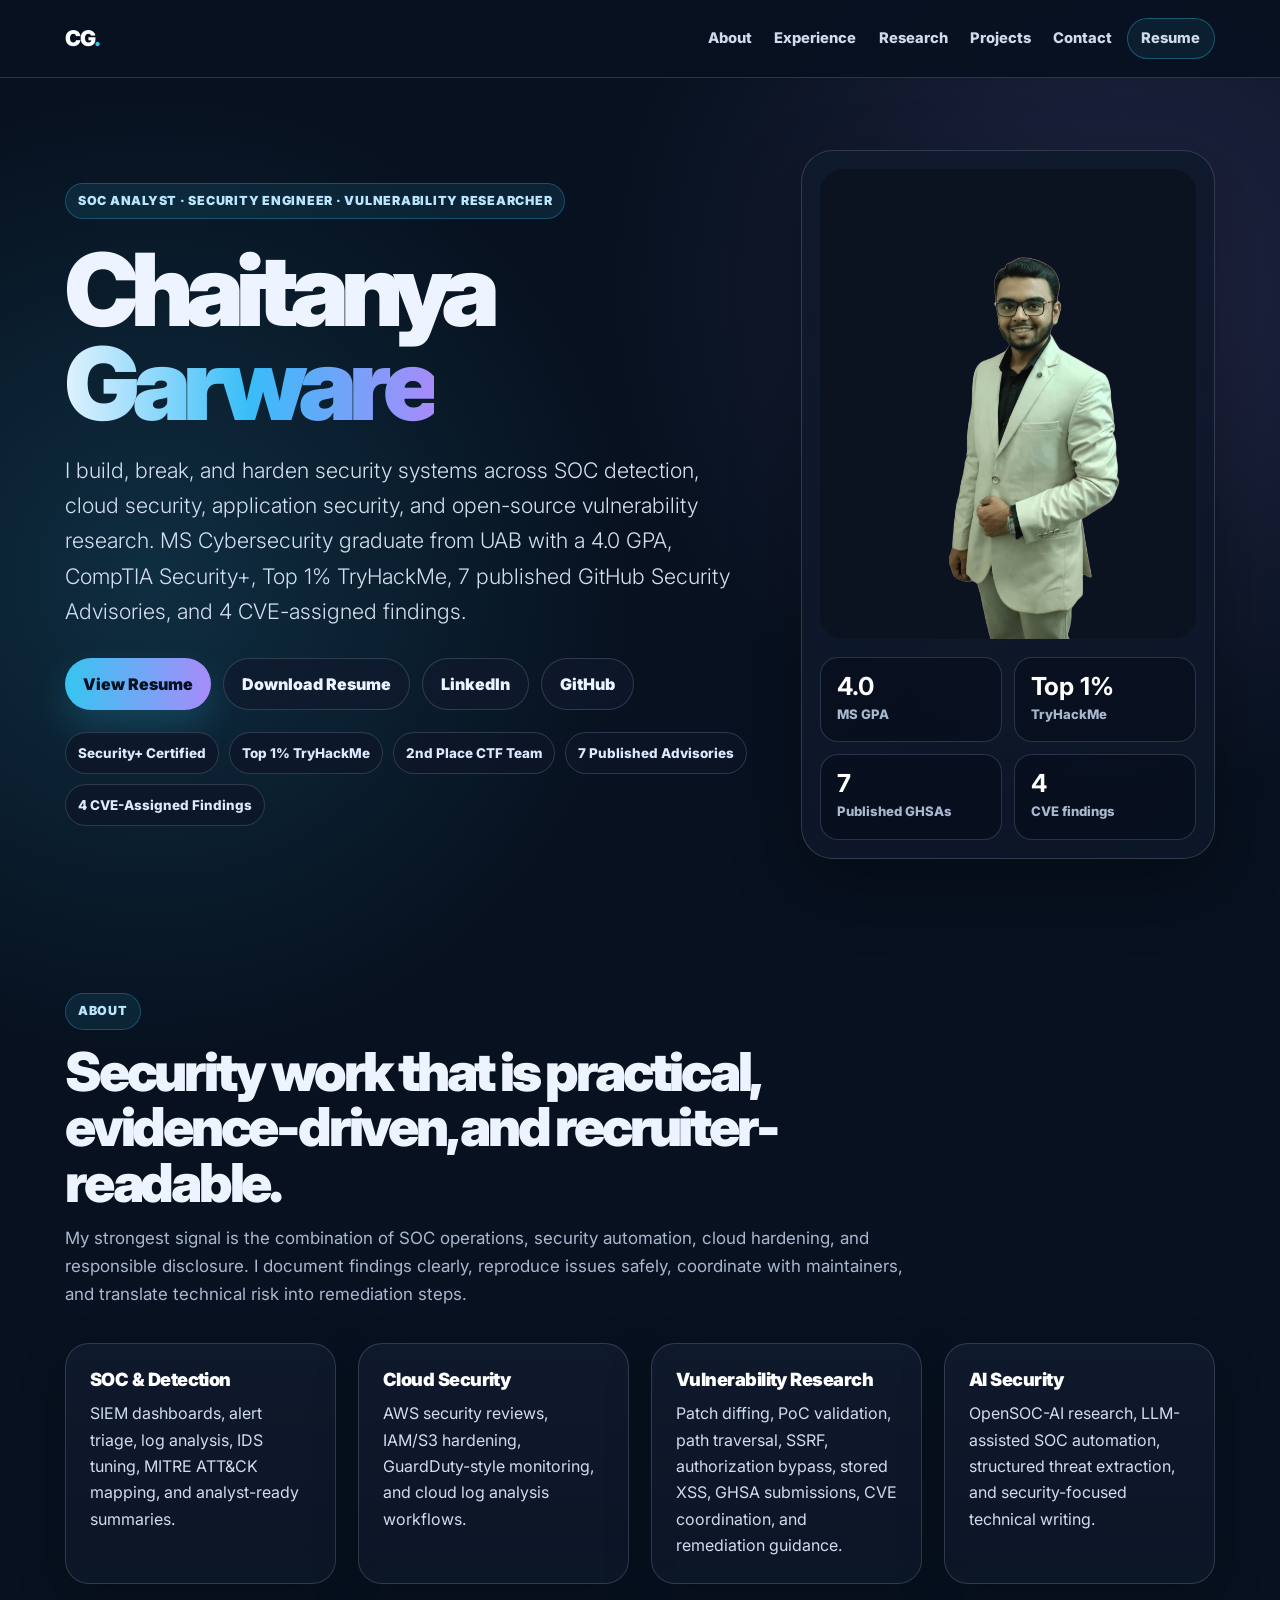
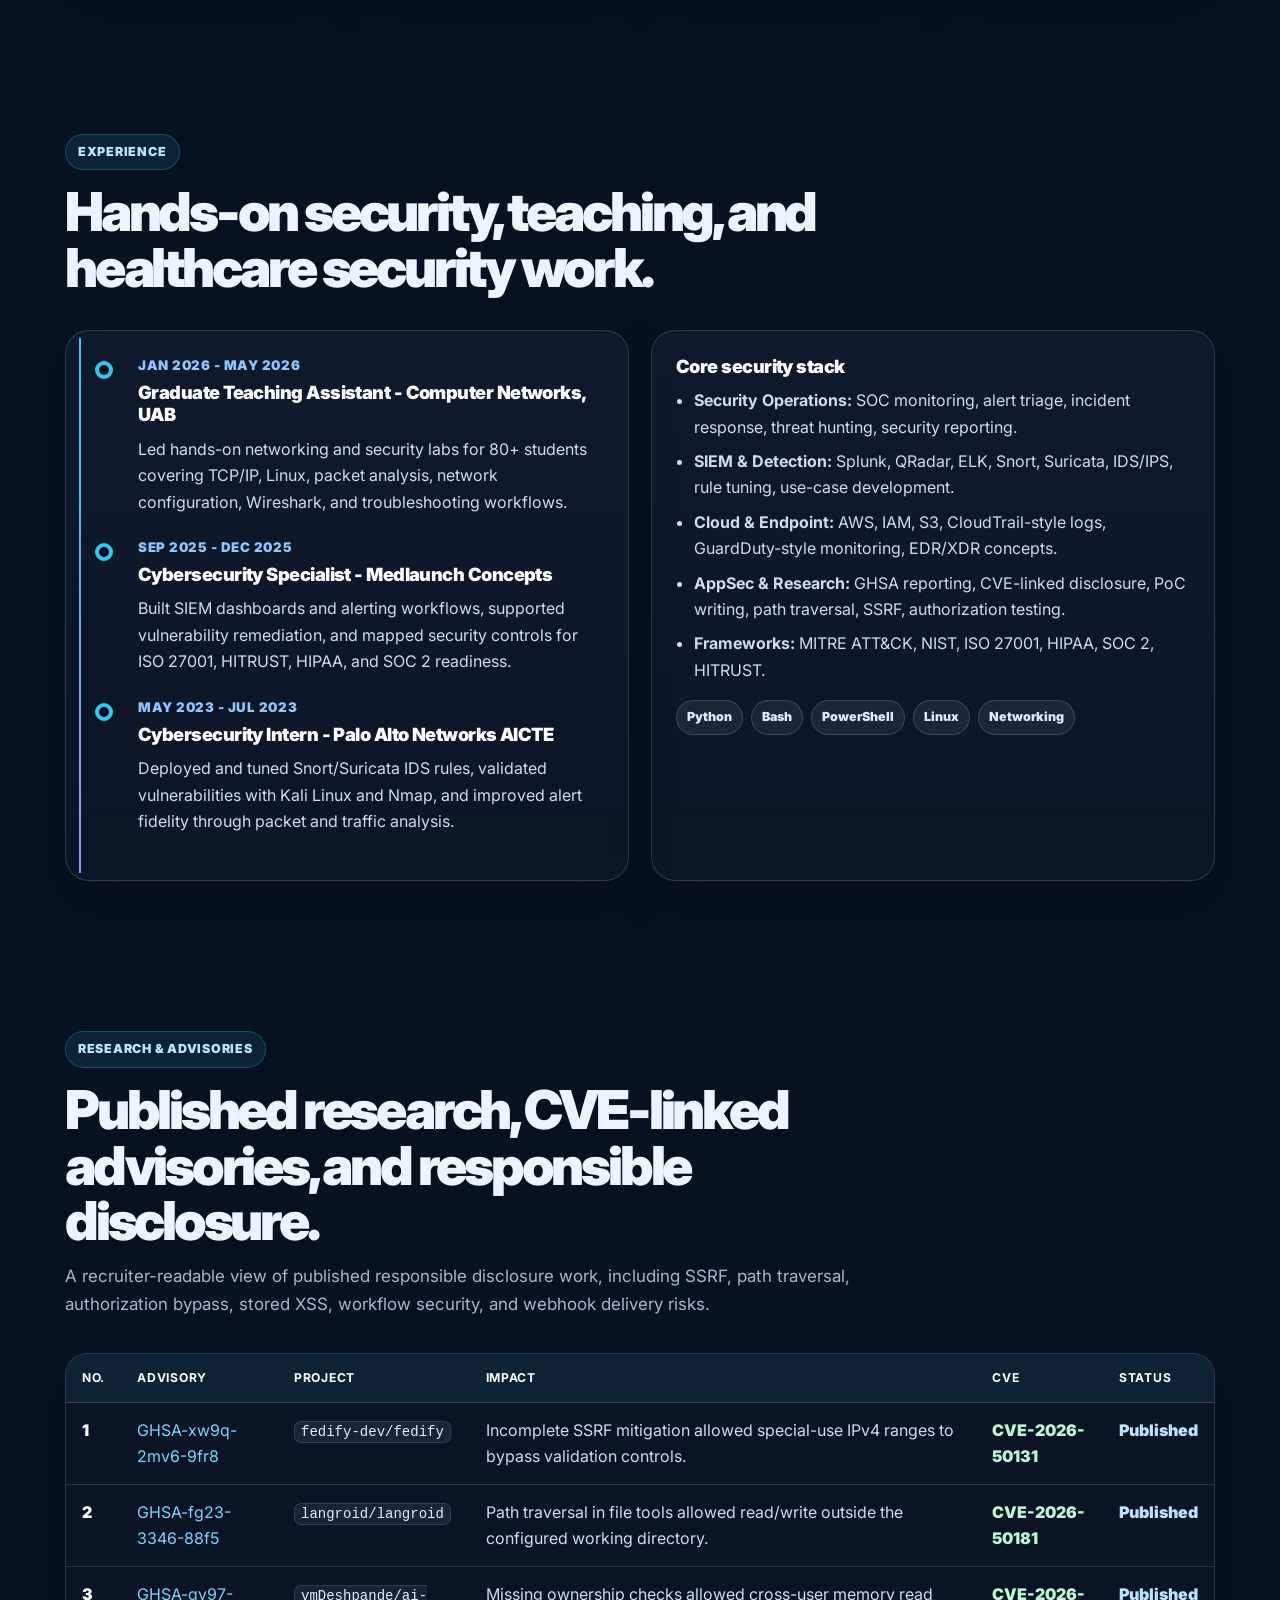
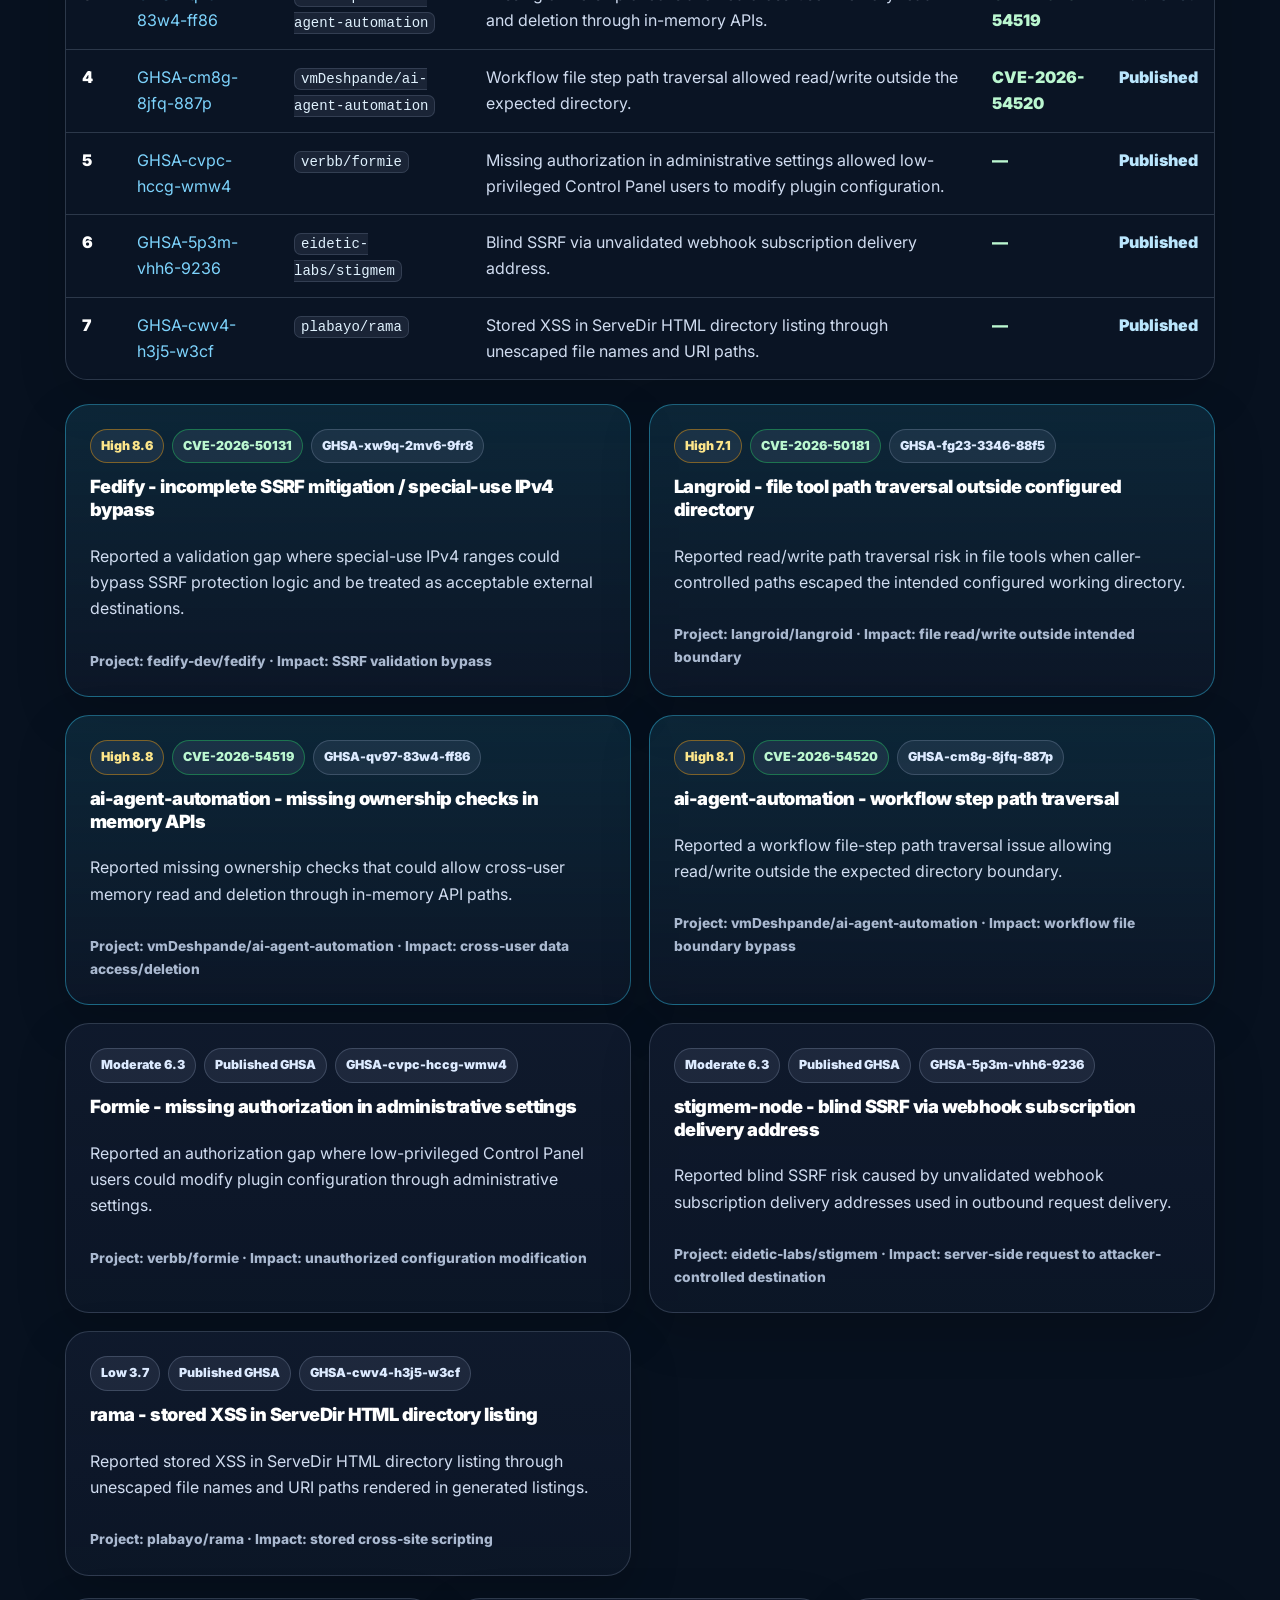
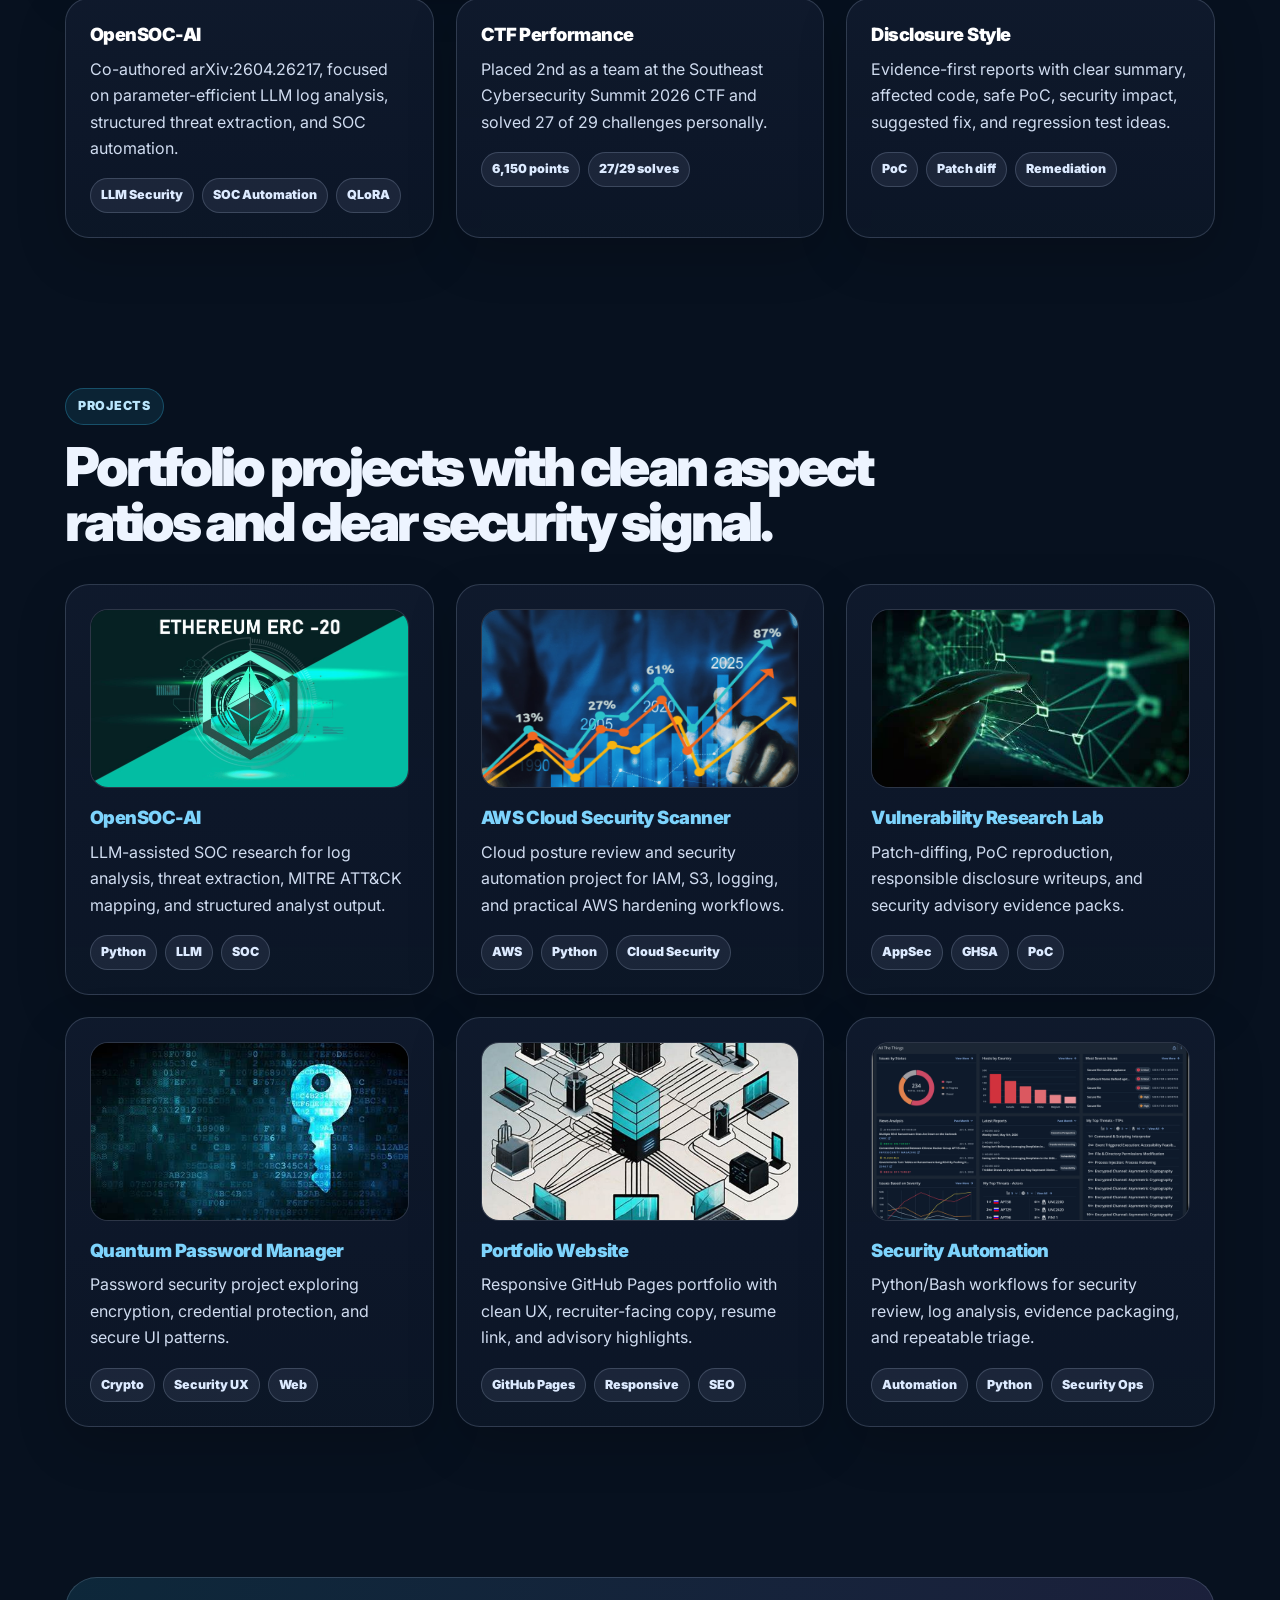
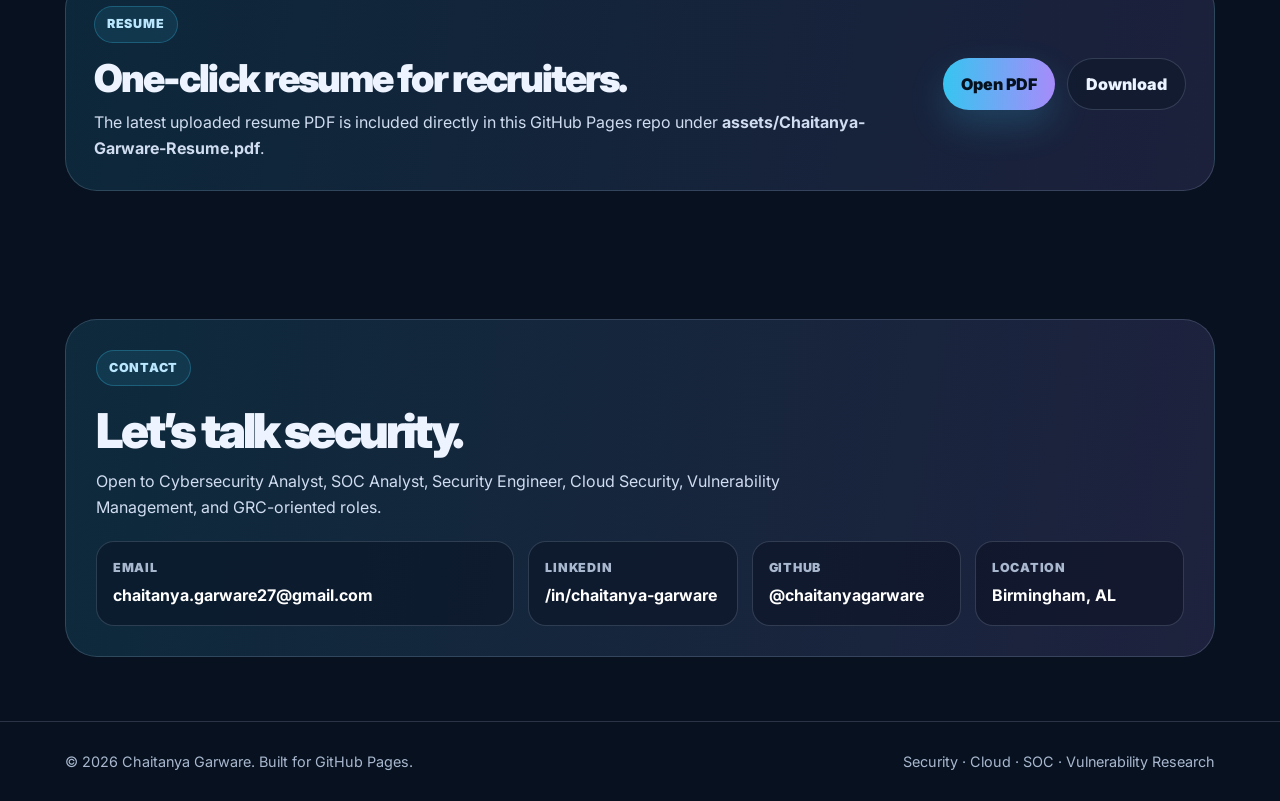
==== index.html @ 8d7aefc0 "Revise meta tags for improved SEO and clarity Updated the title and description meta tags for better" ====
<!doctype html>
<html lang="en">
<head>
  <meta charset="utf-8">
  <meta name="viewport" content="width=device-width, initial-scale=1">
  <title>Chaitanya Garware | SOC Analyst, Security Engineer & Vulnerability Researcher</title>
  <meta name="description" content="Portfolio of Chaitanya Garware, a cybersecurity analyst, security engineer, and vulnerability researcher focused on SOC detection, cloud security, AI security, responsible disclosure, 7 published GitHub Security Advisories, and 4 CVE-assigned findings.">
  <meta name="keywords" content="Chaitanya Garware, Cybersecurity Analyst, SOC Analyst, Vulnerability Researcher, Security Engineer, CVE, GHSA, UAB, TryHackMe, Security+">
  <meta name="author" content="Chaitanya Garware">
  <meta name="theme-color" content="#07111f">
  <meta property="og:title" content="Chaitanya Garware | SOC Analyst, Security Engineer & Vulnerability Researcher">
  <meta property="og:description" content="SOC, cloud security, AI security, responsible disclosure, 7 published GitHub Security Advisories, and 4 CVE-assigned findings.">
  <meta property="og:type" content="website">
  <meta property="og:url" content="https://chaitanyagarware.github.io/">
  <meta property="og:image" content="https://chaitanyagarware.github.io/images/bg_1.png">
  <meta name="twitter:card" content="summary_large_image">
  <link rel="canonical" href="https://chaitanyagarware.github.io/">
  <link rel="preconnect" href="https://fonts.googleapis.com">
  <link rel="preconnect" href="https://fonts.gstatic.com" crossorigin>
  <link href="https://fonts.googleapis.com/css2?family=Inter:wght@400;500;600;700;800;900&display=swap" rel="stylesheet">
  <link rel="stylesheet" href="css/bootstrap.min.css">
  <style>
    :root{
      --bg:#07111f;--bg-soft:#0b1424;--panel:#101a2d;--panel-2:#0d1728;--text:#edf4ff;--muted:#a9b8cf;
      --line:rgba(165,180,210,.22);--brand:#36c5f0;--brand-2:#a78bfa;--ok:#22c55e;--warn:#f59e0b;
      --shadow:0 24px 70px rgba(0,0,0,.32);--radius:24px;--nav-h:78px;
    }
    *{box-sizing:border-box}
    html{scroll-behavior:smooth;scroll-padding-top:calc(var(--nav-h) + 24px)}
    body{margin:0;font-family:Inter,system-ui,-apple-system,BlinkMacSystemFont,"Segoe UI",sans-serif;background:radial-gradient(circle at 12% 8%,rgba(54,197,240,.16),transparent 30rem),radial-gradient(circle at 88% 4%,rgba(167,139,250,.17),transparent 32rem),var(--bg);color:var(--text);line-height:1.65;overflow-x:hidden}
    a{color:#7dd3fc;text-decoration:none;transition:color .2s ease,opacity .2s ease}a:hover{color:#e0f2fe;text-decoration:none}.skip-link{position:absolute;left:-999px;top:12px;background:#fff;color:#000;padding:10px 14px;border-radius:10px;z-index:9999}.skip-link:focus{left:12px}.container{max-width:1180px}.site-nav{min-height:var(--nav-h);background:rgba(7,17,31,.88);backdrop-filter:blur(18px);border-bottom:1px solid var(--line)}.navbar-brand{font-size:1.35rem;font-weight:900;letter-spacing:-.06em;color:#fff!important}.dot{color:var(--brand)}.navbar-toggler{border:1px solid var(--line);padding:.45rem .65rem}.navbar-toggler-icon{width:1.2rem;height:1.2rem}.nav-link{color:#cfdbed!important;font-weight:800;font-size:.92rem;margin-left:.4rem}.nav-link:hover,.nav-link:focus{color:#fff!important}.nav-cta{border:1px solid rgba(54,197,240,.35);border-radius:999px;padding:.45rem .85rem!important;background:rgba(54,197,240,.08)}
    main{padding-top:var(--nav-h)}section{scroll-margin-top:calc(var(--nav-h) + 26px)}.section{padding:86px 0}.section.compact{padding:64px 0}.eyebrow{display:inline-flex;align-items:center;width:max-content;max-width:100%;gap:.45rem;color:#bae6fd;background:rgba(54,197,240,.10);border:1px solid rgba(54,197,240,.28);padding:7px 12px;border-radius:999px;font-size:.78rem;letter-spacing:.06em;text-transform:uppercase;font-weight:900}.hero{min-height:calc(100vh - var(--nav-h));display:flex;align-items:center;padding:72px 0 70px}.hero-grid{display:grid;grid-template-columns:minmax(0,1.25fr) minmax(330px,.75fr);gap:46px;align-items:center}.hero h1{font-size:clamp(3.1rem,8vw,6.3rem);font-weight:900;line-height:.93;letter-spacing:-.08em;margin:24px 0 22px}.gradient{background:linear-gradient(90deg,#e0f2fe,#38bdf8,#a78bfa);-webkit-background-clip:text;background-clip:text;color:transparent}.lead{font-size:clamp(1.05rem,2.1vw,1.34rem);color:#d3deef;max-width:760px}.btn-row{display:flex;flex-wrap:wrap;gap:12px;margin-top:28px}.btn-main,.btn-ghost{display:inline-flex;align-items:center;justify-content:center;gap:.55rem;border-radius:999px;padding:12px 18px;font-weight:900;white-space:nowrap}.btn-main{color:#06111f!important;background:linear-gradient(90deg,var(--brand),var(--brand-2));box-shadow:0 16px 36px rgba(54,197,240,.20)}.btn-ghost{color:#eaf3ff!important;background:rgba(16,26,45,.72);border:1px solid var(--line)}.trust-bar{display:flex;flex-wrap:wrap;gap:10px;margin-top:22px}.trust-pill{border:1px solid var(--line);background:rgba(13,23,40,.78);border-radius:999px;padding:9px 12px;color:#dceaff;font-weight:800;font-size:.84rem}.hero-card{position:relative;overflow:hidden;border:1px solid var(--line);border-radius:32px;background:linear-gradient(145deg,rgba(16,26,45,.95),rgba(13,23,40,.88));padding:18px;box-shadow:var(--shadow)}.portrait{aspect-ratio:4/5;border-radius:24px;background:#0b1220;overflow:hidden;display:flex;align-items:flex-end;justify-content:center}.portrait img{width:100%;height:100%;display:block;object-fit:contain;object-position:center bottom}.stat-grid{display:grid;grid-template-columns:repeat(2,minmax(0,1fr));gap:12px;margin-top:18px}.stat{background:rgba(3,8,20,.42);border:1px solid var(--line);border-radius:18px;padding:16px}.stat strong{display:block;font-size:1.55rem;line-height:1;color:#fff}.stat span{display:block;color:var(--muted);font-weight:800;font-size:.82rem;margin-top:5px}.section-title{max-width:860px;margin-bottom:34px}.section-title h2{font-size:clamp(2.05rem,4.2vw,3.35rem);font-weight:900;letter-spacing:-.06em;line-height:1.04;margin:14px 0}.section-title p{color:var(--muted);font-size:1.06rem;margin:0}.grid{display:grid;gap:22px}.grid-2{grid-template-columns:repeat(2,minmax(0,1fr))}.grid-3{grid-template-columns:repeat(3,minmax(0,1fr))}.grid-4{grid-template-columns:repeat(4,minmax(0,1fr))}.cardx{min-width:0;height:100%;background:linear-gradient(180deg,rgba(16,26,45,.93),rgba(13,23,40,.88));border:1px solid var(--line);border-radius:var(--radius);padding:24px;box-shadow:0 18px 50px rgba(0,0,0,.18)}.cardx.highlight{border-color:rgba(54,197,240,.42);background:linear-gradient(180deg,rgba(54,197,240,.12),rgba(13,23,40,.88))}.cardx h3{font-size:1.14rem;font-weight:900;letter-spacing:-.03em;line-height:1.24;margin:0 0 10px;color:#fff}.cardx p,.cardx li{color:#d0dcf0}.cardx p:last-child{margin-bottom:0}.tag-list{display:flex;flex-wrap:wrap;gap:8px;margin-top:17px}.tag{display:inline-flex;align-items:center;max-width:100%;font-size:.78rem;font-weight:900;color:#dceaff;background:rgba(165,180,210,.10);border:1px solid rgba(165,180,210,.24);padding:6px 10px;border-radius:999px}.tag.high{border-color:rgba(245,158,11,.45);color:#fde68a}.tag.ok{border-color:rgba(34,197,94,.45);color:#bbf7d0}.timeline{position:relative}.timeline:before{content:"";position:absolute;left:13px;top:7px;bottom:7px;width:2px;background:linear-gradient(var(--brand),var(--brand-2))}.timeline-item{position:relative;padding-left:48px;margin-bottom:22px}.timeline-item:before{content:"";position:absolute;left:5px;top:6px;width:18px;height:18px;border-radius:50%;border:4px solid var(--brand);background:var(--bg)}.date{display:block;color:#93c5fd;font-weight:900;font-size:.83rem;text-transform:uppercase;letter-spacing:.04em;margin-bottom:4px}.list-clean{padding-left:1.1rem;margin:0}.list-clean li+li{margin-top:8px}.table-wrap{overflow-x:auto;border:1px solid var(--line);border-radius:22px;background:rgba(13,23,40,.72);box-shadow:0 18px 50px rgba(0,0,0,.14);margin-bottom:24px}.advisory-table{width:100%;min-width:980px;border-collapse:collapse;color:#d0dcf0}.advisory-table th,.advisory-table td{padding:14px 16px;border-bottom:1px solid var(--line);vertical-align:top}.advisory-table th{color:#fff;text-transform:uppercase;letter-spacing:.06em;font-size:.76rem;background:rgba(54,197,240,.08)}.advisory-table tr:last-child td{border-bottom:0}.advisory-table td:first-child{font-weight:900;color:#fff}.advisory-table code{color:#e0f2fe;background:rgba(165,180,210,.10);border:1px solid rgba(165,180,210,.18);border-radius:7px;padding:2px 6px}.cve-cell{font-weight:900;color:#bbf7d0}.status-cell{font-weight:900;color:#bae6fd}.advisory-grid{display:grid;grid-template-columns:repeat(2,minmax(0,1fr));gap:18px}.advisory-card{display:flex;flex-direction:column;gap:12px}.advisory-top{display:flex;flex-wrap:wrap;align-items:center;gap:8px}.advisory-card .meta{color:var(--muted);font-weight:800;font-size:.86rem}.project-img{display:block;aspect-ratio:16/9;border-radius:18px;overflow:hidden;border:1px solid var(--line);background:#0b1220;margin-bottom:18px}.project-img img{width:100%;height:100%;display:block;object-fit:cover;object-position:center;transition:transform .35s ease}.cardx:hover .project-img img{transform:scale(1.045)}.resume-panel{display:grid;grid-template-columns:minmax(0,1fr) auto;align-items:center;gap:20px;background:linear-gradient(100deg,rgba(54,197,240,.13),rgba(167,139,250,.13));border:1px solid var(--line);border-radius:32px;padding:28px}.contact-panel{background:linear-gradient(100deg,rgba(54,197,240,.14),rgba(167,139,250,.14));border:1px solid var(--line);border-radius:32px;padding:30px}.contact-grid{display:grid;grid-template-columns:2fr repeat(3,minmax(150px,1fr));gap:14px;margin-top:20px}.contact-item{min-width:0;border:1px solid var(--line);border-radius:18px;padding:16px;background:rgba(3,8,20,.35)}.contact-item span{display:block;color:var(--muted);font-size:.78rem;font-weight:900;text-transform:uppercase;letter-spacing:.06em}.contact-item strong{display:block;margin-top:4px;color:#fff;font-size:1rem;overflow-wrap:anywhere}.footer{border-top:1px solid var(--line);padding:28px 0;color:var(--muted);font-size:.9rem}.footer-flex{display:flex;justify-content:space-between;gap:14px;flex-wrap:wrap}.small-note{font-size:.86rem;color:var(--muted);margin-top:10px}.mobile-only{display:none}
    @media (max-width:991.98px){:root{--nav-h:74px}.hero-grid{grid-template-columns:1fr;gap:32px}.hero{padding-top:54px}.hero-card{max-width:520px}.grid-3,.grid-4{grid-template-columns:repeat(2,minmax(0,1fr))}.advisory-grid{grid-template-columns:1fr}.contact-grid{grid-template-columns:repeat(2,minmax(0,1fr))}.resume-panel{grid-template-columns:1fr}.stat-grid{grid-template-columns:repeat(4,minmax(0,1fr))}}
    @media (max-width:767.98px){.section{padding:66px 0}.section.compact{padding:54px 0}.hero h1{font-size:clamp(2.85rem,16vw,4.2rem)}.hero{padding-top:42px}.grid-2,.grid-3,.grid-4,.contact-grid,.stat-grid{grid-template-columns:1fr}.btn-row a{width:100%}.nav-link{margin-left:0;padding:.65rem 0!important}.nav-cta{padding:.65rem 0!important;border:0;background:transparent}.cardx,.contact-panel,.resume-panel{padding:22px}.portrait{aspect-ratio:1/1}.mobile-only{display:block}.trust-pill{font-size:.8rem}}
    @media (prefers-reduced-motion:reduce){html{scroll-behavior:auto}*,*:before,*:after{animation-duration:.01ms!important;animation-iteration-count:1!important;transition-duration:.01ms!important}}
  </style>
</head>
<body>
  <a class="skip-link" href="#main-content">Skip to main content</a>
  <nav class="navbar navbar-expand-lg navbar-dark fixed-top site-nav" aria-label="Main navigation">
    <div class="container">
      <a class="navbar-brand" href="#home" aria-label="Chaitanya Garware home">CG<span class="dot">.</span></a>
      <button class="navbar-toggler" type="button" data-toggle="collapse" data-target="#navContent" aria-controls="navContent" aria-expanded="false" aria-label="Toggle navigation">
        <span class="navbar-toggler-icon"></span>
      </button>
      <div class="collapse navbar-collapse" id="navContent">
        <ul class="navbar-nav ml-auto align-items-lg-center">
          <li class="nav-item"><a class="nav-link" href="#about">About</a></li>
          <li class="nav-item"><a class="nav-link" href="#experience">Experience</a></li>
          <li class="nav-item"><a class="nav-link" href="#research">Research</a></li>
          <li class="nav-item"><a class="nav-link" href="#projects">Projects</a></li>
          <li class="nav-item"><a class="nav-link" href="#contact">Contact</a></li>
          <li class="nav-item"><a class="nav-link nav-cta" href="assets/Chaitanya-Garware-Resume.pdf" target="_blank" rel="noopener noreferrer">Resume</a></li>
        </ul>
      </div>
    </div>
  </nav>

  <main id="main-content">
    <section class="hero" id="home">
      <div class="container hero-grid">
        <div>
          <span class="eyebrow">SOC Analyst · Security Engineer · Vulnerability Researcher</span>
          <h1>Chaitanya<br><span class="gradient">Garware</span></h1>
          <p class="lead">I build, break, and harden security systems across SOC detection, cloud security, application security, and open-source vulnerability research. MS Cybersecurity graduate from UAB with a 4.0 GPA, CompTIA Security+, Top 1% TryHackMe, 7 published GitHub Security Advisories, and 4 CVE-assigned findings.</p>
          <div class="btn-row" aria-label="Primary links">
            <a class="btn-main" href="assets/Chaitanya-Garware-Resume.pdf" target="_blank" rel="noopener noreferrer">View Resume</a>
            <a class="btn-ghost" href="assets/Chaitanya-Garware-Resume.pdf" download>Download Resume</a>
            <a class="btn-ghost" href="https://www.linkedin.com/in/chaitanya-garware/" target="_blank" rel="noopener noreferrer">LinkedIn</a>
            <a class="btn-ghost" href="https://github.com/chaitanyagarware" target="_blank" rel="noopener noreferrer">GitHub</a>
          </div>
          <div class="trust-bar" aria-label="Highlights">
            <span class="trust-pill">Security+ Certified</span>
            <span class="trust-pill">Top 1% TryHackMe</span>
            <span class="trust-pill">2nd Place CTF Team</span>
            <span class="trust-pill">7 Published Advisories</span>
            <span class="trust-pill">4 CVE-Assigned Findings</span>
          </div>
        </div>
        <aside class="hero-card" aria-label="Profile highlights">
          <div class="portrait"><img src="images/bg_1.png" alt="Portrait of Chaitanya Garware"></div>
          <div class="stat-grid">
            <div class="stat"><strong>4.0</strong><span>MS GPA</span></div>
            <div class="stat"><strong>Top 1%</strong><span>TryHackMe</span></div>
            <div class="stat"><strong>7</strong><span>Published GHSAs</span></div>
            <div class="stat"><strong>4</strong><span>CVE findings</span></div>
          </div>
        </aside>
      </div>
    </section>

    <section class="section compact" id="about">
      <div class="container">
        <div class="section-title">
          <span class="eyebrow">About</span>
          <h2>Security work that is practical, evidence-driven, and recruiter-readable.</h2>
          <p>My strongest signal is the combination of SOC operations, security automation, cloud hardening, and responsible disclosure. I document findings clearly, reproduce issues safely, coordinate with maintainers, and translate technical risk into remediation steps.</p>
        </div>
        <div class="grid grid-4">
          <div class="cardx"><h3>SOC & Detection</h3><p>SIEM dashboards, alert triage, log analysis, IDS tuning, MITRE ATT&CK mapping, and analyst-ready summaries.</p></div>
          <div class="cardx"><h3>Cloud Security</h3><p>AWS security reviews, IAM/S3 hardening, GuardDuty-style monitoring, and cloud log analysis workflows.</p></div>
          <div class="cardx"><h3>Vulnerability Research</h3><p>Patch diffing, PoC validation, path traversal, SSRF, authorization bypass, stored XSS, GHSA submissions, CVE coordination, and remediation guidance.</p></div>
          <div class="cardx"><h3>AI Security</h3><p>OpenSOC-AI research, LLM-assisted SOC automation, structured threat extraction, and security-focused technical writing.</p></div>
        </div>
      </div>
    </section>

    <section class="section" id="experience">
      <div class="container">
        <div class="section-title">
          <span class="eyebrow">Experience</span>
          <h2>Hands-on security, teaching, and healthcare security work.</h2>
        </div>
        <div class="grid grid-2">
          <div class="cardx timeline">
            <div class="timeline-item">
              <span class="date">Jan 2026 - May 2026</span>
              <h3>Graduate Teaching Assistant - Computer Networks, UAB</h3>
              <p>Led hands-on networking and security labs for 80+ students covering TCP/IP, Linux, packet analysis, network configuration, Wireshark, and troubleshooting workflows.</p>
            </div>
            <div class="timeline-item">
              <span class="date">Sep 2025 - Dec 2025</span>
              <h3>Cybersecurity Specialist - Medlaunch Concepts</h3>
              <p>Built SIEM dashboards and alerting workflows, supported vulnerability remediation, and mapped security controls for ISO 27001, HITRUST, HIPAA, and SOC 2 readiness.</p>
            </div>
            <div class="timeline-item">
              <span class="date">May 2023 - Jul 2023</span>
              <h3>Cybersecurity Intern - Palo Alto Networks AICTE</h3>
              <p>Deployed and tuned Snort/Suricata IDS rules, validated vulnerabilities with Kali Linux and Nmap, and improved alert fidelity through packet and traffic analysis.</p>
            </div>
          </div>
          <div class="cardx">
            <h3>Core security stack</h3>
            <ul class="list-clean">
              <li><strong>Security Operations:</strong> SOC monitoring, alert triage, incident response, threat hunting, security reporting.</li>
              <li><strong>SIEM & Detection:</strong> Splunk, QRadar, ELK, Snort, Suricata, IDS/IPS, rule tuning, use-case development.</li>
              <li><strong>Cloud & Endpoint:</strong> AWS, IAM, S3, CloudTrail-style logs, GuardDuty-style monitoring, EDR/XDR concepts.</li>
              <li><strong>AppSec & Research:</strong> GHSA reporting, CVE-linked disclosure, PoC writing, path traversal, SSRF, authorization testing.</li>
              <li><strong>Frameworks:</strong> MITRE ATT&CK, NIST, ISO 27001, HIPAA, SOC 2, HITRUST.</li>
            </ul>
            <div class="tag-list"><span class="tag">Python</span><span class="tag">Bash</span><span class="tag">PowerShell</span><span class="tag">Linux</span><span class="tag">Networking</span></div>
          </div>
        </div>
      </div>
    </section>

    <section class="section compact" id="research">
      <div class="container">
        <div class="section-title">
          <span class="eyebrow">Research & Advisories</span>
          <h2>Published research, CVE-linked advisories, and responsible disclosure.</h2>
          <p>A recruiter-readable view of published responsible disclosure work, including SSRF, path traversal, authorization bypass, stored XSS, workflow security, and webhook delivery risks.</p>
        </div>
        <div class="table-wrap" aria-label="Published security advisories table">
          <table class="advisory-table">
            <thead>
              <tr>
                <th>No.</th>
                <th>Advisory</th>
                <th>Project</th>
                <th>Impact</th>
                <th>CVE</th>
                <th>Status</th>
              </tr>
            </thead>
            <tbody>
              <tr>
                <td>1</td>
                <td><a href="https://github.com/fedify-dev/fedify/security/advisories/GHSA-xw9q-2mv6-9fr8" target="_blank" rel="noopener noreferrer">GHSA-xw9q-2mv6-9fr8</a></td>
                <td><code>fedify-dev/fedify</code></td>
                <td>Incomplete SSRF mitigation allowed special-use IPv4 ranges to bypass validation controls.</td>
                <td class="cve-cell">CVE-2026-50131</td>
                <td class="status-cell">Published</td>
              </tr>
              <tr>
                <td>2</td>
                <td><a href="https://github.com/langroid/langroid/security/advisories/GHSA-fg23-3346-88f5" target="_blank" rel="noopener noreferrer">GHSA-fg23-3346-88f5</a></td>
                <td><code>langroid/langroid</code></td>
                <td>Path traversal in file tools allowed read/write outside the configured working directory.</td>
                <td class="cve-cell">CVE-2026-50181</td>
                <td class="status-cell">Published</td>
              </tr>
              <tr>
                <td>3</td>
                <td><a href="https://github.com/vmDeshpande/ai-agent-automation/security/advisories/GHSA-qv97-83w4-ff86" target="_blank" rel="noopener noreferrer">GHSA-qv97-83w4-ff86</a></td>
                <td><code>vmDeshpande/ai-agent-automation</code></td>
                <td>Missing ownership checks allowed cross-user memory read and deletion through in-memory APIs.</td>
                <td class="cve-cell">CVE-2026-54519</td>
                <td class="status-cell">Published</td>
              </tr>
              <tr>
                <td>4</td>
                <td><a href="https://github.com/vmDeshpande/ai-agent-automation/security/advisories/GHSA-cm8g-8jfq-887p" target="_blank" rel="noopener noreferrer">GHSA-cm8g-8jfq-887p</a></td>
                <td><code>vmDeshpande/ai-agent-automation</code></td>
                <td>Workflow file step path traversal allowed read/write outside the expected directory.</td>
                <td class="cve-cell">CVE-2026-54520</td>
                <td class="status-cell">Published</td>
              </tr>
              <tr>
                <td>5</td>
                <td><a href="https://github.com/verbb/formie/security/advisories/GHSA-cvpc-hccg-wmw4" target="_blank" rel="noopener noreferrer">GHSA-cvpc-hccg-wmw4</a></td>
                <td><code>verbb/formie</code></td>
                <td>Missing authorization in administrative settings allowed low-privileged Control Panel users to modify plugin configuration.</td>
                <td class="cve-cell">—</td>
                <td class="status-cell">Published</td>
              </tr>
              <tr>
                <td>6</td>
                <td><a href="https://github.com/eidetic-labs/stigmem/security/advisories/GHSA-5p3m-vhh6-9236" target="_blank" rel="noopener noreferrer">GHSA-5p3m-vhh6-9236</a></td>
                <td><code>eidetic-labs/stigmem</code></td>
                <td>Blind SSRF via unvalidated webhook subscription delivery address.</td>
                <td class="cve-cell">—</td>
                <td class="status-cell">Published</td>
              </tr>
              <tr>
                <td>7</td>
                <td><a href="https://github.com/plabayo/rama/security/advisories/GHSA-cwv4-h3j5-w3cf" target="_blank" rel="noopener noreferrer">GHSA-cwv4-h3j5-w3cf</a></td>
                <td><code>plabayo/rama</code></td>
                <td>Stored XSS in ServeDir HTML directory listing through unescaped file names and URI paths.</td>
                <td class="cve-cell">—</td>
                <td class="status-cell">Published</td>
              </tr>
            </tbody>
          </table>
        </div>
        <div class="advisory-grid">
          <a class="cardx advisory-card highlight" href="https://github.com/fedify-dev/fedify/security/advisories/GHSA-xw9q-2mv6-9fr8" target="_blank" rel="noopener noreferrer">
            <div class="advisory-top"><span class="tag high">High 8.6</span><span class="tag ok">CVE-2026-50131</span><span class="tag">GHSA-xw9q-2mv6-9fr8</span></div>
            <h3>Fedify - incomplete SSRF mitigation / special-use IPv4 bypass</h3>
            <p>Reported a validation gap where special-use IPv4 ranges could bypass SSRF protection logic and be treated as acceptable external destinations.</p>
            <span class="meta">Project: fedify-dev/fedify · Impact: SSRF validation bypass</span>
          </a>
          <a class="cardx advisory-card highlight" href="https://github.com/langroid/langroid/security/advisories/GHSA-fg23-3346-88f5" target="_blank" rel="noopener noreferrer">
            <div class="advisory-top"><span class="tag high">High 7.1</span><span class="tag ok">CVE-2026-50181</span><span class="tag">GHSA-fg23-3346-88f5</span></div>
            <h3>Langroid - file tool path traversal outside configured directory</h3>
            <p>Reported read/write path traversal risk in file tools when caller-controlled paths escaped the intended configured working directory.</p>
            <span class="meta">Project: langroid/langroid · Impact: file read/write outside intended boundary</span>
          </a>
          <a class="cardx advisory-card highlight" href="https://github.com/vmDeshpande/ai-agent-automation/security/advisories/GHSA-qv97-83w4-ff86" target="_blank" rel="noopener noreferrer">
            <div class="advisory-top"><span class="tag high">High 8.8</span><span class="tag ok">CVE-2026-54519</span><span class="tag">GHSA-qv97-83w4-ff86</span></div>
            <h3>ai-agent-automation - missing ownership checks in memory APIs</h3>
            <p>Reported missing ownership checks that could allow cross-user memory read and deletion through in-memory API paths.</p>
            <span class="meta">Project: vmDeshpande/ai-agent-automation · Impact: cross-user data access/deletion</span>
          </a>
          <a class="cardx advisory-card highlight" href="https://github.com/vmDeshpande/ai-agent-automation/security/advisories/GHSA-cm8g-8jfq-887p" target="_blank" rel="noopener noreferrer">
            <div class="advisory-top"><span class="tag high">High 8.1</span><span class="tag ok">CVE-2026-54520</span><span class="tag">GHSA-cm8g-8jfq-887p</span></div>
            <h3>ai-agent-automation - workflow step path traversal</h3>
            <p>Reported a workflow file-step path traversal issue allowing read/write outside the expected directory boundary.</p>
            <span class="meta">Project: vmDeshpande/ai-agent-automation · Impact: workflow file boundary bypass</span>
          </a>
          <a class="cardx advisory-card" href="https://github.com/verbb/formie/security/advisories/GHSA-cvpc-hccg-wmw4" target="_blank" rel="noopener noreferrer">
            <div class="advisory-top"><span class="tag">Moderate 6.3</span><span class="tag">Published GHSA</span><span class="tag">GHSA-cvpc-hccg-wmw4</span></div>
            <h3>Formie - missing authorization in administrative settings</h3>
            <p>Reported an authorization gap where low-privileged Control Panel users could modify plugin configuration through administrative settings.</p>
            <span class="meta">Project: verbb/formie · Impact: unauthorized configuration modification</span>
          </a>
          <a class="cardx advisory-card" href="https://github.com/eidetic-labs/stigmem/security/advisories/GHSA-5p3m-vhh6-9236" target="_blank" rel="noopener noreferrer">
            <div class="advisory-top"><span class="tag">Moderate 6.3</span><span class="tag">Published GHSA</span><span class="tag">GHSA-5p3m-vhh6-9236</span></div>
            <h3>stigmem-node - blind SSRF via webhook subscription delivery address</h3>
            <p>Reported blind SSRF risk caused by unvalidated webhook subscription delivery addresses used in outbound request delivery.</p>
            <span class="meta">Project: eidetic-labs/stigmem · Impact: server-side request to attacker-controlled destination</span>
          </a>
          <a class="cardx advisory-card" href="https://github.com/plabayo/rama/security/advisories/GHSA-cwv4-h3j5-w3cf" target="_blank" rel="noopener noreferrer">
            <div class="advisory-top"><span class="tag">Low 3.7</span><span class="tag">Published GHSA</span><span class="tag">GHSA-cwv4-h3j5-w3cf</span></div>
            <h3>rama - stored XSS in ServeDir HTML directory listing</h3>
            <p>Reported stored XSS in ServeDir HTML directory listing through unescaped file names and URI paths rendered in generated listings.</p>
            <span class="meta">Project: plabayo/rama · Impact: stored cross-site scripting</span>
          </a>
        </div>
        <div class="grid grid-3" style="margin-top:22px">
          <div class="cardx"><h3>OpenSOC-AI</h3><p>Co-authored arXiv:2604.26217, focused on parameter-efficient LLM log analysis, structured threat extraction, and SOC automation.</p><div class="tag-list"><span class="tag">LLM Security</span><span class="tag">SOC Automation</span><span class="tag">QLoRA</span></div></div>
          <div class="cardx"><h3>CTF Performance</h3><p>Placed 2nd as a team at the Southeast Cybersecurity Summit 2026 CTF and solved 27 of 29 challenges personally.</p><div class="tag-list"><span class="tag">6,150 points</span><span class="tag">27/29 solves</span></div></div>
          <div class="cardx"><h3>Disclosure Style</h3><p>Evidence-first reports with clear summary, affected code, safe PoC, security impact, suggested fix, and regression test ideas.</p><div class="tag-list"><span class="tag">PoC</span><span class="tag">Patch diff</span><span class="tag">Remediation</span></div></div>
        </div>
      </div>
    </section>

    <section class="section" id="projects">
      <div class="container">
        <div class="section-title">
          <span class="eyebrow">Projects</span>
          <h2>Portfolio projects with clean aspect ratios and clear security signal.</h2>
        </div>
        <div class="grid grid-3">
          <article class="cardx">
            <a class="project-img" href="https://github.com/chaitanyagarware/opensoc-ai" target="_blank" rel="noopener noreferrer"><img src="images/proj_1.jpg" alt="OpenSOC-AI project preview"></a>
            <h3><a href="https://github.com/chaitanyagarware/opensoc-ai" target="_blank" rel="noopener noreferrer">OpenSOC-AI</a></h3>
            <p>LLM-assisted SOC research for log analysis, threat extraction, MITRE ATT&CK mapping, and structured analyst output.</p>
            <div class="tag-list"><span class="tag">Python</span><span class="tag">LLM</span><span class="tag">SOC</span></div>
          </article>
          <article class="cardx">
            <a class="project-img" href="https://github.com/chaitanyagarware/aws-cloud-security-scanner" target="_blank" rel="noopener noreferrer"><img src="images/proj_4.jpg" alt="AWS cloud security scanner preview"></a>
            <h3><a href="https://github.com/chaitanyagarware/aws-cloud-security-scanner" target="_blank" rel="noopener noreferrer">AWS Cloud Security Scanner</a></h3>
            <p>Cloud posture review and security automation project for IAM, S3, logging, and practical AWS hardening workflows.</p>
            <div class="tag-list"><span class="tag">AWS</span><span class="tag">Python</span><span class="tag">Cloud Security</span></div>
          </article>
          <article class="cardx">
            <a class="project-img" href="https://github.com/chaitanyagarware" target="_blank" rel="noopener noreferrer"><img src="images/proj_2.jpg" alt="Vulnerability research project preview"></a>
            <h3><a href="https://github.com/chaitanyagarware" target="_blank" rel="noopener noreferrer">Vulnerability Research Lab</a></h3>
            <p>Patch-diffing, PoC reproduction, responsible disclosure writeups, and security advisory evidence packs.</p>
            <div class="tag-list"><span class="tag">AppSec</span><span class="tag">GHSA</span><span class="tag">PoC</span></div>
          </article>
          <article class="cardx">
            <a class="project-img" href="https://github.com/chaitanyagarware/quantum-password-manager" target="_blank" rel="noopener noreferrer"><img src="images/proj_3.jpg" alt="Quantum password manager project preview"></a>
            <h3><a href="https://github.com/chaitanyagarware/quantum-password-manager" target="_blank" rel="noopener noreferrer">Quantum Password Manager</a></h3>
            <p>Password security project exploring encryption, credential protection, and secure UI patterns.</p>
            <div class="tag-list"><span class="tag">Crypto</span><span class="tag">Security UX</span><span class="tag">Web</span></div>
          </article>
          <article class="cardx">
            <a class="project-img" href="https://chaitanyagarware.github.io/" target="_blank" rel="noopener noreferrer"><img src="images/proj_5.jpg" alt="Portfolio website preview"></a>
            <h3><a href="https://chaitanyagarware.github.io/" target="_blank" rel="noopener noreferrer">Portfolio Website</a></h3>
            <p>Responsive GitHub Pages portfolio with clean UX, recruiter-facing copy, resume link, and advisory highlights.</p>
            <div class="tag-list"><span class="tag">GitHub Pages</span><span class="tag">Responsive</span><span class="tag">SEO</span></div>
          </article>
          <article class="cardx">
            <a class="project-img" href="https://github.com/chaitanyagarware" target="_blank" rel="noopener noreferrer"><img src="images/proj_4.png" alt="Security automation preview"></a>
            <h3><a href="https://github.com/chaitanyagarware" target="_blank" rel="noopener noreferrer">Security Automation</a></h3>
            <p>Python/Bash workflows for security review, log analysis, evidence packaging, and repeatable triage.</p>
            <div class="tag-list"><span class="tag">Automation</span><span class="tag">Python</span><span class="tag">Security Ops</span></div>
          </article>
        </div>
      </div>
    </section>

    <section class="section compact" id="resume">
      <div class="container">
        <div class="resume-panel">
          <div>
            <span class="eyebrow">Resume</span>
            <h2 style="font-size:clamp(1.8rem,3vw,2.6rem);font-weight:900;letter-spacing:-.05em;margin:12px 0 8px">One-click resume for recruiters.</h2>
            <p style="margin:0;color:#d0dcf0">The latest uploaded resume PDF is included directly in this GitHub Pages repo under <strong>assets/Chaitanya-Garware-Resume.pdf</strong>.</p>
          </div>
          <div class="btn-row" style="margin-top:0">
            <a class="btn-main" href="assets/Chaitanya-Garware-Resume.pdf" target="_blank" rel="noopener noreferrer">Open PDF</a>
            <a class="btn-ghost" href="assets/Chaitanya-Garware-Resume.pdf" download>Download</a>
          </div>
        </div>
      </div>
    </section>

    <section class="section compact" id="contact">
      <div class="container">
        <div class="contact-panel">
          <span class="eyebrow">Contact</span>
          <h2 style="font-size:clamp(2rem,4vw,3rem);font-weight:900;letter-spacing:-.06em;margin:16px 0 8px">Let’s talk security.</h2>
          <p style="max-width:760px;color:#d0dcf0;margin:0">Open to Cybersecurity Analyst, SOC Analyst, Security Engineer, Cloud Security, Vulnerability Management, and GRC-oriented roles.</p>
          <div class="contact-grid">
            <a class="contact-item" href="mailto:chaitanya.garware27@gmail.com"><span>Email</span><strong>chaitanya.garware27@gmail.com</strong></a>
            <a class="contact-item" href="https://www.linkedin.com/in/chaitanya-garware/" target="_blank" rel="noopener noreferrer"><span>LinkedIn</span><strong>/in/chaitanya-garware</strong></a>
            <a class="contact-item" href="https://github.com/chaitanyagarware" target="_blank" rel="noopener noreferrer"><span>GitHub</span><strong>@chaitanyagarware</strong></a>
            <div class="contact-item"><span>Location</span><strong>Birmingham, AL</strong></div>
          </div>
        </div>
      </div>
    </section>
  </main>

  <footer class="footer">
    <div class="container footer-flex">
      <div>© 2026 Chaitanya Garware. Built for GitHub Pages.</div>
      <div>Security · Cloud · SOC · Vulnerability Research</div>
    </div>
  </footer>

  <script src="js/jquery.min.js"></script>
  <script src="js/popper.min.js"></script>
  <script src="js/bootstrap.min.js"></script>
  <script>
    document.querySelectorAll('.navbar-collapse a').forEach(function(link){
      link.addEventListener('click',function(){
        var nav=document.querySelector('.navbar-collapse');
        if(nav && nav.classList.contains('show')){ $('.navbar-collapse').collapse('hide'); }
      });
    });
  </script>
</body>
</html>
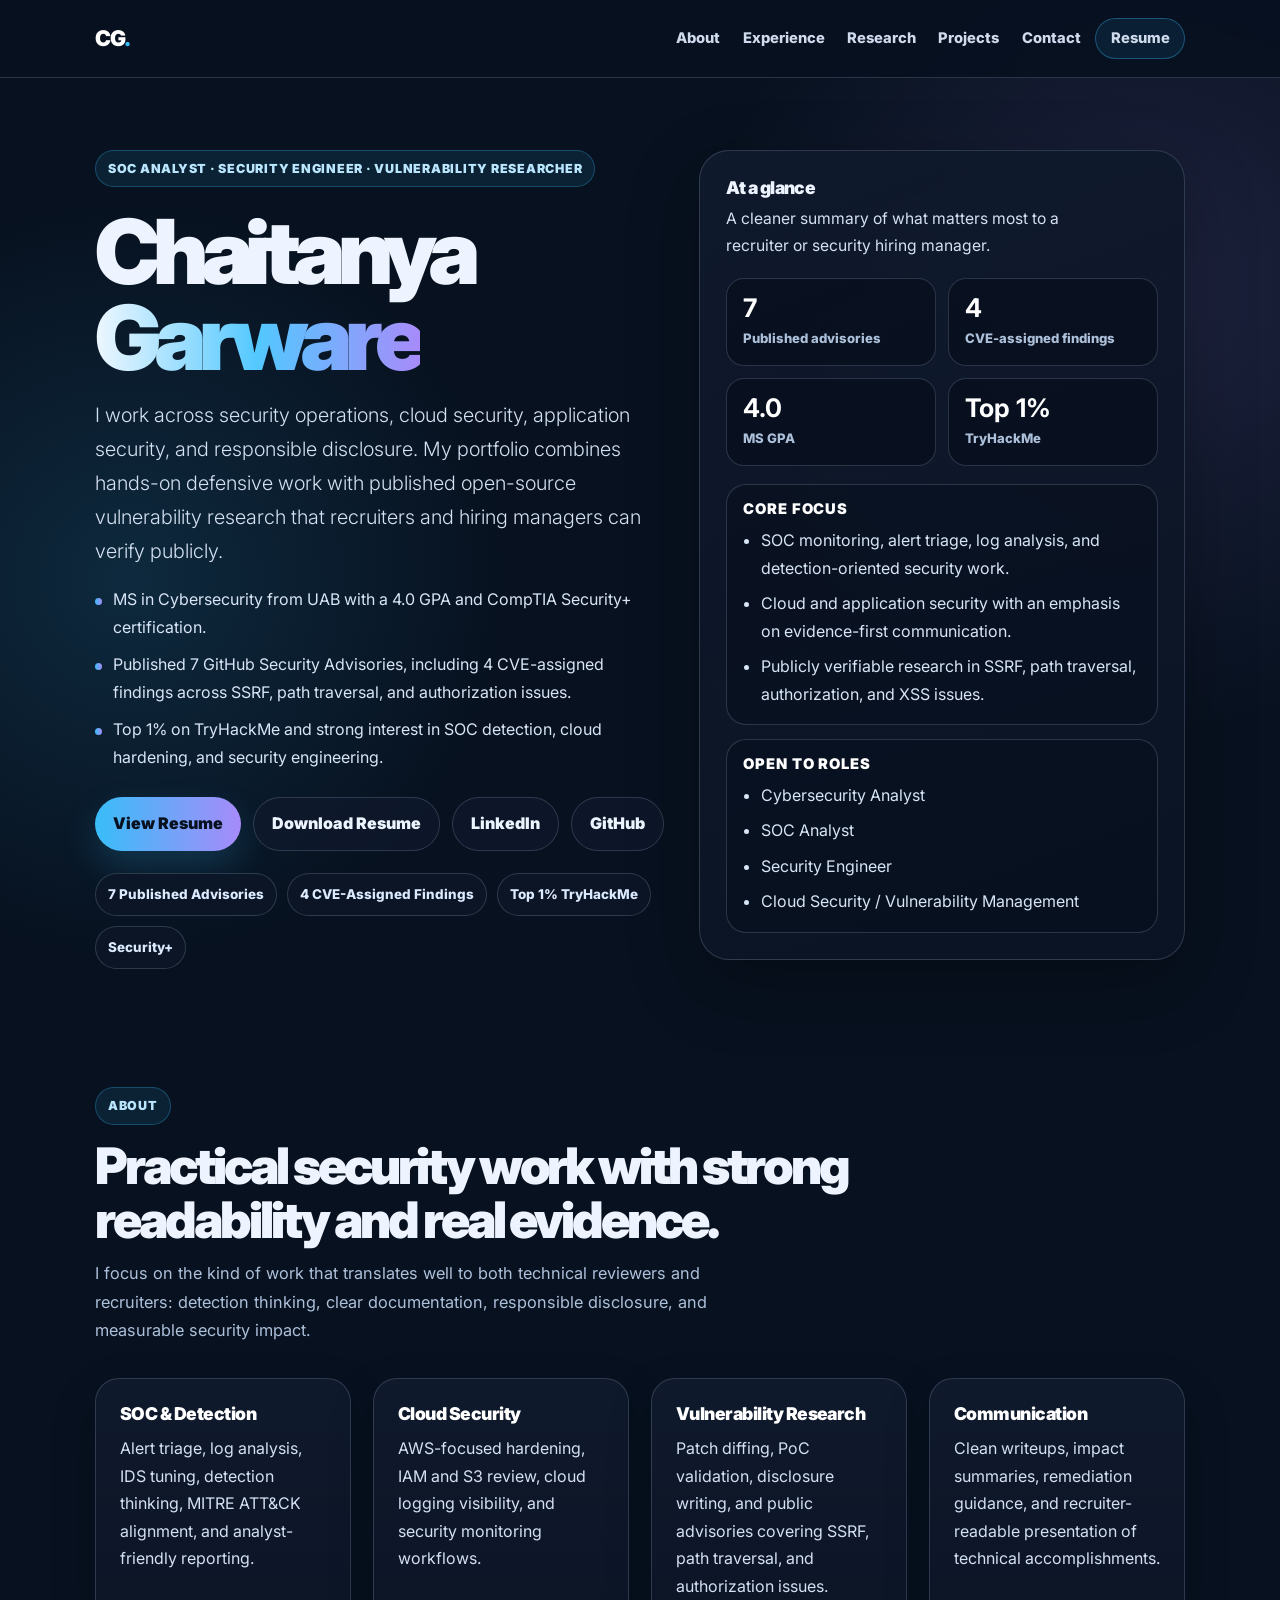
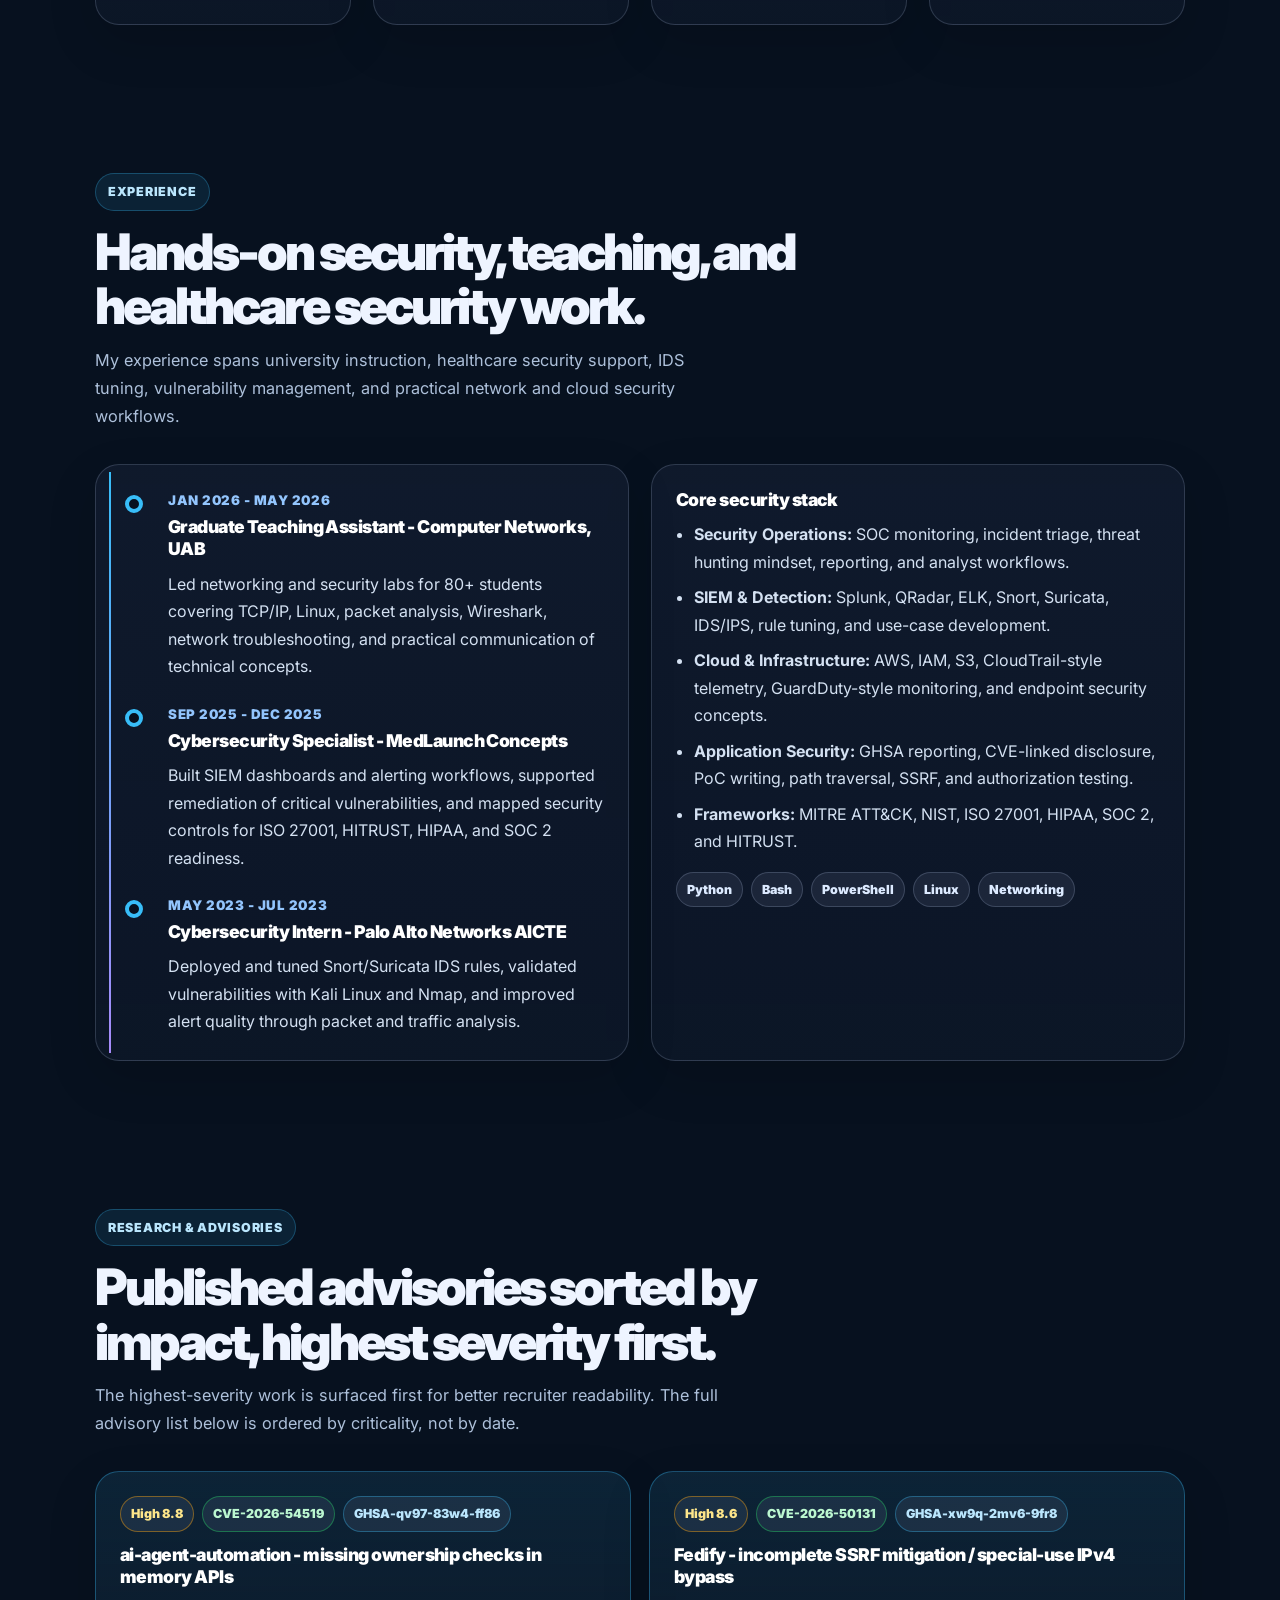
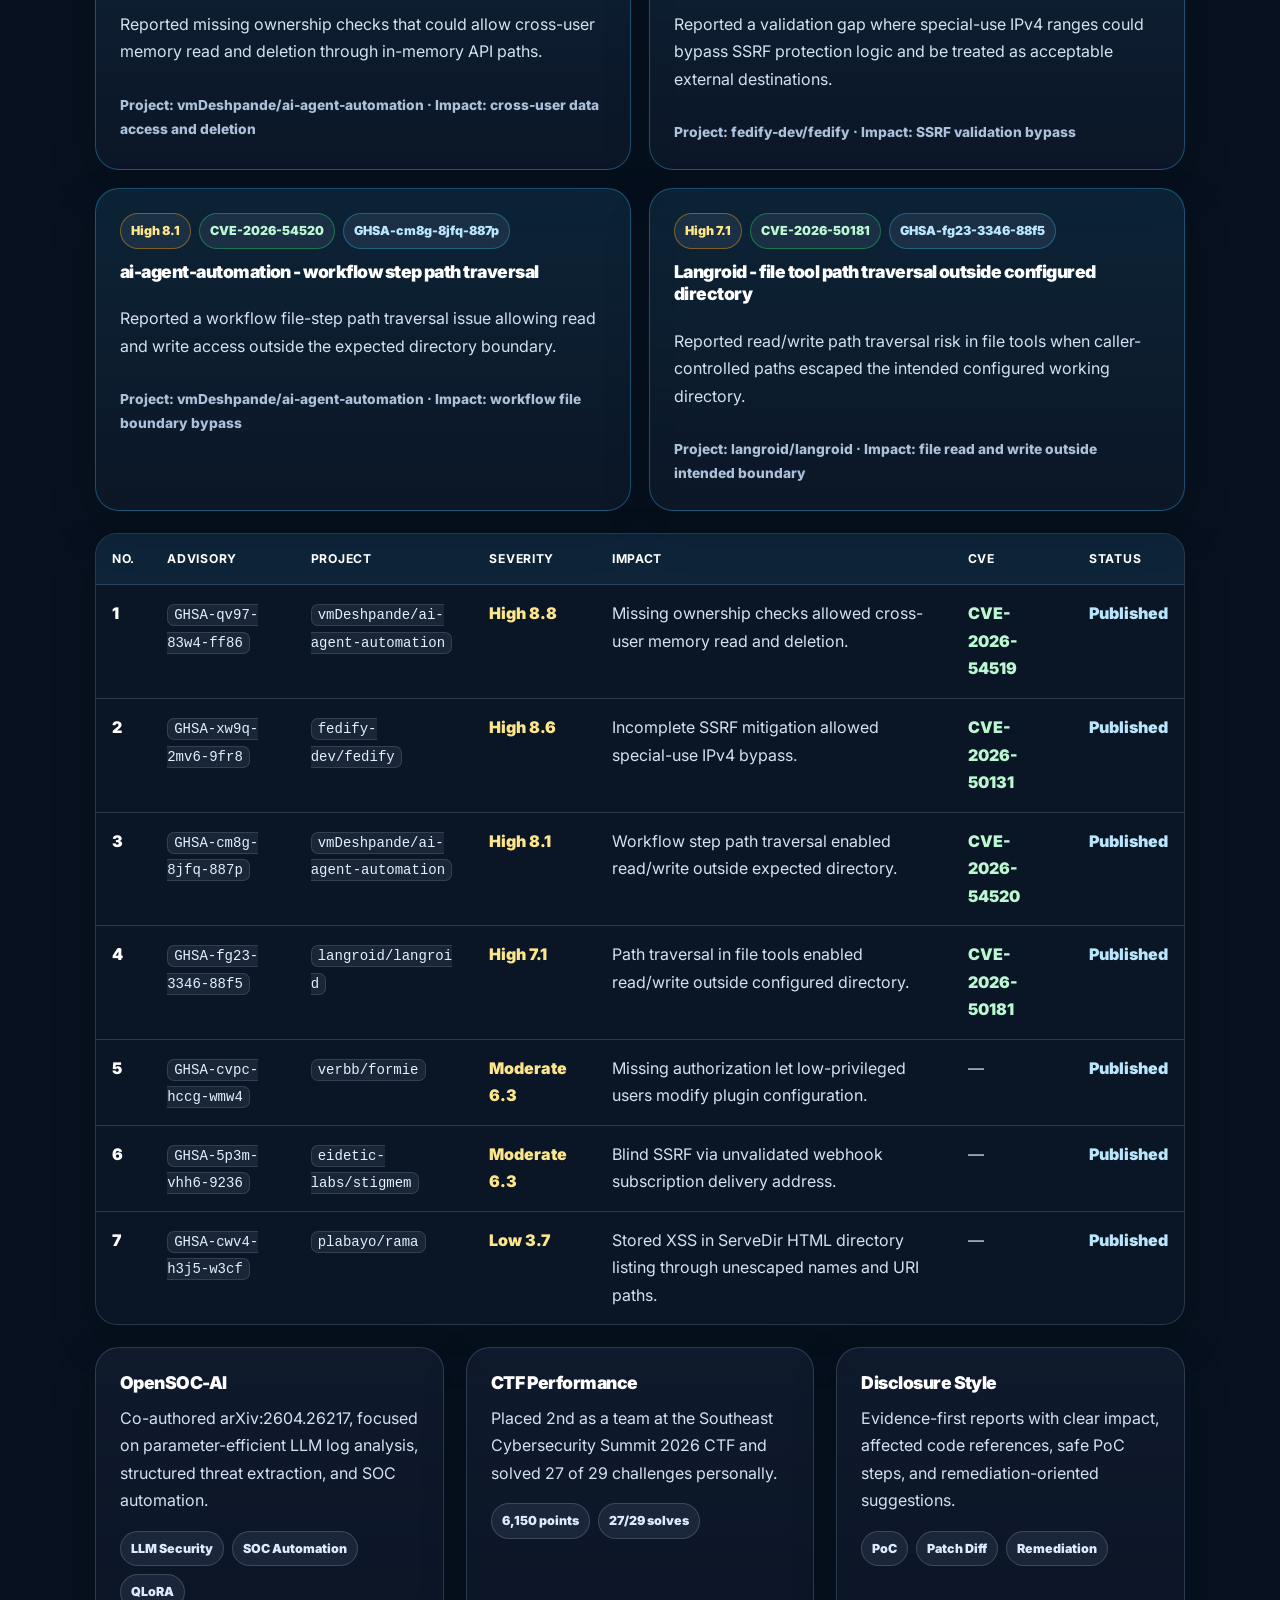
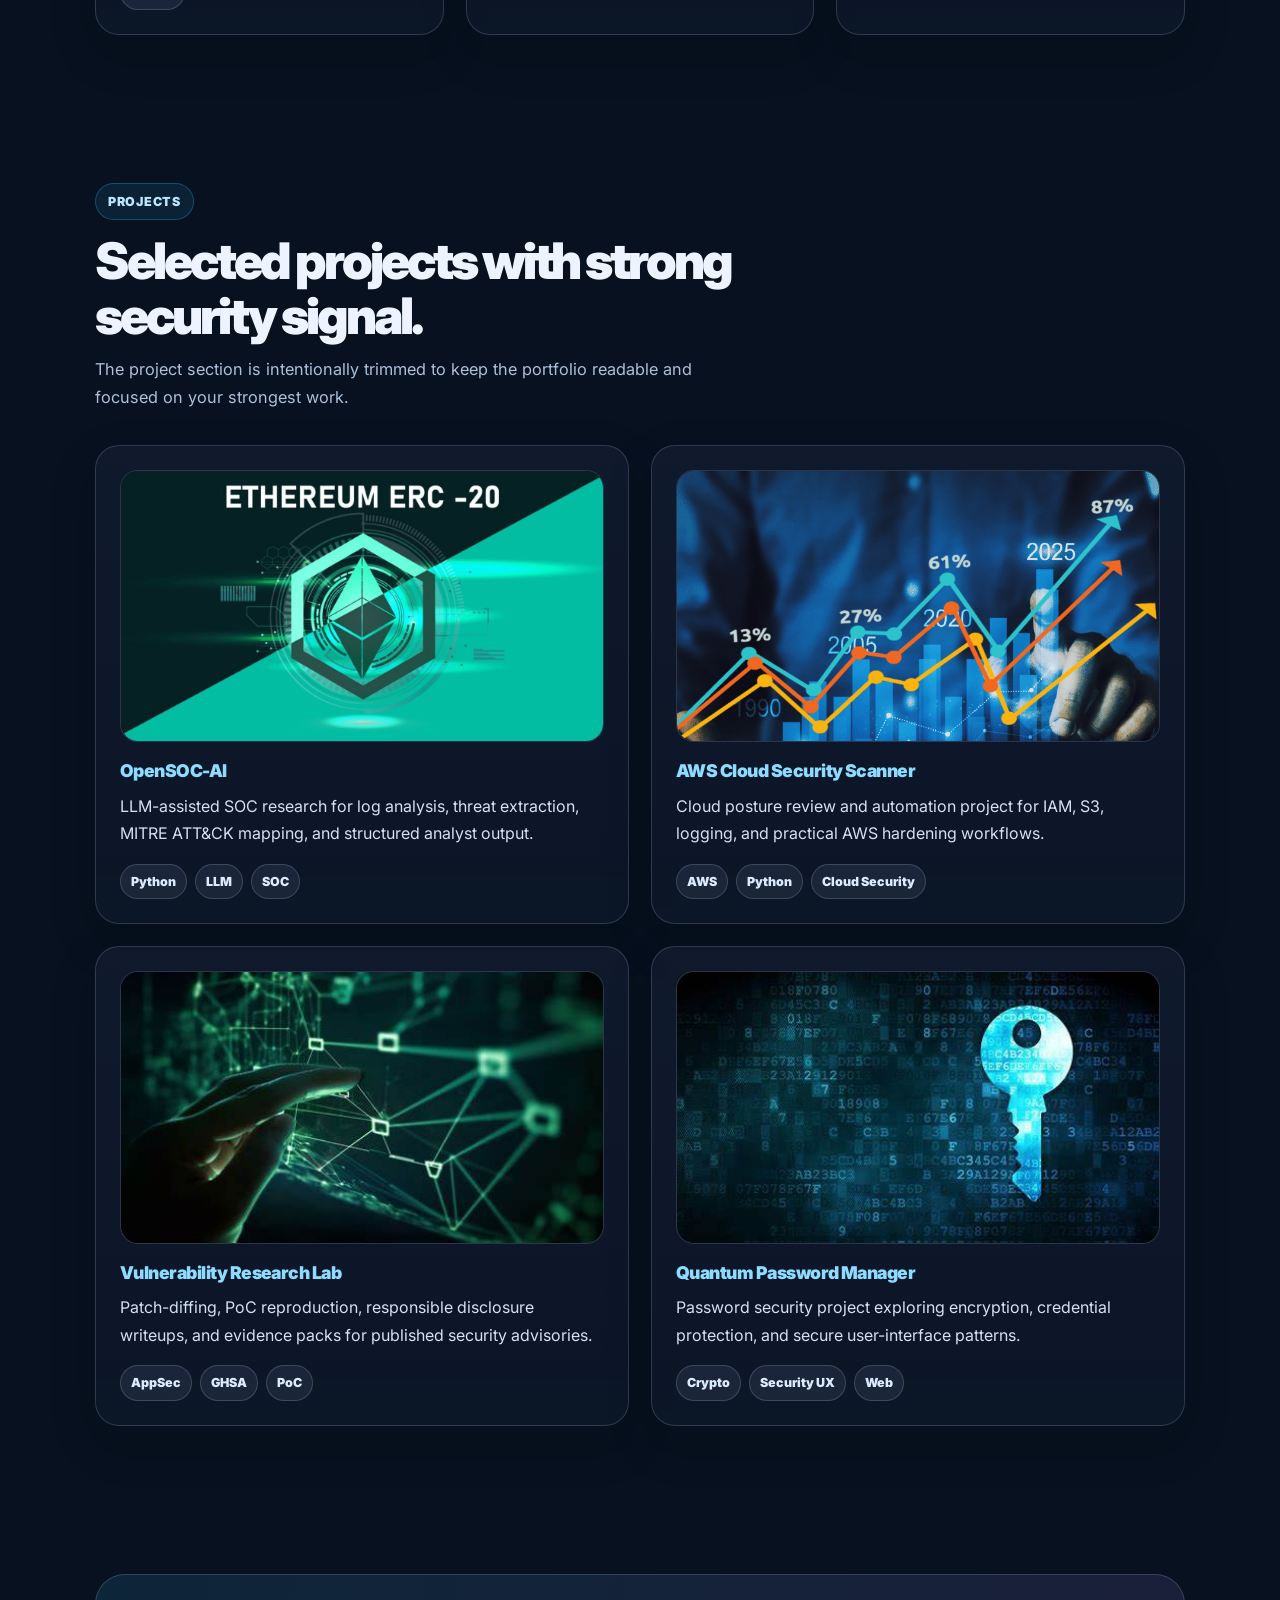
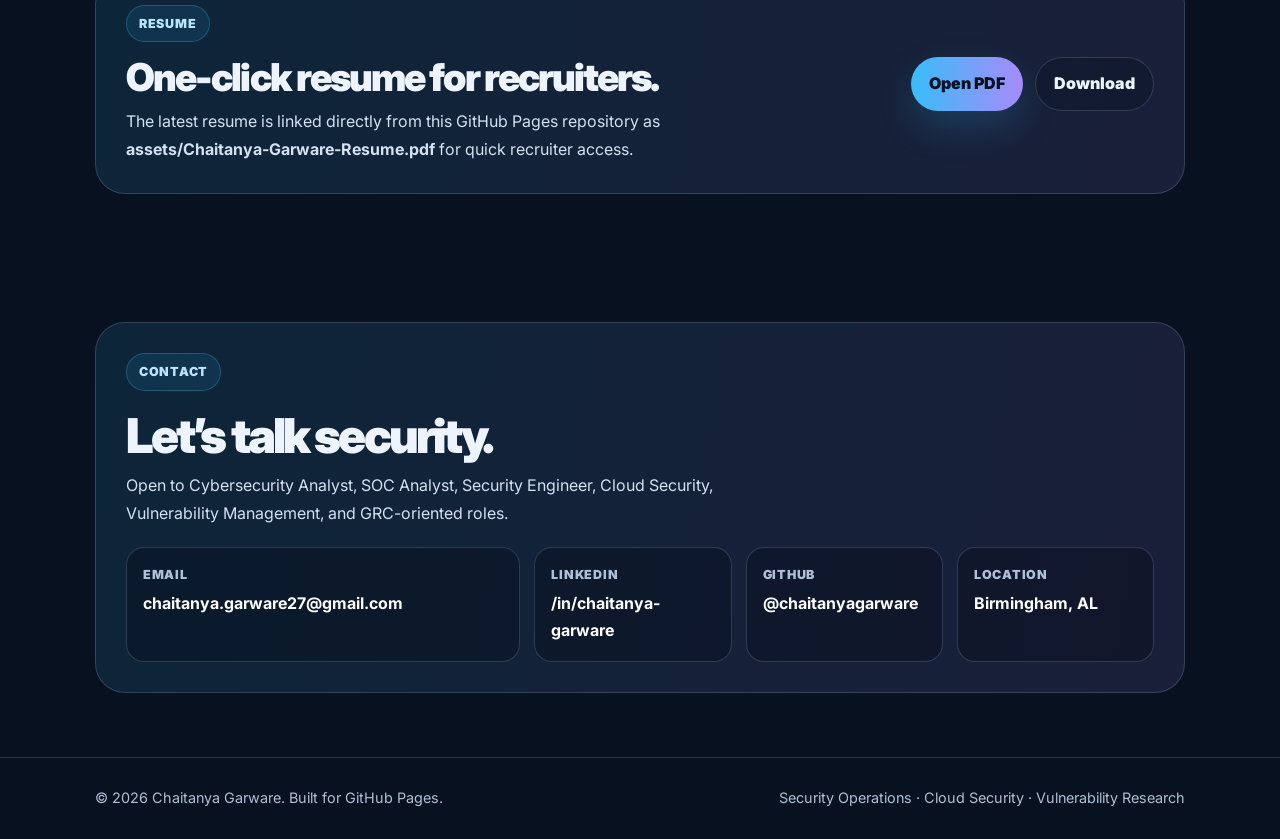
==== commit 279c05f0: "Update fmt.Println message from 'Hello' to 'Goodbye'" ====
--- a/index.html
+++ b/index.html
@@ -4,15 +4,15 @@
   <meta charset="utf-8">
   <meta name="viewport" content="width=device-width, initial-scale=1">
   <title>Chaitanya Garware | SOC Analyst, Security Engineer & Vulnerability Researcher</title>
-  <meta name="description" content="Portfolio of Chaitanya Garware, a cybersecurity analyst, security engineer, and vulnerability researcher focused on SOC detection, cloud security, AI security, responsible disclosure, 7 published GitHub Security Advisories, and 4 CVE-assigned findings.">
-  <meta name="keywords" content="Chaitanya Garware, Cybersecurity Analyst, SOC Analyst, Vulnerability Researcher, Security Engineer, CVE, GHSA, UAB, TryHackMe, Security+">
+  <meta name="description" content="Portfolio of Chaitanya Garware, a SOC analyst, security engineer, and vulnerability researcher focused on security operations, cloud security, application security, and published vulnerability research with 7 GitHub Security Advisories and 4 CVE-assigned findings.">
+  <meta name="keywords" content="Chaitanya Garware, SOC Analyst, Security Engineer, Vulnerability Researcher, CVE, GHSA, UAB, Security+, TryHackMe, Cloud Security">
   <meta name="author" content="Chaitanya Garware">
   <meta name="theme-color" content="#07111f">
   <meta property="og:title" content="Chaitanya Garware | SOC Analyst, Security Engineer & Vulnerability Researcher">
-  <meta property="og:description" content="SOC, cloud security, AI security, responsible disclosure, 7 published GitHub Security Advisories, and 4 CVE-assigned findings.">
+  <meta property="og:description" content="Security operations, cloud security, and published vulnerability research with 7 advisories and 4 CVE-assigned findings.">
   <meta property="og:type" content="website">
   <meta property="og:url" content="https://chaitanyagarware.github.io/">
-  <meta property="og:image" content="https://chaitanyagarware.github.io/images/bg_1.png">
+  <meta property="og:image" content="https://chaitanyagarware.github.io/images/proj_5.jpg">
   <meta name="twitter:card" content="summary_large_image">
   <link rel="canonical" href="https://chaitanyagarware.github.io/">
   <link rel="preconnect" href="https://fonts.googleapis.com">
@@ -21,18 +21,144 @@
   <link rel="stylesheet" href="css/bootstrap.min.css">
   <style>
     :root{
-      --bg:#07111f;--bg-soft:#0b1424;--panel:#101a2d;--panel-2:#0d1728;--text:#edf4ff;--muted:#a9b8cf;
-      --line:rgba(165,180,210,.22);--brand:#36c5f0;--brand-2:#a78bfa;--ok:#22c55e;--warn:#f59e0b;
-      --shadow:0 24px 70px rgba(0,0,0,.32);--radius:24px;--nav-h:78px;
+      --bg:#07111f;--bg-soft:#0b1424;--panel:#0f1b2f;--panel-2:#101a2d;--text:#eef4ff;--muted:#adc0da;
+      --line:rgba(165,180,210,.22);--brand:#38bdf8;--brand-2:#a78bfa;--ok:#22c55e;--warn:#f59e0b;
+      --shadow:0 24px 70px rgba(0,0,0,.28);--radius:24px;--nav-h:78px;
     }
     *{box-sizing:border-box}
     html{scroll-behavior:smooth;scroll-padding-top:calc(var(--nav-h) + 24px)}
-    body{margin:0;font-family:Inter,system-ui,-apple-system,BlinkMacSystemFont,"Segoe UI",sans-serif;background:radial-gradient(circle at 12% 8%,rgba(54,197,240,.16),transparent 30rem),radial-gradient(circle at 88% 4%,rgba(167,139,250,.17),transparent 32rem),var(--bg);color:var(--text);line-height:1.65;overflow-x:hidden}
-    a{color:#7dd3fc;text-decoration:none;transition:color .2s ease,opacity .2s ease}a:hover{color:#e0f2fe;text-decoration:none}.skip-link{position:absolute;left:-999px;top:12px;background:#fff;color:#000;padding:10px 14px;border-radius:10px;z-index:9999}.skip-link:focus{left:12px}.container{max-width:1180px}.site-nav{min-height:var(--nav-h);background:rgba(7,17,31,.88);backdrop-filter:blur(18px);border-bottom:1px solid var(--line)}.navbar-brand{font-size:1.35rem;font-weight:900;letter-spacing:-.06em;color:#fff!important}.dot{color:var(--brand)}.navbar-toggler{border:1px solid var(--line);padding:.45rem .65rem}.navbar-toggler-icon{width:1.2rem;height:1.2rem}.nav-link{color:#cfdbed!important;font-weight:800;font-size:.92rem;margin-left:.4rem}.nav-link:hover,.nav-link:focus{color:#fff!important}.nav-cta{border:1px solid rgba(54,197,240,.35);border-radius:999px;padding:.45rem .85rem!important;background:rgba(54,197,240,.08)}
-    main{padding-top:var(--nav-h)}section{scroll-margin-top:calc(var(--nav-h) + 26px)}.section{padding:86px 0}.section.compact{padding:64px 0}.eyebrow{display:inline-flex;align-items:center;width:max-content;max-width:100%;gap:.45rem;color:#bae6fd;background:rgba(54,197,240,.10);border:1px solid rgba(54,197,240,.28);padding:7px 12px;border-radius:999px;font-size:.78rem;letter-spacing:.06em;text-transform:uppercase;font-weight:900}.hero{min-height:calc(100vh - var(--nav-h));display:flex;align-items:center;padding:72px 0 70px}.hero-grid{display:grid;grid-template-columns:minmax(0,1.25fr) minmax(330px,.75fr);gap:46px;align-items:center}.hero h1{font-size:clamp(3.1rem,8vw,6.3rem);font-weight:900;line-height:.93;letter-spacing:-.08em;margin:24px 0 22px}.gradient{background:linear-gradient(90deg,#e0f2fe,#38bdf8,#a78bfa);-webkit-background-clip:text;background-clip:text;color:transparent}.lead{font-size:clamp(1.05rem,2.1vw,1.34rem);color:#d3deef;max-width:760px}.btn-row{display:flex;flex-wrap:wrap;gap:12px;margin-top:28px}.btn-main,.btn-ghost{display:inline-flex;align-items:center;justify-content:center;gap:.55rem;border-radius:999px;padding:12px 18px;font-weight:900;white-space:nowrap}.btn-main{color:#06111f!important;background:linear-gradient(90deg,var(--brand),var(--brand-2));box-shadow:0 16px 36px rgba(54,197,240,.20)}.btn-ghost{color:#eaf3ff!important;background:rgba(16,26,45,.72);border:1px solid var(--line)}.trust-bar{display:flex;flex-wrap:wrap;gap:10px;margin-top:22px}.trust-pill{border:1px solid var(--line);background:rgba(13,23,40,.78);border-radius:999px;padding:9px 12px;color:#dceaff;font-weight:800;font-size:.84rem}.hero-card{position:relative;overflow:hidden;border:1px solid var(--line);border-radius:32px;background:linear-gradient(145deg,rgba(16,26,45,.95),rgba(13,23,40,.88));padding:18px;box-shadow:var(--shadow)}.portrait{aspect-ratio:4/5;border-radius:24px;background:#0b1220;overflow:hidden;display:flex;align-items:flex-end;justify-content:center}.portrait img{width:100%;height:100%;display:block;object-fit:contain;object-position:center bottom}.stat-grid{display:grid;grid-template-columns:repeat(2,minmax(0,1fr));gap:12px;margin-top:18px}.stat{background:rgba(3,8,20,.42);border:1px solid var(--line);border-radius:18px;padding:16px}.stat strong{display:block;font-size:1.55rem;line-height:1;color:#fff}.stat span{display:block;color:var(--muted);font-weight:800;font-size:.82rem;margin-top:5px}.section-title{max-width:860px;margin-bottom:34px}.section-title h2{font-size:clamp(2.05rem,4.2vw,3.35rem);font-weight:900;letter-spacing:-.06em;line-height:1.04;margin:14px 0}.section-title p{color:var(--muted);font-size:1.06rem;margin:0}.grid{display:grid;gap:22px}.grid-2{grid-template-columns:repeat(2,minmax(0,1fr))}.grid-3{grid-template-columns:repeat(3,minmax(0,1fr))}.grid-4{grid-template-columns:repeat(4,minmax(0,1fr))}.cardx{min-width:0;height:100%;background:linear-gradient(180deg,rgba(16,26,45,.93),rgba(13,23,40,.88));border:1px solid var(--line);border-radius:var(--radius);padding:24px;box-shadow:0 18px 50px rgba(0,0,0,.18)}.cardx.highlight{border-color:rgba(54,197,240,.42);background:linear-gradient(180deg,rgba(54,197,240,.12),rgba(13,23,40,.88))}.cardx h3{font-size:1.14rem;font-weight:900;letter-spacing:-.03em;line-height:1.24;margin:0 0 10px;color:#fff}.cardx p,.cardx li{color:#d0dcf0}.cardx p:last-child{margin-bottom:0}.tag-list{display:flex;flex-wrap:wrap;gap:8px;margin-top:17px}.tag{display:inline-flex;align-items:center;max-width:100%;font-size:.78rem;font-weight:900;color:#dceaff;background:rgba(165,180,210,.10);border:1px solid rgba(165,180,210,.24);padding:6px 10px;border-radius:999px}.tag.high{border-color:rgba(245,158,11,.45);color:#fde68a}.tag.ok{border-color:rgba(34,197,94,.45);color:#bbf7d0}.timeline{position:relative}.timeline:before{content:"";position:absolute;left:13px;top:7px;bottom:7px;width:2px;background:linear-gradient(var(--brand),var(--brand-2))}.timeline-item{position:relative;padding-left:48px;margin-bottom:22px}.timeline-item:before{content:"";position:absolute;left:5px;top:6px;width:18px;height:18px;border-radius:50%;border:4px solid var(--brand);background:var(--bg)}.date{display:block;color:#93c5fd;font-weight:900;font-size:.83rem;text-transform:uppercase;letter-spacing:.04em;margin-bottom:4px}.list-clean{padding-left:1.1rem;margin:0}.list-clean li+li{margin-top:8px}.table-wrap{overflow-x:auto;border:1px solid var(--line);border-radius:22px;background:rgba(13,23,40,.72);box-shadow:0 18px 50px rgba(0,0,0,.14);margin-bottom:24px}.advisory-table{width:100%;min-width:980px;border-collapse:collapse;color:#d0dcf0}.advisory-table th,.advisory-table td{padding:14px 16px;border-bottom:1px solid var(--line);vertical-align:top}.advisory-table th{color:#fff;text-transform:uppercase;letter-spacing:.06em;font-size:.76rem;background:rgba(54,197,240,.08)}.advisory-table tr:last-child td{border-bottom:0}.advisory-table td:first-child{font-weight:900;color:#fff}.advisory-table code{color:#e0f2fe;background:rgba(165,180,210,.10);border:1px solid rgba(165,180,210,.18);border-radius:7px;padding:2px 6px}.cve-cell{font-weight:900;color:#bbf7d0}.status-cell{font-weight:900;color:#bae6fd}.advisory-grid{display:grid;grid-template-columns:repeat(2,minmax(0,1fr));gap:18px}.advisory-card{display:flex;flex-direction:column;gap:12px}.advisory-top{display:flex;flex-wrap:wrap;align-items:center;gap:8px}.advisory-card .meta{color:var(--muted);font-weight:800;font-size:.86rem}.project-img{display:block;aspect-ratio:16/9;border-radius:18px;overflow:hidden;border:1px solid var(--line);background:#0b1220;margin-bottom:18px}.project-img img{width:100%;height:100%;display:block;object-fit:cover;object-position:center;transition:transform .35s ease}.cardx:hover .project-img img{transform:scale(1.045)}.resume-panel{display:grid;grid-template-columns:minmax(0,1fr) auto;align-items:center;gap:20px;background:linear-gradient(100deg,rgba(54,197,240,.13),rgba(167,139,250,.13));border:1px solid var(--line);border-radius:32px;padding:28px}.contact-panel{background:linear-gradient(100deg,rgba(54,197,240,.14),rgba(167,139,250,.14));border:1px solid var(--line);border-radius:32px;padding:30px}.contact-grid{display:grid;grid-template-columns:2fr repeat(3,minmax(150px,1fr));gap:14px;margin-top:20px}.contact-item{min-width:0;border:1px solid var(--line);border-radius:18px;padding:16px;background:rgba(3,8,20,.35)}.contact-item span{display:block;color:var(--muted);font-size:.78rem;font-weight:900;text-transform:uppercase;letter-spacing:.06em}.contact-item strong{display:block;margin-top:4px;color:#fff;font-size:1rem;overflow-wrap:anywhere}.footer{border-top:1px solid var(--line);padding:28px 0;color:var(--muted);font-size:.9rem}.footer-flex{display:flex;justify-content:space-between;gap:14px;flex-wrap:wrap}.small-note{font-size:.86rem;color:var(--muted);margin-top:10px}.mobile-only{display:none}
-    @media (max-width:991.98px){:root{--nav-h:74px}.hero-grid{grid-template-columns:1fr;gap:32px}.hero{padding-top:54px}.hero-card{max-width:520px}.grid-3,.grid-4{grid-template-columns:repeat(2,minmax(0,1fr))}.advisory-grid{grid-template-columns:1fr}.contact-grid{grid-template-columns:repeat(2,minmax(0,1fr))}.resume-panel{grid-template-columns:1fr}.stat-grid{grid-template-columns:repeat(4,minmax(0,1fr))}}
-    @media (max-width:767.98px){.section{padding:66px 0}.section.compact{padding:54px 0}.hero h1{font-size:clamp(2.85rem,16vw,4.2rem)}.hero{padding-top:42px}.grid-2,.grid-3,.grid-4,.contact-grid,.stat-grid{grid-template-columns:1fr}.btn-row a{width:100%}.nav-link{margin-left:0;padding:.65rem 0!important}.nav-cta{padding:.65rem 0!important;border:0;background:transparent}.cardx,.contact-panel,.resume-panel{padding:22px}.portrait{aspect-ratio:1/1}.mobile-only{display:block}.trust-pill{font-size:.8rem}}
-    @media (prefers-reduced-motion:reduce){html{scroll-behavior:auto}*,*:before,*:after{animation-duration:.01ms!important;animation-iteration-count:1!important;transition-duration:.01ms!important}}
+    body{
+      margin:0;font-family:Inter,system-ui,-apple-system,BlinkMacSystemFont,"Segoe UI",sans-serif;
+      background:
+        radial-gradient(circle at 10% 8%, rgba(56,189,248,.14), transparent 24rem),
+        radial-gradient(circle at 90% 4%, rgba(167,139,250,.14), transparent 28rem),
+        var(--bg);
+      color:var(--text);line-height:1.72;overflow-x:hidden;
+    }
+    a{color:#8ddcff;text-decoration:none;transition:color .2s ease,opacity .2s ease,transform .2s ease}
+    a:hover{color:#e0f2fe;text-decoration:none}
+    .skip-link{position:absolute;left:-999px;top:12px;background:#fff;color:#000;padding:10px 14px;border-radius:10px;z-index:9999}
+    .skip-link:focus{left:12px}
+    .container{max-width:1120px}
+    .site-nav{min-height:var(--nav-h);background:rgba(7,17,31,.88);backdrop-filter:blur(18px);border-bottom:1px solid var(--line)}
+    .navbar-brand{font-size:1.35rem;font-weight:900;letter-spacing:-.06em;color:#fff!important}
+    .dot{color:var(--brand)}
+    .navbar-toggler{border:1px solid var(--line);padding:.45rem .65rem}
+    .navbar-toggler-icon{width:1.2rem;height:1.2rem}
+    .nav-link{color:#cfdbed!important;font-weight:800;font-size:.92rem;margin-left:.4rem}
+    .nav-link:hover,.nav-link:focus{color:#fff!important}
+    .nav-cta{border:1px solid rgba(56,189,248,.35);border-radius:999px;padding:.45rem .9rem!important;background:rgba(56,189,248,.09)}
+
+    main{padding-top:var(--nav-h)}
+    section{scroll-margin-top:calc(var(--nav-h) + 24px)}
+    .section{padding:84px 0}
+    .section.compact{padding:64px 0}
+    .eyebrow{display:inline-flex;align-items:center;gap:.45rem;color:#bae6fd;background:rgba(56,189,248,.10);border:1px solid rgba(56,189,248,.28);padding:7px 12px;border-radius:999px;font-size:.78rem;letter-spacing:.06em;text-transform:uppercase;font-weight:900}
+    .section-title{max-width:760px;margin-bottom:34px}
+    .section-title h2{font-size:clamp(2rem,4vw,3.15rem);font-weight:900;letter-spacing:-.06em;line-height:1.08;margin:14px 0 12px}
+    .section-title p{color:var(--muted);font-size:1.02rem;margin:0;max-width:64ch}
+
+    .hero{padding:72px 0 54px;min-height:calc(100vh - var(--nav-h));display:flex;align-items:center}
+    .hero-grid{display:grid;grid-template-columns:minmax(0,1.08fr) minmax(320px,.92fr);gap:34px;align-items:start}
+    .hero h1{font-size:clamp(3.2rem,7vw,5.7rem);font-weight:900;line-height:.95;letter-spacing:-.08em;margin:22px 0 18px}
+    .gradient{background:linear-gradient(90deg,#eef7ff,#53c8ff,#a78bfa);-webkit-background-clip:text;background-clip:text;color:transparent}
+    .lead{font-size:clamp(1.03rem,1.95vw,1.24rem);color:#d4e1f2;max-width:60ch;margin:0}
+    .hero-copy{max-width:66ch}
+    .hero-list{list-style:none;padding:0;margin:18px 0 0;display:grid;gap:10px;max-width:62ch}
+    .hero-list li{color:#d8e5f6;position:relative;padding-left:18px}
+    .hero-list li:before{content:"";position:absolute;left:0;top:.72em;width:7px;height:7px;border-radius:50%;background:linear-gradient(90deg,var(--brand),var(--brand-2))}
+    .btn-row{display:flex;flex-wrap:wrap;gap:12px;margin-top:26px}
+    .btn-main,.btn-ghost{display:inline-flex;align-items:center;justify-content:center;gap:.55rem;border-radius:999px;padding:12px 18px;font-weight:900;white-space:nowrap}
+    .btn-main{color:#07111f!important;background:linear-gradient(90deg,var(--brand),var(--brand-2));box-shadow:0 16px 36px rgba(56,189,248,.18)}
+    .btn-ghost{color:#ecf5ff!important;background:rgba(16,26,45,.72);border:1px solid var(--line)}
+    .trust-bar{display:flex;flex-wrap:wrap;gap:10px;margin-top:22px}
+    .trust-pill{border:1px solid var(--line);background:rgba(13,23,40,.82);border-radius:999px;padding:9px 12px;color:#dceaff;font-weight:800;font-size:.84rem}
+
+    .hero-summary{border:1px solid var(--line);border-radius:30px;background:linear-gradient(160deg,rgba(16,26,45,.97),rgba(11,20,36,.92));padding:26px;box-shadow:var(--shadow)}
+    .hero-summary h3{font-size:1.1rem;font-weight:900;letter-spacing:-.03em;margin:0 0 8px}
+    .summary-copy{color:#d4e1f2;font-size:.98rem;margin:0 0 18px;max-width:34ch}
+    .kpi-grid{display:grid;grid-template-columns:repeat(2,minmax(0,1fr));gap:12px;margin-bottom:18px}
+    .stat{background:rgba(3,8,20,.44);border:1px solid var(--line);border-radius:18px;padding:16px}
+    .stat strong{display:block;font-size:1.6rem;line-height:1;color:#fff}
+    .stat span{display:block;color:var(--muted);font-weight:800;font-size:.82rem;margin-top:6px}
+    .summary-panel{border:1px solid var(--line);background:rgba(3,8,20,.28);border-radius:20px;padding:16px}
+    .summary-panel h4{margin:0 0 8px;font-size:.92rem;font-weight:900;color:#fff;text-transform:uppercase;letter-spacing:.06em}
+    .summary-panel ul{margin:0;padding-left:1.1rem;color:#d7e5f6}
+    .summary-panel li+li{margin-top:8px}
+
+    .grid{display:grid;gap:22px}
+    .grid-2{grid-template-columns:repeat(2,minmax(0,1fr))}
+    .grid-3{grid-template-columns:repeat(3,minmax(0,1fr))}
+    .grid-4{grid-template-columns:repeat(4,minmax(0,1fr))}
+    .cardx{min-width:0;height:100%;background:linear-gradient(180deg,rgba(16,26,45,.94),rgba(13,23,40,.88));border:1px solid var(--line);border-radius:24px;padding:24px;box-shadow:0 18px 50px rgba(0,0,0,.14)}
+    .cardx.highlight{border-color:rgba(56,189,248,.34);background:linear-gradient(180deg,rgba(56,189,248,.11),rgba(13,23,40,.90))}
+    .cardx h3{font-size:1.1rem;font-weight:900;letter-spacing:-.03em;line-height:1.28;margin:0 0 10px;color:#fff}
+    .cardx p,.cardx li{color:#d4e1f2}
+    .cardx p:last-child{margin-bottom:0}
+    .list-clean{padding-left:1.1rem;margin:0}
+    .list-clean li+li{margin-top:8px}
+    .tag-list{display:flex;flex-wrap:wrap;gap:8px;margin-top:16px}
+    .tag{display:inline-flex;align-items:center;max-width:100%;font-size:.78rem;font-weight:900;color:#dceaff;background:rgba(165,180,210,.10);border:1px solid rgba(165,180,210,.24);padding:6px 10px;border-radius:999px}
+    .tag.high{border-color:rgba(245,158,11,.45);color:#fde68a}
+    .tag.ok{border-color:rgba(34,197,94,.45);color:#bbf7d0}
+    .tag.mid{border-color:rgba(56,189,248,.35);color:#bae6fd}
+
+    .timeline{position:relative}
+    .timeline:before{content:"";position:absolute;left:13px;top:7px;bottom:7px;width:2px;background:linear-gradient(var(--brand),var(--brand-2))}
+    .timeline-item{position:relative;padding-left:48px;margin-bottom:22px}
+    .timeline-item:last-child{margin-bottom:0}
+    .timeline-item:before{content:"";position:absolute;left:5px;top:6px;width:18px;height:18px;border-radius:50%;border:4px solid var(--brand);background:var(--bg)}
+    .date{display:block;color:#93c5fd;font-weight:900;font-size:.83rem;text-transform:uppercase;letter-spacing:.04em;margin-bottom:4px}
+
+    .impact-grid{display:grid;grid-template-columns:repeat(2,minmax(0,1fr));gap:18px;margin-bottom:22px}
+    .impact-card{display:flex;flex-direction:column;gap:12px}
+    .impact-top{display:flex;flex-wrap:wrap;align-items:center;gap:8px}
+    .meta{color:var(--muted);font-weight:800;font-size:.86rem}
+    .table-wrap{overflow-x:auto;border:1px solid var(--line);border-radius:22px;background:rgba(13,23,40,.76);box-shadow:0 18px 50px rgba(0,0,0,.12)}
+    .advisory-table{width:100%;min-width:960px;border-collapse:collapse;color:#d4e1f2}
+    .advisory-table th,.advisory-table td{padding:15px 16px;border-bottom:1px solid var(--line);vertical-align:top}
+    .advisory-table th{color:#fff;text-transform:uppercase;letter-spacing:.06em;font-size:.76rem;background:rgba(56,189,248,.09)}
+    .advisory-table tr:last-child td{border-bottom:0}
+    .advisory-table td:first-child{font-weight:900;color:#fff}
+    .advisory-table code{color:#e0f2fe;background:rgba(165,180,210,.10);border:1px solid rgba(165,180,210,.18);border-radius:7px;padding:2px 6px}
+    .severity{font-weight:900;color:#fde68a}
+    .cve-cell{font-weight:900;color:#bbf7d0}
+    .status-cell{font-weight:900;color:#bae6fd}
+
+    .project-img{display:block;aspect-ratio:16/9;border-radius:18px;overflow:hidden;border:1px solid var(--line);background:#0b1220;margin-bottom:18px}
+    .project-img img{width:100%;height:100%;display:block;object-fit:cover;object-position:center;transition:transform .35s ease}
+    .cardx:hover .project-img img{transform:scale(1.035)}
+
+    .resume-panel,.contact-panel{background:linear-gradient(100deg,rgba(56,189,248,.12),rgba(167,139,250,.12));border:1px solid var(--line);border-radius:30px;padding:30px}
+    .resume-panel{display:grid;grid-template-columns:minmax(0,1fr) auto;align-items:center;gap:22px}
+    .contact-grid{display:grid;grid-template-columns:2fr repeat(3,minmax(150px,1fr));gap:14px;margin-top:20px}
+    .contact-item{min-width:0;border:1px solid var(--line);border-radius:18px;padding:16px;background:rgba(3,8,20,.34)}
+    .contact-item span{display:block;color:var(--muted);font-size:.78rem;font-weight:900;text-transform:uppercase;letter-spacing:.06em}
+    .contact-item strong{display:block;margin-top:4px;color:#fff;font-size:1rem;overflow-wrap:anywhere}
+
+    .footer{border-top:1px solid var(--line);padding:28px 0;color:var(--muted);font-size:.9rem}
+    .footer-flex{display:flex;justify-content:space-between;gap:14px;flex-wrap:wrap}
+    .small-note{font-size:.86rem;color:var(--muted);margin-top:10px}
+
+    @media (max-width:991.98px){
+      :root{--nav-h:74px}
+      .hero-grid,.grid-4,.grid-3,.grid-2,.impact-grid,.contact-grid,.resume-panel{grid-template-columns:1fr}
+      .hero{padding-top:56px}
+    }
+    @media (max-width:767.98px){
+      .section{padding:66px 0}
+      .section.compact{padding:54px 0}
+      .hero h1{font-size:clamp(2.85rem,16vw,4.3rem)}
+      .btn-row a{width:100%}
+      .nav-link{margin-left:0;padding:.65rem 0!important}
+      .nav-cta{padding:.65rem 0!important;border:0;background:transparent}
+      .hero-summary,.cardx,.resume-panel,.contact-panel{padding:22px}
+      .kpi-grid{grid-template-columns:1fr 1fr}
+    }
+    @media (prefers-reduced-motion:reduce){
+      html{scroll-behavior:auto}
+      *,*:before,*:after{animation-duration:.01ms!important;animation-iteration-count:1!important;transition-duration:.01ms!important}
+    }
   </style>
 </head>
 <body>
@@ -59,10 +185,15 @@
   <main id="main-content">
     <section class="hero" id="home">
       <div class="container hero-grid">
-        <div>
+        <div class="hero-copy">
           <span class="eyebrow">SOC Analyst · Security Engineer · Vulnerability Researcher</span>
           <h1>Chaitanya<br><span class="gradient">Garware</span></h1>
-          <p class="lead">I build, break, and harden security systems across SOC detection, cloud security, application security, and open-source vulnerability research. MS Cybersecurity graduate from UAB with a 4.0 GPA, CompTIA Security+, Top 1% TryHackMe, 7 published GitHub Security Advisories, and 4 CVE-assigned findings.</p>
+          <p class="lead">I work across security operations, cloud security, application security, and responsible disclosure. My portfolio combines hands-on defensive work with published open-source vulnerability research that recruiters and hiring managers can verify publicly.</p>
+          <ul class="hero-list" aria-label="Key highlights">
+            <li>MS in Cybersecurity from UAB with a 4.0 GPA and CompTIA Security+ certification.</li>
+            <li>Published 7 GitHub Security Advisories, including 4 CVE-assigned findings across SSRF, path traversal, and authorization issues.</li>
+            <li>Top 1% on TryHackMe and strong interest in SOC detection, cloud hardening, and security engineering.</li>
+          </ul>
           <div class="btn-row" aria-label="Primary links">
             <a class="btn-main" href="assets/Chaitanya-Garware-Resume.pdf" target="_blank" rel="noopener noreferrer">View Resume</a>
             <a class="btn-ghost" href="assets/Chaitanya-Garware-Resume.pdf" download>Download Resume</a>
@@ -70,20 +201,38 @@
             <a class="btn-ghost" href="https://github.com/chaitanyagarware" target="_blank" rel="noopener noreferrer">GitHub</a>
           </div>
           <div class="trust-bar" aria-label="Highlights">
-            <span class="trust-pill">Security+ Certified</span>
-            <span class="trust-pill">Top 1% TryHackMe</span>
-            <span class="trust-pill">2nd Place CTF Team</span>
             <span class="trust-pill">7 Published Advisories</span>
             <span class="trust-pill">4 CVE-Assigned Findings</span>
-          </div>
-        </div>
-        <aside class="hero-card" aria-label="Profile highlights">
-          <div class="portrait"><img src="images/bg_1.png" alt="Portrait of Chaitanya Garware"></div>
-          <div class="stat-grid">
+            <span class="trust-pill">Top 1% TryHackMe</span>
+            <span class="trust-pill">Security+</span>
+          </div>
+        </div>
+
+        <aside class="hero-summary" aria-label="Profile summary">
+          <h3>At a glance</h3>
+          <p class="summary-copy">A cleaner summary of what matters most to a recruiter or security hiring manager.</p>
+          <div class="kpi-grid">
+            <div class="stat"><strong>7</strong><span>Published advisories</span></div>
+            <div class="stat"><strong>4</strong><span>CVE-assigned findings</span></div>
             <div class="stat"><strong>4.0</strong><span>MS GPA</span></div>
             <div class="stat"><strong>Top 1%</strong><span>TryHackMe</span></div>
-            <div class="stat"><strong>7</strong><span>Published GHSAs</span></div>
-            <div class="stat"><strong>4</strong><span>CVE findings</span></div>
+          </div>
+          <div class="summary-panel" style="margin-bottom:14px">
+            <h4>Core focus</h4>
+            <ul>
+              <li>SOC monitoring, alert triage, log analysis, and detection-oriented security work.</li>
+              <li>Cloud and application security with an emphasis on evidence-first communication.</li>
+              <li>Publicly verifiable research in SSRF, path traversal, authorization, and XSS issues.</li>
+            </ul>
+          </div>
+          <div class="summary-panel">
+            <h4>Open to roles</h4>
+            <ul>
+              <li>Cybersecurity Analyst</li>
+              <li>SOC Analyst</li>
+              <li>Security Engineer</li>
+              <li>Cloud Security / Vulnerability Management</li>
+            </ul>
           </div>
         </aside>
       </div>
@@ -93,14 +242,26 @@
       <div class="container">
         <div class="section-title">
           <span class="eyebrow">About</span>
-          <h2>Security work that is practical, evidence-driven, and recruiter-readable.</h2>
-          <p>My strongest signal is the combination of SOC operations, security automation, cloud hardening, and responsible disclosure. I document findings clearly, reproduce issues safely, coordinate with maintainers, and translate technical risk into remediation steps.</p>
+          <h2>Practical security work with strong readability and real evidence.</h2>
+          <p>I focus on the kind of work that translates well to both technical reviewers and recruiters: detection thinking, clear documentation, responsible disclosure, and measurable security impact.</p>
         </div>
         <div class="grid grid-4">
-          <div class="cardx"><h3>SOC & Detection</h3><p>SIEM dashboards, alert triage, log analysis, IDS tuning, MITRE ATT&CK mapping, and analyst-ready summaries.</p></div>
-          <div class="cardx"><h3>Cloud Security</h3><p>AWS security reviews, IAM/S3 hardening, GuardDuty-style monitoring, and cloud log analysis workflows.</p></div>
-          <div class="cardx"><h3>Vulnerability Research</h3><p>Patch diffing, PoC validation, path traversal, SSRF, authorization bypass, stored XSS, GHSA submissions, CVE coordination, and remediation guidance.</p></div>
-          <div class="cardx"><h3>AI Security</h3><p>OpenSOC-AI research, LLM-assisted SOC automation, structured threat extraction, and security-focused technical writing.</p></div>
+          <div class="cardx">
+            <h3>SOC & Detection</h3>
+            <p>Alert triage, log analysis, IDS tuning, detection thinking, MITRE ATT&amp;CK alignment, and analyst-friendly reporting.</p>
+          </div>
+          <div class="cardx">
+            <h3>Cloud Security</h3>
+            <p>AWS-focused hardening, IAM and S3 review, cloud logging visibility, and security monitoring workflows.</p>
+          </div>
+          <div class="cardx">
+            <h3>Vulnerability Research</h3>
+            <p>Patch diffing, PoC validation, disclosure writing, and public advisories covering SSRF, path traversal, and authorization issues.</p>
+          </div>
+          <div class="cardx">
+            <h3>Communication</h3>
+            <p>Clean writeups, impact summaries, remediation guidance, and recruiter-readable presentation of technical accomplishments.</p>
+          </div>
         </div>
       </div>
     </section>
@@ -110,35 +271,42 @@
         <div class="section-title">
           <span class="eyebrow">Experience</span>
           <h2>Hands-on security, teaching, and healthcare security work.</h2>
+          <p>My experience spans university instruction, healthcare security support, IDS tuning, vulnerability management, and practical network and cloud security workflows.</p>
         </div>
         <div class="grid grid-2">
           <div class="cardx timeline">
             <div class="timeline-item">
               <span class="date">Jan 2026 - May 2026</span>
               <h3>Graduate Teaching Assistant - Computer Networks, UAB</h3>
-              <p>Led hands-on networking and security labs for 80+ students covering TCP/IP, Linux, packet analysis, network configuration, Wireshark, and troubleshooting workflows.</p>
+              <p>Led networking and security labs for 80+ students covering TCP/IP, Linux, packet analysis, Wireshark, network troubleshooting, and practical communication of technical concepts.</p>
             </div>
             <div class="timeline-item">
               <span class="date">Sep 2025 - Dec 2025</span>
-              <h3>Cybersecurity Specialist - Medlaunch Concepts</h3>
-              <p>Built SIEM dashboards and alerting workflows, supported vulnerability remediation, and mapped security controls for ISO 27001, HITRUST, HIPAA, and SOC 2 readiness.</p>
+              <h3>Cybersecurity Specialist - MedLaunch Concepts</h3>
+              <p>Built SIEM dashboards and alerting workflows, supported remediation of critical vulnerabilities, and mapped security controls for ISO 27001, HITRUST, HIPAA, and SOC 2 readiness.</p>
             </div>
             <div class="timeline-item">
               <span class="date">May 2023 - Jul 2023</span>
               <h3>Cybersecurity Intern - Palo Alto Networks AICTE</h3>
-              <p>Deployed and tuned Snort/Suricata IDS rules, validated vulnerabilities with Kali Linux and Nmap, and improved alert fidelity through packet and traffic analysis.</p>
+              <p>Deployed and tuned Snort/Suricata IDS rules, validated vulnerabilities with Kali Linux and Nmap, and improved alert quality through packet and traffic analysis.</p>
             </div>
           </div>
           <div class="cardx">
             <h3>Core security stack</h3>
             <ul class="list-clean">
-              <li><strong>Security Operations:</strong> SOC monitoring, alert triage, incident response, threat hunting, security reporting.</li>
-              <li><strong>SIEM & Detection:</strong> Splunk, QRadar, ELK, Snort, Suricata, IDS/IPS, rule tuning, use-case development.</li>
-              <li><strong>Cloud & Endpoint:</strong> AWS, IAM, S3, CloudTrail-style logs, GuardDuty-style monitoring, EDR/XDR concepts.</li>
-              <li><strong>AppSec & Research:</strong> GHSA reporting, CVE-linked disclosure, PoC writing, path traversal, SSRF, authorization testing.</li>
-              <li><strong>Frameworks:</strong> MITRE ATT&CK, NIST, ISO 27001, HIPAA, SOC 2, HITRUST.</li>
+              <li><strong>Security Operations:</strong> SOC monitoring, incident triage, threat hunting mindset, reporting, and analyst workflows.</li>
+              <li><strong>SIEM &amp; Detection:</strong> Splunk, QRadar, ELK, Snort, Suricata, IDS/IPS, rule tuning, and use-case development.</li>
+              <li><strong>Cloud &amp; Infrastructure:</strong> AWS, IAM, S3, CloudTrail-style telemetry, GuardDuty-style monitoring, and endpoint security concepts.</li>
+              <li><strong>Application Security:</strong> GHSA reporting, CVE-linked disclosure, PoC writing, path traversal, SSRF, and authorization testing.</li>
+              <li><strong>Frameworks:</strong> MITRE ATT&amp;CK, NIST, ISO 27001, HIPAA, SOC 2, and HITRUST.</li>
             </ul>
-            <div class="tag-list"><span class="tag">Python</span><span class="tag">Bash</span><span class="tag">PowerShell</span><span class="tag">Linux</span><span class="tag">Networking</span></div>
+            <div class="tag-list">
+              <span class="tag">Python</span>
+              <span class="tag">Bash</span>
+              <span class="tag">PowerShell</span>
+              <span class="tag">Linux</span>
+              <span class="tag">Networking</span>
+            </div>
           </div>
         </div>
       </div>
@@ -147,130 +315,135 @@
     <section class="section compact" id="research">
       <div class="container">
         <div class="section-title">
-          <span class="eyebrow">Research & Advisories</span>
-          <h2>Published research, CVE-linked advisories, and responsible disclosure.</h2>
-          <p>A recruiter-readable view of published responsible disclosure work, including SSRF, path traversal, authorization bypass, stored XSS, workflow security, and webhook delivery risks.</p>
-        </div>
-        <div class="table-wrap" aria-label="Published security advisories table">
-          <table class="advisory-table">
-            <thead>
-              <tr>
-                <th>No.</th>
-                <th>Advisory</th>
-                <th>Project</th>
-                <th>Impact</th>
-                <th>CVE</th>
-                <th>Status</th>
-              </tr>
-            </thead>
-            <tbody>
-              <tr>
-                <td>1</td>
-                <td><a href="https://github.com/fedify-dev/fedify/security/advisories/GHSA-xw9q-2mv6-9fr8" target="_blank" rel="noopener noreferrer">GHSA-xw9q-2mv6-9fr8</a></td>
-                <td><code>fedify-dev/fedify</code></td>
-                <td>Incomplete SSRF mitigation allowed special-use IPv4 ranges to bypass validation controls.</td>
-                <td class="cve-cell">CVE-2026-50131</td>
-                <td class="status-cell">Published</td>
-              </tr>
-              <tr>
-                <td>2</td>
-                <td><a href="https://github.com/langroid/langroid/security/advisories/GHSA-fg23-3346-88f5" target="_blank" rel="noopener noreferrer">GHSA-fg23-3346-88f5</a></td>
-                <td><code>langroid/langroid</code></td>
-                <td>Path traversal in file tools allowed read/write outside the configured working directory.</td>
-                <td class="cve-cell">CVE-2026-50181</td>
-                <td class="status-cell">Published</td>
-              </tr>
-              <tr>
-                <td>3</td>
-                <td><a href="https://github.com/vmDeshpande/ai-agent-automation/security/advisories/GHSA-qv97-83w4-ff86" target="_blank" rel="noopener noreferrer">GHSA-qv97-83w4-ff86</a></td>
-                <td><code>vmDeshpande/ai-agent-automation</code></td>
-                <td>Missing ownership checks allowed cross-user memory read and deletion through in-memory APIs.</td>
-                <td class="cve-cell">CVE-2026-54519</td>
-                <td class="status-cell">Published</td>
-              </tr>
-              <tr>
-                <td>4</td>
-                <td><a href="https://github.com/vmDeshpande/ai-agent-automation/security/advisories/GHSA-cm8g-8jfq-887p" target="_blank" rel="noopener noreferrer">GHSA-cm8g-8jfq-887p</a></td>
-                <td><code>vmDeshpande/ai-agent-automation</code></td>
-                <td>Workflow file step path traversal allowed read/write outside the expected directory.</td>
-                <td class="cve-cell">CVE-2026-54520</td>
-                <td class="status-cell">Published</td>
-              </tr>
-              <tr>
-                <td>5</td>
-                <td><a href="https://github.com/verbb/formie/security/advisories/GHSA-cvpc-hccg-wmw4" target="_blank" rel="noopener noreferrer">GHSA-cvpc-hccg-wmw4</a></td>
-                <td><code>verbb/formie</code></td>
-                <td>Missing authorization in administrative settings allowed low-privileged Control Panel users to modify plugin configuration.</td>
-                <td class="cve-cell">—</td>
-                <td class="status-cell">Published</td>
-              </tr>
-              <tr>
-                <td>6</td>
-                <td><a href="https://github.com/eidetic-labs/stigmem/security/advisories/GHSA-5p3m-vhh6-9236" target="_blank" rel="noopener noreferrer">GHSA-5p3m-vhh6-9236</a></td>
-                <td><code>eidetic-labs/stigmem</code></td>
-                <td>Blind SSRF via unvalidated webhook subscription delivery address.</td>
-                <td class="cve-cell">—</td>
-                <td class="status-cell">Published</td>
-              </tr>
-              <tr>
-                <td>7</td>
-                <td><a href="https://github.com/plabayo/rama/security/advisories/GHSA-cwv4-h3j5-w3cf" target="_blank" rel="noopener noreferrer">GHSA-cwv4-h3j5-w3cf</a></td>
-                <td><code>plabayo/rama</code></td>
-                <td>Stored XSS in ServeDir HTML directory listing through unescaped file names and URI paths.</td>
-                <td class="cve-cell">—</td>
-                <td class="status-cell">Published</td>
-              </tr>
-            </tbody>
-          </table>
-        </div>
-        <div class="advisory-grid">
-          <a class="cardx advisory-card highlight" href="https://github.com/fedify-dev/fedify/security/advisories/GHSA-xw9q-2mv6-9fr8" target="_blank" rel="noopener noreferrer">
-            <div class="advisory-top"><span class="tag high">High 8.6</span><span class="tag ok">CVE-2026-50131</span><span class="tag">GHSA-xw9q-2mv6-9fr8</span></div>
+          <span class="eyebrow">Research &amp; Advisories</span>
+          <h2>Published advisories sorted by impact, highest severity first.</h2>
+          <p>The highest-severity work is surfaced first for better recruiter readability. The full advisory list below is ordered by criticality, not by date.</p>
+        </div>
+
+        <div class="impact-grid">
+          <a class="cardx impact-card highlight" href="https://github.com/vmDeshpande/ai-agent-automation/security/advisories/GHSA-qv97-83w4-ff86" target="_blank" rel="noopener noreferrer">
+            <div class="impact-top"><span class="tag high">High 8.8</span><span class="tag ok">CVE-2026-54519</span><span class="tag mid">GHSA-qv97-83w4-ff86</span></div>
+            <h3>ai-agent-automation - missing ownership checks in memory APIs</h3>
+            <p>Reported missing ownership checks that could allow cross-user memory read and deletion through in-memory API paths.</p>
+            <span class="meta">Project: vmDeshpande/ai-agent-automation · Impact: cross-user data access and deletion</span>
+          </a>
+          <a class="cardx impact-card highlight" href="https://github.com/fedify-dev/fedify/security/advisories/GHSA-xw9q-2mv6-9fr8" target="_blank" rel="noopener noreferrer">
+            <div class="impact-top"><span class="tag high">High 8.6</span><span class="tag ok">CVE-2026-50131</span><span class="tag mid">GHSA-xw9q-2mv6-9fr8</span></div>
             <h3>Fedify - incomplete SSRF mitigation / special-use IPv4 bypass</h3>
             <p>Reported a validation gap where special-use IPv4 ranges could bypass SSRF protection logic and be treated as acceptable external destinations.</p>
             <span class="meta">Project: fedify-dev/fedify · Impact: SSRF validation bypass</span>
           </a>
-          <a class="cardx advisory-card highlight" href="https://github.com/langroid/langroid/security/advisories/GHSA-fg23-3346-88f5" target="_blank" rel="noopener noreferrer">
-            <div class="advisory-top"><span class="tag high">High 7.1</span><span class="tag ok">CVE-2026-50181</span><span class="tag">GHSA-fg23-3346-88f5</span></div>
+          <a class="cardx impact-card highlight" href="https://github.com/vmDeshpande/ai-agent-automation/security/advisories/GHSA-cm8g-8jfq-887p" target="_blank" rel="noopener noreferrer">
+            <div class="impact-top"><span class="tag high">High 8.1</span><span class="tag ok">CVE-2026-54520</span><span class="tag mid">GHSA-cm8g-8jfq-887p</span></div>
+            <h3>ai-agent-automation - workflow step path traversal</h3>
+            <p>Reported a workflow file-step path traversal issue allowing read and write access outside the expected directory boundary.</p>
+            <span class="meta">Project: vmDeshpande/ai-agent-automation · Impact: workflow file boundary bypass</span>
+          </a>
+          <a class="cardx impact-card highlight" href="https://github.com/langroid/langroid/security/advisories/GHSA-fg23-3346-88f5" target="_blank" rel="noopener noreferrer">
+            <div class="impact-top"><span class="tag high">High 7.1</span><span class="tag ok">CVE-2026-50181</span><span class="tag mid">GHSA-fg23-3346-88f5</span></div>
             <h3>Langroid - file tool path traversal outside configured directory</h3>
             <p>Reported read/write path traversal risk in file tools when caller-controlled paths escaped the intended configured working directory.</p>
-            <span class="meta">Project: langroid/langroid · Impact: file read/write outside intended boundary</span>
+            <span class="meta">Project: langroid/langroid · Impact: file read and write outside intended boundary</span>
           </a>
-          <a class="cardx advisory-card highlight" href="https://github.com/vmDeshpande/ai-agent-automation/security/advisories/GHSA-qv97-83w4-ff86" target="_blank" rel="noopener noreferrer">
-            <div class="advisory-top"><span class="tag high">High 8.8</span><span class="tag ok">CVE-2026-54519</span><span class="tag">GHSA-qv97-83w4-ff86</span></div>
-            <h3>ai-agent-automation - missing ownership checks in memory APIs</h3>
-            <p>Reported missing ownership checks that could allow cross-user memory read and deletion through in-memory API paths.</p>
-            <span class="meta">Project: vmDeshpande/ai-agent-automation · Impact: cross-user data access/deletion</span>
-          </a>
-          <a class="cardx advisory-card highlight" href="https://github.com/vmDeshpande/ai-agent-automation/security/advisories/GHSA-cm8g-8jfq-887p" target="_blank" rel="noopener noreferrer">
-            <div class="advisory-top"><span class="tag high">High 8.1</span><span class="tag ok">CVE-2026-54520</span><span class="tag">GHSA-cm8g-8jfq-887p</span></div>
-            <h3>ai-agent-automation - workflow step path traversal</h3>
-            <p>Reported a workflow file-step path traversal issue allowing read/write outside the expected directory boundary.</p>
-            <span class="meta">Project: vmDeshpande/ai-agent-automation · Impact: workflow file boundary bypass</span>
-          </a>
-          <a class="cardx advisory-card" href="https://github.com/verbb/formie/security/advisories/GHSA-cvpc-hccg-wmw4" target="_blank" rel="noopener noreferrer">
-            <div class="advisory-top"><span class="tag">Moderate 6.3</span><span class="tag">Published GHSA</span><span class="tag">GHSA-cvpc-hccg-wmw4</span></div>
-            <h3>Formie - missing authorization in administrative settings</h3>
-            <p>Reported an authorization gap where low-privileged Control Panel users could modify plugin configuration through administrative settings.</p>
-            <span class="meta">Project: verbb/formie · Impact: unauthorized configuration modification</span>
-          </a>
-          <a class="cardx advisory-card" href="https://github.com/eidetic-labs/stigmem/security/advisories/GHSA-5p3m-vhh6-9236" target="_blank" rel="noopener noreferrer">
-            <div class="advisory-top"><span class="tag">Moderate 6.3</span><span class="tag">Published GHSA</span><span class="tag">GHSA-5p3m-vhh6-9236</span></div>
-            <h3>stigmem-node - blind SSRF via webhook subscription delivery address</h3>
-            <p>Reported blind SSRF risk caused by unvalidated webhook subscription delivery addresses used in outbound request delivery.</p>
-            <span class="meta">Project: eidetic-labs/stigmem · Impact: server-side request to attacker-controlled destination</span>
-          </a>
-          <a class="cardx advisory-card" href="https://github.com/plabayo/rama/security/advisories/GHSA-cwv4-h3j5-w3cf" target="_blank" rel="noopener noreferrer">
-            <div class="advisory-top"><span class="tag">Low 3.7</span><span class="tag">Published GHSA</span><span class="tag">GHSA-cwv4-h3j5-w3cf</span></div>
-            <h3>rama - stored XSS in ServeDir HTML directory listing</h3>
-            <p>Reported stored XSS in ServeDir HTML directory listing through unescaped file names and URI paths rendered in generated listings.</p>
-            <span class="meta">Project: plabayo/rama · Impact: stored cross-site scripting</span>
-          </a>
-        </div>
+        </div>
+
+        <div class="table-wrap" role="region" aria-label="Published advisory table">
+          <table class="advisory-table">
+            <thead>
+              <tr>
+                <th>No.</th>
+                <th>Advisory</th>
+                <th>Project</th>
+                <th>Severity</th>
+                <th>Impact</th>
+                <th>CVE</th>
+                <th>Status</th>
+              </tr>
+            </thead>
+            <tbody>
+              <tr>
+                <td>1</td>
+                <td><a href="https://github.com/vmDeshpande/ai-agent-automation/security/advisories/GHSA-qv97-83w4-ff86" target="_blank" rel="noopener noreferrer"><code>GHSA-qv97-83w4-ff86</code></a></td>
+                <td><code>vmDeshpande/ai-agent-automation</code></td>
+                <td class="severity">High 8.8</td>
+                <td>Missing ownership checks allowed cross-user memory read and deletion.</td>
+                <td class="cve-cell">CVE-2026-54519</td>
+                <td class="status-cell">Published</td>
+              </tr>
+              <tr>
+                <td>2</td>
+                <td><a href="https://github.com/fedify-dev/fedify/security/advisories/GHSA-xw9q-2mv6-9fr8" target="_blank" rel="noopener noreferrer"><code>GHSA-xw9q-2mv6-9fr8</code></a></td>
+                <td><code>fedify-dev/fedify</code></td>
+                <td class="severity">High 8.6</td>
+                <td>Incomplete SSRF mitigation allowed special-use IPv4 bypass.</td>
+                <td class="cve-cell">CVE-2026-50131</td>
+                <td class="status-cell">Published</td>
+              </tr>
+              <tr>
+                <td>3</td>
+                <td><a href="https://github.com/vmDeshpande/ai-agent-automation/security/advisories/GHSA-cm8g-8jfq-887p" target="_blank" rel="noopener noreferrer"><code>GHSA-cm8g-8jfq-887p</code></a></td>
+                <td><code>vmDeshpande/ai-agent-automation</code></td>
+                <td class="severity">High 8.1</td>
+                <td>Workflow step path traversal enabled read/write outside expected directory.</td>
+                <td class="cve-cell">CVE-2026-54520</td>
+                <td class="status-cell">Published</td>
+              </tr>
+              <tr>
+                <td>4</td>
+                <td><a href="https://github.com/langroid/langroid/security/advisories/GHSA-fg23-3346-88f5" target="_blank" rel="noopener noreferrer"><code>GHSA-fg23-3346-88f5</code></a></td>
+                <td><code>langroid/langroid</code></td>
+                <td class="severity">High 7.1</td>
+                <td>Path traversal in file tools enabled read/write outside configured directory.</td>
+                <td class="cve-cell">CVE-2026-50181</td>
+                <td class="status-cell">Published</td>
+              </tr>
+              <tr>
+                <td>5</td>
+                <td><a href="https://github.com/verbb/formie/security/advisories/GHSA-cvpc-hccg-wmw4" target="_blank" rel="noopener noreferrer"><code>GHSA-cvpc-hccg-wmw4</code></a></td>
+                <td><code>verbb/formie</code></td>
+                <td class="severity">Moderate 6.3</td>
+                <td>Missing authorization let low-privileged users modify plugin configuration.</td>
+                <td>—</td>
+                <td class="status-cell">Published</td>
+              </tr>
+              <tr>
+                <td>6</td>
+                <td><a href="https://github.com/eidetic-labs/stigmem/security/advisories/GHSA-5p3m-vhh6-9236" target="_blank" rel="noopener noreferrer"><code>GHSA-5p3m-vhh6-9236</code></a></td>
+                <td><code>eidetic-labs/stigmem</code></td>
+                <td class="severity">Moderate 6.3</td>
+                <td>Blind SSRF via unvalidated webhook subscription delivery address.</td>
+                <td>—</td>
+                <td class="status-cell">Published</td>
+              </tr>
+              <tr>
+                <td>7</td>
+                <td><a href="https://github.com/plabayo/rama/security/advisories/GHSA-cwv4-h3j5-w3cf" target="_blank" rel="noopener noreferrer"><code>GHSA-cwv4-h3j5-w3cf</code></a></td>
+                <td><code>plabayo/rama</code></td>
+                <td class="severity">Low 3.7</td>
+                <td>Stored XSS in ServeDir HTML directory listing through unescaped names and URI paths.</td>
+                <td>—</td>
+                <td class="status-cell">Published</td>
+              </tr>
+            </tbody>
+          </table>
+        </div>
+
         <div class="grid grid-3" style="margin-top:22px">
-          <div class="cardx"><h3>OpenSOC-AI</h3><p>Co-authored arXiv:2604.26217, focused on parameter-efficient LLM log analysis, structured threat extraction, and SOC automation.</p><div class="tag-list"><span class="tag">LLM Security</span><span class="tag">SOC Automation</span><span class="tag">QLoRA</span></div></div>
-          <div class="cardx"><h3>CTF Performance</h3><p>Placed 2nd as a team at the Southeast Cybersecurity Summit 2026 CTF and solved 27 of 29 challenges personally.</p><div class="tag-list"><span class="tag">6,150 points</span><span class="tag">27/29 solves</span></div></div>
-          <div class="cardx"><h3>Disclosure Style</h3><p>Evidence-first reports with clear summary, affected code, safe PoC, security impact, suggested fix, and regression test ideas.</p><div class="tag-list"><span class="tag">PoC</span><span class="tag">Patch diff</span><span class="tag">Remediation</span></div></div>
+          <div class="cardx">
+            <h3>OpenSOC-AI</h3>
+            <p>Co-authored arXiv:2604.26217, focused on parameter-efficient LLM log analysis, structured threat extraction, and SOC automation.</p>
+            <div class="tag-list"><span class="tag">LLM Security</span><span class="tag">SOC Automation</span><span class="tag">QLoRA</span></div>
+          </div>
+          <div class="cardx">
+            <h3>CTF Performance</h3>
+            <p>Placed 2nd as a team at the Southeast Cybersecurity Summit 2026 CTF and solved 27 of 29 challenges personally.</p>
+            <div class="tag-list"><span class="tag">6,150 points</span><span class="tag">27/29 solves</span></div>
+          </div>
+          <div class="cardx">
+            <h3>Disclosure Style</h3>
+            <p>Evidence-first reports with clear impact, affected code references, safe PoC steps, and remediation-oriented suggestions.</p>
+            <div class="tag-list"><span class="tag">PoC</span><span class="tag">Patch Diff</span><span class="tag">Remediation</span></div>
+          </div>
         </div>
       </div>
     </section>
@@ -279,44 +452,33 @@
       <div class="container">
         <div class="section-title">
           <span class="eyebrow">Projects</span>
-          <h2>Portfolio projects with clean aspect ratios and clear security signal.</h2>
-        </div>
-        <div class="grid grid-3">
+          <h2>Selected projects with strong security signal.</h2>
+          <p>The project section is intentionally trimmed to keep the portfolio readable and focused on your strongest work.</p>
+        </div>
+        <div class="grid grid-2">
           <article class="cardx">
             <a class="project-img" href="https://github.com/chaitanyagarware/opensoc-ai" target="_blank" rel="noopener noreferrer"><img src="images/proj_1.jpg" alt="OpenSOC-AI project preview"></a>
             <h3><a href="https://github.com/chaitanyagarware/opensoc-ai" target="_blank" rel="noopener noreferrer">OpenSOC-AI</a></h3>
-            <p>LLM-assisted SOC research for log analysis, threat extraction, MITRE ATT&CK mapping, and structured analyst output.</p>
+            <p>LLM-assisted SOC research for log analysis, threat extraction, MITRE ATT&amp;CK mapping, and structured analyst output.</p>
             <div class="tag-list"><span class="tag">Python</span><span class="tag">LLM</span><span class="tag">SOC</span></div>
           </article>
           <article class="cardx">
             <a class="project-img" href="https://github.com/chaitanyagarware/aws-cloud-security-scanner" target="_blank" rel="noopener noreferrer"><img src="images/proj_4.jpg" alt="AWS cloud security scanner preview"></a>
             <h3><a href="https://github.com/chaitanyagarware/aws-cloud-security-scanner" target="_blank" rel="noopener noreferrer">AWS Cloud Security Scanner</a></h3>
-            <p>Cloud posture review and security automation project for IAM, S3, logging, and practical AWS hardening workflows.</p>
+            <p>Cloud posture review and automation project for IAM, S3, logging, and practical AWS hardening workflows.</p>
             <div class="tag-list"><span class="tag">AWS</span><span class="tag">Python</span><span class="tag">Cloud Security</span></div>
           </article>
           <article class="cardx">
-            <a class="project-img" href="https://github.com/chaitanyagarware" target="_blank" rel="noopener noreferrer"><img src="images/proj_2.jpg" alt="Vulnerability research project preview"></a>
+            <a class="project-img" href="https://github.com/chaitanyagarware" target="_blank" rel="noopener noreferrer"><img src="images/proj_2.jpg" alt="Vulnerability research lab preview"></a>
             <h3><a href="https://github.com/chaitanyagarware" target="_blank" rel="noopener noreferrer">Vulnerability Research Lab</a></h3>
-            <p>Patch-diffing, PoC reproduction, responsible disclosure writeups, and security advisory evidence packs.</p>
+            <p>Patch-diffing, PoC reproduction, responsible disclosure writeups, and evidence packs for published security advisories.</p>
             <div class="tag-list"><span class="tag">AppSec</span><span class="tag">GHSA</span><span class="tag">PoC</span></div>
           </article>
           <article class="cardx">
-            <a class="project-img" href="https://github.com/chaitanyagarware/quantum-password-manager" target="_blank" rel="noopener noreferrer"><img src="images/proj_3.jpg" alt="Quantum password manager project preview"></a>
+            <a class="project-img" href="https://github.com/chaitanyagarware/quantum-password-manager" target="_blank" rel="noopener noreferrer"><img src="images/proj_3.jpg" alt="Quantum password manager preview"></a>
             <h3><a href="https://github.com/chaitanyagarware/quantum-password-manager" target="_blank" rel="noopener noreferrer">Quantum Password Manager</a></h3>
-            <p>Password security project exploring encryption, credential protection, and secure UI patterns.</p>
+            <p>Password security project exploring encryption, credential protection, and secure user-interface patterns.</p>
             <div class="tag-list"><span class="tag">Crypto</span><span class="tag">Security UX</span><span class="tag">Web</span></div>
-          </article>
-          <article class="cardx">
-            <a class="project-img" href="https://chaitanyagarware.github.io/" target="_blank" rel="noopener noreferrer"><img src="images/proj_5.jpg" alt="Portfolio website preview"></a>
-            <h3><a href="https://chaitanyagarware.github.io/" target="_blank" rel="noopener noreferrer">Portfolio Website</a></h3>
-            <p>Responsive GitHub Pages portfolio with clean UX, recruiter-facing copy, resume link, and advisory highlights.</p>
-            <div class="tag-list"><span class="tag">GitHub Pages</span><span class="tag">Responsive</span><span class="tag">SEO</span></div>
-          </article>
-          <article class="cardx">
-            <a class="project-img" href="https://github.com/chaitanyagarware" target="_blank" rel="noopener noreferrer"><img src="images/proj_4.png" alt="Security automation preview"></a>
-            <h3><a href="https://github.com/chaitanyagarware" target="_blank" rel="noopener noreferrer">Security Automation</a></h3>
-            <p>Python/Bash workflows for security review, log analysis, evidence packaging, and repeatable triage.</p>
-            <div class="tag-list"><span class="tag">Automation</span><span class="tag">Python</span><span class="tag">Security Ops</span></div>
           </article>
         </div>
       </div>
@@ -327,8 +489,8 @@
         <div class="resume-panel">
           <div>
             <span class="eyebrow">Resume</span>
-            <h2 style="font-size:clamp(1.8rem,3vw,2.6rem);font-weight:900;letter-spacing:-.05em;margin:12px 0 8px">One-click resume for recruiters.</h2>
-            <p style="margin:0;color:#d0dcf0">The latest uploaded resume PDF is included directly in this GitHub Pages repo under <strong>assets/Chaitanya-Garware-Resume.pdf</strong>.</p>
+            <h2 style="font-size:clamp(1.85rem,3vw,2.55rem);font-weight:900;letter-spacing:-.05em;margin:12px 0 8px">One-click resume for recruiters.</h2>
+            <p style="margin:0;color:#d4e1f2;max-width:56ch">The latest resume is linked directly from this GitHub Pages repository as <strong>assets/Chaitanya-Garware-Resume.pdf</strong> for quick recruiter access.</p>
           </div>
           <div class="btn-row" style="margin-top:0">
             <a class="btn-main" href="assets/Chaitanya-Garware-Resume.pdf" target="_blank" rel="noopener noreferrer">Open PDF</a>
@@ -343,7 +505,7 @@
         <div class="contact-panel">
           <span class="eyebrow">Contact</span>
           <h2 style="font-size:clamp(2rem,4vw,3rem);font-weight:900;letter-spacing:-.06em;margin:16px 0 8px">Let’s talk security.</h2>
-          <p style="max-width:760px;color:#d0dcf0;margin:0">Open to Cybersecurity Analyst, SOC Analyst, Security Engineer, Cloud Security, Vulnerability Management, and GRC-oriented roles.</p>
+          <p style="max-width:62ch;color:#d4e1f2;margin:0">Open to Cybersecurity Analyst, SOC Analyst, Security Engineer, Cloud Security, Vulnerability Management, and GRC-oriented roles.</p>
           <div class="contact-grid">
             <a class="contact-item" href="mailto:chaitanya.garware27@gmail.com"><span>Email</span><strong>chaitanya.garware27@gmail.com</strong></a>
             <a class="contact-item" href="https://www.linkedin.com/in/chaitanya-garware/" target="_blank" rel="noopener noreferrer"><span>LinkedIn</span><strong>/in/chaitanya-garware</strong></a>
@@ -358,7 +520,7 @@
   <footer class="footer">
     <div class="container footer-flex">
       <div>© 2026 Chaitanya Garware. Built for GitHub Pages.</div>
-      <div>Security · Cloud · SOC · Vulnerability Research</div>
+      <div>Security Operations · Cloud Security · Vulnerability Research</div>
     </div>
   </footer>
 
@@ -367,9 +529,9 @@
   <script src="js/bootstrap.min.js"></script>
   <script>
     document.querySelectorAll('.navbar-collapse a').forEach(function(link){
-      link.addEventListener('click',function(){
-        var nav=document.querySelector('.navbar-collapse');
-        if(nav && nav.classList.contains('show')){ $('.navbar-collapse').collapse('hide'); }
+      link.addEventListener('click', function(){
+        var nav = document.querySelector('.navbar-collapse');
+        if(nav && nav.classList.contains('show')) { $('.navbar-collapse').collapse('hide'); }
       });
     });
   </script>
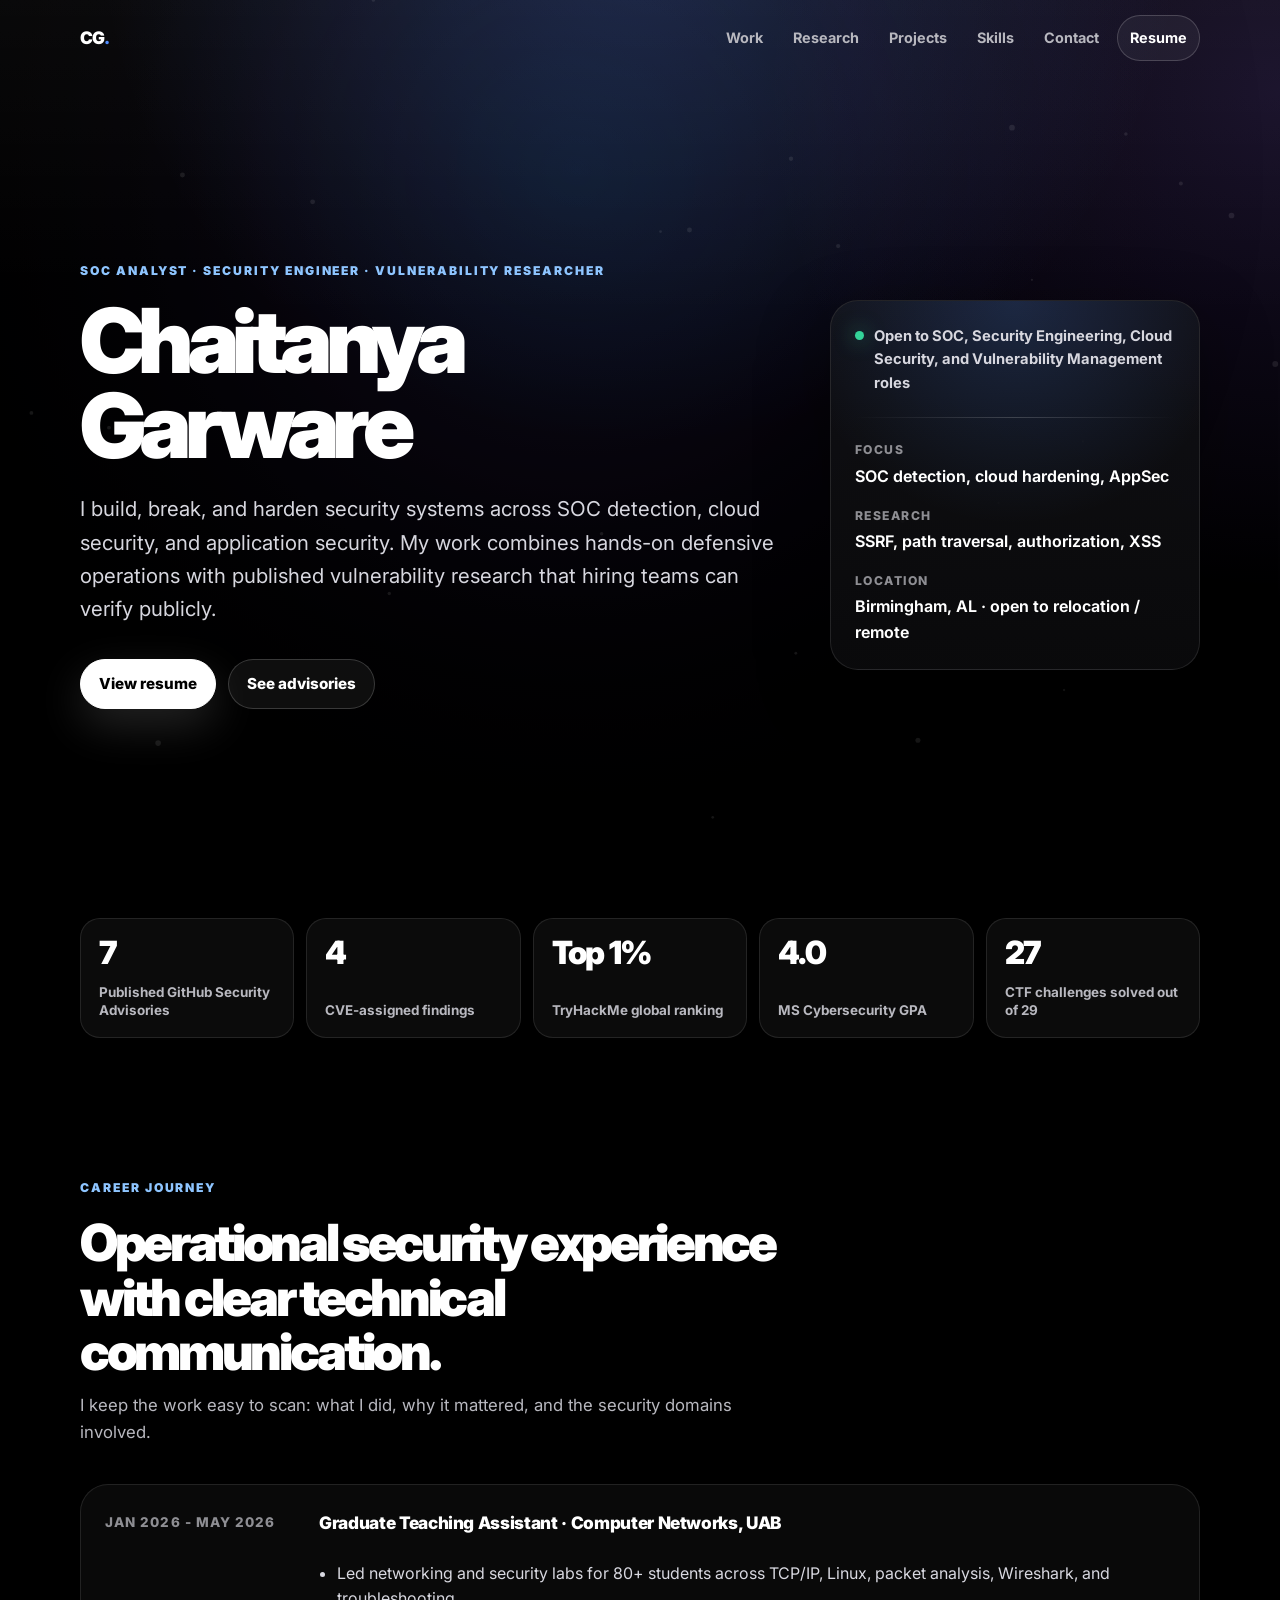
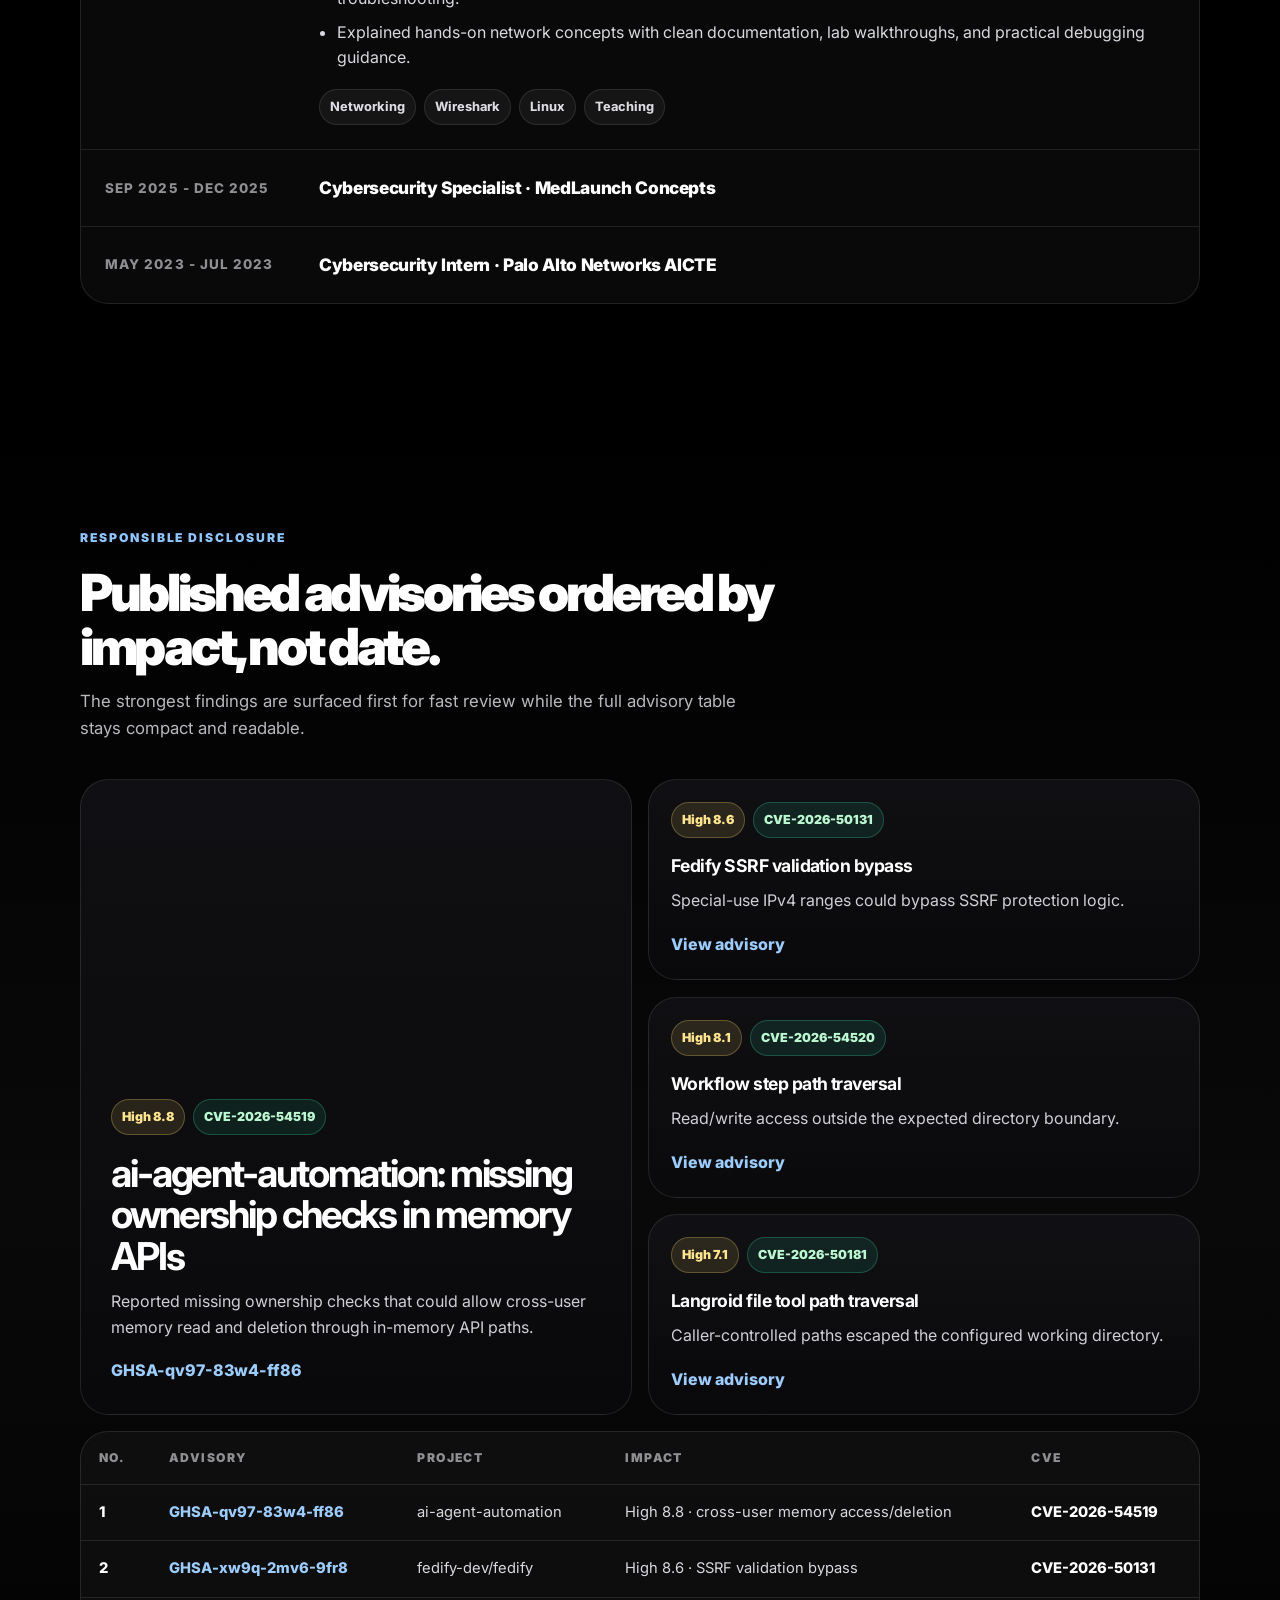
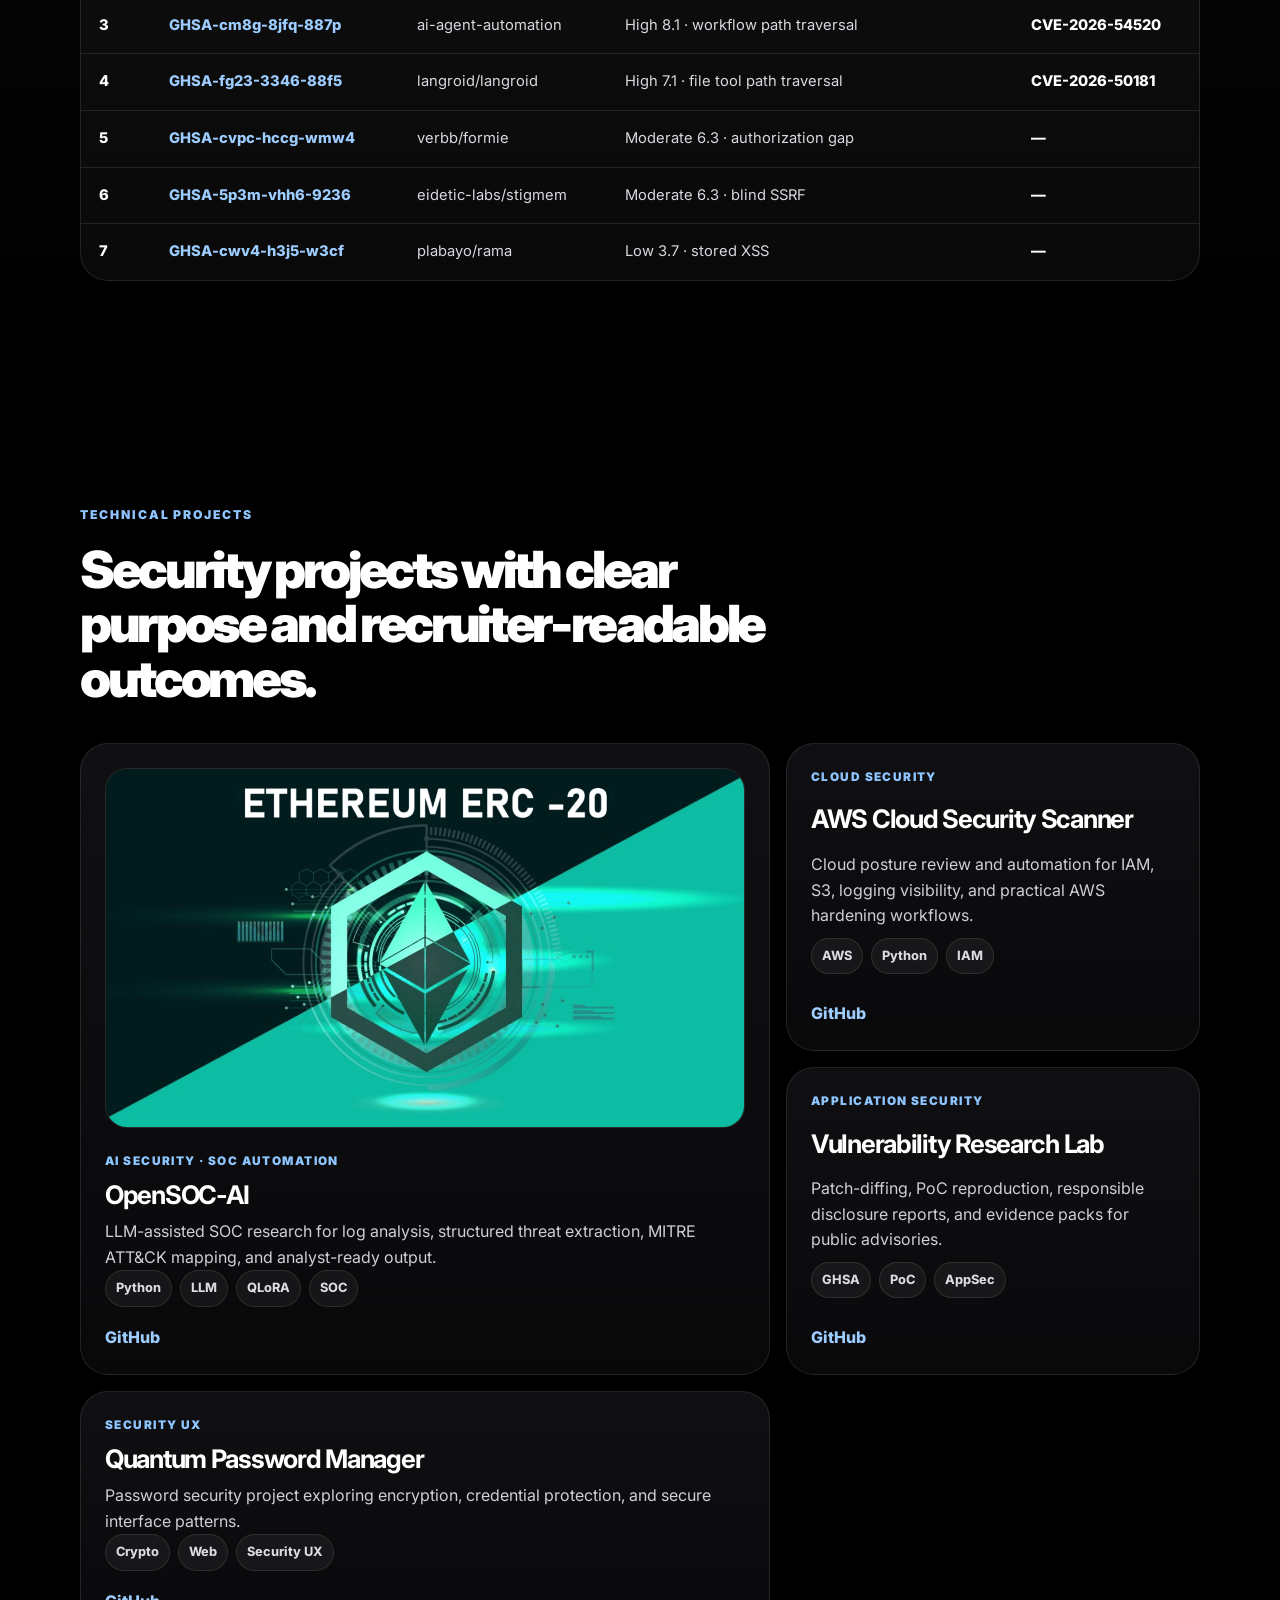
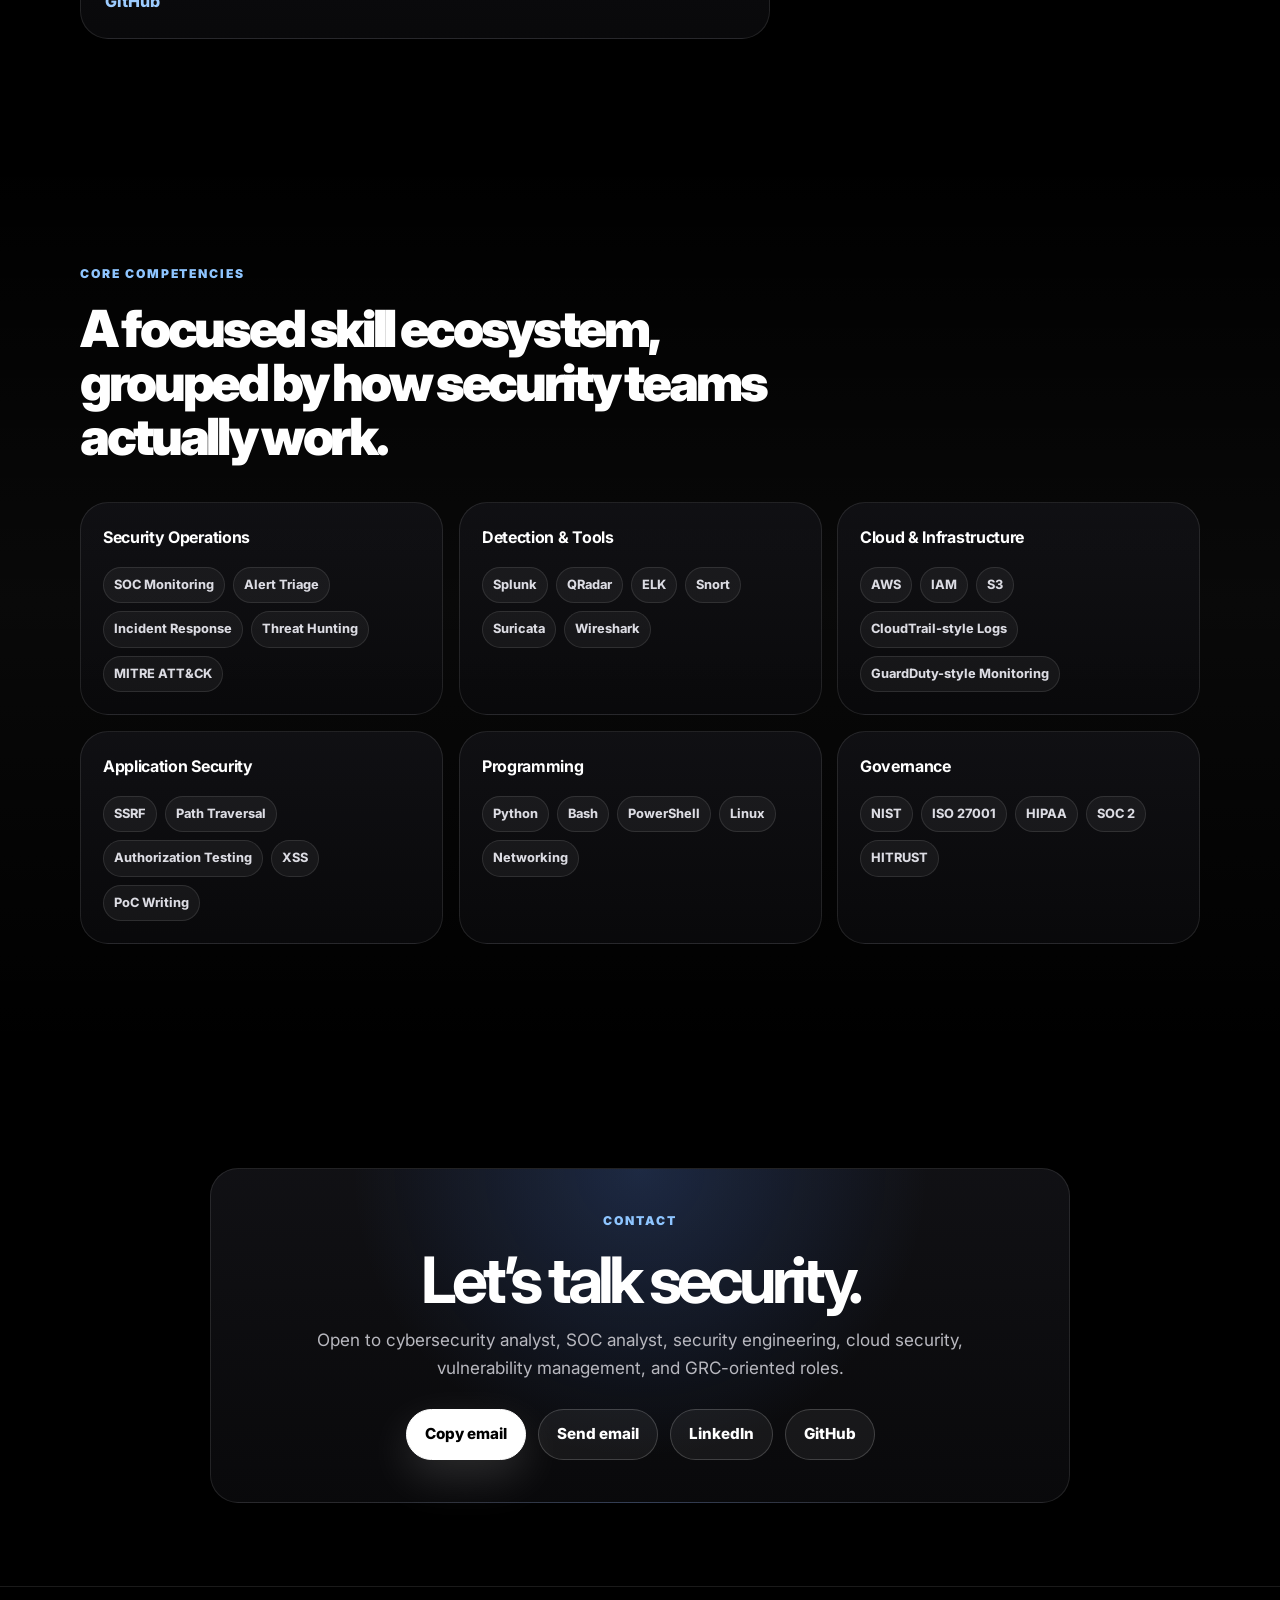
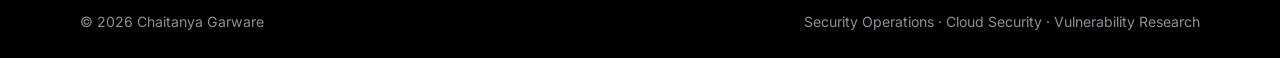
==== commit bf879846: "Upgrade All" ====
--- a/index.html
+++ b/index.html
@@ -3,13 +3,13 @@
 <head>
   <meta charset="utf-8">
   <meta name="viewport" content="width=device-width, initial-scale=1">
-  <title>Chaitanya Garware | SOC Analyst, Security Engineer & Vulnerability Researcher</title>
-  <meta name="description" content="Portfolio of Chaitanya Garware, a SOC analyst, security engineer, and vulnerability researcher focused on security operations, cloud security, application security, and published vulnerability research with 7 GitHub Security Advisories and 4 CVE-assigned findings.">
-  <meta name="keywords" content="Chaitanya Garware, SOC Analyst, Security Engineer, Vulnerability Researcher, CVE, GHSA, UAB, Security+, TryHackMe, Cloud Security">
+  <title>Chaitanya Garware | SOC Analyst & Vulnerability Researcher</title>
+  <meta name="description" content="Premium cybersecurity portfolio for Chaitanya Garware, focused on SOC analysis, cloud security, vulnerability research, published GitHub Security Advisories, and CVE-assigned findings.">
+  <meta name="keywords" content="Chaitanya Garware, SOC Analyst, Security Engineer, Vulnerability Researcher, CVE, GHSA, Cloud Security, UAB, Security+">
   <meta name="author" content="Chaitanya Garware">
-  <meta name="theme-color" content="#07111f">
-  <meta property="og:title" content="Chaitanya Garware | SOC Analyst, Security Engineer & Vulnerability Researcher">
-  <meta property="og:description" content="Security operations, cloud security, and published vulnerability research with 7 advisories and 4 CVE-assigned findings.">
+  <meta name="theme-color" content="#000000">
+  <meta property="og:title" content="Chaitanya Garware | SOC Analyst & Vulnerability Researcher">
+  <meta property="og:description" content="SOC, cloud security, vulnerability research, 7 published advisories, and 4 CVE-assigned findings.">
   <meta property="og:type" content="website">
   <meta property="og:url" content="https://chaitanyagarware.github.io/">
   <meta property="og:image" content="https://chaitanyagarware.github.io/images/proj_5.jpg">
@@ -18,522 +18,267 @@
   <link rel="preconnect" href="https://fonts.googleapis.com">
   <link rel="preconnect" href="https://fonts.gstatic.com" crossorigin>
   <link href="https://fonts.googleapis.com/css2?family=Inter:wght@400;500;600;700;800;900&display=swap" rel="stylesheet">
-  <link rel="stylesheet" href="css/bootstrap.min.css">
-  <style>
-    :root{
-      --bg:#07111f;--bg-soft:#0b1424;--panel:#0f1b2f;--panel-2:#101a2d;--text:#eef4ff;--muted:#adc0da;
-      --line:rgba(165,180,210,.22);--brand:#38bdf8;--brand-2:#a78bfa;--ok:#22c55e;--warn:#f59e0b;
-      --shadow:0 24px 70px rgba(0,0,0,.28);--radius:24px;--nav-h:78px;
-    }
-    *{box-sizing:border-box}
-    html{scroll-behavior:smooth;scroll-padding-top:calc(var(--nav-h) + 24px)}
-    body{
-      margin:0;font-family:Inter,system-ui,-apple-system,BlinkMacSystemFont,"Segoe UI",sans-serif;
-      background:
-        radial-gradient(circle at 10% 8%, rgba(56,189,248,.14), transparent 24rem),
-        radial-gradient(circle at 90% 4%, rgba(167,139,250,.14), transparent 28rem),
-        var(--bg);
-      color:var(--text);line-height:1.72;overflow-x:hidden;
-    }
-    a{color:#8ddcff;text-decoration:none;transition:color .2s ease,opacity .2s ease,transform .2s ease}
-    a:hover{color:#e0f2fe;text-decoration:none}
-    .skip-link{position:absolute;left:-999px;top:12px;background:#fff;color:#000;padding:10px 14px;border-radius:10px;z-index:9999}
-    .skip-link:focus{left:12px}
-    .container{max-width:1120px}
-    .site-nav{min-height:var(--nav-h);background:rgba(7,17,31,.88);backdrop-filter:blur(18px);border-bottom:1px solid var(--line)}
-    .navbar-brand{font-size:1.35rem;font-weight:900;letter-spacing:-.06em;color:#fff!important}
-    .dot{color:var(--brand)}
-    .navbar-toggler{border:1px solid var(--line);padding:.45rem .65rem}
-    .navbar-toggler-icon{width:1.2rem;height:1.2rem}
-    .nav-link{color:#cfdbed!important;font-weight:800;font-size:.92rem;margin-left:.4rem}
-    .nav-link:hover,.nav-link:focus{color:#fff!important}
-    .nav-cta{border:1px solid rgba(56,189,248,.35);border-radius:999px;padding:.45rem .9rem!important;background:rgba(56,189,248,.09)}
-
-    main{padding-top:var(--nav-h)}
-    section{scroll-margin-top:calc(var(--nav-h) + 24px)}
-    .section{padding:84px 0}
-    .section.compact{padding:64px 0}
-    .eyebrow{display:inline-flex;align-items:center;gap:.45rem;color:#bae6fd;background:rgba(56,189,248,.10);border:1px solid rgba(56,189,248,.28);padding:7px 12px;border-radius:999px;font-size:.78rem;letter-spacing:.06em;text-transform:uppercase;font-weight:900}
-    .section-title{max-width:760px;margin-bottom:34px}
-    .section-title h2{font-size:clamp(2rem,4vw,3.15rem);font-weight:900;letter-spacing:-.06em;line-height:1.08;margin:14px 0 12px}
-    .section-title p{color:var(--muted);font-size:1.02rem;margin:0;max-width:64ch}
-
-    .hero{padding:72px 0 54px;min-height:calc(100vh - var(--nav-h));display:flex;align-items:center}
-    .hero-grid{display:grid;grid-template-columns:minmax(0,1.08fr) minmax(320px,.92fr);gap:34px;align-items:start}
-    .hero h1{font-size:clamp(3.2rem,7vw,5.7rem);font-weight:900;line-height:.95;letter-spacing:-.08em;margin:22px 0 18px}
-    .gradient{background:linear-gradient(90deg,#eef7ff,#53c8ff,#a78bfa);-webkit-background-clip:text;background-clip:text;color:transparent}
-    .lead{font-size:clamp(1.03rem,1.95vw,1.24rem);color:#d4e1f2;max-width:60ch;margin:0}
-    .hero-copy{max-width:66ch}
-    .hero-list{list-style:none;padding:0;margin:18px 0 0;display:grid;gap:10px;max-width:62ch}
-    .hero-list li{color:#d8e5f6;position:relative;padding-left:18px}
-    .hero-list li:before{content:"";position:absolute;left:0;top:.72em;width:7px;height:7px;border-radius:50%;background:linear-gradient(90deg,var(--brand),var(--brand-2))}
-    .btn-row{display:flex;flex-wrap:wrap;gap:12px;margin-top:26px}
-    .btn-main,.btn-ghost{display:inline-flex;align-items:center;justify-content:center;gap:.55rem;border-radius:999px;padding:12px 18px;font-weight:900;white-space:nowrap}
-    .btn-main{color:#07111f!important;background:linear-gradient(90deg,var(--brand),var(--brand-2));box-shadow:0 16px 36px rgba(56,189,248,.18)}
-    .btn-ghost{color:#ecf5ff!important;background:rgba(16,26,45,.72);border:1px solid var(--line)}
-    .trust-bar{display:flex;flex-wrap:wrap;gap:10px;margin-top:22px}
-    .trust-pill{border:1px solid var(--line);background:rgba(13,23,40,.82);border-radius:999px;padding:9px 12px;color:#dceaff;font-weight:800;font-size:.84rem}
-
-    .hero-summary{border:1px solid var(--line);border-radius:30px;background:linear-gradient(160deg,rgba(16,26,45,.97),rgba(11,20,36,.92));padding:26px;box-shadow:var(--shadow)}
-    .hero-summary h3{font-size:1.1rem;font-weight:900;letter-spacing:-.03em;margin:0 0 8px}
-    .summary-copy{color:#d4e1f2;font-size:.98rem;margin:0 0 18px;max-width:34ch}
-    .kpi-grid{display:grid;grid-template-columns:repeat(2,minmax(0,1fr));gap:12px;margin-bottom:18px}
-    .stat{background:rgba(3,8,20,.44);border:1px solid var(--line);border-radius:18px;padding:16px}
-    .stat strong{display:block;font-size:1.6rem;line-height:1;color:#fff}
-    .stat span{display:block;color:var(--muted);font-weight:800;font-size:.82rem;margin-top:6px}
-    .summary-panel{border:1px solid var(--line);background:rgba(3,8,20,.28);border-radius:20px;padding:16px}
-    .summary-panel h4{margin:0 0 8px;font-size:.92rem;font-weight:900;color:#fff;text-transform:uppercase;letter-spacing:.06em}
-    .summary-panel ul{margin:0;padding-left:1.1rem;color:#d7e5f6}
-    .summary-panel li+li{margin-top:8px}
-
-    .grid{display:grid;gap:22px}
-    .grid-2{grid-template-columns:repeat(2,minmax(0,1fr))}
-    .grid-3{grid-template-columns:repeat(3,minmax(0,1fr))}
-    .grid-4{grid-template-columns:repeat(4,minmax(0,1fr))}
-    .cardx{min-width:0;height:100%;background:linear-gradient(180deg,rgba(16,26,45,.94),rgba(13,23,40,.88));border:1px solid var(--line);border-radius:24px;padding:24px;box-shadow:0 18px 50px rgba(0,0,0,.14)}
-    .cardx.highlight{border-color:rgba(56,189,248,.34);background:linear-gradient(180deg,rgba(56,189,248,.11),rgba(13,23,40,.90))}
-    .cardx h3{font-size:1.1rem;font-weight:900;letter-spacing:-.03em;line-height:1.28;margin:0 0 10px;color:#fff}
-    .cardx p,.cardx li{color:#d4e1f2}
-    .cardx p:last-child{margin-bottom:0}
-    .list-clean{padding-left:1.1rem;margin:0}
-    .list-clean li+li{margin-top:8px}
-    .tag-list{display:flex;flex-wrap:wrap;gap:8px;margin-top:16px}
-    .tag{display:inline-flex;align-items:center;max-width:100%;font-size:.78rem;font-weight:900;color:#dceaff;background:rgba(165,180,210,.10);border:1px solid rgba(165,180,210,.24);padding:6px 10px;border-radius:999px}
-    .tag.high{border-color:rgba(245,158,11,.45);color:#fde68a}
-    .tag.ok{border-color:rgba(34,197,94,.45);color:#bbf7d0}
-    .tag.mid{border-color:rgba(56,189,248,.35);color:#bae6fd}
-
-    .timeline{position:relative}
-    .timeline:before{content:"";position:absolute;left:13px;top:7px;bottom:7px;width:2px;background:linear-gradient(var(--brand),var(--brand-2))}
-    .timeline-item{position:relative;padding-left:48px;margin-bottom:22px}
-    .timeline-item:last-child{margin-bottom:0}
-    .timeline-item:before{content:"";position:absolute;left:5px;top:6px;width:18px;height:18px;border-radius:50%;border:4px solid var(--brand);background:var(--bg)}
-    .date{display:block;color:#93c5fd;font-weight:900;font-size:.83rem;text-transform:uppercase;letter-spacing:.04em;margin-bottom:4px}
-
-    .impact-grid{display:grid;grid-template-columns:repeat(2,minmax(0,1fr));gap:18px;margin-bottom:22px}
-    .impact-card{display:flex;flex-direction:column;gap:12px}
-    .impact-top{display:flex;flex-wrap:wrap;align-items:center;gap:8px}
-    .meta{color:var(--muted);font-weight:800;font-size:.86rem}
-    .table-wrap{overflow-x:auto;border:1px solid var(--line);border-radius:22px;background:rgba(13,23,40,.76);box-shadow:0 18px 50px rgba(0,0,0,.12)}
-    .advisory-table{width:100%;min-width:960px;border-collapse:collapse;color:#d4e1f2}
-    .advisory-table th,.advisory-table td{padding:15px 16px;border-bottom:1px solid var(--line);vertical-align:top}
-    .advisory-table th{color:#fff;text-transform:uppercase;letter-spacing:.06em;font-size:.76rem;background:rgba(56,189,248,.09)}
-    .advisory-table tr:last-child td{border-bottom:0}
-    .advisory-table td:first-child{font-weight:900;color:#fff}
-    .advisory-table code{color:#e0f2fe;background:rgba(165,180,210,.10);border:1px solid rgba(165,180,210,.18);border-radius:7px;padding:2px 6px}
-    .severity{font-weight:900;color:#fde68a}
-    .cve-cell{font-weight:900;color:#bbf7d0}
-    .status-cell{font-weight:900;color:#bae6fd}
-
-    .project-img{display:block;aspect-ratio:16/9;border-radius:18px;overflow:hidden;border:1px solid var(--line);background:#0b1220;margin-bottom:18px}
-    .project-img img{width:100%;height:100%;display:block;object-fit:cover;object-position:center;transition:transform .35s ease}
-    .cardx:hover .project-img img{transform:scale(1.035)}
-
-    .resume-panel,.contact-panel{background:linear-gradient(100deg,rgba(56,189,248,.12),rgba(167,139,250,.12));border:1px solid var(--line);border-radius:30px;padding:30px}
-    .resume-panel{display:grid;grid-template-columns:minmax(0,1fr) auto;align-items:center;gap:22px}
-    .contact-grid{display:grid;grid-template-columns:2fr repeat(3,minmax(150px,1fr));gap:14px;margin-top:20px}
-    .contact-item{min-width:0;border:1px solid var(--line);border-radius:18px;padding:16px;background:rgba(3,8,20,.34)}
-    .contact-item span{display:block;color:var(--muted);font-size:.78rem;font-weight:900;text-transform:uppercase;letter-spacing:.06em}
-    .contact-item strong{display:block;margin-top:4px;color:#fff;font-size:1rem;overflow-wrap:anywhere}
-
-    .footer{border-top:1px solid var(--line);padding:28px 0;color:var(--muted);font-size:.9rem}
-    .footer-flex{display:flex;justify-content:space-between;gap:14px;flex-wrap:wrap}
-    .small-note{font-size:.86rem;color:var(--muted);margin-top:10px}
-
-    @media (max-width:991.98px){
-      :root{--nav-h:74px}
-      .hero-grid,.grid-4,.grid-3,.grid-2,.impact-grid,.contact-grid,.resume-panel{grid-template-columns:1fr}
-      .hero{padding-top:56px}
-    }
-    @media (max-width:767.98px){
-      .section{padding:66px 0}
-      .section.compact{padding:54px 0}
-      .hero h1{font-size:clamp(2.85rem,16vw,4.3rem)}
-      .btn-row a{width:100%}
-      .nav-link{margin-left:0;padding:.65rem 0!important}
-      .nav-cta{padding:.65rem 0!important;border:0;background:transparent}
-      .hero-summary,.cardx,.resume-panel,.contact-panel{padding:22px}
-      .kpi-grid{grid-template-columns:1fr 1fr}
-    }
-    @media (prefers-reduced-motion:reduce){
-      html{scroll-behavior:auto}
-      *,*:before,*:after{animation-duration:.01ms!important;animation-iteration-count:1!important;transition-duration:.01ms!important}
-    }
-  </style>
+  <link rel="stylesheet" href="css/portfolio.css">
 </head>
 <body>
-  <a class="skip-link" href="#main-content">Skip to main content</a>
-  <nav class="navbar navbar-expand-lg navbar-dark fixed-top site-nav" aria-label="Main navigation">
-    <div class="container">
-      <a class="navbar-brand" href="#home" aria-label="Chaitanya Garware home">CG<span class="dot">.</span></a>
-      <button class="navbar-toggler" type="button" data-toggle="collapse" data-target="#navContent" aria-controls="navContent" aria-expanded="false" aria-label="Toggle navigation">
-        <span class="navbar-toggler-icon"></span>
+  <a class="skip-link" href="#main">Skip to main content</a>
+  <canvas id="ambient-canvas" aria-hidden="true"></canvas>
+
+  <header class="site-header" data-blur-header>
+    <div class="container nav-shell">
+      <a class="brand" href="#home" aria-label="Chaitanya Garware home">CG<span>.</span></a>
+      <button class="nav-toggle" type="button" aria-expanded="false" aria-controls="site-nav" data-nav-toggle>
+        <span></span><span></span>
+        <span class="sr-only">Toggle navigation</span>
       </button>
-      <div class="collapse navbar-collapse" id="navContent">
-        <ul class="navbar-nav ml-auto align-items-lg-center">
-          <li class="nav-item"><a class="nav-link" href="#about">About</a></li>
-          <li class="nav-item"><a class="nav-link" href="#experience">Experience</a></li>
-          <li class="nav-item"><a class="nav-link" href="#research">Research</a></li>
-          <li class="nav-item"><a class="nav-link" href="#projects">Projects</a></li>
-          <li class="nav-item"><a class="nav-link" href="#contact">Contact</a></li>
-          <li class="nav-item"><a class="nav-link nav-cta" href="assets/Chaitanya-Garware-Resume.pdf" target="_blank" rel="noopener noreferrer">Resume</a></li>
-        </ul>
-      </div>
+      <nav id="site-nav" class="site-nav" aria-label="Main navigation" data-nav>
+        <a href="#work">Work</a>
+        <a href="#research">Research</a>
+        <a href="#projects">Projects</a>
+        <a href="#skills">Skills</a>
+        <a href="#contact">Contact</a>
+        <a class="nav-pill" href="assets/Chaitanya-Garware-Resume.pdf" target="_blank" rel="noopener noreferrer">Resume</a>
+      </nav>
     </div>
-  </nav>
-
-  <main id="main-content">
-    <section class="hero" id="home">
+  </header>
+
+  <main id="main">
+    <section class="hero section" id="home" aria-label="Hero">
       <div class="container hero-grid">
         <div class="hero-copy">
-          <span class="eyebrow">SOC Analyst · Security Engineer · Vulnerability Researcher</span>
-          <h1>Chaitanya<br><span class="gradient">Garware</span></h1>
-          <p class="lead">I work across security operations, cloud security, application security, and responsible disclosure. My portfolio combines hands-on defensive work with published open-source vulnerability research that recruiters and hiring managers can verify publicly.</p>
-          <ul class="hero-list" aria-label="Key highlights">
-            <li>MS in Cybersecurity from UAB with a 4.0 GPA and CompTIA Security+ certification.</li>
-            <li>Published 7 GitHub Security Advisories, including 4 CVE-assigned findings across SSRF, path traversal, and authorization issues.</li>
-            <li>Top 1% on TryHackMe and strong interest in SOC detection, cloud hardening, and security engineering.</li>
-          </ul>
-          <div class="btn-row" aria-label="Primary links">
-            <a class="btn-main" href="assets/Chaitanya-Garware-Resume.pdf" target="_blank" rel="noopener noreferrer">View Resume</a>
-            <a class="btn-ghost" href="assets/Chaitanya-Garware-Resume.pdf" download>Download Resume</a>
-            <a class="btn-ghost" href="https://www.linkedin.com/in/chaitanya-garware/" target="_blank" rel="noopener noreferrer">LinkedIn</a>
-            <a class="btn-ghost" href="https://github.com/chaitanyagarware" target="_blank" rel="noopener noreferrer">GitHub</a>
-          </div>
-          <div class="trust-bar" aria-label="Highlights">
-            <span class="trust-pill">7 Published Advisories</span>
-            <span class="trust-pill">4 CVE-Assigned Findings</span>
-            <span class="trust-pill">Top 1% TryHackMe</span>
-            <span class="trust-pill">Security+</span>
-          </div>
-        </div>
-
-        <aside class="hero-summary" aria-label="Profile summary">
-          <h3>At a glance</h3>
-          <p class="summary-copy">A cleaner summary of what matters most to a recruiter or security hiring manager.</p>
-          <div class="kpi-grid">
-            <div class="stat"><strong>7</strong><span>Published advisories</span></div>
-            <div class="stat"><strong>4</strong><span>CVE-assigned findings</span></div>
-            <div class="stat"><strong>4.0</strong><span>MS GPA</span></div>
-            <div class="stat"><strong>Top 1%</strong><span>TryHackMe</span></div>
-          </div>
-          <div class="summary-panel" style="margin-bottom:14px">
-            <h4>Core focus</h4>
-            <ul>
-              <li>SOC monitoring, alert triage, log analysis, and detection-oriented security work.</li>
-              <li>Cloud and application security with an emphasis on evidence-first communication.</li>
-              <li>Publicly verifiable research in SSRF, path traversal, authorization, and XSS issues.</li>
-            </ul>
-          </div>
-          <div class="summary-panel">
-            <h4>Open to roles</h4>
-            <ul>
-              <li>Cybersecurity Analyst</li>
-              <li>SOC Analyst</li>
-              <li>Security Engineer</li>
-              <li>Cloud Security / Vulnerability Management</li>
-            </ul>
-          </div>
+          <p class="kicker reveal">SOC Analyst · Security Engineer · Vulnerability Researcher</p>
+          <div class="headline-mask">
+            <h1 class="hero-title reveal">Chaitanya Garware</h1>
+          </div>
+          <p class="hero-subtitle reveal delay-1">I build, break, and harden security systems across SOC detection, cloud security, and application security. My work combines hands-on defensive operations with published vulnerability research that hiring teams can verify publicly.</p>
+          <div class="hero-actions reveal delay-2">
+            <a class="button button-primary" href="assets/Chaitanya-Garware-Resume.pdf" target="_blank" rel="noopener noreferrer">View resume</a>
+            <a class="button button-secondary" href="#research">See advisories</a>
+          </div>
+        </div>
+
+        <aside class="signal-card reveal delay-2" aria-label="Portfolio summary">
+          <div class="signal-card-top">
+            <span class="status-dot"></span>
+            <span>Open to SOC, Security Engineering, Cloud Security, and Vulnerability Management roles</span>
+          </div>
+          <div class="signal-line"></div>
+          <dl class="signal-list">
+            <div><dt>Focus</dt><dd>SOC detection, cloud hardening, AppSec</dd></div>
+            <div><dt>Research</dt><dd>SSRF, path traversal, authorization, XSS</dd></div>
+            <div><dt>Location</dt><dd>Birmingham, AL · open to relocation / remote</dd></div>
+          </dl>
         </aside>
       </div>
     </section>
 
-    <section class="section compact" id="about">
-      <div class="container">
-        <div class="section-title">
-          <span class="eyebrow">About</span>
-          <h2>Practical security work with strong readability and real evidence.</h2>
-          <p>I focus on the kind of work that translates well to both technical reviewers and recruiters: detection thinking, clear documentation, responsible disclosure, and measurable security impact.</p>
-        </div>
-        <div class="grid grid-4">
-          <div class="cardx">
-            <h3>SOC & Detection</h3>
-            <p>Alert triage, log analysis, IDS tuning, detection thinking, MITRE ATT&amp;CK alignment, and analyst-friendly reporting.</p>
-          </div>
-          <div class="cardx">
-            <h3>Cloud Security</h3>
-            <p>AWS-focused hardening, IAM and S3 review, cloud logging visibility, and security monitoring workflows.</p>
-          </div>
-          <div class="cardx">
-            <h3>Vulnerability Research</h3>
-            <p>Patch diffing, PoC validation, disclosure writing, and public advisories covering SSRF, path traversal, and authorization issues.</p>
-          </div>
-          <div class="cardx">
-            <h3>Communication</h3>
-            <p>Clean writeups, impact summaries, remediation guidance, and recruiter-readable presentation of technical accomplishments.</p>
-          </div>
-        </div>
-      </div>
-    </section>
-
-    <section class="section" id="experience">
-      <div class="container">
-        <div class="section-title">
-          <span class="eyebrow">Experience</span>
-          <h2>Hands-on security, teaching, and healthcare security work.</h2>
-          <p>My experience spans university instruction, healthcare security support, IDS tuning, vulnerability management, and practical network and cloud security workflows.</p>
-        </div>
-        <div class="grid grid-2">
-          <div class="cardx timeline">
-            <div class="timeline-item">
-              <span class="date">Jan 2026 - May 2026</span>
-              <h3>Graduate Teaching Assistant - Computer Networks, UAB</h3>
-              <p>Led networking and security labs for 80+ students covering TCP/IP, Linux, packet analysis, Wireshark, network troubleshooting, and practical communication of technical concepts.</p>
-            </div>
-            <div class="timeline-item">
-              <span class="date">Sep 2025 - Dec 2025</span>
-              <h3>Cybersecurity Specialist - MedLaunch Concepts</h3>
-              <p>Built SIEM dashboards and alerting workflows, supported remediation of critical vulnerabilities, and mapped security controls for ISO 27001, HITRUST, HIPAA, and SOC 2 readiness.</p>
-            </div>
-            <div class="timeline-item">
-              <span class="date">May 2023 - Jul 2023</span>
-              <h3>Cybersecurity Intern - Palo Alto Networks AICTE</h3>
-              <p>Deployed and tuned Snort/Suricata IDS rules, validated vulnerabilities with Kali Linux and Nmap, and improved alert quality through packet and traffic analysis.</p>
-            </div>
-          </div>
-          <div class="cardx">
-            <h3>Core security stack</h3>
-            <ul class="list-clean">
-              <li><strong>Security Operations:</strong> SOC monitoring, incident triage, threat hunting mindset, reporting, and analyst workflows.</li>
-              <li><strong>SIEM &amp; Detection:</strong> Splunk, QRadar, ELK, Snort, Suricata, IDS/IPS, rule tuning, and use-case development.</li>
-              <li><strong>Cloud &amp; Infrastructure:</strong> AWS, IAM, S3, CloudTrail-style telemetry, GuardDuty-style monitoring, and endpoint security concepts.</li>
-              <li><strong>Application Security:</strong> GHSA reporting, CVE-linked disclosure, PoC writing, path traversal, SSRF, and authorization testing.</li>
-              <li><strong>Frameworks:</strong> MITRE ATT&amp;CK, NIST, ISO 27001, HIPAA, SOC 2, and HITRUST.</li>
-            </ul>
-            <div class="tag-list">
-              <span class="tag">Python</span>
-              <span class="tag">Bash</span>
-              <span class="tag">PowerShell</span>
-              <span class="tag">Linux</span>
-              <span class="tag">Networking</span>
-            </div>
-          </div>
-        </div>
-      </div>
-    </section>
-
-    <section class="section compact" id="research">
-      <div class="container">
-        <div class="section-title">
-          <span class="eyebrow">Research &amp; Advisories</span>
-          <h2>Published advisories sorted by impact, highest severity first.</h2>
-          <p>The highest-severity work is surfaced first for better recruiter readability. The full advisory list below is ordered by criticality, not by date.</p>
-        </div>
-
-        <div class="impact-grid">
-          <a class="cardx impact-card highlight" href="https://github.com/vmDeshpande/ai-agent-automation/security/advisories/GHSA-qv97-83w4-ff86" target="_blank" rel="noopener noreferrer">
-            <div class="impact-top"><span class="tag high">High 8.8</span><span class="tag ok">CVE-2026-54519</span><span class="tag mid">GHSA-qv97-83w4-ff86</span></div>
-            <h3>ai-agent-automation - missing ownership checks in memory APIs</h3>
+    <section class="metrics-band" aria-label="Quick metrics">
+      <div class="container metrics-grid">
+        <div class="metric reveal"><strong data-count="7">0</strong><span>Published GitHub Security Advisories</span></div>
+        <div class="metric reveal"><strong data-count="4">0</strong><span>CVE-assigned findings</span></div>
+        <div class="metric reveal"><strong data-count="1" data-prefix="Top ">0</strong><span>TryHackMe global ranking</span></div>
+        <div class="metric reveal"><strong data-count="4" data-decimal="1">0</strong><span>MS Cybersecurity GPA</span></div>
+        <div class="metric reveal"><strong data-count="27">0</strong><span>CTF challenges solved out of 29</span></div>
+      </div>
+    </section>
+
+    <section class="section" id="work">
+      <div class="container">
+        <div class="section-heading reveal">
+          <p class="kicker">Career journey</p>
+          <h2>Operational security experience with clear technical communication.</h2>
+          <p>I keep the work easy to scan: what I did, why it mattered, and the security domains involved.</p>
+        </div>
+
+        <div class="timeline" data-accordion>
+          <article class="timeline-item reveal is-open">
+            <button class="timeline-button" type="button" aria-expanded="true">
+              <span class="timeline-date">Jan 2026 - May 2026</span>
+              <span class="timeline-title">Graduate Teaching Assistant · Computer Networks, UAB</span>
+            </button>
+            <div class="timeline-panel">
+              <ul>
+                <li>Led networking and security labs for 80+ students across TCP/IP, Linux, packet analysis, Wireshark, and troubleshooting.</li>
+                <li>Explained hands-on network concepts with clean documentation, lab walkthroughs, and practical debugging guidance.</li>
+              </ul>
+              <div class="chips"><span>Networking</span><span>Wireshark</span><span>Linux</span><span>Teaching</span></div>
+            </div>
+          </article>
+
+          <article class="timeline-item reveal">
+            <button class="timeline-button" type="button" aria-expanded="false">
+              <span class="timeline-date">Sep 2025 - Dec 2025</span>
+              <span class="timeline-title">Cybersecurity Specialist · MedLaunch Concepts</span>
+            </button>
+            <div class="timeline-panel" hidden>
+              <ul>
+                <li>Built SIEM dashboards and alerting workflows to improve security visibility and triage readiness.</li>
+                <li>Supported vulnerability remediation and mapped controls for ISO 27001, HITRUST, HIPAA, and SOC 2 readiness.</li>
+              </ul>
+              <div class="chips"><span>SIEM</span><span>Cloud Security</span><span>Vulnerability Management</span><span>Compliance</span></div>
+            </div>
+          </article>
+
+          <article class="timeline-item reveal">
+            <button class="timeline-button" type="button" aria-expanded="false">
+              <span class="timeline-date">May 2023 - Jul 2023</span>
+              <span class="timeline-title">Cybersecurity Intern · Palo Alto Networks AICTE</span>
+            </button>
+            <div class="timeline-panel" hidden>
+              <ul>
+                <li>Deployed and tuned Snort and Suricata IDS rules for practical alerting and detection workflows.</li>
+                <li>Validated vulnerabilities using Kali Linux and Nmap while improving alert quality through packet and traffic analysis.</li>
+              </ul>
+              <div class="chips"><span>Snort</span><span>Suricata</span><span>Nmap</span><span>Kali Linux</span></div>
+            </div>
+          </article>
+        </div>
+      </div>
+    </section>
+
+    <section class="section section-muted" id="research">
+      <div class="container">
+        <div class="section-heading reveal">
+          <p class="kicker">Responsible disclosure</p>
+          <h2>Published advisories ordered by impact, not date.</h2>
+          <p>The strongest findings are surfaced first for fast review while the full advisory table stays compact and readable.</p>
+        </div>
+
+        <div class="research-layout">
+          <article class="featured-finding reveal" data-tilt>
+            <div class="finding-header"><span class="severity high">High 8.8</span><span class="cve">CVE-2026-54519</span></div>
+            <h3>ai-agent-automation: missing ownership checks in memory APIs</h3>
             <p>Reported missing ownership checks that could allow cross-user memory read and deletion through in-memory API paths.</p>
-            <span class="meta">Project: vmDeshpande/ai-agent-automation · Impact: cross-user data access and deletion</span>
-          </a>
-          <a class="cardx impact-card highlight" href="https://github.com/fedify-dev/fedify/security/advisories/GHSA-xw9q-2mv6-9fr8" target="_blank" rel="noopener noreferrer">
-            <div class="impact-top"><span class="tag high">High 8.6</span><span class="tag ok">CVE-2026-50131</span><span class="tag mid">GHSA-xw9q-2mv6-9fr8</span></div>
-            <h3>Fedify - incomplete SSRF mitigation / special-use IPv4 bypass</h3>
-            <p>Reported a validation gap where special-use IPv4 ranges could bypass SSRF protection logic and be treated as acceptable external destinations.</p>
-            <span class="meta">Project: fedify-dev/fedify · Impact: SSRF validation bypass</span>
-          </a>
-          <a class="cardx impact-card highlight" href="https://github.com/vmDeshpande/ai-agent-automation/security/advisories/GHSA-cm8g-8jfq-887p" target="_blank" rel="noopener noreferrer">
-            <div class="impact-top"><span class="tag high">High 8.1</span><span class="tag ok">CVE-2026-54520</span><span class="tag mid">GHSA-cm8g-8jfq-887p</span></div>
-            <h3>ai-agent-automation - workflow step path traversal</h3>
-            <p>Reported a workflow file-step path traversal issue allowing read and write access outside the expected directory boundary.</p>
-            <span class="meta">Project: vmDeshpande/ai-agent-automation · Impact: workflow file boundary bypass</span>
-          </a>
-          <a class="cardx impact-card highlight" href="https://github.com/langroid/langroid/security/advisories/GHSA-fg23-3346-88f5" target="_blank" rel="noopener noreferrer">
-            <div class="impact-top"><span class="tag high">High 7.1</span><span class="tag ok">CVE-2026-50181</span><span class="tag mid">GHSA-fg23-3346-88f5</span></div>
-            <h3>Langroid - file tool path traversal outside configured directory</h3>
-            <p>Reported read/write path traversal risk in file tools when caller-controlled paths escaped the intended configured working directory.</p>
-            <span class="meta">Project: langroid/langroid · Impact: file read and write outside intended boundary</span>
-          </a>
-        </div>
-
-        <div class="table-wrap" role="region" aria-label="Published advisory table">
-          <table class="advisory-table">
+            <a href="https://github.com/vmDeshpande/ai-agent-automation/security/advisories/GHSA-qv97-83w4-ff86" target="_blank" rel="noopener noreferrer">GHSA-qv97-83w4-ff86</a>
+          </article>
+
+          <div class="finding-stack">
+            <article class="finding-mini reveal" data-tilt>
+              <div><span class="severity high">High 8.6</span><span class="cve">CVE-2026-50131</span></div>
+              <h3>Fedify SSRF validation bypass</h3>
+              <p>Special-use IPv4 ranges could bypass SSRF protection logic.</p>
+              <a href="https://github.com/fedify-dev/fedify/security/advisories/GHSA-xw9q-2mv6-9fr8" target="_blank" rel="noopener noreferrer">View advisory</a>
+            </article>
+            <article class="finding-mini reveal" data-tilt>
+              <div><span class="severity high">High 8.1</span><span class="cve">CVE-2026-54520</span></div>
+              <h3>Workflow step path traversal</h3>
+              <p>Read/write access outside the expected directory boundary.</p>
+              <a href="https://github.com/vmDeshpande/ai-agent-automation/security/advisories/GHSA-cm8g-8jfq-887p" target="_blank" rel="noopener noreferrer">View advisory</a>
+            </article>
+            <article class="finding-mini reveal" data-tilt>
+              <div><span class="severity high">High 7.1</span><span class="cve">CVE-2026-50181</span></div>
+              <h3>Langroid file tool path traversal</h3>
+              <p>Caller-controlled paths escaped the configured working directory.</p>
+              <a href="https://github.com/langroid/langroid/security/advisories/GHSA-fg23-3346-88f5" target="_blank" rel="noopener noreferrer">View advisory</a>
+            </article>
+          </div>
+        </div>
+
+        <div class="table-card reveal">
+          <table>
             <thead>
-              <tr>
-                <th>No.</th>
-                <th>Advisory</th>
-                <th>Project</th>
-                <th>Severity</th>
-                <th>Impact</th>
-                <th>CVE</th>
-                <th>Status</th>
-              </tr>
+              <tr><th>No.</th><th>Advisory</th><th>Project</th><th>Impact</th><th>CVE</th></tr>
             </thead>
             <tbody>
-              <tr>
-                <td>1</td>
-                <td><a href="https://github.com/vmDeshpande/ai-agent-automation/security/advisories/GHSA-qv97-83w4-ff86" target="_blank" rel="noopener noreferrer"><code>GHSA-qv97-83w4-ff86</code></a></td>
-                <td><code>vmDeshpande/ai-agent-automation</code></td>
-                <td class="severity">High 8.8</td>
-                <td>Missing ownership checks allowed cross-user memory read and deletion.</td>
-                <td class="cve-cell">CVE-2026-54519</td>
-                <td class="status-cell">Published</td>
-              </tr>
-              <tr>
-                <td>2</td>
-                <td><a href="https://github.com/fedify-dev/fedify/security/advisories/GHSA-xw9q-2mv6-9fr8" target="_blank" rel="noopener noreferrer"><code>GHSA-xw9q-2mv6-9fr8</code></a></td>
-                <td><code>fedify-dev/fedify</code></td>
-                <td class="severity">High 8.6</td>
-                <td>Incomplete SSRF mitigation allowed special-use IPv4 bypass.</td>
-                <td class="cve-cell">CVE-2026-50131</td>
-                <td class="status-cell">Published</td>
-              </tr>
-              <tr>
-                <td>3</td>
-                <td><a href="https://github.com/vmDeshpande/ai-agent-automation/security/advisories/GHSA-cm8g-8jfq-887p" target="_blank" rel="noopener noreferrer"><code>GHSA-cm8g-8jfq-887p</code></a></td>
-                <td><code>vmDeshpande/ai-agent-automation</code></td>
-                <td class="severity">High 8.1</td>
-                <td>Workflow step path traversal enabled read/write outside expected directory.</td>
-                <td class="cve-cell">CVE-2026-54520</td>
-                <td class="status-cell">Published</td>
-              </tr>
-              <tr>
-                <td>4</td>
-                <td><a href="https://github.com/langroid/langroid/security/advisories/GHSA-fg23-3346-88f5" target="_blank" rel="noopener noreferrer"><code>GHSA-fg23-3346-88f5</code></a></td>
-                <td><code>langroid/langroid</code></td>
-                <td class="severity">High 7.1</td>
-                <td>Path traversal in file tools enabled read/write outside configured directory.</td>
-                <td class="cve-cell">CVE-2026-50181</td>
-                <td class="status-cell">Published</td>
-              </tr>
-              <tr>
-                <td>5</td>
-                <td><a href="https://github.com/verbb/formie/security/advisories/GHSA-cvpc-hccg-wmw4" target="_blank" rel="noopener noreferrer"><code>GHSA-cvpc-hccg-wmw4</code></a></td>
-                <td><code>verbb/formie</code></td>
-                <td class="severity">Moderate 6.3</td>
-                <td>Missing authorization let low-privileged users modify plugin configuration.</td>
-                <td>—</td>
-                <td class="status-cell">Published</td>
-              </tr>
-              <tr>
-                <td>6</td>
-                <td><a href="https://github.com/eidetic-labs/stigmem/security/advisories/GHSA-5p3m-vhh6-9236" target="_blank" rel="noopener noreferrer"><code>GHSA-5p3m-vhh6-9236</code></a></td>
-                <td><code>eidetic-labs/stigmem</code></td>
-                <td class="severity">Moderate 6.3</td>
-                <td>Blind SSRF via unvalidated webhook subscription delivery address.</td>
-                <td>—</td>
-                <td class="status-cell">Published</td>
-              </tr>
-              <tr>
-                <td>7</td>
-                <td><a href="https://github.com/plabayo/rama/security/advisories/GHSA-cwv4-h3j5-w3cf" target="_blank" rel="noopener noreferrer"><code>GHSA-cwv4-h3j5-w3cf</code></a></td>
-                <td><code>plabayo/rama</code></td>
-                <td class="severity">Low 3.7</td>
-                <td>Stored XSS in ServeDir HTML directory listing through unescaped names and URI paths.</td>
-                <td>—</td>
-                <td class="status-cell">Published</td>
-              </tr>
+              <tr><td>1</td><td><a href="https://github.com/vmDeshpande/ai-agent-automation/security/advisories/GHSA-qv97-83w4-ff86" target="_blank" rel="noopener noreferrer">GHSA-qv97-83w4-ff86</a></td><td>ai-agent-automation</td><td>High 8.8 · cross-user memory access/deletion</td><td>CVE-2026-54519</td></tr>
+              <tr><td>2</td><td><a href="https://github.com/fedify-dev/fedify/security/advisories/GHSA-xw9q-2mv6-9fr8" target="_blank" rel="noopener noreferrer">GHSA-xw9q-2mv6-9fr8</a></td><td>fedify-dev/fedify</td><td>High 8.6 · SSRF validation bypass</td><td>CVE-2026-50131</td></tr>
+              <tr><td>3</td><td><a href="https://github.com/vmDeshpande/ai-agent-automation/security/advisories/GHSA-cm8g-8jfq-887p" target="_blank" rel="noopener noreferrer">GHSA-cm8g-8jfq-887p</a></td><td>ai-agent-automation</td><td>High 8.1 · workflow path traversal</td><td>CVE-2026-54520</td></tr>
+              <tr><td>4</td><td><a href="https://github.com/langroid/langroid/security/advisories/GHSA-fg23-3346-88f5" target="_blank" rel="noopener noreferrer">GHSA-fg23-3346-88f5</a></td><td>langroid/langroid</td><td>High 7.1 · file tool path traversal</td><td>CVE-2026-50181</td></tr>
+              <tr><td>5</td><td><a href="https://github.com/verbb/formie/security/advisories/GHSA-cvpc-hccg-wmw4" target="_blank" rel="noopener noreferrer">GHSA-cvpc-hccg-wmw4</a></td><td>verbb/formie</td><td>Moderate 6.3 · authorization gap</td><td>—</td></tr>
+              <tr><td>6</td><td><a href="https://github.com/eidetic-labs/stigmem/security/advisories/GHSA-5p3m-vhh6-9236" target="_blank" rel="noopener noreferrer">GHSA-5p3m-vhh6-9236</a></td><td>eidetic-labs/stigmem</td><td>Moderate 6.3 · blind SSRF</td><td>—</td></tr>
+              <tr><td>7</td><td><a href="https://github.com/plabayo/rama/security/advisories/GHSA-cwv4-h3j5-w3cf" target="_blank" rel="noopener noreferrer">GHSA-cwv4-h3j5-w3cf</a></td><td>plabayo/rama</td><td>Low 3.7 · stored XSS</td><td>—</td></tr>
             </tbody>
           </table>
         </div>
-
-        <div class="grid grid-3" style="margin-top:22px">
-          <div class="cardx">
-            <h3>OpenSOC-AI</h3>
-            <p>Co-authored arXiv:2604.26217, focused on parameter-efficient LLM log analysis, structured threat extraction, and SOC automation.</p>
-            <div class="tag-list"><span class="tag">LLM Security</span><span class="tag">SOC Automation</span><span class="tag">QLoRA</span></div>
-          </div>
-          <div class="cardx">
-            <h3>CTF Performance</h3>
-            <p>Placed 2nd as a team at the Southeast Cybersecurity Summit 2026 CTF and solved 27 of 29 challenges personally.</p>
-            <div class="tag-list"><span class="tag">6,150 points</span><span class="tag">27/29 solves</span></div>
-          </div>
-          <div class="cardx">
-            <h3>Disclosure Style</h3>
-            <p>Evidence-first reports with clear impact, affected code references, safe PoC steps, and remediation-oriented suggestions.</p>
-            <div class="tag-list"><span class="tag">PoC</span><span class="tag">Patch Diff</span><span class="tag">Remediation</span></div>
-          </div>
-        </div>
       </div>
     </section>
 
     <section class="section" id="projects">
       <div class="container">
-        <div class="section-title">
-          <span class="eyebrow">Projects</span>
-          <h2>Selected projects with strong security signal.</h2>
-          <p>The project section is intentionally trimmed to keep the portfolio readable and focused on your strongest work.</p>
-        </div>
-        <div class="grid grid-2">
-          <article class="cardx">
-            <a class="project-img" href="https://github.com/chaitanyagarware/opensoc-ai" target="_blank" rel="noopener noreferrer"><img src="images/proj_1.jpg" alt="OpenSOC-AI project preview"></a>
-            <h3><a href="https://github.com/chaitanyagarware/opensoc-ai" target="_blank" rel="noopener noreferrer">OpenSOC-AI</a></h3>
-            <p>LLM-assisted SOC research for log analysis, threat extraction, MITRE ATT&amp;CK mapping, and structured analyst output.</p>
-            <div class="tag-list"><span class="tag">Python</span><span class="tag">LLM</span><span class="tag">SOC</span></div>
-          </article>
-          <article class="cardx">
-            <a class="project-img" href="https://github.com/chaitanyagarware/aws-cloud-security-scanner" target="_blank" rel="noopener noreferrer"><img src="images/proj_4.jpg" alt="AWS cloud security scanner preview"></a>
-            <h3><a href="https://github.com/chaitanyagarware/aws-cloud-security-scanner" target="_blank" rel="noopener noreferrer">AWS Cloud Security Scanner</a></h3>
-            <p>Cloud posture review and automation project for IAM, S3, logging, and practical AWS hardening workflows.</p>
-            <div class="tag-list"><span class="tag">AWS</span><span class="tag">Python</span><span class="tag">Cloud Security</span></div>
-          </article>
-          <article class="cardx">
-            <a class="project-img" href="https://github.com/chaitanyagarware" target="_blank" rel="noopener noreferrer"><img src="images/proj_2.jpg" alt="Vulnerability research lab preview"></a>
-            <h3><a href="https://github.com/chaitanyagarware" target="_blank" rel="noopener noreferrer">Vulnerability Research Lab</a></h3>
-            <p>Patch-diffing, PoC reproduction, responsible disclosure writeups, and evidence packs for published security advisories.</p>
-            <div class="tag-list"><span class="tag">AppSec</span><span class="tag">GHSA</span><span class="tag">PoC</span></div>
-          </article>
-          <article class="cardx">
-            <a class="project-img" href="https://github.com/chaitanyagarware/quantum-password-manager" target="_blank" rel="noopener noreferrer"><img src="images/proj_3.jpg" alt="Quantum password manager preview"></a>
-            <h3><a href="https://github.com/chaitanyagarware/quantum-password-manager" target="_blank" rel="noopener noreferrer">Quantum Password Manager</a></h3>
-            <p>Password security project exploring encryption, credential protection, and secure user-interface patterns.</p>
-            <div class="tag-list"><span class="tag">Crypto</span><span class="tag">Security UX</span><span class="tag">Web</span></div>
-          </article>
-        </div>
-      </div>
-    </section>
-
-    <section class="section compact" id="resume">
-      <div class="container">
-        <div class="resume-panel">
-          <div>
-            <span class="eyebrow">Resume</span>
-            <h2 style="font-size:clamp(1.85rem,3vw,2.55rem);font-weight:900;letter-spacing:-.05em;margin:12px 0 8px">One-click resume for recruiters.</h2>
-            <p style="margin:0;color:#d4e1f2;max-width:56ch">The latest resume is linked directly from this GitHub Pages repository as <strong>assets/Chaitanya-Garware-Resume.pdf</strong> for quick recruiter access.</p>
-          </div>
-          <div class="btn-row" style="margin-top:0">
-            <a class="btn-main" href="assets/Chaitanya-Garware-Resume.pdf" target="_blank" rel="noopener noreferrer">Open PDF</a>
-            <a class="btn-ghost" href="assets/Chaitanya-Garware-Resume.pdf" download>Download</a>
-          </div>
-        </div>
-      </div>
-    </section>
-
-    <section class="section compact" id="contact">
-      <div class="container">
-        <div class="contact-panel">
-          <span class="eyebrow">Contact</span>
-          <h2 style="font-size:clamp(2rem,4vw,3rem);font-weight:900;letter-spacing:-.06em;margin:16px 0 8px">Let’s talk security.</h2>
-          <p style="max-width:62ch;color:#d4e1f2;margin:0">Open to Cybersecurity Analyst, SOC Analyst, Security Engineer, Cloud Security, Vulnerability Management, and GRC-oriented roles.</p>
-          <div class="contact-grid">
-            <a class="contact-item" href="mailto:chaitanya.garware27@gmail.com"><span>Email</span><strong>chaitanya.garware27@gmail.com</strong></a>
-            <a class="contact-item" href="https://www.linkedin.com/in/chaitanya-garware/" target="_blank" rel="noopener noreferrer"><span>LinkedIn</span><strong>/in/chaitanya-garware</strong></a>
-            <a class="contact-item" href="https://github.com/chaitanyagarware" target="_blank" rel="noopener noreferrer"><span>GitHub</span><strong>@chaitanyagarware</strong></a>
-            <div class="contact-item"><span>Location</span><strong>Birmingham, AL</strong></div>
-          </div>
+        <div class="section-heading reveal">
+          <p class="kicker">Technical projects</p>
+          <h2>Security projects with clear purpose and recruiter-readable outcomes.</h2>
+        </div>
+
+        <div class="bento-grid">
+          <article class="project-card project-large reveal" data-tilt>
+            <div class="project-media"><img src="images/proj_1.jpg" alt="OpenSOC-AI project preview"></div>
+            <div class="project-content">
+              <p class="project-label">AI Security · SOC Automation</p>
+              <h3>OpenSOC-AI</h3>
+              <p>LLM-assisted SOC research for log analysis, structured threat extraction, MITRE ATT&amp;CK mapping, and analyst-ready output.</p>
+              <div class="chips"><span>Python</span><span>LLM</span><span>QLoRA</span><span>SOC</span></div>
+              <a href="https://github.com/chaitanyagarware/opensoc-ai" target="_blank" rel="noopener noreferrer">GitHub</a>
+            </div>
+          </article>
+
+          <article class="project-card reveal" data-tilt>
+            <p class="project-label">Cloud Security</p>
+            <h3>AWS Cloud Security Scanner</h3>
+            <p>Cloud posture review and automation for IAM, S3, logging visibility, and practical AWS hardening workflows.</p>
+            <div class="chips"><span>AWS</span><span>Python</span><span>IAM</span></div>
+            <a href="https://github.com/chaitanyagarware/aws-cloud-security-scanner" target="_blank" rel="noopener noreferrer">GitHub</a>
+          </article>
+
+          <article class="project-card reveal" data-tilt>
+            <p class="project-label">Application Security</p>
+            <h3>Vulnerability Research Lab</h3>
+            <p>Patch-diffing, PoC reproduction, responsible disclosure reports, and evidence packs for public advisories.</p>
+            <div class="chips"><span>GHSA</span><span>PoC</span><span>AppSec</span></div>
+            <a href="https://github.com/chaitanyagarware" target="_blank" rel="noopener noreferrer">GitHub</a>
+          </article>
+
+          <article class="project-card reveal" data-tilt>
+            <p class="project-label">Security UX</p>
+            <h3>Quantum Password Manager</h3>
+            <p>Password security project exploring encryption, credential protection, and secure interface patterns.</p>
+            <div class="chips"><span>Crypto</span><span>Web</span><span>Security UX</span></div>
+            <a href="https://github.com/chaitanyagarware/quantum-password-manager" target="_blank" rel="noopener noreferrer">GitHub</a>
+          </article>
+        </div>
+      </div>
+    </section>
+
+    <section class="section section-muted" id="skills">
+      <div class="container">
+        <div class="section-heading reveal">
+          <p class="kicker">Core competencies</p>
+          <h2>A focused skill ecosystem, grouped by how security teams actually work.</h2>
+        </div>
+        <div class="skill-grid">
+          <div class="skill-card reveal"><h3>Security Operations</h3><div class="chips"><span>SOC Monitoring</span><span>Alert Triage</span><span>Incident Response</span><span>Threat Hunting</span><span>MITRE ATT&amp;CK</span></div></div>
+          <div class="skill-card reveal"><h3>Detection & Tools</h3><div class="chips"><span>Splunk</span><span>QRadar</span><span>ELK</span><span>Snort</span><span>Suricata</span><span>Wireshark</span></div></div>
+          <div class="skill-card reveal"><h3>Cloud & Infrastructure</h3><div class="chips"><span>AWS</span><span>IAM</span><span>S3</span><span>CloudTrail-style Logs</span><span>GuardDuty-style Monitoring</span></div></div>
+          <div class="skill-card reveal"><h3>Application Security</h3><div class="chips"><span>SSRF</span><span>Path Traversal</span><span>Authorization Testing</span><span>XSS</span><span>PoC Writing</span></div></div>
+          <div class="skill-card reveal"><h3>Programming</h3><div class="chips"><span>Python</span><span>Bash</span><span>PowerShell</span><span>Linux</span><span>Networking</span></div></div>
+          <div class="skill-card reveal"><h3>Governance</h3><div class="chips"><span>NIST</span><span>ISO 27001</span><span>HIPAA</span><span>SOC 2</span><span>HITRUST</span></div></div>
+        </div>
+      </div>
+    </section>
+
+    <section class="section contact-section" id="contact">
+      <div class="container contact-card reveal">
+        <p class="kicker">Contact</p>
+        <h2>Let’s talk security.</h2>
+        <p>Open to cybersecurity analyst, SOC analyst, security engineering, cloud security, vulnerability management, and GRC-oriented roles.</p>
+        <div class="contact-actions">
+          <button class="button button-primary" type="button" data-copy-email="chaitanya.garware27@gmail.com">Copy email</button>
+          <a class="button button-secondary" href="mailto:chaitanya.garware27@gmail.com">Send email</a>
+          <a class="button button-secondary" href="https://www.linkedin.com/in/chaitanya-garware/" target="_blank" rel="noopener noreferrer">LinkedIn</a>
+          <a class="button button-secondary" href="https://github.com/chaitanyagarware" target="_blank" rel="noopener noreferrer">GitHub</a>
         </div>
       </div>
     </section>
   </main>
 
-  <footer class="footer">
-    <div class="container footer-flex">
-      <div>© 2026 Chaitanya Garware. Built for GitHub Pages.</div>
-      <div>Security Operations · Cloud Security · Vulnerability Research</div>
+  <footer class="site-footer">
+    <div class="container footer-inner">
+      <span>© 2026 Chaitanya Garware</span>
+      <span>Security Operations · Cloud Security · Vulnerability Research</span>
     </div>
   </footer>
 
-  <script src="js/jquery.min.js"></script>
-  <script src="js/popper.min.js"></script>
-  <script src="js/bootstrap.min.js"></script>
-  <script>
-    document.querySelectorAll('.navbar-collapse a').forEach(function(link){
-      link.addEventListener('click', function(){
-        var nav = document.querySelector('.navbar-collapse');
-        if(nav && nav.classList.contains('show')) { $('.navbar-collapse').collapse('hide'); }
-      });
-    });
-  </script>
+  <div class="toast" role="status" aria-live="polite" data-toast>Email copied to clipboard</div>
+  <script src="js/portfolio.js" defer></script>
 </body>
 </html>
--- a/css/portfolio.css
+++ b/css/portfolio.css
@@ -0,0 +1,74 @@
+:root{
+  --bg:#000;
+  --surface:#0b0b0d;
+  --surface-2:#121216;
+  --surface-3:#18181d;
+  --text:#fff;
+  --muted:#8e8e93;
+  --muted-2:#b8b8bf;
+  --line:rgba(255,255,255,.10);
+  --line-strong:rgba(255,255,255,.18);
+  --accent:#4f8cff;
+  --accent-2:#8b5cf6;
+  --green:#34d399;
+  --yellow:#f8d66d;
+  --radius:28px;
+  --radius-sm:18px;
+  --container:1120px;
+  --ease:cubic-bezier(.16,1,.3,1);
+  --header-h:76px;
+}
+*{box-sizing:border-box}
+html{scroll-behavior:smooth;scroll-padding-top:calc(var(--header-h) + 28px)}
+body{
+  margin:0;
+  min-height:100vh;
+  font-family:Inter,-apple-system,BlinkMacSystemFont,"Segoe UI",Roboto,Helvetica,Arial,sans-serif;
+  color:var(--text);
+  background:var(--bg);
+  line-height:1.6;
+  text-rendering:optimizeLegibility;
+  -webkit-font-smoothing:antialiased;
+  overflow-x:hidden;
+}
+body:before{
+  content:"";
+  position:fixed;
+  inset:0;
+  pointer-events:none;
+  background:
+    radial-gradient(circle at 50% -10%, rgba(79,140,255,.22), transparent 34rem),
+    radial-gradient(circle at 100% 10%, rgba(139,92,246,.16), transparent 32rem),
+    linear-gradient(to bottom, rgba(255,255,255,.04), transparent 20rem);
+  z-index:-3;
+}
+a{color:inherit;text-decoration:none}
+img{max-width:100%;display:block}
+button{font:inherit}
+.container{width:min(100% - 40px,var(--container));margin:0 auto}
+.skip-link{position:absolute;left:-999px;top:14px;background:#fff;color:#000;padding:10px 14px;border-radius:12px;z-index:9999}.skip-link:focus{left:14px}
+.sr-only{position:absolute;width:1px;height:1px;overflow:hidden;clip:rect(0,0,0,0);white-space:nowrap}
+#ambient-canvas{position:fixed;inset:0;width:100%;height:100%;z-index:-2;opacity:.55;pointer-events:none}
+.site-header{position:fixed;top:0;left:0;right:0;height:var(--header-h);z-index:50;border-bottom:1px solid transparent;transition:background .35s var(--ease),border-color .35s var(--ease),backdrop-filter .35s var(--ease)}
+.site-header.is-scrolled{background:rgba(0,0,0,.72);backdrop-filter:blur(22px);border-color:var(--line)}
+.nav-shell{height:var(--header-h);display:flex;align-items:center;justify-content:space-between;gap:24px}
+.brand{font-weight:900;font-size:1.08rem;letter-spacing:-.06em;display:inline-flex;align-items:center;min-height:44px}.brand span{color:var(--accent)}
+.site-nav{display:flex;align-items:center;gap:6px}.site-nav a{color:var(--muted-2);font-size:.9rem;font-weight:700;padding:10px 12px;border-radius:999px;transition:color .3s var(--ease),background .3s var(--ease),transform .3s var(--ease)}.site-nav a:hover{color:#fff;background:rgba(255,255,255,.06);transform:translateY(-1px)}.site-nav .nav-pill{border:1px solid var(--line-strong);color:#fff;background:rgba(255,255,255,.05)}
+.nav-toggle{display:none;width:44px;height:44px;border:1px solid var(--line);border-radius:999px;background:rgba(255,255,255,.04);color:#fff}.nav-toggle span:not(.sr-only){display:block;width:18px;height:2px;background:#fff;margin:4px auto;border-radius:4px;transition:transform .3s var(--ease)}
+.section{padding:112px 0}.section-muted{background:linear-gradient(180deg,transparent,rgba(255,255,255,.035),transparent)}
+.hero{min-height:100svh;display:flex;align-items:center;padding:calc(var(--header-h) + 80px) 0 86px}.hero-grid{display:grid;grid-template-columns:minmax(0,1fr) 370px;gap:56px;align-items:center}.kicker{margin:0 0 18px;color:#8ec5ff;text-transform:uppercase;letter-spacing:.16em;font-size:.76rem;font-weight:900}.headline-mask{overflow:hidden}.hero-title{font-size:clamp(3rem,7vw,5.65rem);line-height:.95;letter-spacing:-.075em;font-weight:900;margin:0 0 24px;max-width:11ch}.hero-subtitle{font-size:clamp(1.06rem,2vw,1.28rem);line-height:1.62;color:#d7d7df;max-width:62ch;margin:0}.hero-actions{display:flex;flex-wrap:wrap;gap:12px;margin-top:34px}
+.button{min-height:46px;display:inline-flex;align-items:center;justify-content:center;border-radius:999px;padding:12px 18px;border:1px solid var(--line-strong);font-weight:800;font-size:.95rem;transition:transform .35s var(--ease),border-color .35s var(--ease),background .35s var(--ease),box-shadow .35s var(--ease);cursor:pointer}.button:hover{transform:translateY(-2px) scale(1.015)}.button-primary{background:#fff;color:#000;border-color:#fff;box-shadow:0 16px 44px rgba(255,255,255,.14)}.button-secondary{background:rgba(255,255,255,.055);color:#fff}.button-secondary:hover{border-color:rgba(255,255,255,.32);background:rgba(255,255,255,.08)}
+.signal-card{position:relative;border:1px solid var(--line);border-radius:var(--radius);background:linear-gradient(180deg,rgba(18,18,22,.86),rgba(11,11,13,.86));padding:24px;box-shadow:0 24px 70px rgba(0,0,0,.35);overflow:hidden}.signal-card:before{content:"";position:absolute;inset:-1px;background:radial-gradient(circle at var(--mx,50%) var(--my,0%),rgba(79,140,255,.22),transparent 14rem);opacity:.9;pointer-events:none}.signal-card>*{position:relative}.signal-card-top{display:flex;gap:10px;align-items:flex-start;color:#d7d7df;font-weight:700;font-size:.92rem}.status-dot{width:9px;height:9px;border-radius:999px;background:var(--green);box-shadow:0 0 20px rgba(52,211,153,.7);margin-top:.45em;flex:0 0 auto}.signal-line{height:1px;background:linear-gradient(90deg,transparent,var(--line-strong),transparent);margin:22px 0}.signal-list{margin:0;display:grid;gap:16px}.signal-list div{display:grid;gap:4px}.signal-list dt{color:var(--muted);font-size:.76rem;text-transform:uppercase;letter-spacing:.12em;font-weight:800}.signal-list dd{margin:0;color:#fff;font-weight:650}
+.metrics-band{padding:18px 0 28px}.metrics-grid{display:grid;grid-template-columns:repeat(5,1fr);gap:12px}.metric{border:1px solid var(--line);border-radius:20px;background:rgba(255,255,255,.045);padding:18px;min-height:120px;display:flex;flex-direction:column;justify-content:space-between}.metric strong{font-size:2rem;line-height:1;font-weight:900;letter-spacing:-.04em}.metric span{color:var(--muted-2);font-size:.84rem;font-weight:700;line-height:1.35}
+.section-heading{max-width:760px;margin-bottom:38px}.section-heading h2{font-size:clamp(2.15rem,4vw,3.55rem);line-height:1.06;letter-spacing:-.065em;margin:0 0 14px;font-weight:900}.section-heading p:last-child{margin:0;color:var(--muted-2);font-size:1.05rem;max-width:62ch}
+.timeline{border:1px solid var(--line);border-radius:var(--radius);background:rgba(255,255,255,.035);overflow:hidden}.timeline-item+.timeline-item{border-top:1px solid var(--line)}.timeline-button{width:100%;border:0;background:transparent;color:#fff;text-align:left;display:grid;grid-template-columns:190px 1fr;gap:24px;align-items:center;padding:24px;cursor:pointer}.timeline-date{color:var(--muted);font-size:.84rem;font-weight:800;text-transform:uppercase;letter-spacing:.08em}.timeline-title{font-weight:850;font-size:1.08rem;letter-spacing:-.02em}.timeline-panel{padding:0 24px 24px 238px}.timeline-panel ul{margin:0 0 18px;padding-left:1.1rem;color:#d8d8e0}.timeline-panel li+li{margin-top:8px}
+.chips{display:flex;flex-wrap:wrap;gap:8px}.chips span{border:1px solid var(--line);background:rgba(255,255,255,.05);border-radius:999px;padding:7px 10px;color:#dcdce3;font-size:.8rem;font-weight:750;transition:background .3s var(--ease),border-color .3s var(--ease),transform .3s var(--ease)}.chips span:hover{background:rgba(79,140,255,.13);border-color:rgba(79,140,255,.38);transform:translateY(-1px)}
+.research-layout{display:grid;grid-template-columns:1fr 1fr;gap:16px;margin-bottom:16px}.featured-finding,.finding-mini,.project-card,.skill-card,.contact-card{border:1px solid var(--line);background:linear-gradient(180deg,rgba(18,18,22,.88),rgba(10,10,12,.88));border-radius:var(--radius);transition:transform .45s var(--ease),border-color .45s var(--ease),box-shadow .45s var(--ease);will-change:transform}.featured-finding:hover,.finding-mini:hover,.project-card:hover,.skill-card:hover{transform:translateY(-4px) scale(1.01);border-color:rgba(255,255,255,.22);box-shadow:0 26px 80px rgba(0,0,0,.35)}.featured-finding{padding:30px;min-height:100%;display:flex;flex-direction:column;justify-content:flex-end}.featured-finding h3{font-size:clamp(1.6rem,3vw,2.45rem);line-height:1.08;letter-spacing:-.055em;margin:18px 0 12px}.featured-finding p,.finding-mini p,.project-card p{color:#cfcfd7;margin:0}.featured-finding a,.finding-mini a,.project-card a{color:#9dccff;font-weight:800;margin-top:18px;display:inline-flex}.finding-stack{display:grid;gap:16px}.finding-mini{padding:22px}.finding-mini h3{font-size:1.1rem;letter-spacing:-.03em;margin:14px 0 8px}.finding-header,.finding-mini div:first-child{display:flex;flex-wrap:wrap;gap:8px}.severity,.cve{border-radius:999px;padding:7px 10px;font-size:.78rem;font-weight:900}.severity.high{color:#ffe58f;background:rgba(248,214,109,.12);border:1px solid rgba(248,214,109,.28)}.cve{color:#bbf7d0;background:rgba(52,211,153,.11);border:1px solid rgba(52,211,153,.28)}
+.table-card{border:1px solid var(--line);border-radius:var(--radius);background:rgba(255,255,255,.035);overflow-x:auto}table{width:100%;min-width:940px;border-collapse:collapse}th,td{padding:16px 18px;text-align:left;border-bottom:1px solid var(--line);vertical-align:top}tr:last-child td{border-bottom:0}th{font-size:.76rem;color:var(--muted);text-transform:uppercase;letter-spacing:.12em;font-weight:900}td{color:#d8d8e0;font-size:.92rem}td:first-child,td:last-child{color:#fff;font-weight:800}td a{color:#9dccff;font-weight:800}
+.bento-grid{display:grid;grid-template-columns:1.25fr .75fr;grid-auto-rows:minmax(240px,auto);gap:16px}.project-card{padding:24px;display:flex;flex-direction:column;justify-content:space-between;overflow:hidden}.project-large{grid-row:span 2}.project-media{border-radius:22px;overflow:hidden;border:1px solid var(--line);margin-bottom:24px;aspect-ratio:16/9;background:#111}.project-media img{width:100%;height:100%;object-fit:cover;filter:saturate(.9) contrast(1.05)}.project-label{color:#8ec5ff!important;text-transform:uppercase;letter-spacing:.12em;font-size:.74rem;font-weight:900;margin-bottom:10px!important}.project-card h3{font-size:clamp(1.35rem,2vw,2.1rem);line-height:1.1;letter-spacing:-.05em;margin:0 0 10px}
+.skill-grid{display:grid;grid-template-columns:repeat(3,1fr);gap:16px}.skill-card{padding:22px}.skill-card h3{margin:0 0 16px;font-size:1rem;letter-spacing:-.02em}
+.contact-section{padding-bottom:84px}.contact-card{padding:42px;text-align:center;max-width:860px;margin:0 auto;background:radial-gradient(circle at 50% 0%,rgba(79,140,255,.20),transparent 18rem),linear-gradient(180deg,rgba(18,18,22,.92),rgba(10,10,12,.92))}.contact-card h2{font-size:clamp(2.2rem,5vw,4rem);line-height:1;letter-spacing:-.075em;margin:0 0 14px}.contact-card p:not(.kicker){color:var(--muted-2);font-size:1.07rem;max-width:62ch;margin:0 auto}.contact-actions{display:flex;flex-wrap:wrap;justify-content:center;gap:12px;margin-top:28px}.site-footer{border-top:1px solid var(--line);padding:24px 0;color:var(--muted);font-size:.88rem}.footer-inner{display:flex;justify-content:space-between;gap:16px;flex-wrap:wrap}.toast{position:fixed;left:50%;bottom:24px;transform:translate(-50%,20px);opacity:0;pointer-events:none;background:#fff;color:#000;border-radius:999px;padding:12px 16px;font-weight:850;box-shadow:0 20px 70px rgba(0,0,0,.35);transition:opacity .35s var(--ease),transform .35s var(--ease);z-index:100}.toast.is-visible{opacity:1;transform:translate(-50%,0)}
+.reveal{opacity:0;transform:translateY(22px);transition:opacity .85s var(--ease),transform .85s var(--ease)}.reveal.is-visible{opacity:1;transform:translateY(0)}.delay-1{transition-delay:.1s}.delay-2{transition-delay:.2s}
+@media (max-width:980px){.container{width:min(100% - 32px,var(--container))}.hero-grid,.research-layout,.bento-grid,.skill-grid{grid-template-columns:1fr}.hero{padding-top:calc(var(--header-h) + 56px)}.metrics-grid{grid-template-columns:repeat(2,1fr)}.timeline-button{grid-template-columns:1fr;gap:8px}.timeline-panel{padding:0 24px 24px}.project-large{grid-row:auto}.site-nav{position:fixed;inset:var(--header-h) 16px auto 16px;display:none;flex-direction:column;align-items:stretch;background:rgba(18,18,22,.96);border:1px solid var(--line);border-radius:22px;padding:12px;backdrop-filter:blur(20px)}.site-nav.is-open{display:flex}.site-nav a{min-height:44px;display:flex;align-items:center}.nav-toggle{display:block}}
+@media (max-width:640px){:root{--header-h:70px}.section{padding:78px 0}.hero-title{font-size:clamp(2.72rem,13vw,4rem);max-width:12ch}.hero-actions .button,.contact-actions .button{width:100%}.metrics-grid{grid-template-columns:1fr}.metric{min-height:auto;gap:18px}.featured-finding,.finding-mini,.project-card,.skill-card,.contact-card{border-radius:22px}.contact-card{padding:28px}.footer-inner{flex-direction:column}}
+@media (prefers-reduced-motion:reduce){html{scroll-behavior:auto}*,*:before,*:after{animation-duration:.01ms!important;animation-iteration-count:1!important;transition-duration:.01ms!important}.reveal{opacity:1;transform:none}#ambient-canvas{display:none}.featured-finding:hover,.finding-mini:hover,.project-card:hover,.skill-card:hover,.button:hover{transform:none}}
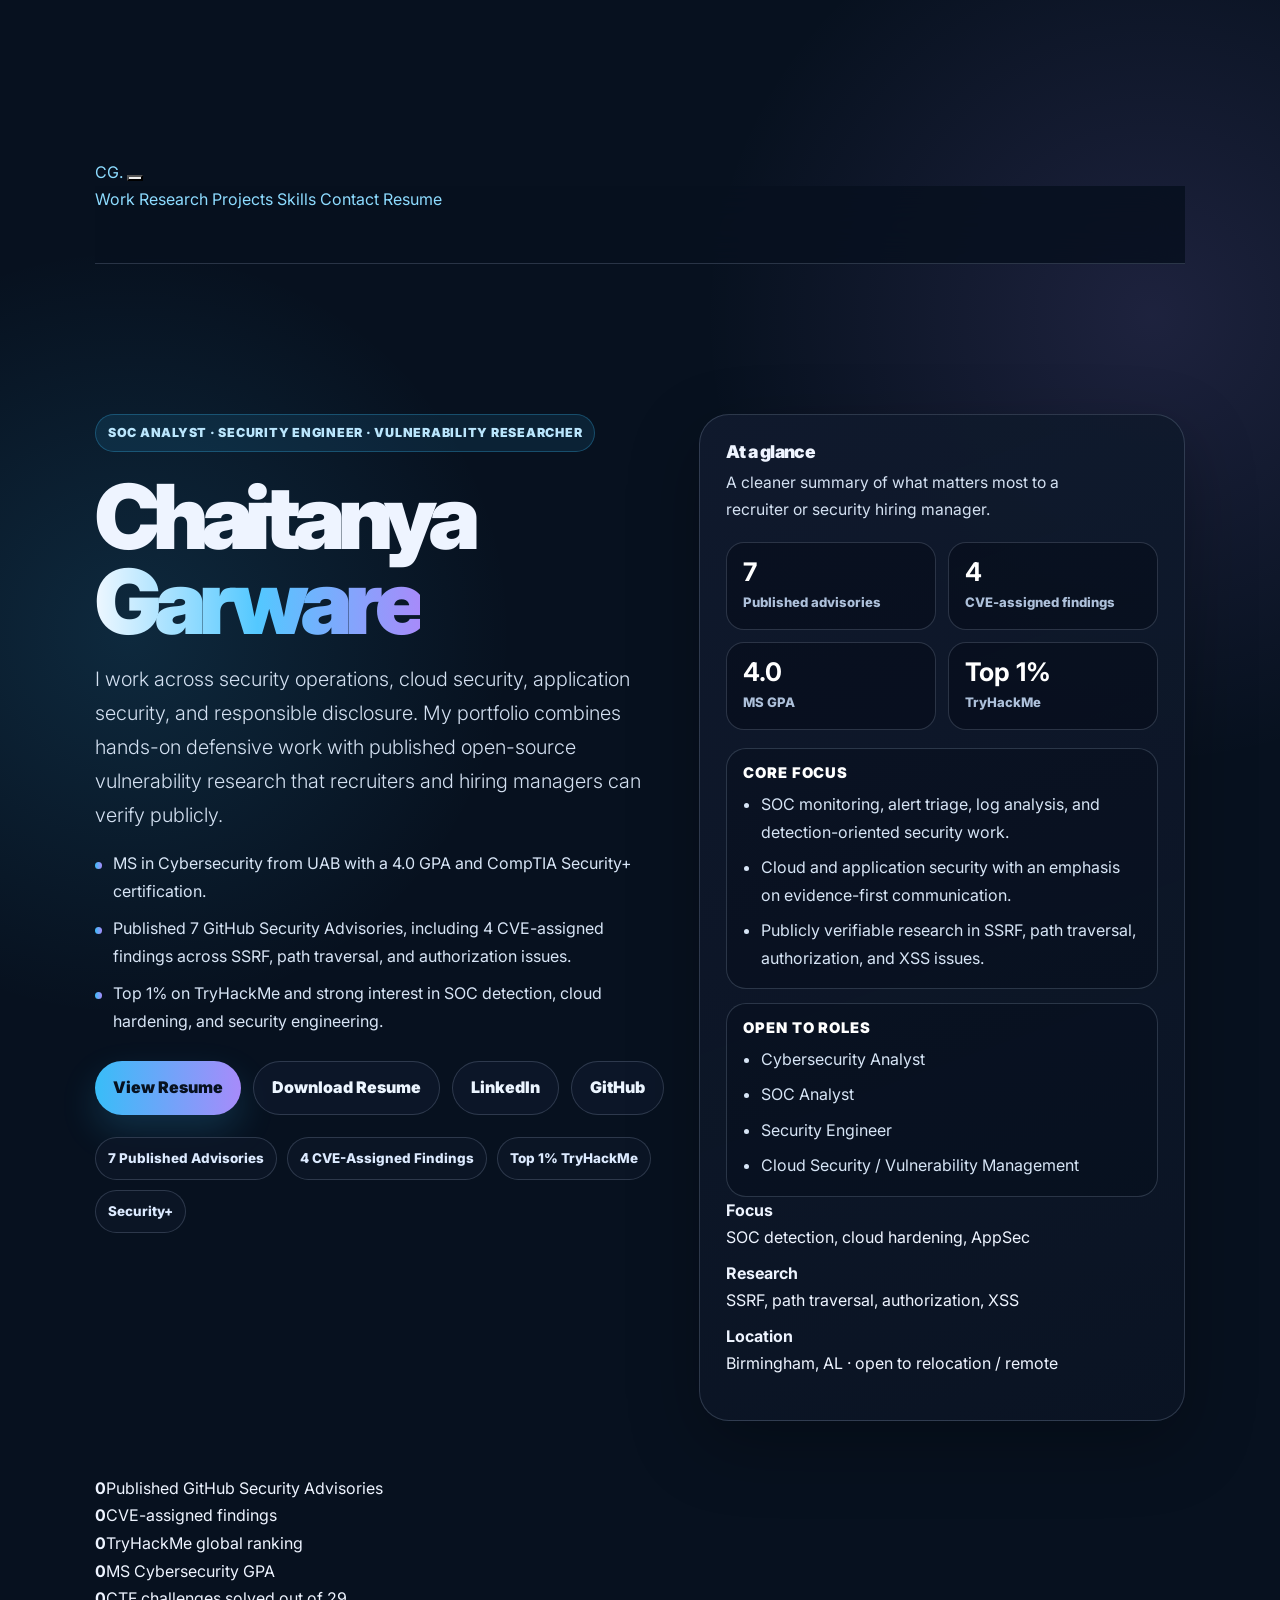
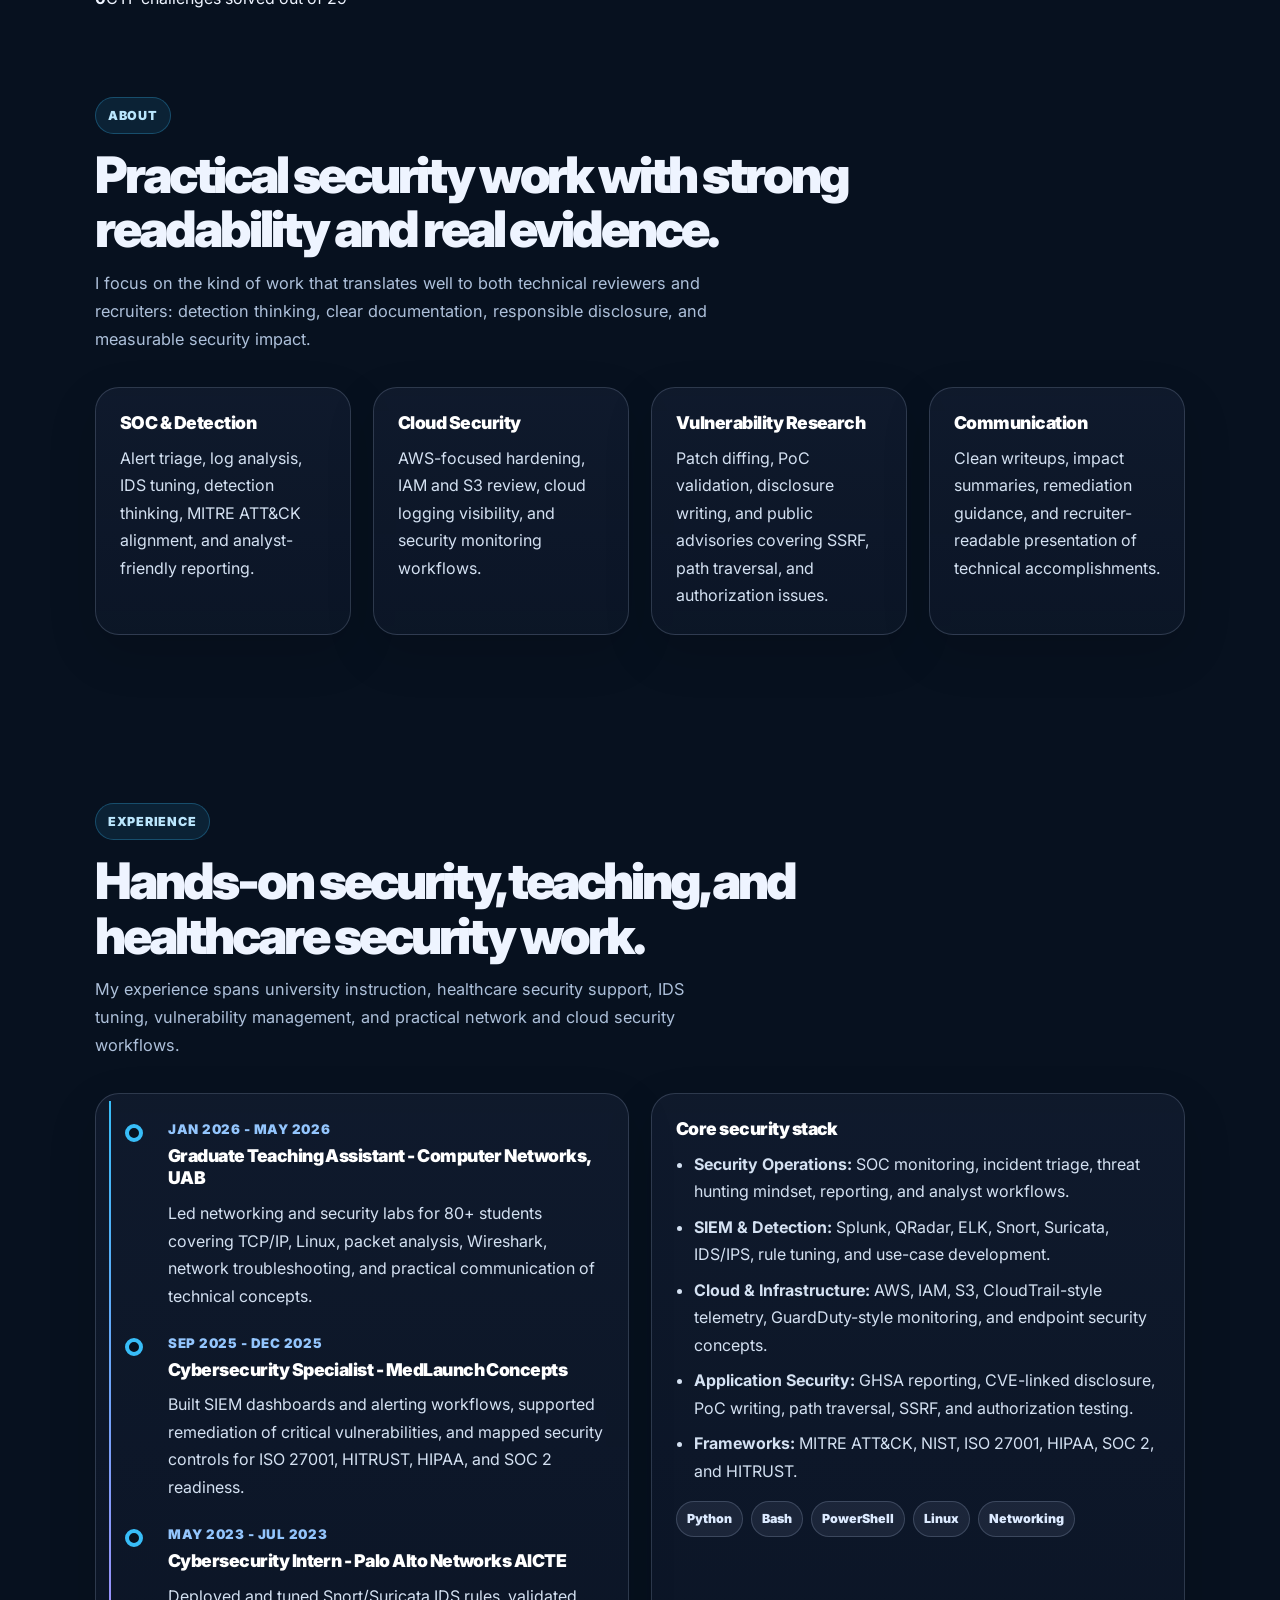
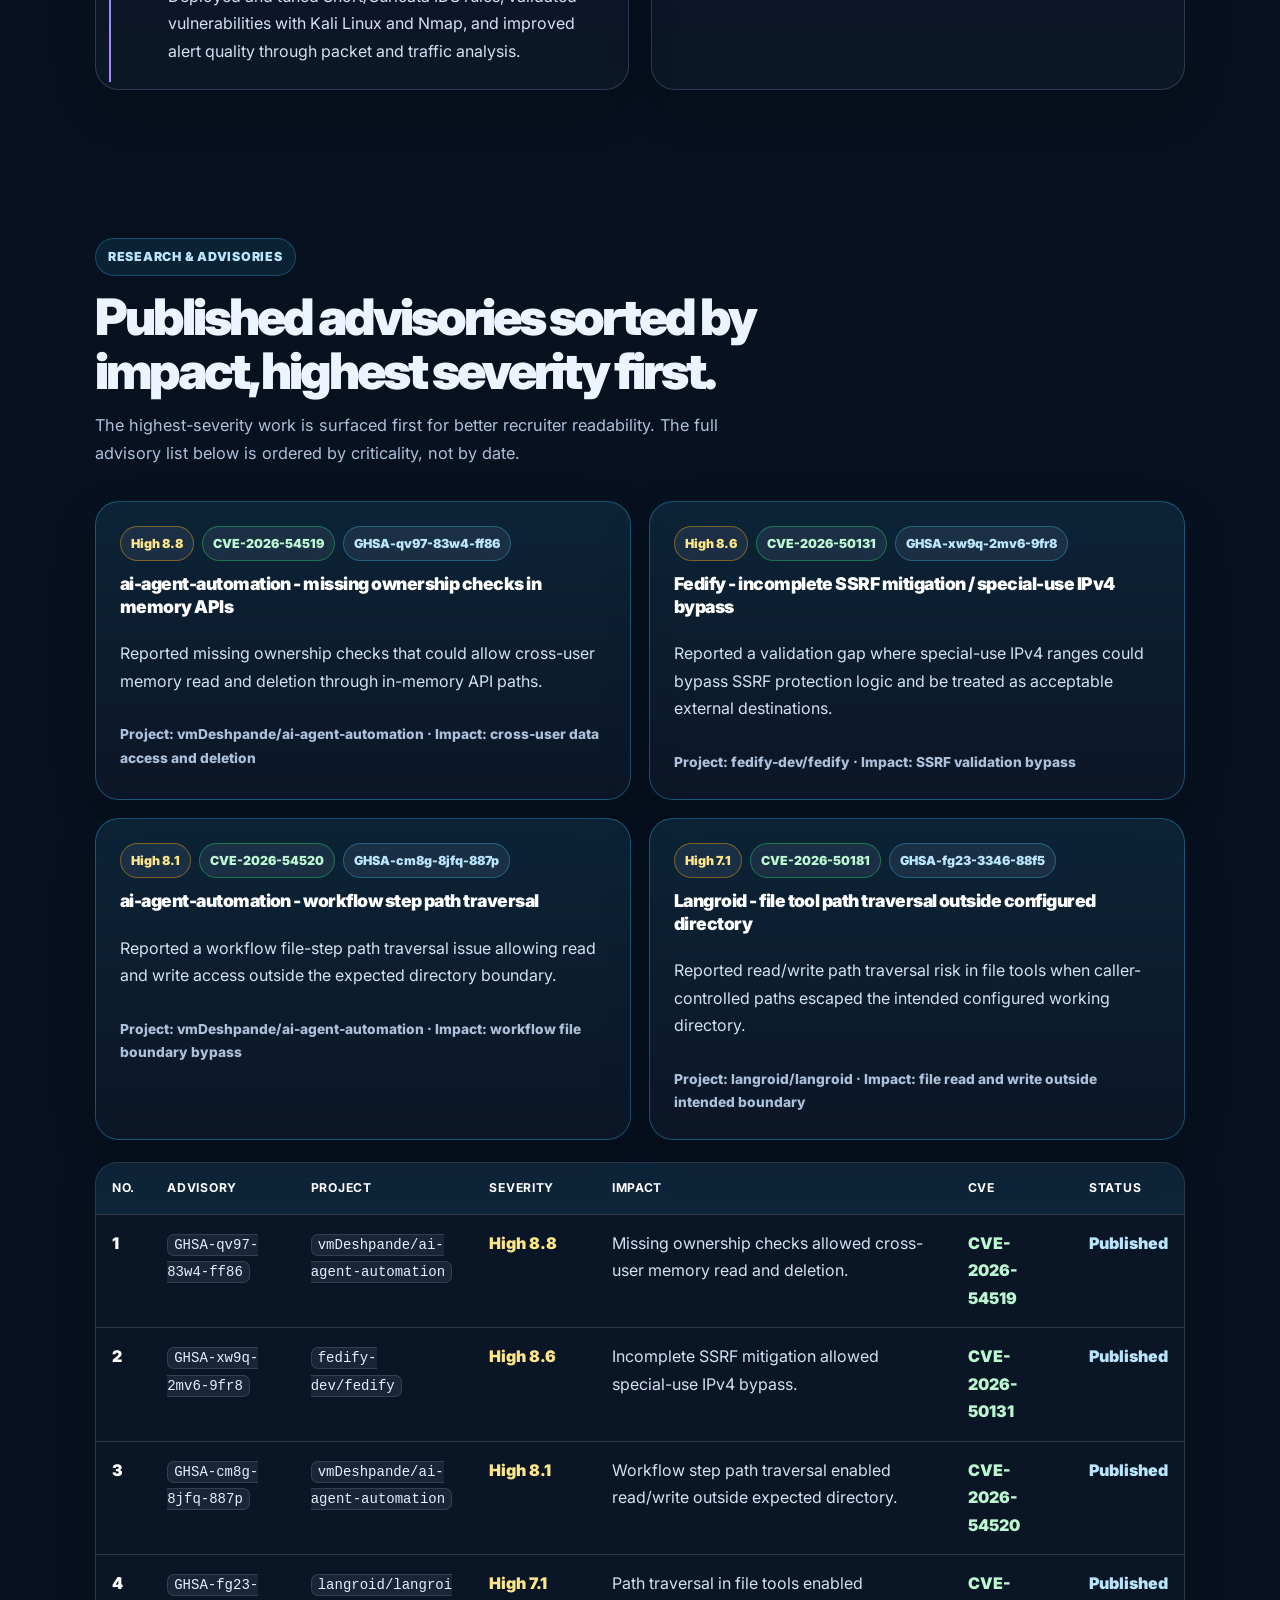
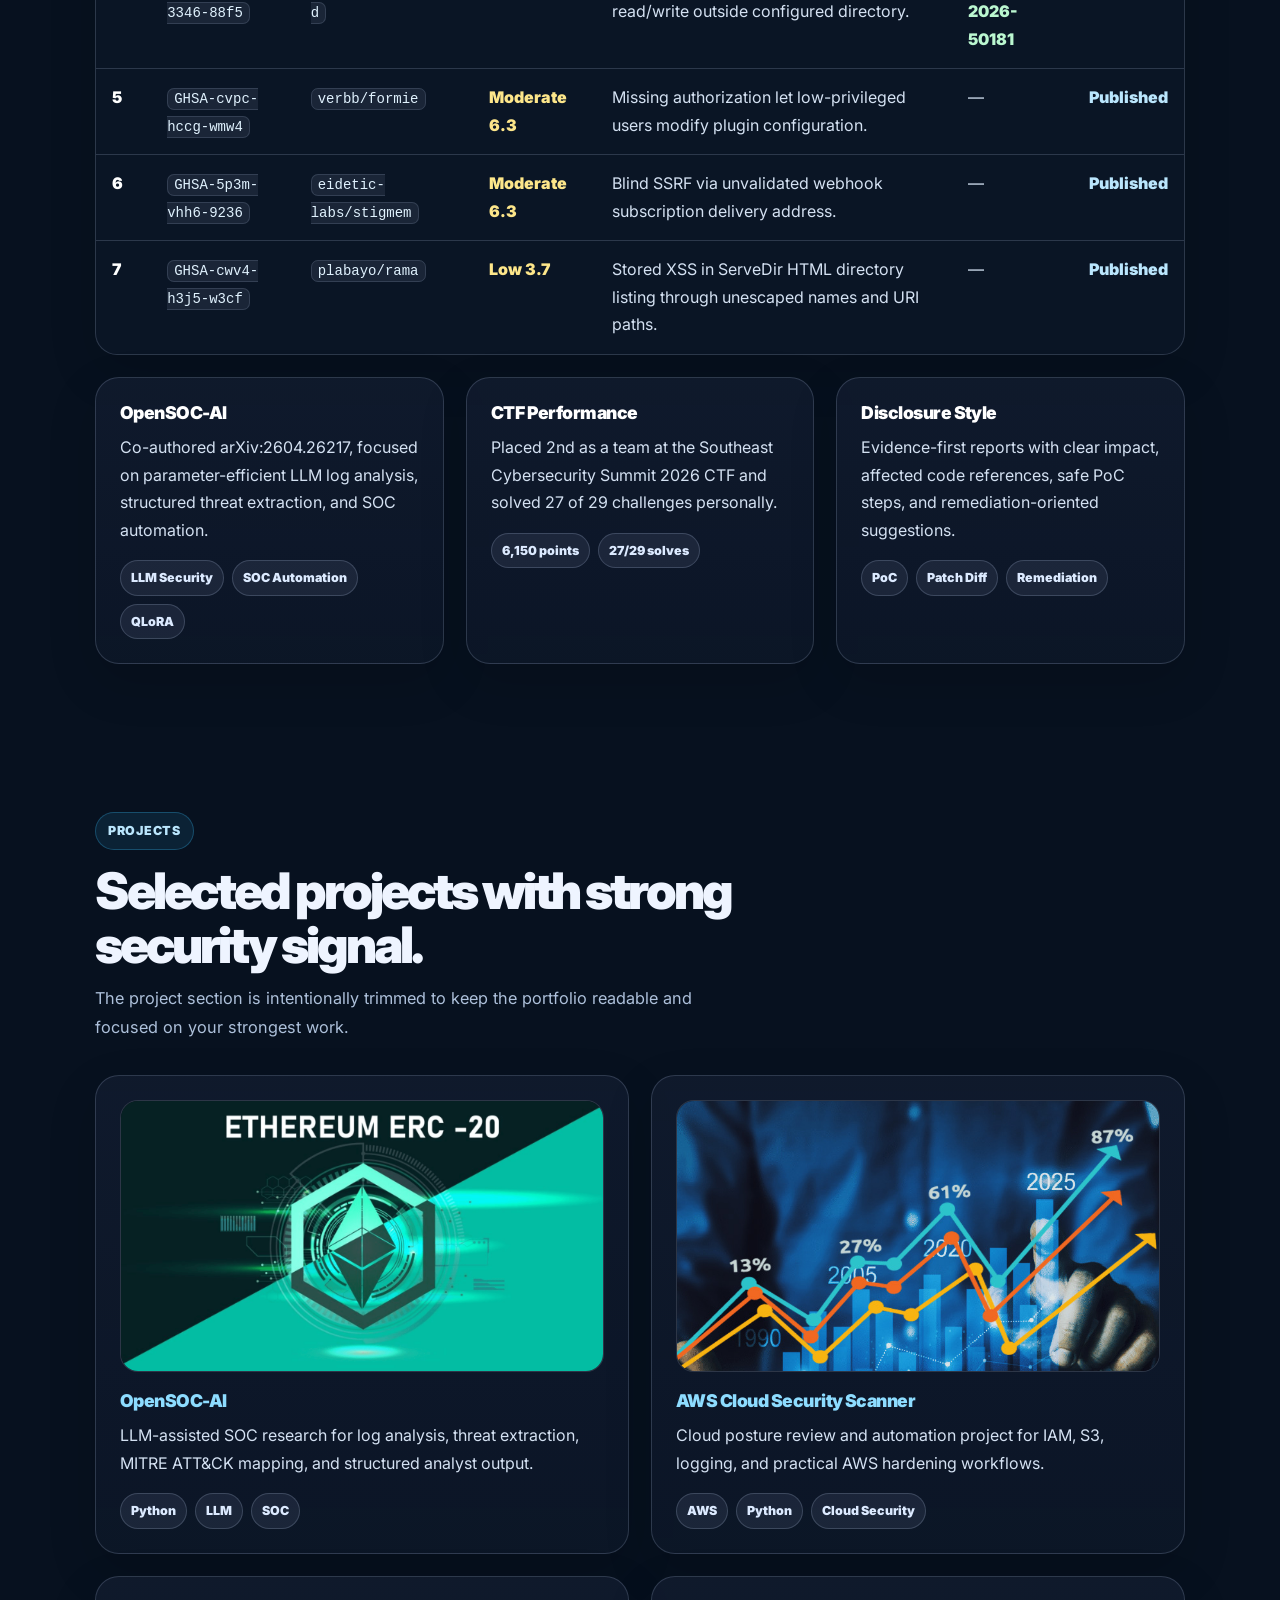
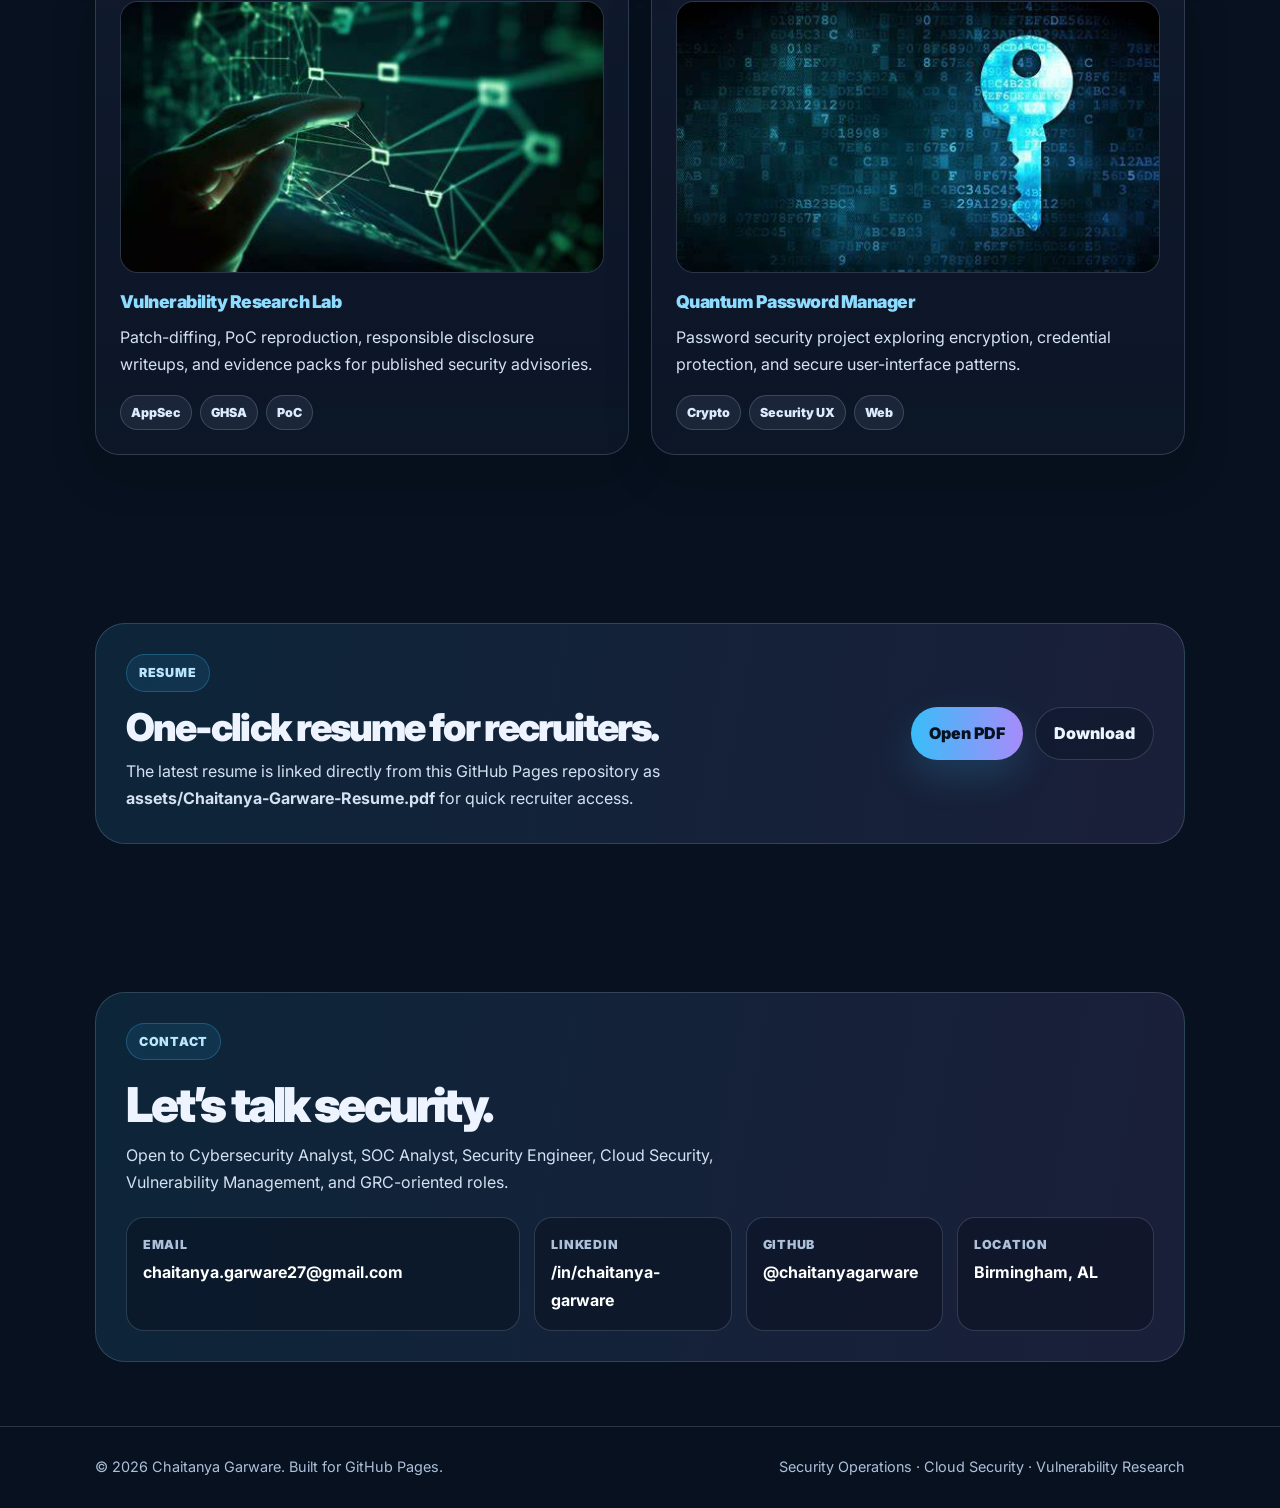
==== commit 96352e6a: "Merge branch 'main' of https://github.com/chaitanyagarware/chaitanyagarware.github.io" ====
--- a/index.html
+++ b/index.html
@@ -3,13 +3,13 @@
 <head>
   <meta charset="utf-8">
   <meta name="viewport" content="width=device-width, initial-scale=1">
-  <title>Chaitanya Garware | SOC Analyst & Vulnerability Researcher</title>
-  <meta name="description" content="Premium cybersecurity portfolio for Chaitanya Garware, focused on SOC analysis, cloud security, vulnerability research, published GitHub Security Advisories, and CVE-assigned findings.">
-  <meta name="keywords" content="Chaitanya Garware, SOC Analyst, Security Engineer, Vulnerability Researcher, CVE, GHSA, Cloud Security, UAB, Security+">
+  <title>Chaitanya Garware | SOC Analyst, Security Engineer & Vulnerability Researcher</title>
+  <meta name="description" content="Portfolio of Chaitanya Garware, a SOC analyst, security engineer, and vulnerability researcher focused on security operations, cloud security, application security, and published vulnerability research with 7 GitHub Security Advisories and 4 CVE-assigned findings.">
+  <meta name="keywords" content="Chaitanya Garware, SOC Analyst, Security Engineer, Vulnerability Researcher, CVE, GHSA, UAB, Security+, TryHackMe, Cloud Security">
   <meta name="author" content="Chaitanya Garware">
-  <meta name="theme-color" content="#000000">
-  <meta property="og:title" content="Chaitanya Garware | SOC Analyst & Vulnerability Researcher">
-  <meta property="og:description" content="SOC, cloud security, vulnerability research, 7 published advisories, and 4 CVE-assigned findings.">
+  <meta name="theme-color" content="#07111f">
+  <meta property="og:title" content="Chaitanya Garware | SOC Analyst, Security Engineer & Vulnerability Researcher">
+  <meta property="og:description" content="Security operations, cloud security, and published vulnerability research with 7 advisories and 4 CVE-assigned findings.">
   <meta property="og:type" content="website">
   <meta property="og:url" content="https://chaitanyagarware.github.io/">
   <meta property="og:image" content="https://chaitanyagarware.github.io/images/proj_5.jpg">
@@ -18,7 +18,148 @@
   <link rel="preconnect" href="https://fonts.googleapis.com">
   <link rel="preconnect" href="https://fonts.gstatic.com" crossorigin>
   <link href="https://fonts.googleapis.com/css2?family=Inter:wght@400;500;600;700;800;900&display=swap" rel="stylesheet">
-  <link rel="stylesheet" href="css/portfolio.css">
+  <link rel="stylesheet" href="css/bootstrap.min.css">
+  <style>
+    :root{
+      --bg:#07111f;--bg-soft:#0b1424;--panel:#0f1b2f;--panel-2:#101a2d;--text:#eef4ff;--muted:#adc0da;
+      --line:rgba(165,180,210,.22);--brand:#38bdf8;--brand-2:#a78bfa;--ok:#22c55e;--warn:#f59e0b;
+      --shadow:0 24px 70px rgba(0,0,0,.28);--radius:24px;--nav-h:78px;
+    }
+    *{box-sizing:border-box}
+    html{scroll-behavior:smooth;scroll-padding-top:calc(var(--nav-h) + 24px)}
+    body{
+      margin:0;font-family:Inter,system-ui,-apple-system,BlinkMacSystemFont,"Segoe UI",sans-serif;
+      background:
+        radial-gradient(circle at 10% 8%, rgba(56,189,248,.14), transparent 24rem),
+        radial-gradient(circle at 90% 4%, rgba(167,139,250,.14), transparent 28rem),
+        var(--bg);
+      color:var(--text);line-height:1.72;overflow-x:hidden;
+    }
+    a{color:#8ddcff;text-decoration:none;transition:color .2s ease,opacity .2s ease,transform .2s ease}
+    a:hover{color:#e0f2fe;text-decoration:none}
+    .skip-link{position:absolute;left:-999px;top:12px;background:#fff;color:#000;padding:10px 14px;border-radius:10px;z-index:9999}
+    .skip-link:focus{left:12px}
+    .container{max-width:1120px}
+    .site-nav{min-height:var(--nav-h);background:rgba(7,17,31,.88);backdrop-filter:blur(18px);border-bottom:1px solid var(--line)}
+    .navbar-brand{font-size:1.35rem;font-weight:900;letter-spacing:-.06em;color:#fff!important}
+    .dot{color:var(--brand)}
+    .navbar-toggler{border:1px solid var(--line);padding:.45rem .65rem}
+    .navbar-toggler-icon{width:1.2rem;height:1.2rem}
+    .nav-link{color:#cfdbed!important;font-weight:800;font-size:.92rem;margin-left:.4rem}
+    .nav-link:hover,.nav-link:focus{color:#fff!important}
+    .nav-cta{border:1px solid rgba(56,189,248,.35);border-radius:999px;padding:.45rem .9rem!important;background:rgba(56,189,248,.09)}
+
+    main{padding-top:var(--nav-h)}
+    section{scroll-margin-top:calc(var(--nav-h) + 24px)}
+    .section{padding:84px 0}
+    .section.compact{padding:64px 0}
+    .eyebrow{display:inline-flex;align-items:center;gap:.45rem;color:#bae6fd;background:rgba(56,189,248,.10);border:1px solid rgba(56,189,248,.28);padding:7px 12px;border-radius:999px;font-size:.78rem;letter-spacing:.06em;text-transform:uppercase;font-weight:900}
+    .section-title{max-width:760px;margin-bottom:34px}
+    .section-title h2{font-size:clamp(2rem,4vw,3.15rem);font-weight:900;letter-spacing:-.06em;line-height:1.08;margin:14px 0 12px}
+    .section-title p{color:var(--muted);font-size:1.02rem;margin:0;max-width:64ch}
+
+    .hero{padding:72px 0 54px;min-height:calc(100vh - var(--nav-h));display:flex;align-items:center}
+    .hero-grid{display:grid;grid-template-columns:minmax(0,1.08fr) minmax(320px,.92fr);gap:34px;align-items:start}
+    .hero h1{font-size:clamp(3.2rem,7vw,5.7rem);font-weight:900;line-height:.95;letter-spacing:-.08em;margin:22px 0 18px}
+    .gradient{background:linear-gradient(90deg,#eef7ff,#53c8ff,#a78bfa);-webkit-background-clip:text;background-clip:text;color:transparent}
+    .lead{font-size:clamp(1.03rem,1.95vw,1.24rem);color:#d4e1f2;max-width:60ch;margin:0}
+    .hero-copy{max-width:66ch}
+    .hero-list{list-style:none;padding:0;margin:18px 0 0;display:grid;gap:10px;max-width:62ch}
+    .hero-list li{color:#d8e5f6;position:relative;padding-left:18px}
+    .hero-list li:before{content:"";position:absolute;left:0;top:.72em;width:7px;height:7px;border-radius:50%;background:linear-gradient(90deg,var(--brand),var(--brand-2))}
+    .btn-row{display:flex;flex-wrap:wrap;gap:12px;margin-top:26px}
+    .btn-main,.btn-ghost{display:inline-flex;align-items:center;justify-content:center;gap:.55rem;border-radius:999px;padding:12px 18px;font-weight:900;white-space:nowrap}
+    .btn-main{color:#07111f!important;background:linear-gradient(90deg,var(--brand),var(--brand-2));box-shadow:0 16px 36px rgba(56,189,248,.18)}
+    .btn-ghost{color:#ecf5ff!important;background:rgba(16,26,45,.72);border:1px solid var(--line)}
+    .trust-bar{display:flex;flex-wrap:wrap;gap:10px;margin-top:22px}
+    .trust-pill{border:1px solid var(--line);background:rgba(13,23,40,.82);border-radius:999px;padding:9px 12px;color:#dceaff;font-weight:800;font-size:.84rem}
+
+    .hero-summary{border:1px solid var(--line);border-radius:30px;background:linear-gradient(160deg,rgba(16,26,45,.97),rgba(11,20,36,.92));padding:26px;box-shadow:var(--shadow)}
+    .hero-summary h3{font-size:1.1rem;font-weight:900;letter-spacing:-.03em;margin:0 0 8px}
+    .summary-copy{color:#d4e1f2;font-size:.98rem;margin:0 0 18px;max-width:34ch}
+    .kpi-grid{display:grid;grid-template-columns:repeat(2,minmax(0,1fr));gap:12px;margin-bottom:18px}
+    .stat{background:rgba(3,8,20,.44);border:1px solid var(--line);border-radius:18px;padding:16px}
+    .stat strong{display:block;font-size:1.6rem;line-height:1;color:#fff}
+    .stat span{display:block;color:var(--muted);font-weight:800;font-size:.82rem;margin-top:6px}
+    .summary-panel{border:1px solid var(--line);background:rgba(3,8,20,.28);border-radius:20px;padding:16px}
+    .summary-panel h4{margin:0 0 8px;font-size:.92rem;font-weight:900;color:#fff;text-transform:uppercase;letter-spacing:.06em}
+    .summary-panel ul{margin:0;padding-left:1.1rem;color:#d7e5f6}
+    .summary-panel li+li{margin-top:8px}
+
+    .grid{display:grid;gap:22px}
+    .grid-2{grid-template-columns:repeat(2,minmax(0,1fr))}
+    .grid-3{grid-template-columns:repeat(3,minmax(0,1fr))}
+    .grid-4{grid-template-columns:repeat(4,minmax(0,1fr))}
+    .cardx{min-width:0;height:100%;background:linear-gradient(180deg,rgba(16,26,45,.94),rgba(13,23,40,.88));border:1px solid var(--line);border-radius:24px;padding:24px;box-shadow:0 18px 50px rgba(0,0,0,.14)}
+    .cardx.highlight{border-color:rgba(56,189,248,.34);background:linear-gradient(180deg,rgba(56,189,248,.11),rgba(13,23,40,.90))}
+    .cardx h3{font-size:1.1rem;font-weight:900;letter-spacing:-.03em;line-height:1.28;margin:0 0 10px;color:#fff}
+    .cardx p,.cardx li{color:#d4e1f2}
+    .cardx p:last-child{margin-bottom:0}
+    .list-clean{padding-left:1.1rem;margin:0}
+    .list-clean li+li{margin-top:8px}
+    .tag-list{display:flex;flex-wrap:wrap;gap:8px;margin-top:16px}
+    .tag{display:inline-flex;align-items:center;max-width:100%;font-size:.78rem;font-weight:900;color:#dceaff;background:rgba(165,180,210,.10);border:1px solid rgba(165,180,210,.24);padding:6px 10px;border-radius:999px}
+    .tag.high{border-color:rgba(245,158,11,.45);color:#fde68a}
+    .tag.ok{border-color:rgba(34,197,94,.45);color:#bbf7d0}
+    .tag.mid{border-color:rgba(56,189,248,.35);color:#bae6fd}
+
+    .timeline{position:relative}
+    .timeline:before{content:"";position:absolute;left:13px;top:7px;bottom:7px;width:2px;background:linear-gradient(var(--brand),var(--brand-2))}
+    .timeline-item{position:relative;padding-left:48px;margin-bottom:22px}
+    .timeline-item:last-child{margin-bottom:0}
+    .timeline-item:before{content:"";position:absolute;left:5px;top:6px;width:18px;height:18px;border-radius:50%;border:4px solid var(--brand);background:var(--bg)}
+    .date{display:block;color:#93c5fd;font-weight:900;font-size:.83rem;text-transform:uppercase;letter-spacing:.04em;margin-bottom:4px}
+
+    .impact-grid{display:grid;grid-template-columns:repeat(2,minmax(0,1fr));gap:18px;margin-bottom:22px}
+    .impact-card{display:flex;flex-direction:column;gap:12px}
+    .impact-top{display:flex;flex-wrap:wrap;align-items:center;gap:8px}
+    .meta{color:var(--muted);font-weight:800;font-size:.86rem}
+    .table-wrap{overflow-x:auto;border:1px solid var(--line);border-radius:22px;background:rgba(13,23,40,.76);box-shadow:0 18px 50px rgba(0,0,0,.12)}
+    .advisory-table{width:100%;min-width:960px;border-collapse:collapse;color:#d4e1f2}
+    .advisory-table th,.advisory-table td{padding:15px 16px;border-bottom:1px solid var(--line);vertical-align:top}
+    .advisory-table th{color:#fff;text-transform:uppercase;letter-spacing:.06em;font-size:.76rem;background:rgba(56,189,248,.09)}
+    .advisory-table tr:last-child td{border-bottom:0}
+    .advisory-table td:first-child{font-weight:900;color:#fff}
+    .advisory-table code{color:#e0f2fe;background:rgba(165,180,210,.10);border:1px solid rgba(165,180,210,.18);border-radius:7px;padding:2px 6px}
+    .severity{font-weight:900;color:#fde68a}
+    .cve-cell{font-weight:900;color:#bbf7d0}
+    .status-cell{font-weight:900;color:#bae6fd}
+
+    .project-img{display:block;aspect-ratio:16/9;border-radius:18px;overflow:hidden;border:1px solid var(--line);background:#0b1220;margin-bottom:18px}
+    .project-img img{width:100%;height:100%;display:block;object-fit:cover;object-position:center;transition:transform .35s ease}
+    .cardx:hover .project-img img{transform:scale(1.035)}
+
+    .resume-panel,.contact-panel{background:linear-gradient(100deg,rgba(56,189,248,.12),rgba(167,139,250,.12));border:1px solid var(--line);border-radius:30px;padding:30px}
+    .resume-panel{display:grid;grid-template-columns:minmax(0,1fr) auto;align-items:center;gap:22px}
+    .contact-grid{display:grid;grid-template-columns:2fr repeat(3,minmax(150px,1fr));gap:14px;margin-top:20px}
+    .contact-item{min-width:0;border:1px solid var(--line);border-radius:18px;padding:16px;background:rgba(3,8,20,.34)}
+    .contact-item span{display:block;color:var(--muted);font-size:.78rem;font-weight:900;text-transform:uppercase;letter-spacing:.06em}
+    .contact-item strong{display:block;margin-top:4px;color:#fff;font-size:1rem;overflow-wrap:anywhere}
+
+    .footer{border-top:1px solid var(--line);padding:28px 0;color:var(--muted);font-size:.9rem}
+    .footer-flex{display:flex;justify-content:space-between;gap:14px;flex-wrap:wrap}
+    .small-note{font-size:.86rem;color:var(--muted);margin-top:10px}
+
+    @media (max-width:991.98px){
+      :root{--nav-h:74px}
+      .hero-grid,.grid-4,.grid-3,.grid-2,.impact-grid,.contact-grid,.resume-panel{grid-template-columns:1fr}
+      .hero{padding-top:56px}
+    }
+    @media (max-width:767.98px){
+      .section{padding:66px 0}
+      .section.compact{padding:54px 0}
+      .hero h1{font-size:clamp(2.85rem,16vw,4.3rem)}
+      .btn-row a{width:100%}
+      .nav-link{margin-left:0;padding:.65rem 0!important}
+      .nav-cta{padding:.65rem 0!important;border:0;background:transparent}
+      .hero-summary,.cardx,.resume-panel,.contact-panel{padding:22px}
+      .kpi-grid{grid-template-columns:1fr 1fr}
+    }
+    @media (prefers-reduced-motion:reduce){
+      html{scroll-behavior:auto}
+      *,*:before,*:after{animation-duration:.01ms!important;animation-iteration-count:1!important;transition-duration:.01ms!important}
+    }
+  </style>
 </head>
 <body>
   <a class="skip-link" href="#main">Skip to main content</a>
@@ -46,21 +187,53 @@
     <section class="hero section" id="home" aria-label="Hero">
       <div class="container hero-grid">
         <div class="hero-copy">
-          <p class="kicker reveal">SOC Analyst · Security Engineer · Vulnerability Researcher</p>
-          <div class="headline-mask">
-            <h1 class="hero-title reveal">Chaitanya Garware</h1>
-          </div>
-          <p class="hero-subtitle reveal delay-1">I build, break, and harden security systems across SOC detection, cloud security, and application security. My work combines hands-on defensive operations with published vulnerability research that hiring teams can verify publicly.</p>
-          <div class="hero-actions reveal delay-2">
-            <a class="button button-primary" href="assets/Chaitanya-Garware-Resume.pdf" target="_blank" rel="noopener noreferrer">View resume</a>
-            <a class="button button-secondary" href="#research">See advisories</a>
-          </div>
-        </div>
-
-        <aside class="signal-card reveal delay-2" aria-label="Portfolio summary">
-          <div class="signal-card-top">
-            <span class="status-dot"></span>
-            <span>Open to SOC, Security Engineering, Cloud Security, and Vulnerability Management roles</span>
+          <span class="eyebrow">SOC Analyst · Security Engineer · Vulnerability Researcher</span>
+          <h1>Chaitanya<br><span class="gradient">Garware</span></h1>
+          <p class="lead">I work across security operations, cloud security, application security, and responsible disclosure. My portfolio combines hands-on defensive work with published open-source vulnerability research that recruiters and hiring managers can verify publicly.</p>
+          <ul class="hero-list" aria-label="Key highlights">
+            <li>MS in Cybersecurity from UAB with a 4.0 GPA and CompTIA Security+ certification.</li>
+            <li>Published 7 GitHub Security Advisories, including 4 CVE-assigned findings across SSRF, path traversal, and authorization issues.</li>
+            <li>Top 1% on TryHackMe and strong interest in SOC detection, cloud hardening, and security engineering.</li>
+          </ul>
+          <div class="btn-row" aria-label="Primary links">
+            <a class="btn-main" href="assets/Chaitanya-Garware-Resume.pdf" target="_blank" rel="noopener noreferrer">View Resume</a>
+            <a class="btn-ghost" href="assets/Chaitanya-Garware-Resume.pdf" download>Download Resume</a>
+            <a class="btn-ghost" href="https://www.linkedin.com/in/chaitanya-garware/" target="_blank" rel="noopener noreferrer">LinkedIn</a>
+            <a class="btn-ghost" href="https://github.com/chaitanyagarware" target="_blank" rel="noopener noreferrer">GitHub</a>
+          </div>
+          <div class="trust-bar" aria-label="Highlights">
+            <span class="trust-pill">7 Published Advisories</span>
+            <span class="trust-pill">4 CVE-Assigned Findings</span>
+            <span class="trust-pill">Top 1% TryHackMe</span>
+            <span class="trust-pill">Security+</span>
+          </div>
+        </div>
+
+        <aside class="hero-summary" aria-label="Profile summary">
+          <h3>At a glance</h3>
+          <p class="summary-copy">A cleaner summary of what matters most to a recruiter or security hiring manager.</p>
+          <div class="kpi-grid">
+            <div class="stat"><strong>7</strong><span>Published advisories</span></div>
+            <div class="stat"><strong>4</strong><span>CVE-assigned findings</span></div>
+            <div class="stat"><strong>4.0</strong><span>MS GPA</span></div>
+            <div class="stat"><strong>Top 1%</strong><span>TryHackMe</span></div>
+          </div>
+          <div class="summary-panel" style="margin-bottom:14px">
+            <h4>Core focus</h4>
+            <ul>
+              <li>SOC monitoring, alert triage, log analysis, and detection-oriented security work.</li>
+              <li>Cloud and application security with an emphasis on evidence-first communication.</li>
+              <li>Publicly verifiable research in SSRF, path traversal, authorization, and XSS issues.</li>
+            </ul>
+          </div>
+          <div class="summary-panel">
+            <h4>Open to roles</h4>
+            <ul>
+              <li>Cybersecurity Analyst</li>
+              <li>SOC Analyst</li>
+              <li>Security Engineer</li>
+              <li>Cloud Security / Vulnerability Management</li>
+            </ul>
           </div>
           <div class="signal-line"></div>
           <dl class="signal-list">
@@ -84,156 +257,245 @@
 
     <section class="section" id="work">
       <div class="container">
-        <div class="section-heading reveal">
-          <p class="kicker">Career journey</p>
-          <h2>Operational security experience with clear technical communication.</h2>
-          <p>I keep the work easy to scan: what I did, why it mattered, and the security domains involved.</p>
-        </div>
-
-        <div class="timeline" data-accordion>
-          <article class="timeline-item reveal is-open">
-            <button class="timeline-button" type="button" aria-expanded="true">
-              <span class="timeline-date">Jan 2026 - May 2026</span>
-              <span class="timeline-title">Graduate Teaching Assistant · Computer Networks, UAB</span>
-            </button>
-            <div class="timeline-panel">
-              <ul>
-                <li>Led networking and security labs for 80+ students across TCP/IP, Linux, packet analysis, Wireshark, and troubleshooting.</li>
-                <li>Explained hands-on network concepts with clean documentation, lab walkthroughs, and practical debugging guidance.</li>
-              </ul>
-              <div class="chips"><span>Networking</span><span>Wireshark</span><span>Linux</span><span>Teaching</span></div>
-            </div>
-          </article>
-
-          <article class="timeline-item reveal">
-            <button class="timeline-button" type="button" aria-expanded="false">
-              <span class="timeline-date">Sep 2025 - Dec 2025</span>
-              <span class="timeline-title">Cybersecurity Specialist · MedLaunch Concepts</span>
-            </button>
-            <div class="timeline-panel" hidden>
-              <ul>
-                <li>Built SIEM dashboards and alerting workflows to improve security visibility and triage readiness.</li>
-                <li>Supported vulnerability remediation and mapped controls for ISO 27001, HITRUST, HIPAA, and SOC 2 readiness.</li>
-              </ul>
-              <div class="chips"><span>SIEM</span><span>Cloud Security</span><span>Vulnerability Management</span><span>Compliance</span></div>
-            </div>
-          </article>
-
-          <article class="timeline-item reveal">
-            <button class="timeline-button" type="button" aria-expanded="false">
-              <span class="timeline-date">May 2023 - Jul 2023</span>
-              <span class="timeline-title">Cybersecurity Intern · Palo Alto Networks AICTE</span>
-            </button>
-            <div class="timeline-panel" hidden>
-              <ul>
-                <li>Deployed and tuned Snort and Suricata IDS rules for practical alerting and detection workflows.</li>
-                <li>Validated vulnerabilities using Kali Linux and Nmap while improving alert quality through packet and traffic analysis.</li>
-              </ul>
-              <div class="chips"><span>Snort</span><span>Suricata</span><span>Nmap</span><span>Kali Linux</span></div>
-            </div>
-          </article>
+        <div class="section-title">
+          <span class="eyebrow">About</span>
+          <h2>Practical security work with strong readability and real evidence.</h2>
+          <p>I focus on the kind of work that translates well to both technical reviewers and recruiters: detection thinking, clear documentation, responsible disclosure, and measurable security impact.</p>
+        </div>
+        <div class="grid grid-4">
+          <div class="cardx">
+            <h3>SOC & Detection</h3>
+            <p>Alert triage, log analysis, IDS tuning, detection thinking, MITRE ATT&amp;CK alignment, and analyst-friendly reporting.</p>
+          </div>
+          <div class="cardx">
+            <h3>Cloud Security</h3>
+            <p>AWS-focused hardening, IAM and S3 review, cloud logging visibility, and security monitoring workflows.</p>
+          </div>
+          <div class="cardx">
+            <h3>Vulnerability Research</h3>
+            <p>Patch diffing, PoC validation, disclosure writing, and public advisories covering SSRF, path traversal, and authorization issues.</p>
+          </div>
+          <div class="cardx">
+            <h3>Communication</h3>
+            <p>Clean writeups, impact summaries, remediation guidance, and recruiter-readable presentation of technical accomplishments.</p>
+          </div>
         </div>
       </div>
     </section>
 
     <section class="section section-muted" id="research">
       <div class="container">
-        <div class="section-heading reveal">
-          <p class="kicker">Responsible disclosure</p>
-          <h2>Published advisories ordered by impact, not date.</h2>
-          <p>The strongest findings are surfaced first for fast review while the full advisory table stays compact and readable.</p>
-        </div>
-
-        <div class="research-layout">
-          <article class="featured-finding reveal" data-tilt>
-            <div class="finding-header"><span class="severity high">High 8.8</span><span class="cve">CVE-2026-54519</span></div>
-            <h3>ai-agent-automation: missing ownership checks in memory APIs</h3>
+        <div class="section-title">
+          <span class="eyebrow">Experience</span>
+          <h2>Hands-on security, teaching, and healthcare security work.</h2>
+          <p>My experience spans university instruction, healthcare security support, IDS tuning, vulnerability management, and practical network and cloud security workflows.</p>
+        </div>
+        <div class="grid grid-2">
+          <div class="cardx timeline">
+            <div class="timeline-item">
+              <span class="date">Jan 2026 - May 2026</span>
+              <h3>Graduate Teaching Assistant - Computer Networks, UAB</h3>
+              <p>Led networking and security labs for 80+ students covering TCP/IP, Linux, packet analysis, Wireshark, network troubleshooting, and practical communication of technical concepts.</p>
+            </div>
+            <div class="timeline-item">
+              <span class="date">Sep 2025 - Dec 2025</span>
+              <h3>Cybersecurity Specialist - MedLaunch Concepts</h3>
+              <p>Built SIEM dashboards and alerting workflows, supported remediation of critical vulnerabilities, and mapped security controls for ISO 27001, HITRUST, HIPAA, and SOC 2 readiness.</p>
+            </div>
+            <div class="timeline-item">
+              <span class="date">May 2023 - Jul 2023</span>
+              <h3>Cybersecurity Intern - Palo Alto Networks AICTE</h3>
+              <p>Deployed and tuned Snort/Suricata IDS rules, validated vulnerabilities with Kali Linux and Nmap, and improved alert quality through packet and traffic analysis.</p>
+            </div>
+          </div>
+          <div class="cardx">
+            <h3>Core security stack</h3>
+            <ul class="list-clean">
+              <li><strong>Security Operations:</strong> SOC monitoring, incident triage, threat hunting mindset, reporting, and analyst workflows.</li>
+              <li><strong>SIEM &amp; Detection:</strong> Splunk, QRadar, ELK, Snort, Suricata, IDS/IPS, rule tuning, and use-case development.</li>
+              <li><strong>Cloud &amp; Infrastructure:</strong> AWS, IAM, S3, CloudTrail-style telemetry, GuardDuty-style monitoring, and endpoint security concepts.</li>
+              <li><strong>Application Security:</strong> GHSA reporting, CVE-linked disclosure, PoC writing, path traversal, SSRF, and authorization testing.</li>
+              <li><strong>Frameworks:</strong> MITRE ATT&amp;CK, NIST, ISO 27001, HIPAA, SOC 2, and HITRUST.</li>
+            </ul>
+            <div class="tag-list">
+              <span class="tag">Python</span>
+              <span class="tag">Bash</span>
+              <span class="tag">PowerShell</span>
+              <span class="tag">Linux</span>
+              <span class="tag">Networking</span>
+            </div>
+          </div>
+        </div>
+      </div>
+    </section>
+
+    <section class="section compact" id="research">
+      <div class="container">
+        <div class="section-title">
+          <span class="eyebrow">Research &amp; Advisories</span>
+          <h2>Published advisories sorted by impact, highest severity first.</h2>
+          <p>The highest-severity work is surfaced first for better recruiter readability. The full advisory list below is ordered by criticality, not by date.</p>
+        </div>
+
+        <div class="impact-grid">
+          <a class="cardx impact-card highlight" href="https://github.com/vmDeshpande/ai-agent-automation/security/advisories/GHSA-qv97-83w4-ff86" target="_blank" rel="noopener noreferrer">
+            <div class="impact-top"><span class="tag high">High 8.8</span><span class="tag ok">CVE-2026-54519</span><span class="tag mid">GHSA-qv97-83w4-ff86</span></div>
+            <h3>ai-agent-automation - missing ownership checks in memory APIs</h3>
             <p>Reported missing ownership checks that could allow cross-user memory read and deletion through in-memory API paths.</p>
-            <a href="https://github.com/vmDeshpande/ai-agent-automation/security/advisories/GHSA-qv97-83w4-ff86" target="_blank" rel="noopener noreferrer">GHSA-qv97-83w4-ff86</a>
-          </article>
-
-          <div class="finding-stack">
-            <article class="finding-mini reveal" data-tilt>
-              <div><span class="severity high">High 8.6</span><span class="cve">CVE-2026-50131</span></div>
-              <h3>Fedify SSRF validation bypass</h3>
-              <p>Special-use IPv4 ranges could bypass SSRF protection logic.</p>
-              <a href="https://github.com/fedify-dev/fedify/security/advisories/GHSA-xw9q-2mv6-9fr8" target="_blank" rel="noopener noreferrer">View advisory</a>
-            </article>
-            <article class="finding-mini reveal" data-tilt>
-              <div><span class="severity high">High 8.1</span><span class="cve">CVE-2026-54520</span></div>
-              <h3>Workflow step path traversal</h3>
-              <p>Read/write access outside the expected directory boundary.</p>
-              <a href="https://github.com/vmDeshpande/ai-agent-automation/security/advisories/GHSA-cm8g-8jfq-887p" target="_blank" rel="noopener noreferrer">View advisory</a>
-            </article>
-            <article class="finding-mini reveal" data-tilt>
-              <div><span class="severity high">High 7.1</span><span class="cve">CVE-2026-50181</span></div>
-              <h3>Langroid file tool path traversal</h3>
-              <p>Caller-controlled paths escaped the configured working directory.</p>
-              <a href="https://github.com/langroid/langroid/security/advisories/GHSA-fg23-3346-88f5" target="_blank" rel="noopener noreferrer">View advisory</a>
-            </article>
-          </div>
-        </div>
-
-        <div class="table-card reveal">
-          <table>
+            <span class="meta">Project: vmDeshpande/ai-agent-automation · Impact: cross-user data access and deletion</span>
+          </a>
+          <a class="cardx impact-card highlight" href="https://github.com/fedify-dev/fedify/security/advisories/GHSA-xw9q-2mv6-9fr8" target="_blank" rel="noopener noreferrer">
+            <div class="impact-top"><span class="tag high">High 8.6</span><span class="tag ok">CVE-2026-50131</span><span class="tag mid">GHSA-xw9q-2mv6-9fr8</span></div>
+            <h3>Fedify - incomplete SSRF mitigation / special-use IPv4 bypass</h3>
+            <p>Reported a validation gap where special-use IPv4 ranges could bypass SSRF protection logic and be treated as acceptable external destinations.</p>
+            <span class="meta">Project: fedify-dev/fedify · Impact: SSRF validation bypass</span>
+          </a>
+          <a class="cardx impact-card highlight" href="https://github.com/vmDeshpande/ai-agent-automation/security/advisories/GHSA-cm8g-8jfq-887p" target="_blank" rel="noopener noreferrer">
+            <div class="impact-top"><span class="tag high">High 8.1</span><span class="tag ok">CVE-2026-54520</span><span class="tag mid">GHSA-cm8g-8jfq-887p</span></div>
+            <h3>ai-agent-automation - workflow step path traversal</h3>
+            <p>Reported a workflow file-step path traversal issue allowing read and write access outside the expected directory boundary.</p>
+            <span class="meta">Project: vmDeshpande/ai-agent-automation · Impact: workflow file boundary bypass</span>
+          </a>
+          <a class="cardx impact-card highlight" href="https://github.com/langroid/langroid/security/advisories/GHSA-fg23-3346-88f5" target="_blank" rel="noopener noreferrer">
+            <div class="impact-top"><span class="tag high">High 7.1</span><span class="tag ok">CVE-2026-50181</span><span class="tag mid">GHSA-fg23-3346-88f5</span></div>
+            <h3>Langroid - file tool path traversal outside configured directory</h3>
+            <p>Reported read/write path traversal risk in file tools when caller-controlled paths escaped the intended configured working directory.</p>
+            <span class="meta">Project: langroid/langroid · Impact: file read and write outside intended boundary</span>
+          </a>
+        </div>
+
+        <div class="table-wrap" role="region" aria-label="Published advisory table">
+          <table class="advisory-table">
             <thead>
-              <tr><th>No.</th><th>Advisory</th><th>Project</th><th>Impact</th><th>CVE</th></tr>
+              <tr>
+                <th>No.</th>
+                <th>Advisory</th>
+                <th>Project</th>
+                <th>Severity</th>
+                <th>Impact</th>
+                <th>CVE</th>
+                <th>Status</th>
+              </tr>
             </thead>
             <tbody>
-              <tr><td>1</td><td><a href="https://github.com/vmDeshpande/ai-agent-automation/security/advisories/GHSA-qv97-83w4-ff86" target="_blank" rel="noopener noreferrer">GHSA-qv97-83w4-ff86</a></td><td>ai-agent-automation</td><td>High 8.8 · cross-user memory access/deletion</td><td>CVE-2026-54519</td></tr>
-              <tr><td>2</td><td><a href="https://github.com/fedify-dev/fedify/security/advisories/GHSA-xw9q-2mv6-9fr8" target="_blank" rel="noopener noreferrer">GHSA-xw9q-2mv6-9fr8</a></td><td>fedify-dev/fedify</td><td>High 8.6 · SSRF validation bypass</td><td>CVE-2026-50131</td></tr>
-              <tr><td>3</td><td><a href="https://github.com/vmDeshpande/ai-agent-automation/security/advisories/GHSA-cm8g-8jfq-887p" target="_blank" rel="noopener noreferrer">GHSA-cm8g-8jfq-887p</a></td><td>ai-agent-automation</td><td>High 8.1 · workflow path traversal</td><td>CVE-2026-54520</td></tr>
-              <tr><td>4</td><td><a href="https://github.com/langroid/langroid/security/advisories/GHSA-fg23-3346-88f5" target="_blank" rel="noopener noreferrer">GHSA-fg23-3346-88f5</a></td><td>langroid/langroid</td><td>High 7.1 · file tool path traversal</td><td>CVE-2026-50181</td></tr>
-              <tr><td>5</td><td><a href="https://github.com/verbb/formie/security/advisories/GHSA-cvpc-hccg-wmw4" target="_blank" rel="noopener noreferrer">GHSA-cvpc-hccg-wmw4</a></td><td>verbb/formie</td><td>Moderate 6.3 · authorization gap</td><td>—</td></tr>
-              <tr><td>6</td><td><a href="https://github.com/eidetic-labs/stigmem/security/advisories/GHSA-5p3m-vhh6-9236" target="_blank" rel="noopener noreferrer">GHSA-5p3m-vhh6-9236</a></td><td>eidetic-labs/stigmem</td><td>Moderate 6.3 · blind SSRF</td><td>—</td></tr>
-              <tr><td>7</td><td><a href="https://github.com/plabayo/rama/security/advisories/GHSA-cwv4-h3j5-w3cf" target="_blank" rel="noopener noreferrer">GHSA-cwv4-h3j5-w3cf</a></td><td>plabayo/rama</td><td>Low 3.7 · stored XSS</td><td>—</td></tr>
+              <tr>
+                <td>1</td>
+                <td><a href="https://github.com/vmDeshpande/ai-agent-automation/security/advisories/GHSA-qv97-83w4-ff86" target="_blank" rel="noopener noreferrer"><code>GHSA-qv97-83w4-ff86</code></a></td>
+                <td><code>vmDeshpande/ai-agent-automation</code></td>
+                <td class="severity">High 8.8</td>
+                <td>Missing ownership checks allowed cross-user memory read and deletion.</td>
+                <td class="cve-cell">CVE-2026-54519</td>
+                <td class="status-cell">Published</td>
+              </tr>
+              <tr>
+                <td>2</td>
+                <td><a href="https://github.com/fedify-dev/fedify/security/advisories/GHSA-xw9q-2mv6-9fr8" target="_blank" rel="noopener noreferrer"><code>GHSA-xw9q-2mv6-9fr8</code></a></td>
+                <td><code>fedify-dev/fedify</code></td>
+                <td class="severity">High 8.6</td>
+                <td>Incomplete SSRF mitigation allowed special-use IPv4 bypass.</td>
+                <td class="cve-cell">CVE-2026-50131</td>
+                <td class="status-cell">Published</td>
+              </tr>
+              <tr>
+                <td>3</td>
+                <td><a href="https://github.com/vmDeshpande/ai-agent-automation/security/advisories/GHSA-cm8g-8jfq-887p" target="_blank" rel="noopener noreferrer"><code>GHSA-cm8g-8jfq-887p</code></a></td>
+                <td><code>vmDeshpande/ai-agent-automation</code></td>
+                <td class="severity">High 8.1</td>
+                <td>Workflow step path traversal enabled read/write outside expected directory.</td>
+                <td class="cve-cell">CVE-2026-54520</td>
+                <td class="status-cell">Published</td>
+              </tr>
+              <tr>
+                <td>4</td>
+                <td><a href="https://github.com/langroid/langroid/security/advisories/GHSA-fg23-3346-88f5" target="_blank" rel="noopener noreferrer"><code>GHSA-fg23-3346-88f5</code></a></td>
+                <td><code>langroid/langroid</code></td>
+                <td class="severity">High 7.1</td>
+                <td>Path traversal in file tools enabled read/write outside configured directory.</td>
+                <td class="cve-cell">CVE-2026-50181</td>
+                <td class="status-cell">Published</td>
+              </tr>
+              <tr>
+                <td>5</td>
+                <td><a href="https://github.com/verbb/formie/security/advisories/GHSA-cvpc-hccg-wmw4" target="_blank" rel="noopener noreferrer"><code>GHSA-cvpc-hccg-wmw4</code></a></td>
+                <td><code>verbb/formie</code></td>
+                <td class="severity">Moderate 6.3</td>
+                <td>Missing authorization let low-privileged users modify plugin configuration.</td>
+                <td>—</td>
+                <td class="status-cell">Published</td>
+              </tr>
+              <tr>
+                <td>6</td>
+                <td><a href="https://github.com/eidetic-labs/stigmem/security/advisories/GHSA-5p3m-vhh6-9236" target="_blank" rel="noopener noreferrer"><code>GHSA-5p3m-vhh6-9236</code></a></td>
+                <td><code>eidetic-labs/stigmem</code></td>
+                <td class="severity">Moderate 6.3</td>
+                <td>Blind SSRF via unvalidated webhook subscription delivery address.</td>
+                <td>—</td>
+                <td class="status-cell">Published</td>
+              </tr>
+              <tr>
+                <td>7</td>
+                <td><a href="https://github.com/plabayo/rama/security/advisories/GHSA-cwv4-h3j5-w3cf" target="_blank" rel="noopener noreferrer"><code>GHSA-cwv4-h3j5-w3cf</code></a></td>
+                <td><code>plabayo/rama</code></td>
+                <td class="severity">Low 3.7</td>
+                <td>Stored XSS in ServeDir HTML directory listing through unescaped names and URI paths.</td>
+                <td>—</td>
+                <td class="status-cell">Published</td>
+              </tr>
             </tbody>
           </table>
         </div>
+
+        <div class="grid grid-3" style="margin-top:22px">
+          <div class="cardx">
+            <h3>OpenSOC-AI</h3>
+            <p>Co-authored arXiv:2604.26217, focused on parameter-efficient LLM log analysis, structured threat extraction, and SOC automation.</p>
+            <div class="tag-list"><span class="tag">LLM Security</span><span class="tag">SOC Automation</span><span class="tag">QLoRA</span></div>
+          </div>
+          <div class="cardx">
+            <h3>CTF Performance</h3>
+            <p>Placed 2nd as a team at the Southeast Cybersecurity Summit 2026 CTF and solved 27 of 29 challenges personally.</p>
+            <div class="tag-list"><span class="tag">6,150 points</span><span class="tag">27/29 solves</span></div>
+          </div>
+          <div class="cardx">
+            <h3>Disclosure Style</h3>
+            <p>Evidence-first reports with clear impact, affected code references, safe PoC steps, and remediation-oriented suggestions.</p>
+            <div class="tag-list"><span class="tag">PoC</span><span class="tag">Patch Diff</span><span class="tag">Remediation</span></div>
+          </div>
+        </div>
       </div>
     </section>
 
     <section class="section" id="projects">
       <div class="container">
-        <div class="section-heading reveal">
-          <p class="kicker">Technical projects</p>
-          <h2>Security projects with clear purpose and recruiter-readable outcomes.</h2>
-        </div>
-
-        <div class="bento-grid">
-          <article class="project-card project-large reveal" data-tilt>
-            <div class="project-media"><img src="images/proj_1.jpg" alt="OpenSOC-AI project preview"></div>
-            <div class="project-content">
-              <p class="project-label">AI Security · SOC Automation</p>
-              <h3>OpenSOC-AI</h3>
-              <p>LLM-assisted SOC research for log analysis, structured threat extraction, MITRE ATT&amp;CK mapping, and analyst-ready output.</p>
-              <div class="chips"><span>Python</span><span>LLM</span><span>QLoRA</span><span>SOC</span></div>
-              <a href="https://github.com/chaitanyagarware/opensoc-ai" target="_blank" rel="noopener noreferrer">GitHub</a>
-            </div>
+        <div class="section-title">
+          <span class="eyebrow">Projects</span>
+          <h2>Selected projects with strong security signal.</h2>
+          <p>The project section is intentionally trimmed to keep the portfolio readable and focused on your strongest work.</p>
+        </div>
+        <div class="grid grid-2">
+          <article class="cardx">
+            <a class="project-img" href="https://github.com/chaitanyagarware/opensoc-ai" target="_blank" rel="noopener noreferrer"><img src="images/proj_1.jpg" alt="OpenSOC-AI project preview"></a>
+            <h3><a href="https://github.com/chaitanyagarware/opensoc-ai" target="_blank" rel="noopener noreferrer">OpenSOC-AI</a></h3>
+            <p>LLM-assisted SOC research for log analysis, threat extraction, MITRE ATT&amp;CK mapping, and structured analyst output.</p>
+            <div class="tag-list"><span class="tag">Python</span><span class="tag">LLM</span><span class="tag">SOC</span></div>
           </article>
-
-          <article class="project-card reveal" data-tilt>
-            <p class="project-label">Cloud Security</p>
-            <h3>AWS Cloud Security Scanner</h3>
-            <p>Cloud posture review and automation for IAM, S3, logging visibility, and practical AWS hardening workflows.</p>
-            <div class="chips"><span>AWS</span><span>Python</span><span>IAM</span></div>
-            <a href="https://github.com/chaitanyagarware/aws-cloud-security-scanner" target="_blank" rel="noopener noreferrer">GitHub</a>
+          <article class="cardx">
+            <a class="project-img" href="https://github.com/chaitanyagarware/aws-cloud-security-scanner" target="_blank" rel="noopener noreferrer"><img src="images/proj_4.jpg" alt="AWS cloud security scanner preview"></a>
+            <h3><a href="https://github.com/chaitanyagarware/aws-cloud-security-scanner" target="_blank" rel="noopener noreferrer">AWS Cloud Security Scanner</a></h3>
+            <p>Cloud posture review and automation project for IAM, S3, logging, and practical AWS hardening workflows.</p>
+            <div class="tag-list"><span class="tag">AWS</span><span class="tag">Python</span><span class="tag">Cloud Security</span></div>
           </article>
-
-          <article class="project-card reveal" data-tilt>
-            <p class="project-label">Application Security</p>
-            <h3>Vulnerability Research Lab</h3>
-            <p>Patch-diffing, PoC reproduction, responsible disclosure reports, and evidence packs for public advisories.</p>
-            <div class="chips"><span>GHSA</span><span>PoC</span><span>AppSec</span></div>
-            <a href="https://github.com/chaitanyagarware" target="_blank" rel="noopener noreferrer">GitHub</a>
+          <article class="cardx">
+            <a class="project-img" href="https://github.com/chaitanyagarware" target="_blank" rel="noopener noreferrer"><img src="images/proj_2.jpg" alt="Vulnerability research lab preview"></a>
+            <h3><a href="https://github.com/chaitanyagarware" target="_blank" rel="noopener noreferrer">Vulnerability Research Lab</a></h3>
+            <p>Patch-diffing, PoC reproduction, responsible disclosure writeups, and evidence packs for published security advisories.</p>
+            <div class="tag-list"><span class="tag">AppSec</span><span class="tag">GHSA</span><span class="tag">PoC</span></div>
           </article>
-
-          <article class="project-card reveal" data-tilt>
-            <p class="project-label">Security UX</p>
-            <h3>Quantum Password Manager</h3>
-            <p>Password security project exploring encryption, credential protection, and secure interface patterns.</p>
-            <div class="chips"><span>Crypto</span><span>Web</span><span>Security UX</span></div>
-            <a href="https://github.com/chaitanyagarware/quantum-password-manager" target="_blank" rel="noopener noreferrer">GitHub</a>
+          <article class="cardx">
+            <a class="project-img" href="https://github.com/chaitanyagarware/quantum-password-manager" target="_blank" rel="noopener noreferrer"><img src="images/proj_3.jpg" alt="Quantum password manager preview"></a>
+            <h3><a href="https://github.com/chaitanyagarware/quantum-password-manager" target="_blank" rel="noopener noreferrer">Quantum Password Manager</a></h3>
+            <p>Password security project exploring encryption, credential protection, and secure user-interface patterns.</p>
+            <div class="tag-list"><span class="tag">Crypto</span><span class="tag">Security UX</span><span class="tag">Web</span></div>
           </article>
         </div>
       </div>
@@ -241,44 +503,54 @@
 
     <section class="section section-muted" id="skills">
       <div class="container">
-        <div class="section-heading reveal">
-          <p class="kicker">Core competencies</p>
-          <h2>A focused skill ecosystem, grouped by how security teams actually work.</h2>
-        </div>
-        <div class="skill-grid">
-          <div class="skill-card reveal"><h3>Security Operations</h3><div class="chips"><span>SOC Monitoring</span><span>Alert Triage</span><span>Incident Response</span><span>Threat Hunting</span><span>MITRE ATT&amp;CK</span></div></div>
-          <div class="skill-card reveal"><h3>Detection & Tools</h3><div class="chips"><span>Splunk</span><span>QRadar</span><span>ELK</span><span>Snort</span><span>Suricata</span><span>Wireshark</span></div></div>
-          <div class="skill-card reveal"><h3>Cloud & Infrastructure</h3><div class="chips"><span>AWS</span><span>IAM</span><span>S3</span><span>CloudTrail-style Logs</span><span>GuardDuty-style Monitoring</span></div></div>
-          <div class="skill-card reveal"><h3>Application Security</h3><div class="chips"><span>SSRF</span><span>Path Traversal</span><span>Authorization Testing</span><span>XSS</span><span>PoC Writing</span></div></div>
-          <div class="skill-card reveal"><h3>Programming</h3><div class="chips"><span>Python</span><span>Bash</span><span>PowerShell</span><span>Linux</span><span>Networking</span></div></div>
-          <div class="skill-card reveal"><h3>Governance</h3><div class="chips"><span>NIST</span><span>ISO 27001</span><span>HIPAA</span><span>SOC 2</span><span>HITRUST</span></div></div>
-        </div>
-      </div>
-    </section>
-
-    <section class="section contact-section" id="contact">
-      <div class="container contact-card reveal">
-        <p class="kicker">Contact</p>
-        <h2>Let’s talk security.</h2>
-        <p>Open to cybersecurity analyst, SOC analyst, security engineering, cloud security, vulnerability management, and GRC-oriented roles.</p>
-        <div class="contact-actions">
-          <button class="button button-primary" type="button" data-copy-email="chaitanya.garware27@gmail.com">Copy email</button>
-          <a class="button button-secondary" href="mailto:chaitanya.garware27@gmail.com">Send email</a>
-          <a class="button button-secondary" href="https://www.linkedin.com/in/chaitanya-garware/" target="_blank" rel="noopener noreferrer">LinkedIn</a>
-          <a class="button button-secondary" href="https://github.com/chaitanyagarware" target="_blank" rel="noopener noreferrer">GitHub</a>
+        <div class="resume-panel">
+          <div>
+            <span class="eyebrow">Resume</span>
+            <h2 style="font-size:clamp(1.85rem,3vw,2.55rem);font-weight:900;letter-spacing:-.05em;margin:12px 0 8px">One-click resume for recruiters.</h2>
+            <p style="margin:0;color:#d4e1f2;max-width:56ch">The latest resume is linked directly from this GitHub Pages repository as <strong>assets/Chaitanya-Garware-Resume.pdf</strong> for quick recruiter access.</p>
+          </div>
+          <div class="btn-row" style="margin-top:0">
+            <a class="btn-main" href="assets/Chaitanya-Garware-Resume.pdf" target="_blank" rel="noopener noreferrer">Open PDF</a>
+            <a class="btn-ghost" href="assets/Chaitanya-Garware-Resume.pdf" download>Download</a>
+          </div>
+        </div>
+      </div>
+    </section>
+
+    <section class="section compact" id="contact">
+      <div class="container">
+        <div class="contact-panel">
+          <span class="eyebrow">Contact</span>
+          <h2 style="font-size:clamp(2rem,4vw,3rem);font-weight:900;letter-spacing:-.06em;margin:16px 0 8px">Let’s talk security.</h2>
+          <p style="max-width:62ch;color:#d4e1f2;margin:0">Open to Cybersecurity Analyst, SOC Analyst, Security Engineer, Cloud Security, Vulnerability Management, and GRC-oriented roles.</p>
+          <div class="contact-grid">
+            <a class="contact-item" href="mailto:chaitanya.garware27@gmail.com"><span>Email</span><strong>chaitanya.garware27@gmail.com</strong></a>
+            <a class="contact-item" href="https://www.linkedin.com/in/chaitanya-garware/" target="_blank" rel="noopener noreferrer"><span>LinkedIn</span><strong>/in/chaitanya-garware</strong></a>
+            <a class="contact-item" href="https://github.com/chaitanyagarware" target="_blank" rel="noopener noreferrer"><span>GitHub</span><strong>@chaitanyagarware</strong></a>
+            <div class="contact-item"><span>Location</span><strong>Birmingham, AL</strong></div>
+          </div>
         </div>
       </div>
     </section>
   </main>
 
-  <footer class="site-footer">
-    <div class="container footer-inner">
-      <span>© 2026 Chaitanya Garware</span>
-      <span>Security Operations · Cloud Security · Vulnerability Research</span>
+  <footer class="footer">
+    <div class="container footer-flex">
+      <div>© 2026 Chaitanya Garware. Built for GitHub Pages.</div>
+      <div>Security Operations · Cloud Security · Vulnerability Research</div>
     </div>
   </footer>
 
-  <div class="toast" role="status" aria-live="polite" data-toast>Email copied to clipboard</div>
-  <script src="js/portfolio.js" defer></script>
+  <script src="js/jquery.min.js"></script>
+  <script src="js/popper.min.js"></script>
+  <script src="js/bootstrap.min.js"></script>
+  <script>
+    document.querySelectorAll('.navbar-collapse a').forEach(function(link){
+      link.addEventListener('click', function(){
+        var nav = document.querySelector('.navbar-collapse');
+        if(nav && nav.classList.contains('show')) { $('.navbar-collapse').collapse('hide'); }
+      });
+    });
+  </script>
 </body>
 </html>
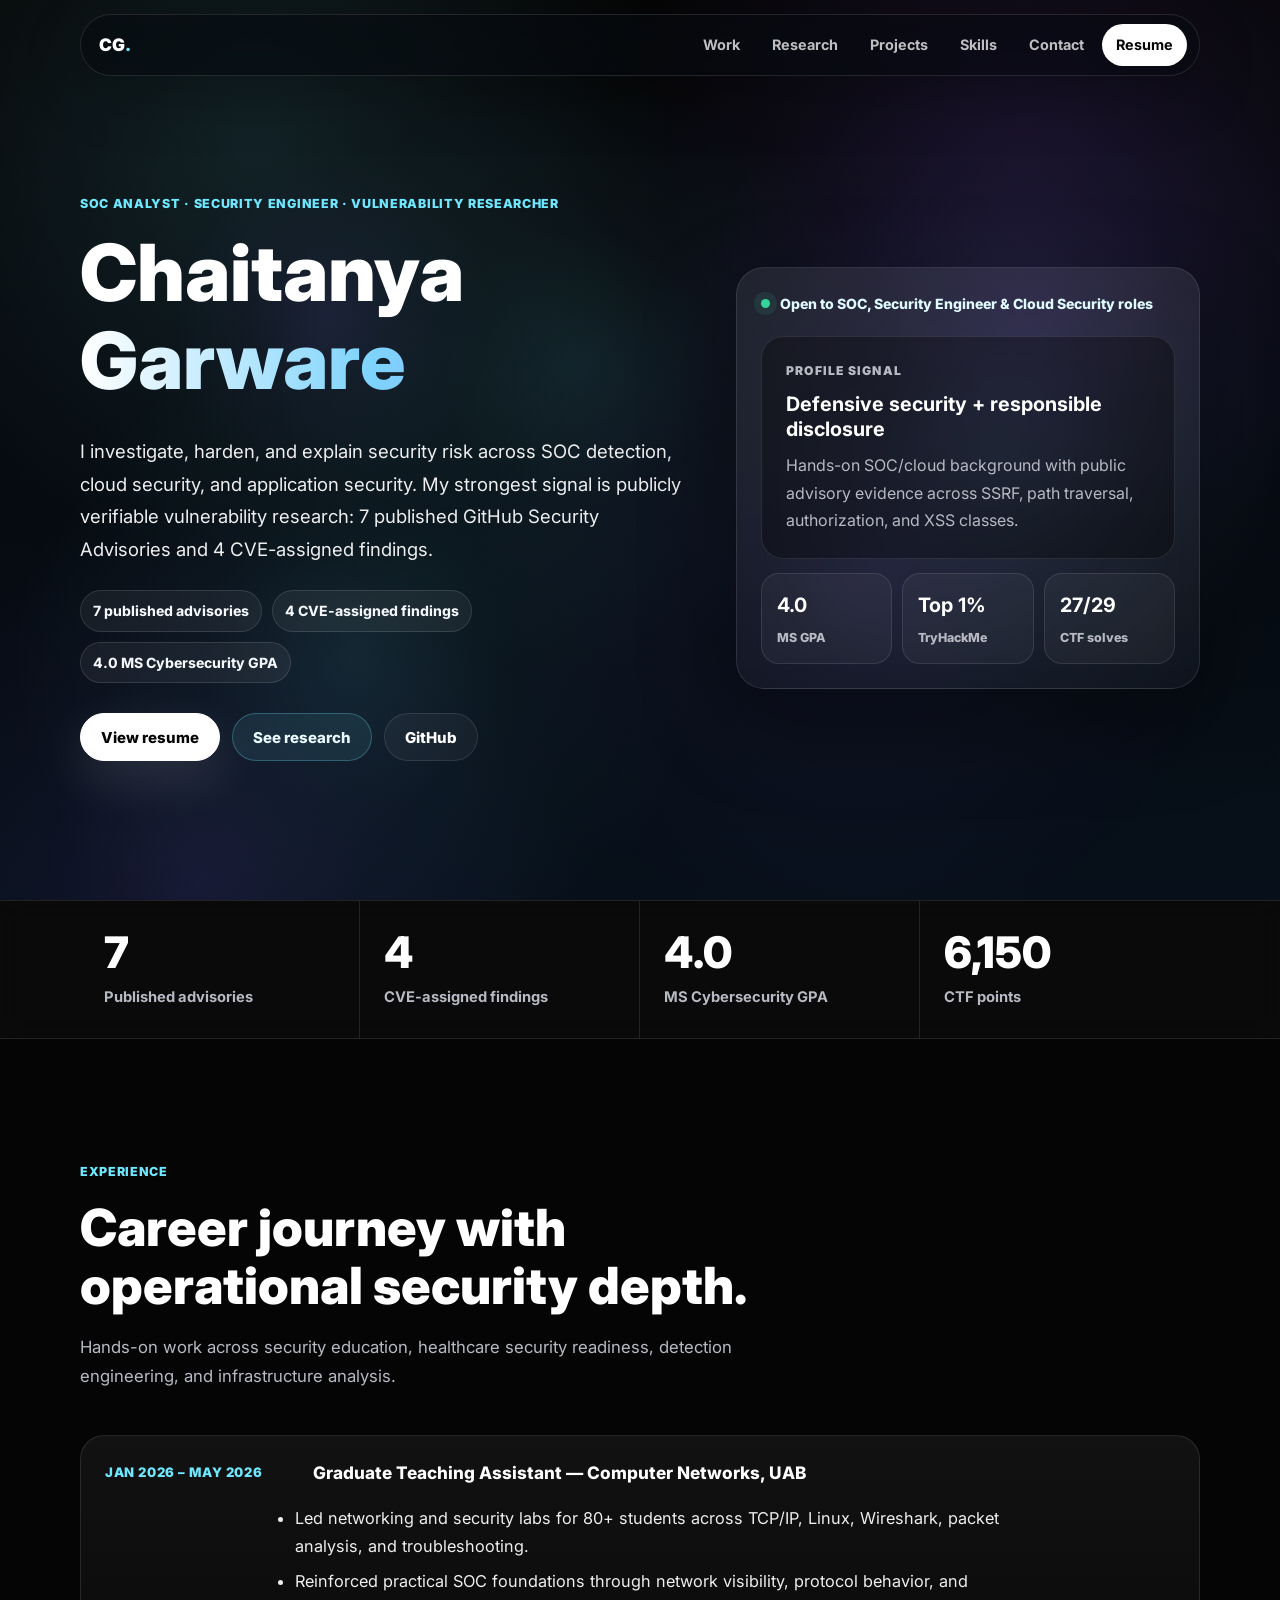
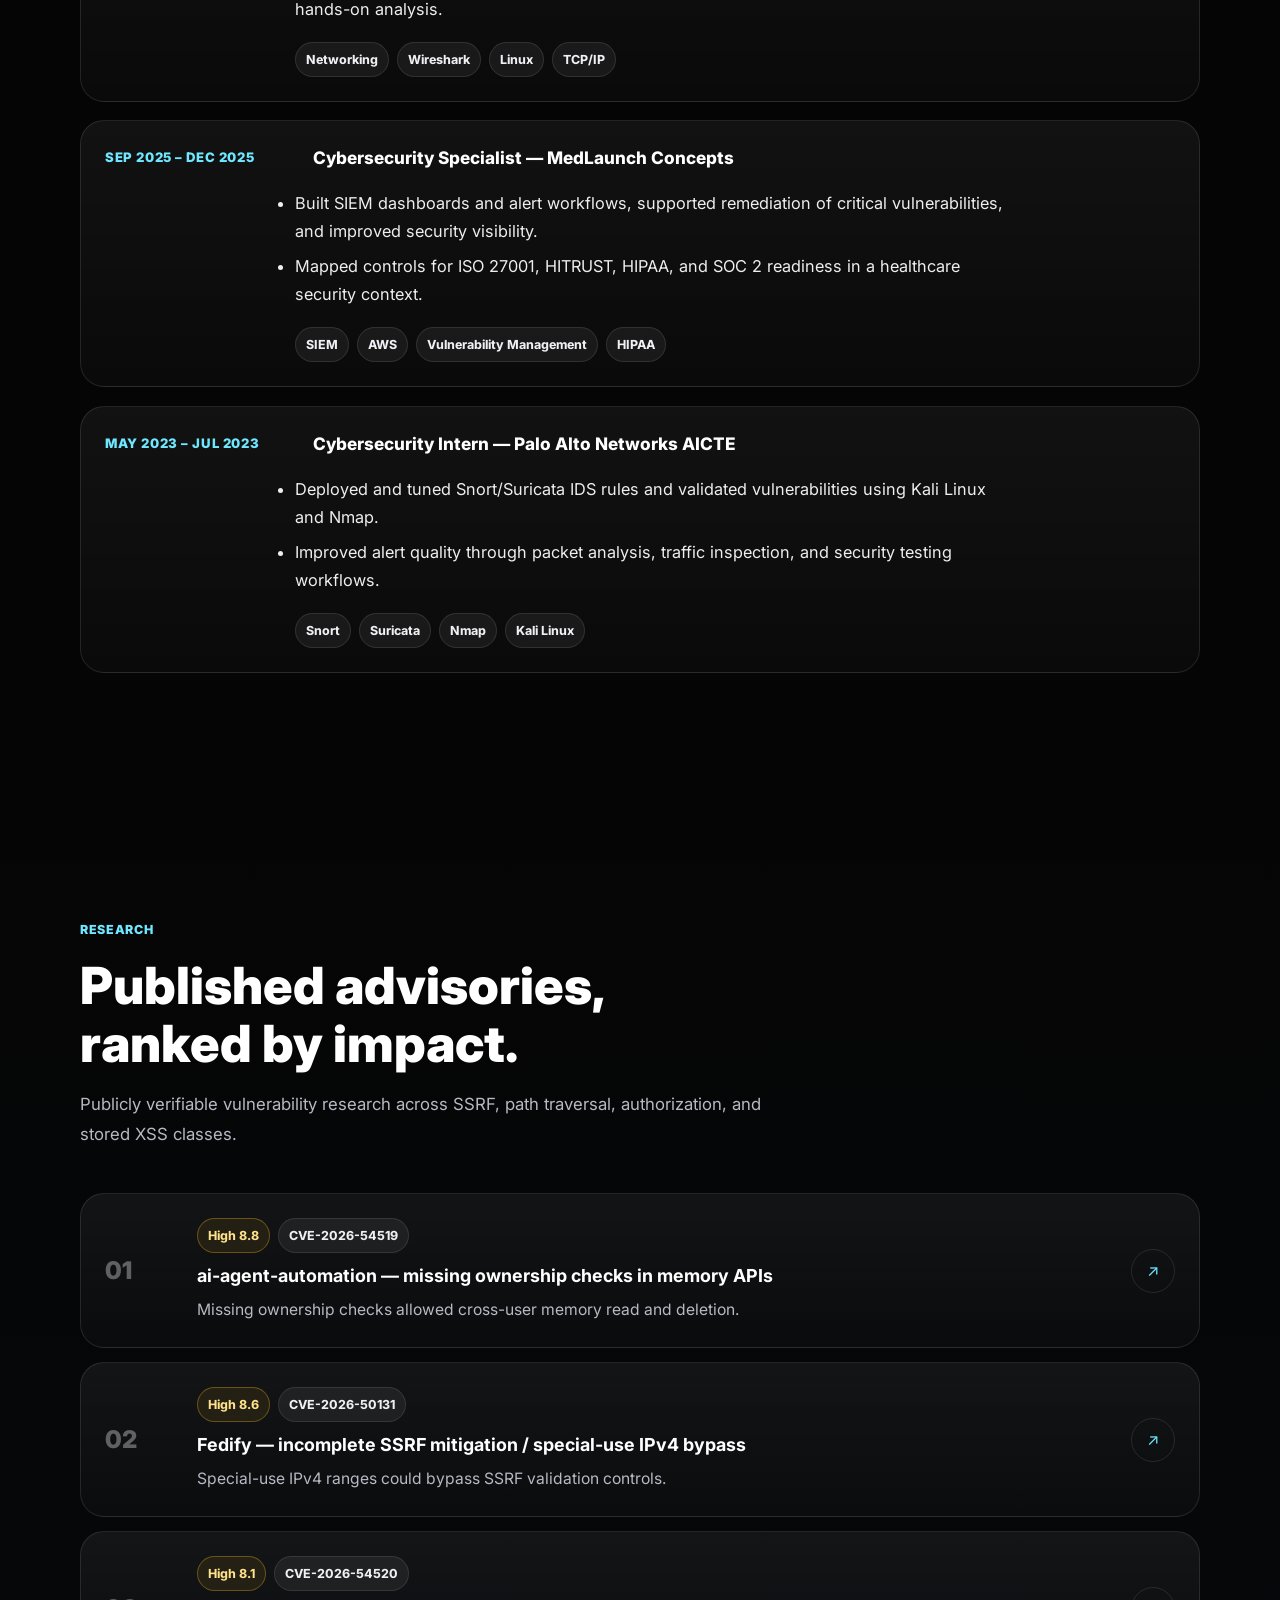
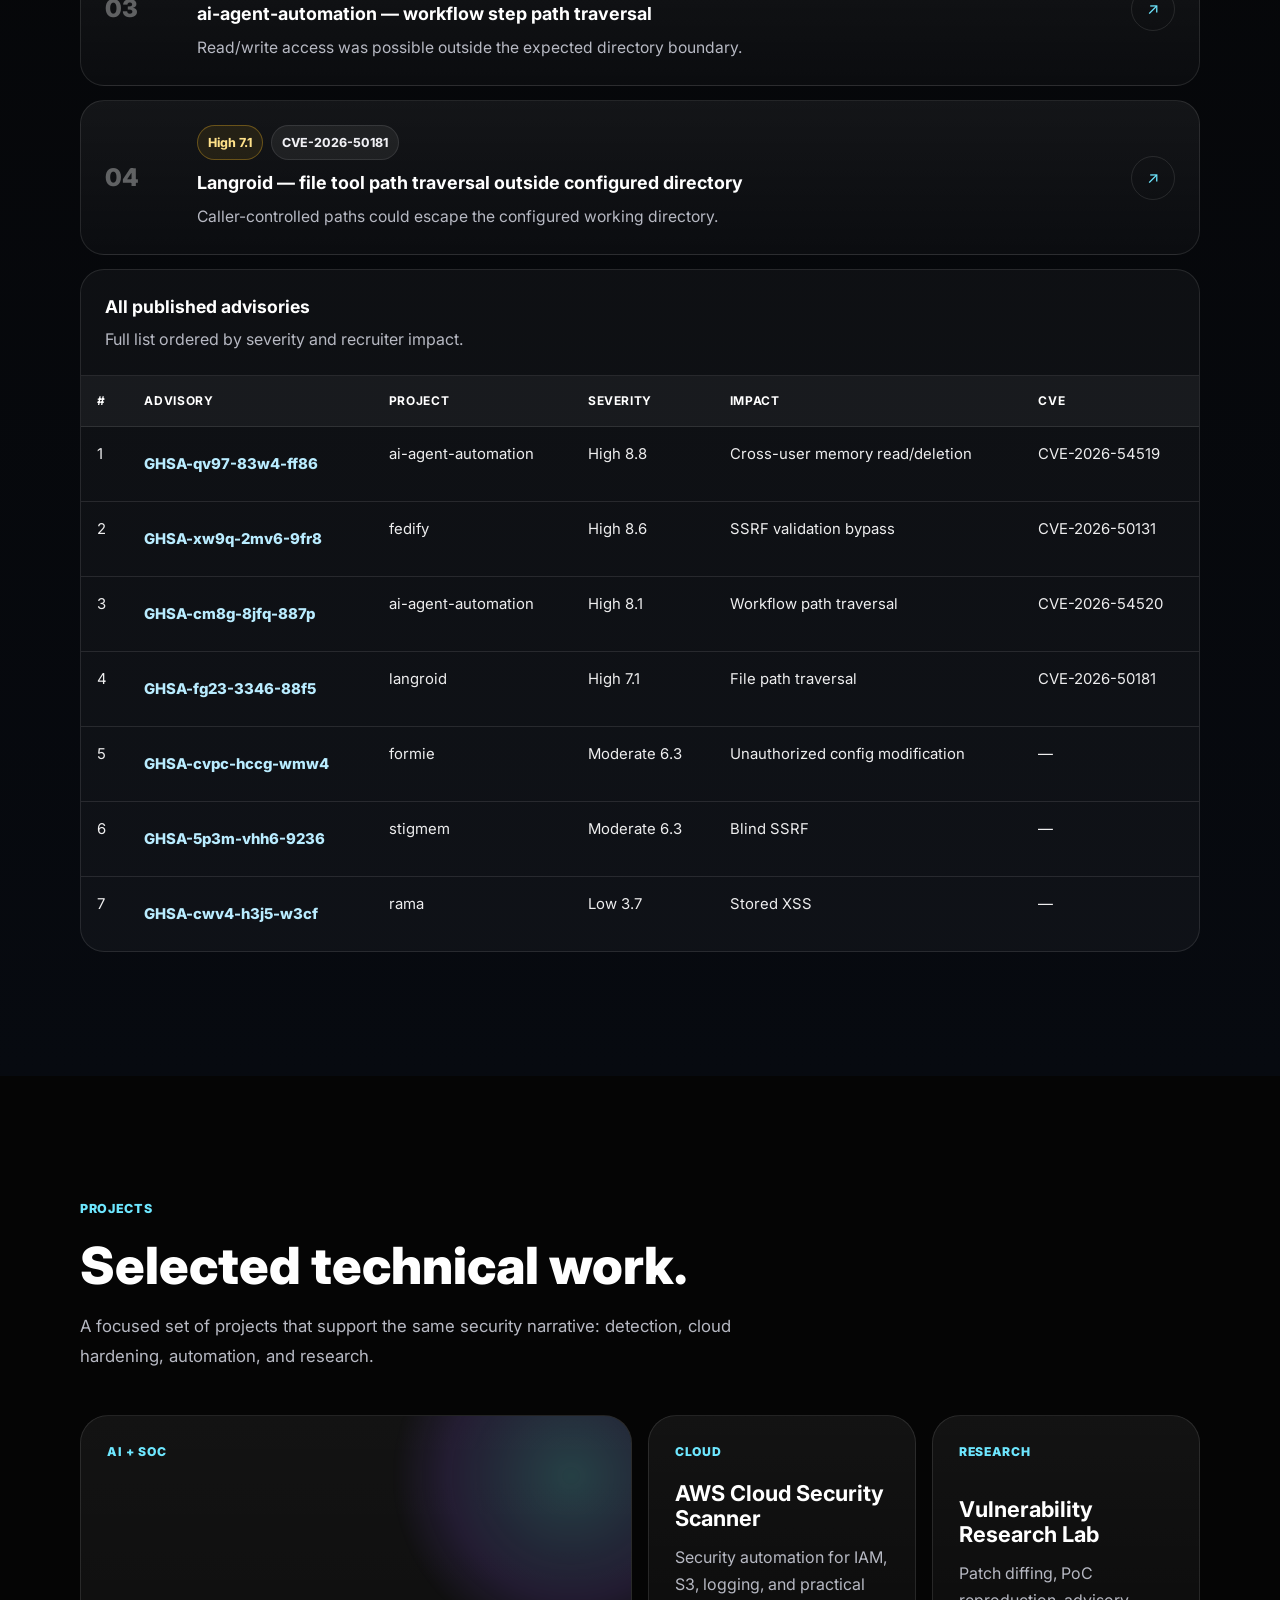
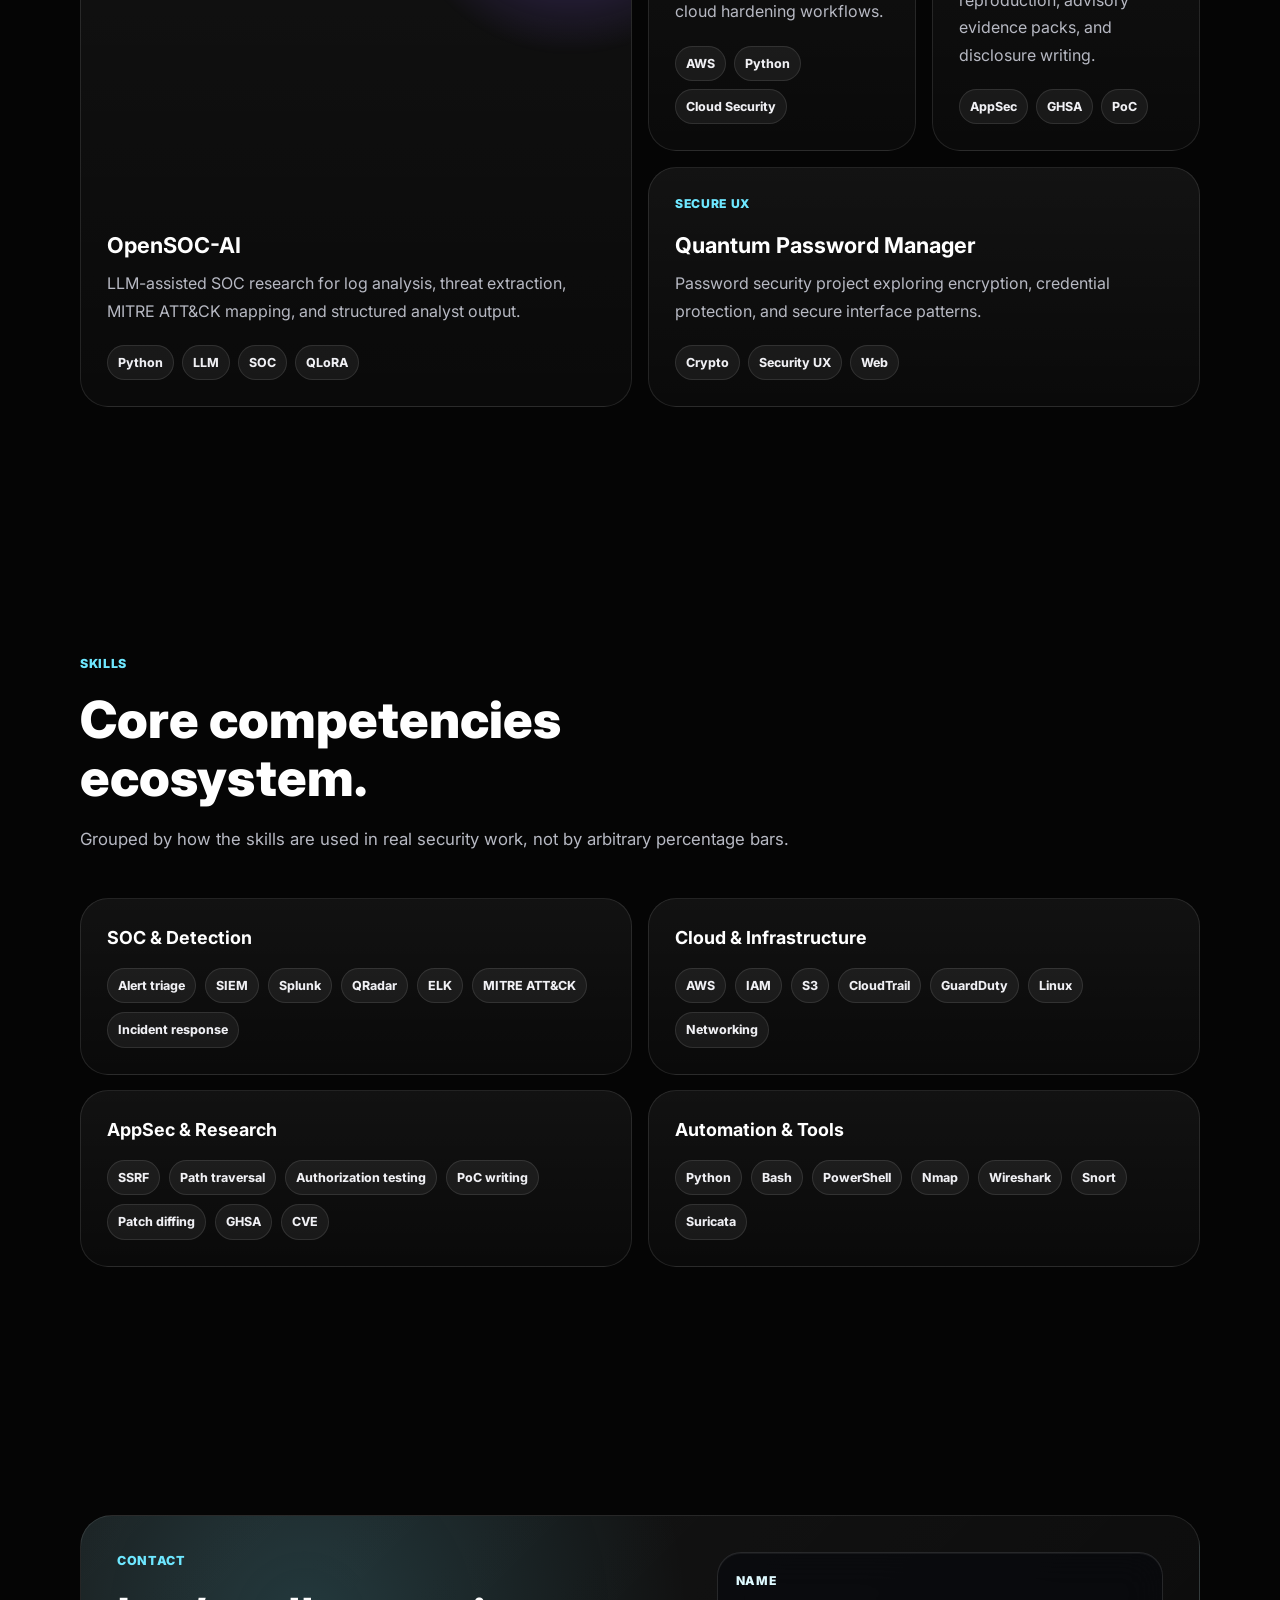
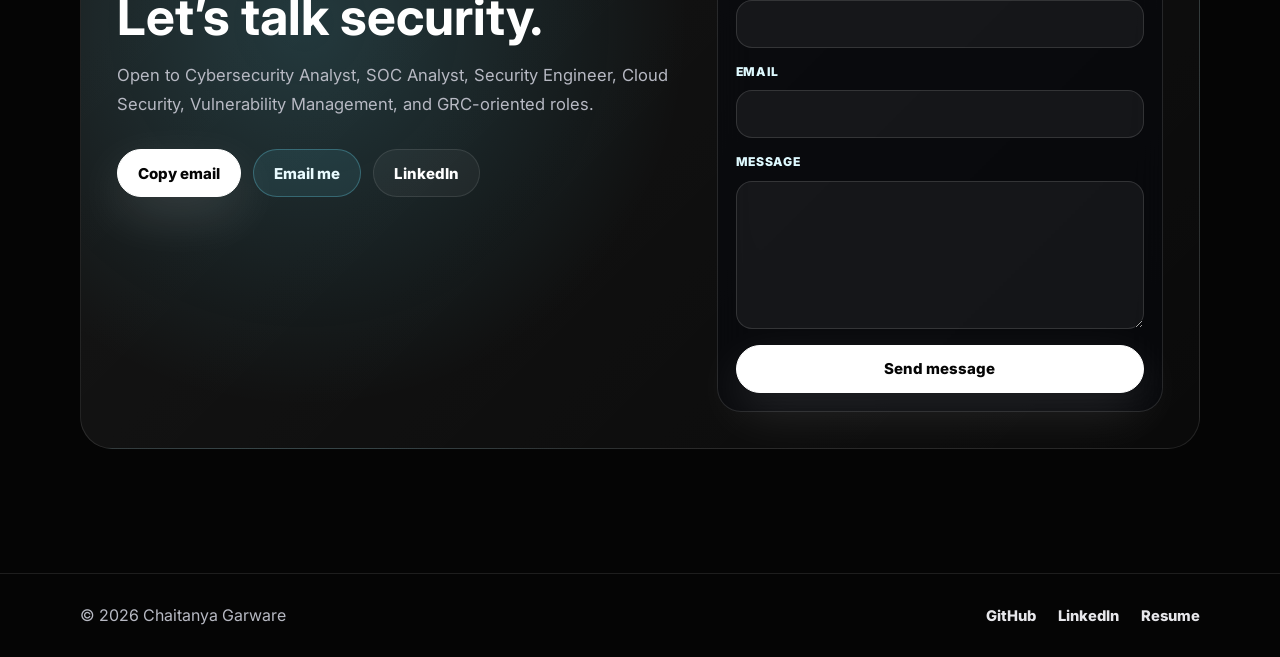
==== commit 4358367d: "Upgrade" ====
--- a/index.html
+++ b/index.html
@@ -3,13 +3,13 @@
 <head>
   <meta charset="utf-8">
   <meta name="viewport" content="width=device-width, initial-scale=1">
-  <title>Chaitanya Garware | SOC Analyst, Security Engineer & Vulnerability Researcher</title>
-  <meta name="description" content="Portfolio of Chaitanya Garware, a SOC analyst, security engineer, and vulnerability researcher focused on security operations, cloud security, application security, and published vulnerability research with 7 GitHub Security Advisories and 4 CVE-assigned findings.">
-  <meta name="keywords" content="Chaitanya Garware, SOC Analyst, Security Engineer, Vulnerability Researcher, CVE, GHSA, UAB, Security+, TryHackMe, Cloud Security">
+  <title>Chaitanya Garware | SOC Analyst & Vulnerability Researcher</title>
+  <meta name="description" content="Portfolio of Chaitanya Garware: SOC analyst, security engineer, and vulnerability researcher with 7 published GitHub Security Advisories and 4 CVE-assigned findings.">
+  <meta name="keywords" content="Chaitanya Garware, SOC Analyst, Security Engineer, Vulnerability Researcher, CVE, GHSA, Security+, TryHackMe, UAB">
   <meta name="author" content="Chaitanya Garware">
-  <meta name="theme-color" content="#07111f">
-  <meta property="og:title" content="Chaitanya Garware | SOC Analyst, Security Engineer & Vulnerability Researcher">
-  <meta property="og:description" content="Security operations, cloud security, and published vulnerability research with 7 advisories and 4 CVE-assigned findings.">
+  <meta name="theme-color" content="#050505">
+  <meta property="og:title" content="Chaitanya Garware | SOC Analyst & Vulnerability Researcher">
+  <meta property="og:description" content="Security operations, cloud security, AI security, and published vulnerability research.">
   <meta property="og:type" content="website">
   <meta property="og:url" content="https://chaitanyagarware.github.io/">
   <meta property="og:image" content="https://chaitanyagarware.github.io/images/proj_5.jpg">
@@ -18,448 +18,220 @@
   <link rel="preconnect" href="https://fonts.googleapis.com">
   <link rel="preconnect" href="https://fonts.gstatic.com" crossorigin>
   <link href="https://fonts.googleapis.com/css2?family=Inter:wght@400;500;600;700;800;900&display=swap" rel="stylesheet">
-  <link rel="stylesheet" href="css/bootstrap.min.css">
-  <style>
-    :root{
-      --bg:#07111f;--bg-soft:#0b1424;--panel:#0f1b2f;--panel-2:#101a2d;--text:#eef4ff;--muted:#adc0da;
-      --line:rgba(165,180,210,.22);--brand:#38bdf8;--brand-2:#a78bfa;--ok:#22c55e;--warn:#f59e0b;
-      --shadow:0 24px 70px rgba(0,0,0,.28);--radius:24px;--nav-h:78px;
-    }
-    *{box-sizing:border-box}
-    html{scroll-behavior:smooth;scroll-padding-top:calc(var(--nav-h) + 24px)}
-    body{
-      margin:0;font-family:Inter,system-ui,-apple-system,BlinkMacSystemFont,"Segoe UI",sans-serif;
-      background:
-        radial-gradient(circle at 10% 8%, rgba(56,189,248,.14), transparent 24rem),
-        radial-gradient(circle at 90% 4%, rgba(167,139,250,.14), transparent 28rem),
-        var(--bg);
-      color:var(--text);line-height:1.72;overflow-x:hidden;
-    }
-    a{color:#8ddcff;text-decoration:none;transition:color .2s ease,opacity .2s ease,transform .2s ease}
-    a:hover{color:#e0f2fe;text-decoration:none}
-    .skip-link{position:absolute;left:-999px;top:12px;background:#fff;color:#000;padding:10px 14px;border-radius:10px;z-index:9999}
-    .skip-link:focus{left:12px}
-    .container{max-width:1120px}
-    .site-nav{min-height:var(--nav-h);background:rgba(7,17,31,.88);backdrop-filter:blur(18px);border-bottom:1px solid var(--line)}
-    .navbar-brand{font-size:1.35rem;font-weight:900;letter-spacing:-.06em;color:#fff!important}
-    .dot{color:var(--brand)}
-    .navbar-toggler{border:1px solid var(--line);padding:.45rem .65rem}
-    .navbar-toggler-icon{width:1.2rem;height:1.2rem}
-    .nav-link{color:#cfdbed!important;font-weight:800;font-size:.92rem;margin-left:.4rem}
-    .nav-link:hover,.nav-link:focus{color:#fff!important}
-    .nav-cta{border:1px solid rgba(56,189,248,.35);border-radius:999px;padding:.45rem .9rem!important;background:rgba(56,189,248,.09)}
-
-    main{padding-top:var(--nav-h)}
-    section{scroll-margin-top:calc(var(--nav-h) + 24px)}
-    .section{padding:84px 0}
-    .section.compact{padding:64px 0}
-    .eyebrow{display:inline-flex;align-items:center;gap:.45rem;color:#bae6fd;background:rgba(56,189,248,.10);border:1px solid rgba(56,189,248,.28);padding:7px 12px;border-radius:999px;font-size:.78rem;letter-spacing:.06em;text-transform:uppercase;font-weight:900}
-    .section-title{max-width:760px;margin-bottom:34px}
-    .section-title h2{font-size:clamp(2rem,4vw,3.15rem);font-weight:900;letter-spacing:-.06em;line-height:1.08;margin:14px 0 12px}
-    .section-title p{color:var(--muted);font-size:1.02rem;margin:0;max-width:64ch}
-
-    .hero{padding:72px 0 54px;min-height:calc(100vh - var(--nav-h));display:flex;align-items:center}
-    .hero-grid{display:grid;grid-template-columns:minmax(0,1.08fr) minmax(320px,.92fr);gap:34px;align-items:start}
-    .hero h1{font-size:clamp(3.2rem,7vw,5.7rem);font-weight:900;line-height:.95;letter-spacing:-.08em;margin:22px 0 18px}
-    .gradient{background:linear-gradient(90deg,#eef7ff,#53c8ff,#a78bfa);-webkit-background-clip:text;background-clip:text;color:transparent}
-    .lead{font-size:clamp(1.03rem,1.95vw,1.24rem);color:#d4e1f2;max-width:60ch;margin:0}
-    .hero-copy{max-width:66ch}
-    .hero-list{list-style:none;padding:0;margin:18px 0 0;display:grid;gap:10px;max-width:62ch}
-    .hero-list li{color:#d8e5f6;position:relative;padding-left:18px}
-    .hero-list li:before{content:"";position:absolute;left:0;top:.72em;width:7px;height:7px;border-radius:50%;background:linear-gradient(90deg,var(--brand),var(--brand-2))}
-    .btn-row{display:flex;flex-wrap:wrap;gap:12px;margin-top:26px}
-    .btn-main,.btn-ghost{display:inline-flex;align-items:center;justify-content:center;gap:.55rem;border-radius:999px;padding:12px 18px;font-weight:900;white-space:nowrap}
-    .btn-main{color:#07111f!important;background:linear-gradient(90deg,var(--brand),var(--brand-2));box-shadow:0 16px 36px rgba(56,189,248,.18)}
-    .btn-ghost{color:#ecf5ff!important;background:rgba(16,26,45,.72);border:1px solid var(--line)}
-    .trust-bar{display:flex;flex-wrap:wrap;gap:10px;margin-top:22px}
-    .trust-pill{border:1px solid var(--line);background:rgba(13,23,40,.82);border-radius:999px;padding:9px 12px;color:#dceaff;font-weight:800;font-size:.84rem}
-
-    .hero-summary{border:1px solid var(--line);border-radius:30px;background:linear-gradient(160deg,rgba(16,26,45,.97),rgba(11,20,36,.92));padding:26px;box-shadow:var(--shadow)}
-    .hero-summary h3{font-size:1.1rem;font-weight:900;letter-spacing:-.03em;margin:0 0 8px}
-    .summary-copy{color:#d4e1f2;font-size:.98rem;margin:0 0 18px;max-width:34ch}
-    .kpi-grid{display:grid;grid-template-columns:repeat(2,minmax(0,1fr));gap:12px;margin-bottom:18px}
-    .stat{background:rgba(3,8,20,.44);border:1px solid var(--line);border-radius:18px;padding:16px}
-    .stat strong{display:block;font-size:1.6rem;line-height:1;color:#fff}
-    .stat span{display:block;color:var(--muted);font-weight:800;font-size:.82rem;margin-top:6px}
-    .summary-panel{border:1px solid var(--line);background:rgba(3,8,20,.28);border-radius:20px;padding:16px}
-    .summary-panel h4{margin:0 0 8px;font-size:.92rem;font-weight:900;color:#fff;text-transform:uppercase;letter-spacing:.06em}
-    .summary-panel ul{margin:0;padding-left:1.1rem;color:#d7e5f6}
-    .summary-panel li+li{margin-top:8px}
-
-    .grid{display:grid;gap:22px}
-    .grid-2{grid-template-columns:repeat(2,minmax(0,1fr))}
-    .grid-3{grid-template-columns:repeat(3,minmax(0,1fr))}
-    .grid-4{grid-template-columns:repeat(4,minmax(0,1fr))}
-    .cardx{min-width:0;height:100%;background:linear-gradient(180deg,rgba(16,26,45,.94),rgba(13,23,40,.88));border:1px solid var(--line);border-radius:24px;padding:24px;box-shadow:0 18px 50px rgba(0,0,0,.14)}
-    .cardx.highlight{border-color:rgba(56,189,248,.34);background:linear-gradient(180deg,rgba(56,189,248,.11),rgba(13,23,40,.90))}
-    .cardx h3{font-size:1.1rem;font-weight:900;letter-spacing:-.03em;line-height:1.28;margin:0 0 10px;color:#fff}
-    .cardx p,.cardx li{color:#d4e1f2}
-    .cardx p:last-child{margin-bottom:0}
-    .list-clean{padding-left:1.1rem;margin:0}
-    .list-clean li+li{margin-top:8px}
-    .tag-list{display:flex;flex-wrap:wrap;gap:8px;margin-top:16px}
-    .tag{display:inline-flex;align-items:center;max-width:100%;font-size:.78rem;font-weight:900;color:#dceaff;background:rgba(165,180,210,.10);border:1px solid rgba(165,180,210,.24);padding:6px 10px;border-radius:999px}
-    .tag.high{border-color:rgba(245,158,11,.45);color:#fde68a}
-    .tag.ok{border-color:rgba(34,197,94,.45);color:#bbf7d0}
-    .tag.mid{border-color:rgba(56,189,248,.35);color:#bae6fd}
-
-    .timeline{position:relative}
-    .timeline:before{content:"";position:absolute;left:13px;top:7px;bottom:7px;width:2px;background:linear-gradient(var(--brand),var(--brand-2))}
-    .timeline-item{position:relative;padding-left:48px;margin-bottom:22px}
-    .timeline-item:last-child{margin-bottom:0}
-    .timeline-item:before{content:"";position:absolute;left:5px;top:6px;width:18px;height:18px;border-radius:50%;border:4px solid var(--brand);background:var(--bg)}
-    .date{display:block;color:#93c5fd;font-weight:900;font-size:.83rem;text-transform:uppercase;letter-spacing:.04em;margin-bottom:4px}
-
-    .impact-grid{display:grid;grid-template-columns:repeat(2,minmax(0,1fr));gap:18px;margin-bottom:22px}
-    .impact-card{display:flex;flex-direction:column;gap:12px}
-    .impact-top{display:flex;flex-wrap:wrap;align-items:center;gap:8px}
-    .meta{color:var(--muted);font-weight:800;font-size:.86rem}
-    .table-wrap{overflow-x:auto;border:1px solid var(--line);border-radius:22px;background:rgba(13,23,40,.76);box-shadow:0 18px 50px rgba(0,0,0,.12)}
-    .advisory-table{width:100%;min-width:960px;border-collapse:collapse;color:#d4e1f2}
-    .advisory-table th,.advisory-table td{padding:15px 16px;border-bottom:1px solid var(--line);vertical-align:top}
-    .advisory-table th{color:#fff;text-transform:uppercase;letter-spacing:.06em;font-size:.76rem;background:rgba(56,189,248,.09)}
-    .advisory-table tr:last-child td{border-bottom:0}
-    .advisory-table td:first-child{font-weight:900;color:#fff}
-    .advisory-table code{color:#e0f2fe;background:rgba(165,180,210,.10);border:1px solid rgba(165,180,210,.18);border-radius:7px;padding:2px 6px}
-    .severity{font-weight:900;color:#fde68a}
-    .cve-cell{font-weight:900;color:#bbf7d0}
-    .status-cell{font-weight:900;color:#bae6fd}
-
-    .project-img{display:block;aspect-ratio:16/9;border-radius:18px;overflow:hidden;border:1px solid var(--line);background:#0b1220;margin-bottom:18px}
-    .project-img img{width:100%;height:100%;display:block;object-fit:cover;object-position:center;transition:transform .35s ease}
-    .cardx:hover .project-img img{transform:scale(1.035)}
-
-    .resume-panel,.contact-panel{background:linear-gradient(100deg,rgba(56,189,248,.12),rgba(167,139,250,.12));border:1px solid var(--line);border-radius:30px;padding:30px}
-    .resume-panel{display:grid;grid-template-columns:minmax(0,1fr) auto;align-items:center;gap:22px}
-    .contact-grid{display:grid;grid-template-columns:2fr repeat(3,minmax(150px,1fr));gap:14px;margin-top:20px}
-    .contact-item{min-width:0;border:1px solid var(--line);border-radius:18px;padding:16px;background:rgba(3,8,20,.34)}
-    .contact-item span{display:block;color:var(--muted);font-size:.78rem;font-weight:900;text-transform:uppercase;letter-spacing:.06em}
-    .contact-item strong{display:block;margin-top:4px;color:#fff;font-size:1rem;overflow-wrap:anywhere}
-
-    .footer{border-top:1px solid var(--line);padding:28px 0;color:var(--muted);font-size:.9rem}
-    .footer-flex{display:flex;justify-content:space-between;gap:14px;flex-wrap:wrap}
-    .small-note{font-size:.86rem;color:var(--muted);margin-top:10px}
-
-    @media (max-width:991.98px){
-      :root{--nav-h:74px}
-      .hero-grid,.grid-4,.grid-3,.grid-2,.impact-grid,.contact-grid,.resume-panel{grid-template-columns:1fr}
-      .hero{padding-top:56px}
-    }
-    @media (max-width:767.98px){
-      .section{padding:66px 0}
-      .section.compact{padding:54px 0}
-      .hero h1{font-size:clamp(2.85rem,16vw,4.3rem)}
-      .btn-row a{width:100%}
-      .nav-link{margin-left:0;padding:.65rem 0!important}
-      .nav-cta{padding:.65rem 0!important;border:0;background:transparent}
-      .hero-summary,.cardx,.resume-panel,.contact-panel{padding:22px}
-      .kpi-grid{grid-template-columns:1fr 1fr}
-    }
-    @media (prefers-reduced-motion:reduce){
-      html{scroll-behavior:auto}
-      *,*:before,*:after{animation-duration:.01ms!important;animation-iteration-count:1!important;transition-duration:.01ms!important}
-    }
-  </style>
+  <link rel="stylesheet" href="css/portfolio-premium.css">
 </head>
 <body>
+  <div class="cursor-glow" aria-hidden="true"></div>
+  <div class="noise" aria-hidden="true"></div>
+
   <a class="skip-link" href="#main">Skip to main content</a>
-  <canvas id="ambient-canvas" aria-hidden="true"></canvas>
-
-  <header class="site-header" data-blur-header>
-    <div class="container nav-shell">
-      <a class="brand" href="#home" aria-label="Chaitanya Garware home">CG<span>.</span></a>
-      <button class="nav-toggle" type="button" aria-expanded="false" aria-controls="site-nav" data-nav-toggle>
+
+  <header class="nav-shell" data-reveal>
+    <nav class="nav" aria-label="Primary navigation">
+      <a class="brand" href="#home" aria-label="Chaitanya Garware home">
+        <span>CG</span><span class="brand-dot">.</span>
+      </a>
+      <button class="menu-toggle" type="button" aria-label="Open navigation" aria-expanded="false">
         <span></span><span></span>
-        <span class="sr-only">Toggle navigation</span>
       </button>
-      <nav id="site-nav" class="site-nav" aria-label="Main navigation" data-nav>
+      <div class="nav-links">
         <a href="#work">Work</a>
         <a href="#research">Research</a>
         <a href="#projects">Projects</a>
         <a href="#skills">Skills</a>
         <a href="#contact">Contact</a>
         <a class="nav-pill" href="assets/Chaitanya-Garware-Resume.pdf" target="_blank" rel="noopener noreferrer">Resume</a>
-      </nav>
-    </div>
+      </div>
+    </nav>
   </header>
 
   <main id="main">
-    <section class="hero section" id="home" aria-label="Hero">
+    <section class="hero section" id="home">
+      <canvas id="ambient-canvas" aria-hidden="true"></canvas>
       <div class="container hero-grid">
         <div class="hero-copy">
-          <span class="eyebrow">SOC Analyst · Security Engineer · Vulnerability Researcher</span>
-          <h1>Chaitanya<br><span class="gradient">Garware</span></h1>
-          <p class="lead">I work across security operations, cloud security, application security, and responsible disclosure. My portfolio combines hands-on defensive work with published open-source vulnerability research that recruiters and hiring managers can verify publicly.</p>
-          <ul class="hero-list" aria-label="Key highlights">
-            <li>MS in Cybersecurity from UAB with a 4.0 GPA and CompTIA Security+ certification.</li>
-            <li>Published 7 GitHub Security Advisories, including 4 CVE-assigned findings across SSRF, path traversal, and authorization issues.</li>
-            <li>Top 1% on TryHackMe and strong interest in SOC detection, cloud hardening, and security engineering.</li>
-          </ul>
-          <div class="btn-row" aria-label="Primary links">
-            <a class="btn-main" href="assets/Chaitanya-Garware-Resume.pdf" target="_blank" rel="noopener noreferrer">View Resume</a>
-            <a class="btn-ghost" href="assets/Chaitanya-Garware-Resume.pdf" download>Download Resume</a>
-            <a class="btn-ghost" href="https://www.linkedin.com/in/chaitanya-garware/" target="_blank" rel="noopener noreferrer">LinkedIn</a>
-            <a class="btn-ghost" href="https://github.com/chaitanyagarware" target="_blank" rel="noopener noreferrer">GitHub</a>
-          </div>
-          <div class="trust-bar" aria-label="Highlights">
-            <span class="trust-pill">7 Published Advisories</span>
-            <span class="trust-pill">4 CVE-Assigned Findings</span>
-            <span class="trust-pill">Top 1% TryHackMe</span>
-            <span class="trust-pill">Security+</span>
-          </div>
-        </div>
-
-        <aside class="hero-summary" aria-label="Profile summary">
-          <h3>At a glance</h3>
-          <p class="summary-copy">A cleaner summary of what matters most to a recruiter or security hiring manager.</p>
-          <div class="kpi-grid">
-            <div class="stat"><strong>7</strong><span>Published advisories</span></div>
-            <div class="stat"><strong>4</strong><span>CVE-assigned findings</span></div>
-            <div class="stat"><strong>4.0</strong><span>MS GPA</span></div>
-            <div class="stat"><strong>Top 1%</strong><span>TryHackMe</span></div>
-          </div>
-          <div class="summary-panel" style="margin-bottom:14px">
-            <h4>Core focus</h4>
-            <ul>
-              <li>SOC monitoring, alert triage, log analysis, and detection-oriented security work.</li>
-              <li>Cloud and application security with an emphasis on evidence-first communication.</li>
-              <li>Publicly verifiable research in SSRF, path traversal, authorization, and XSS issues.</li>
-            </ul>
-          </div>
-          <div class="summary-panel">
-            <h4>Open to roles</h4>
-            <ul>
-              <li>Cybersecurity Analyst</li>
-              <li>SOC Analyst</li>
-              <li>Security Engineer</li>
-              <li>Cloud Security / Vulnerability Management</li>
-            </ul>
-          </div>
-          <div class="signal-line"></div>
-          <dl class="signal-list">
-            <div><dt>Focus</dt><dd>SOC detection, cloud hardening, AppSec</dd></div>
-            <div><dt>Research</dt><dd>SSRF, path traversal, authorization, XSS</dd></div>
-            <div><dt>Location</dt><dd>Birmingham, AL · open to relocation / remote</dd></div>
-          </dl>
+          <p class="kicker reveal-line">SOC Analyst · Security Engineer · Vulnerability Researcher</p>
+          <h1 aria-label="Chaitanya Garware">
+            <span class="line-mask"><span>Chaitanya</span></span>
+            <span class="line-mask"><span class="gradient-text">Garware</span></span>
+          </h1>
+          <p class="hero-summary reveal-line">
+            I investigate, harden, and explain security risk across SOC detection, cloud security, and application security. My strongest signal is publicly verifiable vulnerability research: 7 published GitHub Security Advisories and 4 CVE-assigned findings.
+          </p>
+          <div class="hero-proof reveal-line" aria-label="Portfolio highlights">
+            <span>7 published advisories</span>
+            <span>4 CVE-assigned findings</span>
+            <span>4.0 MS Cybersecurity GPA</span>
+          </div>
+          <div class="hero-actions reveal-line">
+            <a class="button primary magnetic" href="assets/Chaitanya-Garware-Resume.pdf" target="_blank" rel="noopener noreferrer">View resume</a>
+            <a class="button secondary magnetic" href="#research">See research</a>
+            <a class="button ghost magnetic" href="https://github.com/chaitanyagarware" target="_blank" rel="noopener noreferrer">GitHub</a>
+          </div>
+        </div>
+
+        <aside class="hero-card lift-card" data-reveal>
+          <div class="status-row">
+            <span class="live-dot"></span>
+            <span>Open to SOC, Security Engineer & Cloud Security roles</span>
+          </div>
+          <div class="signature-card">
+            <span class="signature-label">Profile signal</span>
+            <strong>Defensive security + responsible disclosure</strong>
+            <p>Hands-on SOC/cloud background with public advisory evidence across SSRF, path traversal, authorization, and XSS classes.</p>
+          </div>
+          <div class="mini-metrics">
+            <div><strong>4.0</strong><span>MS GPA</span></div>
+            <div><strong>Top 1%</strong><span>TryHackMe</span></div>
+            <div><strong>27/29</strong><span>CTF solves</span></div>
+          </div>
         </aside>
       </div>
     </section>
 
-    <section class="metrics-band" aria-label="Quick metrics">
+    <section class="metrics-band" aria-label="Quick facts">
       <div class="container metrics-grid">
-        <div class="metric reveal"><strong data-count="7">0</strong><span>Published GitHub Security Advisories</span></div>
-        <div class="metric reveal"><strong data-count="4">0</strong><span>CVE-assigned findings</span></div>
-        <div class="metric reveal"><strong data-count="1" data-prefix="Top ">0</strong><span>TryHackMe global ranking</span></div>
-        <div class="metric reveal"><strong data-count="4" data-decimal="1">0</strong><span>MS Cybersecurity GPA</span></div>
-        <div class="metric reveal"><strong data-count="27">0</strong><span>CTF challenges solved out of 29</span></div>
+        <div class="metric" data-reveal>
+          <strong data-count="7">0</strong>
+          <span>Published advisories</span>
+        </div>
+        <div class="metric" data-reveal>
+          <strong data-count="4">0</strong>
+          <span>CVE-assigned findings</span>
+        </div>
+        <div class="metric" data-reveal>
+          <strong data-count="4.0" data-decimal="1">0</strong>
+          <span>MS Cybersecurity GPA</span>
+        </div>
+        <div class="metric" data-reveal>
+          <strong data-count="6150">0</strong>
+          <span>CTF points</span>
+        </div>
       </div>
     </section>
 
     <section class="section" id="work">
       <div class="container">
-        <div class="section-title">
-          <span class="eyebrow">About</span>
-          <h2>Practical security work with strong readability and real evidence.</h2>
-          <p>I focus on the kind of work that translates well to both technical reviewers and recruiters: detection thinking, clear documentation, responsible disclosure, and measurable security impact.</p>
-        </div>
-        <div class="grid grid-4">
-          <div class="cardx">
-            <h3>SOC & Detection</h3>
-            <p>Alert triage, log analysis, IDS tuning, detection thinking, MITRE ATT&amp;CK alignment, and analyst-friendly reporting.</p>
-          </div>
-          <div class="cardx">
-            <h3>Cloud Security</h3>
-            <p>AWS-focused hardening, IAM and S3 review, cloud logging visibility, and security monitoring workflows.</p>
-          </div>
-          <div class="cardx">
-            <h3>Vulnerability Research</h3>
-            <p>Patch diffing, PoC validation, disclosure writing, and public advisories covering SSRF, path traversal, and authorization issues.</p>
-          </div>
-          <div class="cardx">
-            <h3>Communication</h3>
-            <p>Clean writeups, impact summaries, remediation guidance, and recruiter-readable presentation of technical accomplishments.</p>
-          </div>
-        </div>
-      </div>
-    </section>
-
-    <section class="section section-muted" id="research">
+        <div class="section-heading" data-reveal>
+          <p class="kicker">Experience</p>
+          <h2>Career journey with operational security depth.</h2>
+          <p>Hands-on work across security education, healthcare security readiness, detection engineering, and infrastructure analysis.</p>
+        </div>
+
+        <div class="timeline">
+          <article class="timeline-item open lift-card" data-reveal>
+            <div class="timeline-trigger">
+              <span class="date">Jan 2026 – May 2026</span>
+              <span class="role">Graduate Teaching Assistant — Computer Networks, UAB</span>
+            </div>
+            <div class="timeline-panel">
+              <ul>
+                <li>Led networking and security labs for 80+ students across TCP/IP, Linux, Wireshark, packet analysis, and troubleshooting.</li>
+                <li>Reinforced practical SOC foundations through network visibility, protocol behavior, and hands-on analysis.</li>
+              </ul>
+              <div class="chip-row"><span>Networking</span><span>Wireshark</span><span>Linux</span><span>TCP/IP</span></div>
+            </div>
+          </article>
+
+          <article class="timeline-item open lift-card" data-reveal>
+            <div class="timeline-trigger">
+              <span class="date">Sep 2025 – Dec 2025</span>
+              <span class="role">Cybersecurity Specialist — MedLaunch Concepts</span>
+            </div>
+            <div class="timeline-panel">
+              <ul>
+                <li>Built SIEM dashboards and alert workflows, supported remediation of critical vulnerabilities, and improved security visibility.</li>
+                <li>Mapped controls for ISO 27001, HITRUST, HIPAA, and SOC 2 readiness in a healthcare security context.</li>
+              </ul>
+              <div class="chip-row"><span>SIEM</span><span>AWS</span><span>Vulnerability Management</span><span>HIPAA</span></div>
+            </div>
+          </article>
+
+          <article class="timeline-item open lift-card" data-reveal>
+            <div class="timeline-trigger">
+              <span class="date">May 2023 – Jul 2023</span>
+              <span class="role">Cybersecurity Intern — Palo Alto Networks AICTE</span>
+            </div>
+            <div class="timeline-panel">
+              <ul>
+                <li>Deployed and tuned Snort/Suricata IDS rules and validated vulnerabilities using Kali Linux and Nmap.</li>
+                <li>Improved alert quality through packet analysis, traffic inspection, and security testing workflows.</li>
+              </ul>
+              <div class="chip-row"><span>Snort</span><span>Suricata</span><span>Nmap</span><span>Kali Linux</span></div>
+            </div>
+          </article>
+        </div>
+      </div>
+    </section>
+
+    <section class="section research" id="research">
       <div class="container">
-        <div class="section-title">
-          <span class="eyebrow">Experience</span>
-          <h2>Hands-on security, teaching, and healthcare security work.</h2>
-          <p>My experience spans university instruction, healthcare security support, IDS tuning, vulnerability management, and practical network and cloud security workflows.</p>
-        </div>
-        <div class="grid grid-2">
-          <div class="cardx timeline">
-            <div class="timeline-item">
-              <span class="date">Jan 2026 - May 2026</span>
-              <h3>Graduate Teaching Assistant - Computer Networks, UAB</h3>
-              <p>Led networking and security labs for 80+ students covering TCP/IP, Linux, packet analysis, Wireshark, network troubleshooting, and practical communication of technical concepts.</p>
-            </div>
-            <div class="timeline-item">
-              <span class="date">Sep 2025 - Dec 2025</span>
-              <h3>Cybersecurity Specialist - MedLaunch Concepts</h3>
-              <p>Built SIEM dashboards and alerting workflows, supported remediation of critical vulnerabilities, and mapped security controls for ISO 27001, HITRUST, HIPAA, and SOC 2 readiness.</p>
-            </div>
-            <div class="timeline-item">
-              <span class="date">May 2023 - Jul 2023</span>
-              <h3>Cybersecurity Intern - Palo Alto Networks AICTE</h3>
-              <p>Deployed and tuned Snort/Suricata IDS rules, validated vulnerabilities with Kali Linux and Nmap, and improved alert quality through packet and traffic analysis.</p>
-            </div>
-          </div>
-          <div class="cardx">
-            <h3>Core security stack</h3>
-            <ul class="list-clean">
-              <li><strong>Security Operations:</strong> SOC monitoring, incident triage, threat hunting mindset, reporting, and analyst workflows.</li>
-              <li><strong>SIEM &amp; Detection:</strong> Splunk, QRadar, ELK, Snort, Suricata, IDS/IPS, rule tuning, and use-case development.</li>
-              <li><strong>Cloud &amp; Infrastructure:</strong> AWS, IAM, S3, CloudTrail-style telemetry, GuardDuty-style monitoring, and endpoint security concepts.</li>
-              <li><strong>Application Security:</strong> GHSA reporting, CVE-linked disclosure, PoC writing, path traversal, SSRF, and authorization testing.</li>
-              <li><strong>Frameworks:</strong> MITRE ATT&amp;CK, NIST, ISO 27001, HIPAA, SOC 2, and HITRUST.</li>
-            </ul>
-            <div class="tag-list">
-              <span class="tag">Python</span>
-              <span class="tag">Bash</span>
-              <span class="tag">PowerShell</span>
-              <span class="tag">Linux</span>
-              <span class="tag">Networking</span>
-            </div>
-          </div>
-        </div>
-      </div>
-    </section>
-
-    <section class="section compact" id="research">
-      <div class="container">
-        <div class="section-title">
-          <span class="eyebrow">Research &amp; Advisories</span>
-          <h2>Published advisories sorted by impact, highest severity first.</h2>
-          <p>The highest-severity work is surfaced first for better recruiter readability. The full advisory list below is ordered by criticality, not by date.</p>
-        </div>
-
-        <div class="impact-grid">
-          <a class="cardx impact-card highlight" href="https://github.com/vmDeshpande/ai-agent-automation/security/advisories/GHSA-qv97-83w4-ff86" target="_blank" rel="noopener noreferrer">
-            <div class="impact-top"><span class="tag high">High 8.8</span><span class="tag ok">CVE-2026-54519</span><span class="tag mid">GHSA-qv97-83w4-ff86</span></div>
-            <h3>ai-agent-automation - missing ownership checks in memory APIs</h3>
-            <p>Reported missing ownership checks that could allow cross-user memory read and deletion through in-memory API paths.</p>
-            <span class="meta">Project: vmDeshpande/ai-agent-automation · Impact: cross-user data access and deletion</span>
-          </a>
-          <a class="cardx impact-card highlight" href="https://github.com/fedify-dev/fedify/security/advisories/GHSA-xw9q-2mv6-9fr8" target="_blank" rel="noopener noreferrer">
-            <div class="impact-top"><span class="tag high">High 8.6</span><span class="tag ok">CVE-2026-50131</span><span class="tag mid">GHSA-xw9q-2mv6-9fr8</span></div>
-            <h3>Fedify - incomplete SSRF mitigation / special-use IPv4 bypass</h3>
-            <p>Reported a validation gap where special-use IPv4 ranges could bypass SSRF protection logic and be treated as acceptable external destinations.</p>
-            <span class="meta">Project: fedify-dev/fedify · Impact: SSRF validation bypass</span>
-          </a>
-          <a class="cardx impact-card highlight" href="https://github.com/vmDeshpande/ai-agent-automation/security/advisories/GHSA-cm8g-8jfq-887p" target="_blank" rel="noopener noreferrer">
-            <div class="impact-top"><span class="tag high">High 8.1</span><span class="tag ok">CVE-2026-54520</span><span class="tag mid">GHSA-cm8g-8jfq-887p</span></div>
-            <h3>ai-agent-automation - workflow step path traversal</h3>
-            <p>Reported a workflow file-step path traversal issue allowing read and write access outside the expected directory boundary.</p>
-            <span class="meta">Project: vmDeshpande/ai-agent-automation · Impact: workflow file boundary bypass</span>
-          </a>
-          <a class="cardx impact-card highlight" href="https://github.com/langroid/langroid/security/advisories/GHSA-fg23-3346-88f5" target="_blank" rel="noopener noreferrer">
-            <div class="impact-top"><span class="tag high">High 7.1</span><span class="tag ok">CVE-2026-50181</span><span class="tag mid">GHSA-fg23-3346-88f5</span></div>
-            <h3>Langroid - file tool path traversal outside configured directory</h3>
-            <p>Reported read/write path traversal risk in file tools when caller-controlled paths escaped the intended configured working directory.</p>
-            <span class="meta">Project: langroid/langroid · Impact: file read and write outside intended boundary</span>
-          </a>
-        </div>
-
-        <div class="table-wrap" role="region" aria-label="Published advisory table">
-          <table class="advisory-table">
-            <thead>
-              <tr>
-                <th>No.</th>
-                <th>Advisory</th>
-                <th>Project</th>
-                <th>Severity</th>
-                <th>Impact</th>
-                <th>CVE</th>
-                <th>Status</th>
-              </tr>
-            </thead>
-            <tbody>
-              <tr>
-                <td>1</td>
-                <td><a href="https://github.com/vmDeshpande/ai-agent-automation/security/advisories/GHSA-qv97-83w4-ff86" target="_blank" rel="noopener noreferrer"><code>GHSA-qv97-83w4-ff86</code></a></td>
-                <td><code>vmDeshpande/ai-agent-automation</code></td>
-                <td class="severity">High 8.8</td>
-                <td>Missing ownership checks allowed cross-user memory read and deletion.</td>
-                <td class="cve-cell">CVE-2026-54519</td>
-                <td class="status-cell">Published</td>
-              </tr>
-              <tr>
-                <td>2</td>
-                <td><a href="https://github.com/fedify-dev/fedify/security/advisories/GHSA-xw9q-2mv6-9fr8" target="_blank" rel="noopener noreferrer"><code>GHSA-xw9q-2mv6-9fr8</code></a></td>
-                <td><code>fedify-dev/fedify</code></td>
-                <td class="severity">High 8.6</td>
-                <td>Incomplete SSRF mitigation allowed special-use IPv4 bypass.</td>
-                <td class="cve-cell">CVE-2026-50131</td>
-                <td class="status-cell">Published</td>
-              </tr>
-              <tr>
-                <td>3</td>
-                <td><a href="https://github.com/vmDeshpande/ai-agent-automation/security/advisories/GHSA-cm8g-8jfq-887p" target="_blank" rel="noopener noreferrer"><code>GHSA-cm8g-8jfq-887p</code></a></td>
-                <td><code>vmDeshpande/ai-agent-automation</code></td>
-                <td class="severity">High 8.1</td>
-                <td>Workflow step path traversal enabled read/write outside expected directory.</td>
-                <td class="cve-cell">CVE-2026-54520</td>
-                <td class="status-cell">Published</td>
-              </tr>
-              <tr>
-                <td>4</td>
-                <td><a href="https://github.com/langroid/langroid/security/advisories/GHSA-fg23-3346-88f5" target="_blank" rel="noopener noreferrer"><code>GHSA-fg23-3346-88f5</code></a></td>
-                <td><code>langroid/langroid</code></td>
-                <td class="severity">High 7.1</td>
-                <td>Path traversal in file tools enabled read/write outside configured directory.</td>
-                <td class="cve-cell">CVE-2026-50181</td>
-                <td class="status-cell">Published</td>
-              </tr>
-              <tr>
-                <td>5</td>
-                <td><a href="https://github.com/verbb/formie/security/advisories/GHSA-cvpc-hccg-wmw4" target="_blank" rel="noopener noreferrer"><code>GHSA-cvpc-hccg-wmw4</code></a></td>
-                <td><code>verbb/formie</code></td>
-                <td class="severity">Moderate 6.3</td>
-                <td>Missing authorization let low-privileged users modify plugin configuration.</td>
-                <td>—</td>
-                <td class="status-cell">Published</td>
-              </tr>
-              <tr>
-                <td>6</td>
-                <td><a href="https://github.com/eidetic-labs/stigmem/security/advisories/GHSA-5p3m-vhh6-9236" target="_blank" rel="noopener noreferrer"><code>GHSA-5p3m-vhh6-9236</code></a></td>
-                <td><code>eidetic-labs/stigmem</code></td>
-                <td class="severity">Moderate 6.3</td>
-                <td>Blind SSRF via unvalidated webhook subscription delivery address.</td>
-                <td>—</td>
-                <td class="status-cell">Published</td>
-              </tr>
-              <tr>
-                <td>7</td>
-                <td><a href="https://github.com/plabayo/rama/security/advisories/GHSA-cwv4-h3j5-w3cf" target="_blank" rel="noopener noreferrer"><code>GHSA-cwv4-h3j5-w3cf</code></a></td>
-                <td><code>plabayo/rama</code></td>
-                <td class="severity">Low 3.7</td>
-                <td>Stored XSS in ServeDir HTML directory listing through unescaped names and URI paths.</td>
-                <td>—</td>
-                <td class="status-cell">Published</td>
-              </tr>
-            </tbody>
-          </table>
-        </div>
-
-        <div class="grid grid-3" style="margin-top:22px">
-          <div class="cardx">
-            <h3>OpenSOC-AI</h3>
-            <p>Co-authored arXiv:2604.26217, focused on parameter-efficient LLM log analysis, structured threat extraction, and SOC automation.</p>
-            <div class="tag-list"><span class="tag">LLM Security</span><span class="tag">SOC Automation</span><span class="tag">QLoRA</span></div>
-          </div>
-          <div class="cardx">
-            <h3>CTF Performance</h3>
-            <p>Placed 2nd as a team at the Southeast Cybersecurity Summit 2026 CTF and solved 27 of 29 challenges personally.</p>
-            <div class="tag-list"><span class="tag">6,150 points</span><span class="tag">27/29 solves</span></div>
-          </div>
-          <div class="cardx">
-            <h3>Disclosure Style</h3>
-            <p>Evidence-first reports with clear impact, affected code references, safe PoC steps, and remediation-oriented suggestions.</p>
-            <div class="tag-list"><span class="tag">PoC</span><span class="tag">Patch Diff</span><span class="tag">Remediation</span></div>
+        <div class="section-heading" data-reveal>
+          <p class="kicker">Research</p>
+          <h2>Published advisories, ranked by impact.</h2>
+          <p>Publicly verifiable vulnerability research across SSRF, path traversal, authorization, and stored XSS classes.</p>
+        </div>
+
+        <div class="advisory-stack">
+          <a class="advisory-card lift-card spotlight" href="https://github.com/vmDeshpande/ai-agent-automation/security/advisories/GHSA-qv97-83w4-ff86" target="_blank" rel="noopener noreferrer" data-reveal>
+            <span class="rank">01</span>
+            <div>
+              <div class="chip-row"><span class="severity high">High 8.8</span><span class="cve">CVE-2026-54519</span></div>
+              <h3>ai-agent-automation — missing ownership checks in memory APIs</h3>
+              <p>Missing ownership checks allowed cross-user memory read and deletion.</p>
+            </div>
+            <span class="arrow">↗</span>
+          </a>
+
+          <a class="advisory-card lift-card spotlight" href="https://github.com/fedify-dev/fedify/security/advisories/GHSA-xw9q-2mv6-9fr8" target="_blank" rel="noopener noreferrer" data-reveal>
+            <span class="rank">02</span>
+            <div>
+              <div class="chip-row"><span class="severity high">High 8.6</span><span class="cve">CVE-2026-50131</span></div>
+              <h3>Fedify — incomplete SSRF mitigation / special-use IPv4 bypass</h3>
+              <p>Special-use IPv4 ranges could bypass SSRF validation controls.</p>
+            </div>
+            <span class="arrow">↗</span>
+          </a>
+
+          <a class="advisory-card lift-card spotlight" href="https://github.com/vmDeshpande/ai-agent-automation/security/advisories/GHSA-cm8g-8jfq-887p" target="_blank" rel="noopener noreferrer" data-reveal>
+            <span class="rank">03</span>
+            <div>
+              <div class="chip-row"><span class="severity high">High 8.1</span><span class="cve">CVE-2026-54520</span></div>
+              <h3>ai-agent-automation — workflow step path traversal</h3>
+              <p>Read/write access was possible outside the expected directory boundary.</p>
+            </div>
+            <span class="arrow">↗</span>
+          </a>
+
+          <a class="advisory-card lift-card spotlight" href="https://github.com/langroid/langroid/security/advisories/GHSA-fg23-3346-88f5" target="_blank" rel="noopener noreferrer" data-reveal>
+            <span class="rank">04</span>
+            <div>
+              <div class="chip-row"><span class="severity high">High 7.1</span><span class="cve">CVE-2026-50181</span></div>
+              <h3>Langroid — file tool path traversal outside configured directory</h3>
+              <p>Caller-controlled paths could escape the configured working directory.</p>
+            </div>
+            <span class="arrow">↗</span>
+          </a>
+
+          <div class="full-table lift-card" data-reveal>
+            <div class="table-heading">
+              <h3>All published advisories</h3>
+              <p>Full list ordered by severity and recruiter impact.</p>
+            </div>
+            <div class="table-scroll">
+              <table>
+                <thead><tr><th>#</th><th>Advisory</th><th>Project</th><th>Severity</th><th>Impact</th><th>CVE</th></tr></thead>
+                <tbody>
+                  <tr><td>1</td><td><a href="https://github.com/vmDeshpande/ai-agent-automation/security/advisories/GHSA-qv97-83w4-ff86" target="_blank" rel="noopener noreferrer">GHSA-qv97-83w4-ff86</a></td><td>ai-agent-automation</td><td>High 8.8</td><td>Cross-user memory read/deletion</td><td>CVE-2026-54519</td></tr>
+                  <tr><td>2</td><td><a href="https://github.com/fedify-dev/fedify/security/advisories/GHSA-xw9q-2mv6-9fr8" target="_blank" rel="noopener noreferrer">GHSA-xw9q-2mv6-9fr8</a></td><td>fedify</td><td>High 8.6</td><td>SSRF validation bypass</td><td>CVE-2026-50131</td></tr>
+                  <tr><td>3</td><td><a href="https://github.com/vmDeshpande/ai-agent-automation/security/advisories/GHSA-cm8g-8jfq-887p" target="_blank" rel="noopener noreferrer">GHSA-cm8g-8jfq-887p</a></td><td>ai-agent-automation</td><td>High 8.1</td><td>Workflow path traversal</td><td>CVE-2026-54520</td></tr>
+                  <tr><td>4</td><td><a href="https://github.com/langroid/langroid/security/advisories/GHSA-fg23-3346-88f5" target="_blank" rel="noopener noreferrer">GHSA-fg23-3346-88f5</a></td><td>langroid</td><td>High 7.1</td><td>File path traversal</td><td>CVE-2026-50181</td></tr>
+                  <tr><td>5</td><td><a href="https://github.com/verbb/formie/security/advisories/GHSA-cvpc-hccg-wmw4" target="_blank" rel="noopener noreferrer">GHSA-cvpc-hccg-wmw4</a></td><td>formie</td><td>Moderate 6.3</td><td>Unauthorized config modification</td><td>—</td></tr>
+                  <tr><td>6</td><td><a href="https://github.com/eidetic-labs/stigmem/security/advisories/GHSA-5p3m-vhh6-9236" target="_blank" rel="noopener noreferrer">GHSA-5p3m-vhh6-9236</a></td><td>stigmem</td><td>Moderate 6.3</td><td>Blind SSRF</td><td>—</td></tr>
+                  <tr><td>7</td><td><a href="https://github.com/plabayo/rama/security/advisories/GHSA-cwv4-h3j5-w3cf" target="_blank" rel="noopener noreferrer">GHSA-cwv4-h3j5-w3cf</a></td><td>rama</td><td>Low 3.7</td><td>Stored XSS</td><td>—</td></tr>
+                </tbody>
+              </table>
+            </div>
           </div>
         </div>
       </div>
@@ -467,90 +239,120 @@
 
     <section class="section" id="projects">
       <div class="container">
-        <div class="section-title">
-          <span class="eyebrow">Projects</span>
-          <h2>Selected projects with strong security signal.</h2>
-          <p>The project section is intentionally trimmed to keep the portfolio readable and focused on your strongest work.</p>
-        </div>
-        <div class="grid grid-2">
-          <article class="cardx">
-            <a class="project-img" href="https://github.com/chaitanyagarware/opensoc-ai" target="_blank" rel="noopener noreferrer"><img src="images/proj_1.jpg" alt="OpenSOC-AI project preview"></a>
-            <h3><a href="https://github.com/chaitanyagarware/opensoc-ai" target="_blank" rel="noopener noreferrer">OpenSOC-AI</a></h3>
-            <p>LLM-assisted SOC research for log analysis, threat extraction, MITRE ATT&amp;CK mapping, and structured analyst output.</p>
-            <div class="tag-list"><span class="tag">Python</span><span class="tag">LLM</span><span class="tag">SOC</span></div>
-          </article>
-          <article class="cardx">
-            <a class="project-img" href="https://github.com/chaitanyagarware/aws-cloud-security-scanner" target="_blank" rel="noopener noreferrer"><img src="images/proj_4.jpg" alt="AWS cloud security scanner preview"></a>
-            <h3><a href="https://github.com/chaitanyagarware/aws-cloud-security-scanner" target="_blank" rel="noopener noreferrer">AWS Cloud Security Scanner</a></h3>
-            <p>Cloud posture review and automation project for IAM, S3, logging, and practical AWS hardening workflows.</p>
-            <div class="tag-list"><span class="tag">AWS</span><span class="tag">Python</span><span class="tag">Cloud Security</span></div>
-          </article>
-          <article class="cardx">
-            <a class="project-img" href="https://github.com/chaitanyagarware" target="_blank" rel="noopener noreferrer"><img src="images/proj_2.jpg" alt="Vulnerability research lab preview"></a>
-            <h3><a href="https://github.com/chaitanyagarware" target="_blank" rel="noopener noreferrer">Vulnerability Research Lab</a></h3>
-            <p>Patch-diffing, PoC reproduction, responsible disclosure writeups, and evidence packs for published security advisories.</p>
-            <div class="tag-list"><span class="tag">AppSec</span><span class="tag">GHSA</span><span class="tag">PoC</span></div>
-          </article>
-          <article class="cardx">
-            <a class="project-img" href="https://github.com/chaitanyagarware/quantum-password-manager" target="_blank" rel="noopener noreferrer"><img src="images/proj_3.jpg" alt="Quantum password manager preview"></a>
-            <h3><a href="https://github.com/chaitanyagarware/quantum-password-manager" target="_blank" rel="noopener noreferrer">Quantum Password Manager</a></h3>
-            <p>Password security project exploring encryption, credential protection, and secure user-interface patterns.</p>
-            <div class="tag-list"><span class="tag">Crypto</span><span class="tag">Security UX</span><span class="tag">Web</span></div>
-          </article>
-        </div>
-      </div>
-    </section>
-
-    <section class="section section-muted" id="skills">
+        <div class="section-heading" data-reveal>
+          <p class="kicker">Projects</p>
+          <h2>Selected technical work.</h2>
+          <p>A focused set of projects that support the same security narrative: detection, cloud hardening, automation, and research.</p>
+        </div>
+
+        <div class="bento-grid">
+          <a class="bento-card large lift-card spotlight" href="https://github.com/chaitanyagarware/opensoc-ai" target="_blank" rel="noopener noreferrer" data-reveal>
+            <div class="card-orb"></div>
+            <span class="card-label">AI + SOC</span>
+            <h3>OpenSOC-AI</h3>
+            <p>LLM-assisted SOC research for log analysis, threat extraction, MITRE ATT&CK mapping, and structured analyst output.</p>
+            <div class="chip-row"><span>Python</span><span>LLM</span><span>SOC</span><span>QLoRA</span></div>
+          </a>
+
+          <a class="bento-card lift-card spotlight" href="https://github.com/chaitanyagarware/aws-cloud-security-scanner" target="_blank" rel="noopener noreferrer" data-reveal>
+            <span class="card-label">Cloud</span>
+            <h3>AWS Cloud Security Scanner</h3>
+            <p>Security automation for IAM, S3, logging, and practical cloud hardening workflows.</p>
+            <div class="chip-row"><span>AWS</span><span>Python</span><span>Cloud Security</span></div>
+          </a>
+
+          <a class="bento-card lift-card spotlight" href="https://github.com/chaitanyagarware" target="_blank" rel="noopener noreferrer" data-reveal>
+            <span class="card-label">Research</span>
+            <h3>Vulnerability Research Lab</h3>
+            <p>Patch diffing, PoC reproduction, advisory evidence packs, and disclosure writing.</p>
+            <div class="chip-row"><span>AppSec</span><span>GHSA</span><span>PoC</span></div>
+          </a>
+
+          <a class="bento-card wide lift-card spotlight" href="https://github.com/chaitanyagarware/quantum-password-manager" target="_blank" rel="noopener noreferrer" data-reveal>
+            <span class="card-label">Secure UX</span>
+            <h3>Quantum Password Manager</h3>
+            <p>Password security project exploring encryption, credential protection, and secure interface patterns.</p>
+            <div class="chip-row"><span>Crypto</span><span>Security UX</span><span>Web</span></div>
+          </a>
+        </div>
+      </div>
+    </section>
+
+    <section class="section" id="skills">
       <div class="container">
-        <div class="resume-panel">
-          <div>
-            <span class="eyebrow">Resume</span>
-            <h2 style="font-size:clamp(1.85rem,3vw,2.55rem);font-weight:900;letter-spacing:-.05em;margin:12px 0 8px">One-click resume for recruiters.</h2>
-            <p style="margin:0;color:#d4e1f2;max-width:56ch">The latest resume is linked directly from this GitHub Pages repository as <strong>assets/Chaitanya-Garware-Resume.pdf</strong> for quick recruiter access.</p>
-          </div>
-          <div class="btn-row" style="margin-top:0">
-            <a class="btn-main" href="assets/Chaitanya-Garware-Resume.pdf" target="_blank" rel="noopener noreferrer">Open PDF</a>
-            <a class="btn-ghost" href="assets/Chaitanya-Garware-Resume.pdf" download>Download</a>
-          </div>
-        </div>
-      </div>
-    </section>
-
-    <section class="section compact" id="contact">
-      <div class="container">
-        <div class="contact-panel">
-          <span class="eyebrow">Contact</span>
-          <h2 style="font-size:clamp(2rem,4vw,3rem);font-weight:900;letter-spacing:-.06em;margin:16px 0 8px">Let’s talk security.</h2>
-          <p style="max-width:62ch;color:#d4e1f2;margin:0">Open to Cybersecurity Analyst, SOC Analyst, Security Engineer, Cloud Security, Vulnerability Management, and GRC-oriented roles.</p>
-          <div class="contact-grid">
-            <a class="contact-item" href="mailto:chaitanya.garware27@gmail.com"><span>Email</span><strong>chaitanya.garware27@gmail.com</strong></a>
-            <a class="contact-item" href="https://www.linkedin.com/in/chaitanya-garware/" target="_blank" rel="noopener noreferrer"><span>LinkedIn</span><strong>/in/chaitanya-garware</strong></a>
-            <a class="contact-item" href="https://github.com/chaitanyagarware" target="_blank" rel="noopener noreferrer"><span>GitHub</span><strong>@chaitanyagarware</strong></a>
-            <div class="contact-item"><span>Location</span><strong>Birmingham, AL</strong></div>
-          </div>
-        </div>
+        <div class="section-heading" data-reveal>
+          <p class="kicker">Skills</p>
+          <h2>Core competencies ecosystem.</h2>
+          <p>Grouped by how the skills are used in real security work, not by arbitrary percentage bars.</p>
+        </div>
+
+        <div class="skills-grid">
+          <div class="skill-group lift-card" data-reveal>
+            <h3>SOC & Detection</h3>
+            <div class="skill-cloud"><span>Alert triage</span><span>SIEM</span><span>Splunk</span><span>QRadar</span><span>ELK</span><span>MITRE ATT&CK</span><span>Incident response</span></div>
+          </div>
+          <div class="skill-group lift-card" data-reveal>
+            <h3>Cloud & Infrastructure</h3>
+            <div class="skill-cloud"><span>AWS</span><span>IAM</span><span>S3</span><span>CloudTrail</span><span>GuardDuty</span><span>Linux</span><span>Networking</span></div>
+          </div>
+          <div class="skill-group lift-card" data-reveal>
+            <h3>AppSec & Research</h3>
+            <div class="skill-cloud"><span>SSRF</span><span>Path traversal</span><span>Authorization testing</span><span>PoC writing</span><span>Patch diffing</span><span>GHSA</span><span>CVE</span></div>
+          </div>
+          <div class="skill-group lift-card" data-reveal>
+            <h3>Automation & Tools</h3>
+            <div class="skill-cloud"><span>Python</span><span>Bash</span><span>PowerShell</span><span>Nmap</span><span>Wireshark</span><span>Snort</span><span>Suricata</span></div>
+          </div>
+        </div>
+      </div>
+    </section>
+
+    <section class="section contact" id="contact">
+      <div class="container contact-card lift-card" data-reveal>
+        <div class="contact-copy">
+          <p class="kicker">Contact</p>
+          <h2>Let’s talk security.</h2>
+          <p>Open to Cybersecurity Analyst, SOC Analyst, Security Engineer, Cloud Security, Vulnerability Management, and GRC-oriented roles.</p>
+          <div class="contact-actions">
+            <button class="button primary magnetic" id="copy-email" type="button" data-email="chaitanya.garware27@gmail.com">Copy email</button>
+            <a class="button secondary magnetic" href="mailto:chaitanya.garware27@gmail.com">Email me</a>
+            <a class="button ghost magnetic" href="https://www.linkedin.com/in/chaitanya-garware/" target="_blank" rel="noopener noreferrer">LinkedIn</a>
+          </div>
+        </div>
+        <form class="contact-form" action="https://formsubmit.co/chaitanya.garware27@gmail.com" method="POST">
+          <input type="hidden" name="_subject" value="New message from portfolio website">
+          <input type="hidden" name="_captcha" value="false">
+          <input type="hidden" name="_template" value="table">
+          <label>
+            <span>Name</span>
+            <input type="text" name="name" autocomplete="name" required>
+          </label>
+          <label>
+            <span>Email</span>
+            <input type="email" name="email" autocomplete="email" required>
+          </label>
+          <label>
+            <span>Message</span>
+            <textarea name="message" rows="5" required></textarea>
+          </label>
+          <button class="button primary magnetic" type="submit">Send message</button>
+        </form>
       </div>
     </section>
   </main>
 
   <footer class="footer">
-    <div class="container footer-flex">
-      <div>© 2026 Chaitanya Garware. Built for GitHub Pages.</div>
-      <div>Security Operations · Cloud Security · Vulnerability Research</div>
+    <div class="container footer-inner">
+      <span>© 2026 Chaitanya Garware</span>
+      <div>
+        <a href="https://github.com/chaitanyagarware" target="_blank" rel="noopener noreferrer">GitHub</a>
+        <a href="https://www.linkedin.com/in/chaitanya-garware/" target="_blank" rel="noopener noreferrer">LinkedIn</a>
+        <a href="assets/Chaitanya-Garware-Resume.pdf" target="_blank" rel="noopener noreferrer">Resume</a>
+      </div>
     </div>
   </footer>
 
-  <script src="js/jquery.min.js"></script>
-  <script src="js/popper.min.js"></script>
-  <script src="js/bootstrap.min.js"></script>
-  <script>
-    document.querySelectorAll('.navbar-collapse a').forEach(function(link){
-      link.addEventListener('click', function(){
-        var nav = document.querySelector('.navbar-collapse');
-        if(nav && nav.classList.contains('show')) { $('.navbar-collapse').collapse('hide'); }
-      });
-    });
-  </script>
+  <div class="toast" id="toast" role="status" aria-live="polite">Email copied to clipboard</div>
+  <script src="js/portfolio-premium.js"></script>
 </body>
 </html>
--- a/css/portfolio-premium.css
+++ b/css/portfolio-premium.css
@@ -0,0 +1,362 @@
+/* Premium portfolio system — opened-up, readable, iOS-style lift */
+:root{
+  --bg:#050505;
+  --bg-2:#080b12;
+  --panel:#0f1117;
+  --panel-2:#141721;
+  --text:#ffffff;
+  --muted:#b7b9c3;
+  --soft:#eeeeef;
+  --line:rgba(255,255,255,.10);
+  --line-strong:rgba(255,255,255,.18);
+  --accent:#6ee7ff;
+  --accent-2:#8b5cf6;
+  --success:#34d399;
+  --warning:#fbbf24;
+  --shadow:0 30px 90px rgba(0,0,0,.44);
+  --ease:cubic-bezier(.16,1,.3,1);
+  --radius:28px;
+  --nav-h:76px;
+}
+
+*{box-sizing:border-box}
+html{scroll-behavior:smooth;scroll-padding-top:calc(var(--nav-h) + 22px)}
+body{
+  margin:0;
+  font-family:Inter,-apple-system,BlinkMacSystemFont,"SF Pro Display","Segoe UI",sans-serif;
+  background:var(--bg);
+  color:var(--text);
+  line-height:1.7;
+  overflow-x:hidden;
+  text-rendering:optimizeLegibility;
+  -webkit-font-smoothing:antialiased;
+}
+body.menu-open{overflow:hidden}
+a{color:inherit;text-decoration:none}
+button{font:inherit}
+::selection{background:rgba(110,231,255,.28);color:#fff}
+
+.noise{
+  position:fixed;inset:0;z-index:-2;pointer-events:none;opacity:.07;
+  background-image:url("data:image/svg+xml,%3Csvg viewBox='0 0 256 256' xmlns='http://www.w3.org/2000/svg'%3E%3Cfilter id='n'%3E%3CfeTurbulence type='fractalNoise' baseFrequency='.85' numOctaves='3' stitchTiles='stitch'/%3E%3C/filter%3E%3Crect width='256' height='256' filter='url(%23n)' opacity='.6'/%3E%3C/svg%3E");
+}
+.cursor-glow{
+  position:fixed;left:0;top:0;width:420px;height:420px;z-index:-1;pointer-events:none;border-radius:999px;
+  background:radial-gradient(circle,rgba(110,231,255,.13),rgba(139,92,246,.07) 38%,transparent 68%);
+  transform:translate3d(-50%,-50%,0);
+  transition:opacity .35s var(--ease);
+  opacity:.75;
+}
+.skip-link{position:absolute;left:-999px;top:12px;background:#fff;color:#000;padding:10px 14px;border-radius:999px;z-index:1000}
+.skip-link:focus{left:12px}
+
+.container{width:min(1120px,calc(100% - 40px));margin-inline:auto}
+.section{position:relative;padding:124px 0}
+.nav-shell{position:fixed;top:14px;left:0;right:0;z-index:100}
+.nav{
+  width:min(1120px,calc(100% - 40px));height:62px;margin:0 auto;padding:0 12px 0 18px;
+  display:flex;align-items:center;justify-content:space-between;gap:18px;
+  border:1px solid rgba(255,255,255,.11);border-radius:999px;
+  background:rgba(8,10,15,.62);
+  backdrop-filter:blur(22px) saturate(150%);
+  box-shadow:0 18px 60px rgba(0,0,0,.22);
+}
+.brand{display:inline-flex;align-items:center;font-weight:900;letter-spacing:0;font-size:1.08rem;min-width:44px;min-height:44px}
+.brand-dot{color:var(--accent)}
+.nav-links{display:flex;align-items:center;gap:4px}
+.nav-links a{
+  min-height:42px;display:inline-flex;align-items:center;border-radius:999px;padding:0 14px;
+  color:rgba(255,255,255,.74);font-size:.9rem;font-weight:700;
+  transition:color .35s var(--ease),background .35s var(--ease),transform .35s var(--ease);
+}
+.nav-links a:hover{color:#fff;background:rgba(255,255,255,.07);transform:translateY(-1px)}
+.nav-links .nav-pill{color:#050505;background:#fff}
+.nav-links .nav-pill:hover{background:#e8f7ff;color:#050505}
+
+.menu-toggle{display:none;width:44px;height:44px;border:0;background:transparent;border-radius:999px;position:relative}
+.menu-toggle span{position:absolute;left:12px;right:12px;height:2px;background:#fff;border-radius:99px;transition:transform .35s var(--ease),top .35s var(--ease)}
+.menu-toggle span:first-child{top:17px}.menu-toggle span:last-child{top:25px}
+.menu-open .menu-toggle span:first-child{top:21px;transform:rotate(45deg)}
+.menu-open .menu-toggle span:last-child{top:21px;transform:rotate(-45deg)}
+
+.hero{
+  min-height:100svh;padding:154px 0 98px;display:flex;align-items:center;overflow:hidden;
+  background:
+    radial-gradient(circle at 20% 16%,rgba(110,231,255,.12),transparent 26rem),
+    radial-gradient(circle at 80% 18%,rgba(139,92,246,.13),transparent 26rem),
+    linear-gradient(180deg,#050505 0%,#07101a 100%);
+}
+#ambient-canvas{position:absolute;inset:0;width:100%;height:100%;opacity:.9;pointer-events:none}
+.hero-grid{position:relative;display:grid;grid-template-columns:minmax(0,1.08fr) minmax(320px,.82fr);gap:44px;align-items:center}
+.kicker{margin:0 0 18px;color:var(--accent);font-size:.78rem;font-weight:850;letter-spacing:.055em;text-transform:uppercase;line-height:1.45}
+.hero h1{margin:0 0 28px;font-size:clamp(3.05rem,6.15vw,5.7rem);line-height:1.06;letter-spacing:0;font-weight:850;text-wrap:balance}
+.line-mask{display:block;overflow:hidden;padding-bottom:.06em}
+.line-mask>span{display:block;transform:translateY(110%);animation:wordUp 1s var(--ease) forwards}
+.line-mask:nth-child(2)>span{animation-delay:.12s}
+.gradient-text{background:linear-gradient(90deg,#fff 0%,#7dd3fc 48%,#a78bfa 100%);-webkit-background-clip:text;background-clip:text;color:transparent}
+.hero-summary{max-width:62ch;margin:0;color:var(--soft);font-size:clamp(1.04rem,1.45vw,1.18rem);line-height:1.76}
+.reveal-line{opacity:0;transform:translateY(18px);animation:fadeUp .9s var(--ease) forwards}
+.hero .reveal-line:nth-of-type(1){animation-delay:.18s}
+.hero .hero-summary{animation-delay:.28s}
+.hero-proof{
+  display:flex;
+  flex-wrap:wrap;
+  gap:10px;
+  margin-top:24px;
+  max-width:68ch;
+  animation-delay:.34s;
+}
+.hero-proof span{
+  display:inline-flex;
+  align-items:center;
+  min-height:36px;
+  padding:8px 12px;
+  border:1px solid rgba(255,255,255,.12);
+  border-radius:999px;
+  background:rgba(255,255,255,.055);
+  color:#f4f7fb;
+  font-size:.88rem;
+  font-weight:750;
+}
+.hero-actions{display:flex;flex-wrap:wrap;gap:12px;margin-top:30px;animation-delay:.42s}
+.button{
+  min-height:48px;display:inline-flex;align-items:center;justify-content:center;border-radius:999px;padding:0 20px;
+  border:1px solid var(--line);font-weight:800;font-size:.94rem;cursor:pointer;position:relative;overflow:hidden;
+  transition:transform .35s var(--ease),border-color .35s var(--ease),background .35s var(--ease),box-shadow .35s var(--ease);
+}
+.button::after{content:"";position:absolute;inset:-1px;opacity:0;background:linear-gradient(90deg,transparent,rgba(255,255,255,.22),transparent);transform:translateX(-100%);transition:transform .8s var(--ease),opacity .35s var(--ease)}
+.button:hover::after{opacity:1;transform:translateX(100%)}
+.button:hover{transform:translateY(-3px) scale(1.025)}
+.button.primary{background:#fff;color:#050505;border-color:#fff;box-shadow:0 18px 50px rgba(255,255,255,.12)}
+.button.secondary{background:rgba(110,231,255,.09);color:#e9fbff;border-color:rgba(110,231,255,.28)}
+.button.ghost{background:rgba(255,255,255,.045);color:#fff}
+
+.hero-card{
+  position:relative;
+  padding:24px;border-radius:var(--radius);background:linear-gradient(180deg,rgba(255,255,255,.08),rgba(255,255,255,.035));
+  border:1px solid var(--line);box-shadow:var(--shadow);backdrop-filter:blur(18px);overflow:hidden;
+}
+.hero-card::before,.bento-card::before,.advisory-card::before,.skill-group::before,.contact-card::before,.timeline-item::before,.full-table::before{
+  content:"";position:absolute;inset:0;pointer-events:none;border-radius:inherit;
+  background:radial-gradient(650px circle at var(--mx,50%) var(--my,50%),rgba(110,231,255,.14),transparent 40%);
+  opacity:0;transition:opacity .35s var(--ease);
+}
+.spotlight:hover::before,.lift-card:hover::before,.lift-card:focus-within::before{opacity:1}
+.lift-card{
+  transform-origin:center;
+  backface-visibility:hidden;
+  will-change:transform;
+  transition:transform .42s var(--ease),box-shadow .42s var(--ease),border-color .42s var(--ease);
+}
+.lift-card:hover,.lift-card:focus-visible{
+  transform:translateY(-6px) scale(1.012);
+  border-color:rgba(110,231,255,.30);
+  box-shadow:0 34px 105px rgba(0,0,0,.48),0 0 0 1px rgba(110,231,255,.08);
+}
+.lift-card:focus-visible{outline:2px solid rgba(110,231,255,.58);outline-offset:4px}
+.status-row{display:flex;align-items:center;gap:10px;color:#dffaff;font-weight:800;font-size:.88rem;margin-bottom:20px}
+.live-dot{width:9px;height:9px;border-radius:50%;background:var(--success);box-shadow:0 0 0 7px rgba(52,211,153,.10)}
+.signature-card{position:relative;padding:24px;border-radius:22px;background:rgba(0,0,0,.32);border:1px solid var(--line)}
+.signature-label{display:block;color:var(--muted);font-size:.76rem;font-weight:900;text-transform:uppercase;letter-spacing:.1em;margin-bottom:10px}
+.signature-card strong{display:block;font-size:1.24rem;line-height:1.28;letter-spacing:0;margin-bottom:10px}
+.signature-card p{margin:0;color:var(--muted);line-height:1.7}
+.mini-metrics{display:grid;grid-template-columns:repeat(3,1fr);gap:10px;margin-top:14px}
+.mini-metrics div{padding:15px;border-radius:18px;background:rgba(255,255,255,.045);border:1px solid var(--line)}
+.mini-metrics strong{display:block;font-size:1.24rem;letter-spacing:0}
+.mini-metrics span{display:block;margin-top:4px;color:var(--muted);font-size:.78rem;font-weight:800}
+
+.metrics-band{position:relative;border-block:1px solid var(--line);background:rgba(255,255,255,.025);backdrop-filter:blur(14px)}
+.metrics-grid{display:grid;grid-template-columns:repeat(4,1fr)}
+.metric{padding:28px 24px;border-right:1px solid var(--line)}
+.metric:last-child{border-right:0}
+.metric strong{display:block;font-size:clamp(1.9rem,3.4vw,3rem);line-height:1.08;font-weight:850;letter-spacing:0}
+.metric span{display:block;margin-top:9px;color:var(--muted);font-size:.92rem;font-weight:700}
+
+.section-heading{max-width:760px;margin-bottom:44px}
+.section-heading h2{margin:0 0 18px;font-size:clamp(2rem,4vw,3.45rem);line-height:1.13;letter-spacing:0;font-weight:850;text-wrap:balance}
+.section-heading p:not(.kicker){margin:0;color:var(--muted);font-size:1.05rem;line-height:1.74;max-width:66ch}
+
+.timeline{display:grid;gap:18px}
+.timeline-item{position:relative;border:1px solid var(--line);background:linear-gradient(180deg,rgba(255,255,255,.055),rgba(255,255,255,.025));border-radius:24px;overflow:hidden}
+.timeline-trigger{width:100%;display:grid;grid-template-columns:190px 1fr;gap:18px;align-items:center;padding:24px 24px 8px;color:#fff;background:transparent;border:0;text-align:left}
+.date{color:var(--accent);font-size:.82rem;font-weight:850;text-transform:uppercase;letter-spacing:.045em}
+.role{font-size:1.08rem;font-weight:780;letter-spacing:0;line-height:1.45}
+.timeline-panel{max-height:none;overflow:visible;opacity:1}
+.timeline-panel ul{margin:0;padding:12px 24px 18px 214px;color:var(--soft);font-size:1.02rem}
+.timeline-panel li{max-width:72ch}
+.timeline-panel li+li{margin-top:8px}
+
+.chip-row{display:flex;flex-wrap:wrap;gap:8px}
+.timeline-panel .chip-row{padding:0 24px 24px 214px}
+.chip-row span,.skill-cloud span{
+  display:inline-flex;align-items:center;min-height:30px;padding:6px 10px;border-radius:999px;
+  background:rgba(255,255,255,.06);border:1px solid var(--line);color:#f0f0f4;font-size:.78rem;font-weight:750;
+  transition:transform .3s var(--ease),background .3s var(--ease),border-color .3s var(--ease);
+}
+.chip-row span:hover,.skill-cloud span:hover{transform:translateY(-2px) scale(1.03);background:rgba(110,231,255,.10);border-color:rgba(110,231,255,.32)}
+.severity.high{color:#ffe28a;border-color:rgba(251,191,36,.32);background:rgba(251,191,36,.08)}
+.cve{color:#b5ffe8;border-color:rgba(52,211,153,.35);background:rgba(52,211,153,.09)}
+
+.research{background:linear-gradient(180deg,#050505,#070a10)}
+.advisory-stack{display:grid;gap:14px}
+.advisory-card{
+  position:relative;display:grid;grid-template-columns:70px 1fr 44px;gap:22px;align-items:center;
+  padding:24px;border-radius:24px;border:1px solid var(--line);
+  background:linear-gradient(180deg,rgba(255,255,255,.06),rgba(255,255,255,.025));
+  overflow:hidden;
+}
+.rank{color:rgba(255,255,255,.34);font-size:1.52rem;font-weight:850;letter-spacing:0}
+.advisory-card h3{margin:10px 0 8px;font-size:1.12rem;letter-spacing:0;line-height:1.42}
+.advisory-card p{margin:0;color:var(--muted);font-size:.98rem;line-height:1.68}
+.arrow{width:44px;height:44px;border-radius:50%;display:grid;place-items:center;border:1px solid var(--line);color:var(--accent);transition:transform .35s var(--ease),background .35s var(--ease)}
+.advisory-card:hover .arrow{transform:translate(3px,-3px);background:rgba(110,231,255,.09)}
+
+.full-table{position:relative;border:1px solid var(--line);border-radius:24px;background:rgba(255,255,255,.035);overflow:hidden}
+.table-heading{padding:22px 24px;border-bottom:1px solid var(--line)}
+.table-heading h3{margin:0 0 4px;font-size:1.1rem;letter-spacing:0}
+.table-heading p{margin:0;color:var(--muted)}
+.table-scroll{overflow:auto}
+table{width:100%;min-width:900px;border-collapse:collapse}
+th,td{padding:15px 16px;border-bottom:1px solid var(--line);text-align:left;vertical-align:top}
+th{font-size:.75rem;color:#fff;text-transform:uppercase;letter-spacing:.055em;background:rgba(255,255,255,.04)}
+td{color:var(--soft);font-size:.93rem;line-height:1.62}
+tr:last-child td{border-bottom:0}
+td a{color:#b9ecff;font-weight:800;display:inline-flex;align-items:center;min-height:44px}
+
+.bento-grid{display:grid;grid-template-columns:repeat(4,1fr);grid-auto-rows:minmax(230px,auto);gap:16px}
+.bento-card{
+  position:relative;overflow:hidden;border:1px solid var(--line);border-radius:28px;padding:26px;
+  background:linear-gradient(180deg,rgba(255,255,255,.06),rgba(255,255,255,.025));
+  min-height:240px;display:flex;flex-direction:column;justify-content:flex-end;
+}
+.bento-card.large{grid-column:span 2;grid-row:span 2;min-height:500px}
+.bento-card.wide{grid-column:span 2}
+.card-orb{position:absolute;width:360px;height:360px;border-radius:999px;right:-120px;top:-120px;background:radial-gradient(circle,rgba(110,231,255,.22),rgba(139,92,246,.14) 48%,transparent 70%);filter:blur(2px)}
+.card-label{align-self:flex-start;margin-bottom:auto;color:var(--accent);font-weight:850;font-size:.76rem;letter-spacing:.055em;text-transform:uppercase}
+.bento-card h3{margin:18px 0 12px;font-size:clamp(1.3rem,1.7vw,1.78rem);line-height:1.18;letter-spacing:0}
+.bento-card p{margin:0 0 20px;color:var(--muted);max-width:56ch;font-size:1rem;line-height:1.7}
+
+.skills-grid{display:grid;grid-template-columns:repeat(2,1fr);gap:16px}
+.skill-group{position:relative;overflow:hidden;padding:26px;border:1px solid var(--line);border-radius:28px;background:linear-gradient(180deg,rgba(255,255,255,.055),rgba(255,255,255,.025))}
+.skill-group h3{margin:0 0 18px;font-size:1.12rem;letter-spacing:0;line-height:1.4}
+.skill-cloud{display:flex;flex-wrap:wrap;gap:9px}
+
+.contact-card{position:relative;overflow:hidden;display:grid;grid-template-columns:minmax(0,.95fr) minmax(320px,.75fr);gap:34px;align-items:start;padding:36px;border:1px solid var(--line);border-radius:32px;background:radial-gradient(circle at 20% 20%,rgba(110,231,255,.18),transparent 24rem),linear-gradient(135deg,rgba(255,255,255,.07),rgba(255,255,255,.025))}
+.contact-copy,.contact-form{position:relative;z-index:1}
+.contact-card h2{font-size:clamp(2.2rem,4vw,3.45rem);line-height:1.12;letter-spacing:0;margin:0 0 16px}
+.contact-card p:not(.kicker){margin:0;color:var(--muted);font-size:1.04rem;line-height:1.74;max-width:58ch}
+.contact-actions{display:flex;flex-wrap:wrap;gap:12px;justify-content:flex-start;margin-top:30px}
+.contact-form{
+  display:grid;
+  gap:14px;
+  padding:18px;
+  border:1px solid rgba(255,255,255,.12);
+  border-radius:24px;
+  background:rgba(4,7,12,.50);
+  box-shadow:inset 0 1px 0 rgba(255,255,255,.06);
+  backdrop-filter:blur(18px);
+}
+.contact-form label{display:grid;gap:8px}
+.contact-form label span{color:#dffaff;font-size:.76rem;font-weight:850;letter-spacing:.055em;text-transform:uppercase}
+.contact-form input,.contact-form textarea{
+  width:100%;
+  min-height:48px;
+  border:1px solid rgba(255,255,255,.13);
+  border-radius:16px;
+  background:rgba(255,255,255,.055);
+  color:#fff;
+  padding:13px 14px;
+  outline:0;
+  line-height:1.5;
+  transition:border-color .3s var(--ease),box-shadow .3s var(--ease),background .3s var(--ease);
+}
+.contact-form textarea{min-height:148px;resize:vertical}
+.contact-form input:focus,.contact-form textarea:focus{
+  border-color:rgba(110,231,255,.48);
+  background:rgba(255,255,255,.075);
+  box-shadow:0 0 0 4px rgba(110,231,255,.10);
+}
+.contact-form .button{width:100%;margin-top:2px}
+
+.footer{border-top:1px solid var(--line);padding:28px 0;color:var(--muted)}
+.footer-inner{display:flex;align-items:center;justify-content:space-between;gap:18px}
+.footer a{color:#e7e7eb;margin-left:18px;font-weight:800;font-size:.92rem}
+.footer a:hover{color:var(--accent)}
+
+.toast{position:fixed;left:50%;bottom:28px;z-index:200;transform:translate(-50%,24px) scale(.96);opacity:0;pointer-events:none;padding:12px 16px;border-radius:999px;background:#fff;color:#050505;box-shadow:0 18px 60px rgba(0,0,0,.35);font-weight:850;transition:opacity .35s var(--ease),transform .35s var(--ease)}
+.toast.show{opacity:1;transform:translate(-50%,0) scale(1)}
+
+[data-reveal]{opacity:0;transform:translateY(28px);transition:opacity .8s var(--ease),transform .8s var(--ease)}
+[data-reveal].in-view{opacity:1;transform:translateY(0)}
+[data-reveal].lift-card.in-view:hover,[data-reveal].lift-card.in-view:focus-visible{transform:translateY(-6px) scale(1.012)}
+[data-reveal].in-view:nth-child(2){transition-delay:.06s}
+[data-reveal].in-view:nth-child(3){transition-delay:.12s}
+[data-reveal].in-view:nth-child(4){transition-delay:.18s}
+[data-reveal].in-view:hover,[data-reveal].in-view:focus-visible,[data-reveal].in-view:focus-within{transition-delay:0s}
+
+@keyframes wordUp{to{transform:translateY(0)}}
+@keyframes fadeUp{to{opacity:1;transform:translateY(0)}}
+
+@media (max-width:1180px){
+  .container{width:min(100% - 48px,1060px)}
+  .hero{min-height:auto;padding-top:136px}
+  .hero-grid{grid-template-columns:1fr;gap:34px}
+  .hero-copy{max-width:760px}
+  .hero-card{max-width:680px}
+  .hero h1{font-size:clamp(3.2rem,9vw,5.55rem)}
+}
+@media (max-width:980px){
+  .container{width:min(100% - 28px,1120px)}
+  .hero-grid,.contact-card{grid-template-columns:1fr}
+  .hero{padding-top:132px}
+  .metrics-grid{grid-template-columns:repeat(2,1fr)}
+  .metric:nth-child(2){border-right:0}
+  .metric:nth-child(-n+2){border-bottom:1px solid var(--line)}
+  .timeline-trigger{grid-template-columns:1fr;gap:8px}
+  .timeline-panel ul,.timeline-panel .chip-row{padding-left:24px}
+  .bento-grid{grid-template-columns:repeat(2,1fr)}
+  .bento-card.large,.bento-card.wide{grid-column:span 2;min-height:320px}
+  .skills-grid{grid-template-columns:1fr}
+  .contact-actions{justify-content:flex-start}
+  .contact-form{max-width:680px}
+}
+@media (max-width:740px){
+  :root{--nav-h:72px}
+  .nav{height:auto;min-height:60px;border-radius:28px;align-items:flex-start;padding:8px 10px 8px 16px}
+  .menu-toggle{display:inline-flex;flex-shrink:0}
+  .nav-links{position:absolute;left:0;right:0;top:70px;padding:12px;border:1px solid var(--line);border-radius:26px;background:rgba(8,10,15,.88);backdrop-filter:blur(22px);display:grid;gap:4px;opacity:0;transform:translateY(-10px) scale(.98);pointer-events:none;transition:opacity .35s var(--ease),transform .35s var(--ease)}
+  .menu-open .nav-links{opacity:1;transform:translateY(0) scale(1);pointer-events:auto}
+  .nav-links a{min-height:48px}
+  .section{padding:88px 0}
+  .hero{padding:126px 0 72px}
+  .hero h1{font-size:clamp(2.68rem,12.2vw,4rem);line-height:1.1;letter-spacing:0}
+  .hero-summary{font-size:1.04rem}
+  .hero-proof span{width:100%;justify-content:center;text-align:center}
+  .hero-actions .button{width:100%}
+  .hero-card{padding:18px}
+  .mini-metrics{grid-template-columns:1fr}
+  .metrics-grid,.bento-grid{grid-template-columns:1fr}
+  .metric{border-right:0!important;border-bottom:1px solid var(--line)}
+  .metric:last-child{border-bottom:0}
+  .advisory-card{grid-template-columns:1fr;gap:12px}
+  .rank{font-size:1rem}
+  .arrow{display:none}
+  .bento-card.large,.bento-card.wide{grid-column:span 1;min-height:280px}
+  .footer-inner{display:grid}
+  .footer a{margin:0 16px 0 0}
+  .contact-card{padding:24px}
+  .contact-actions .button{flex:1 1 100%}
+  .contact-form{padding:16px;border-radius:22px}
+  .contact-form input,.contact-form textarea{border-radius:14px}
+}
+@media (hover:none){
+  .lift-card:hover,[data-reveal].lift-card.in-view:hover{transform:none}
+  .advisory-card:hover .arrow,.chip-row span:hover,.skill-cloud span:hover,.button:hover{transform:none}
+}
+@media (prefers-reduced-motion:reduce){
+  html{scroll-behavior:auto}
+  *,*::before,*::after{animation-duration:.001ms!important;animation-iteration-count:1!important;transition-duration:.001ms!important;scroll-behavior:auto!important}
+  .cursor-glow,#ambient-canvas{display:none}
+  [data-reveal],.reveal-line,.line-mask>span{opacity:1!important;transform:none!important}
+  .lift-card:hover,.lift-card:focus-visible,.button:hover,.chip-row span:hover,.skill-cloud span:hover{transform:none!important}
+}
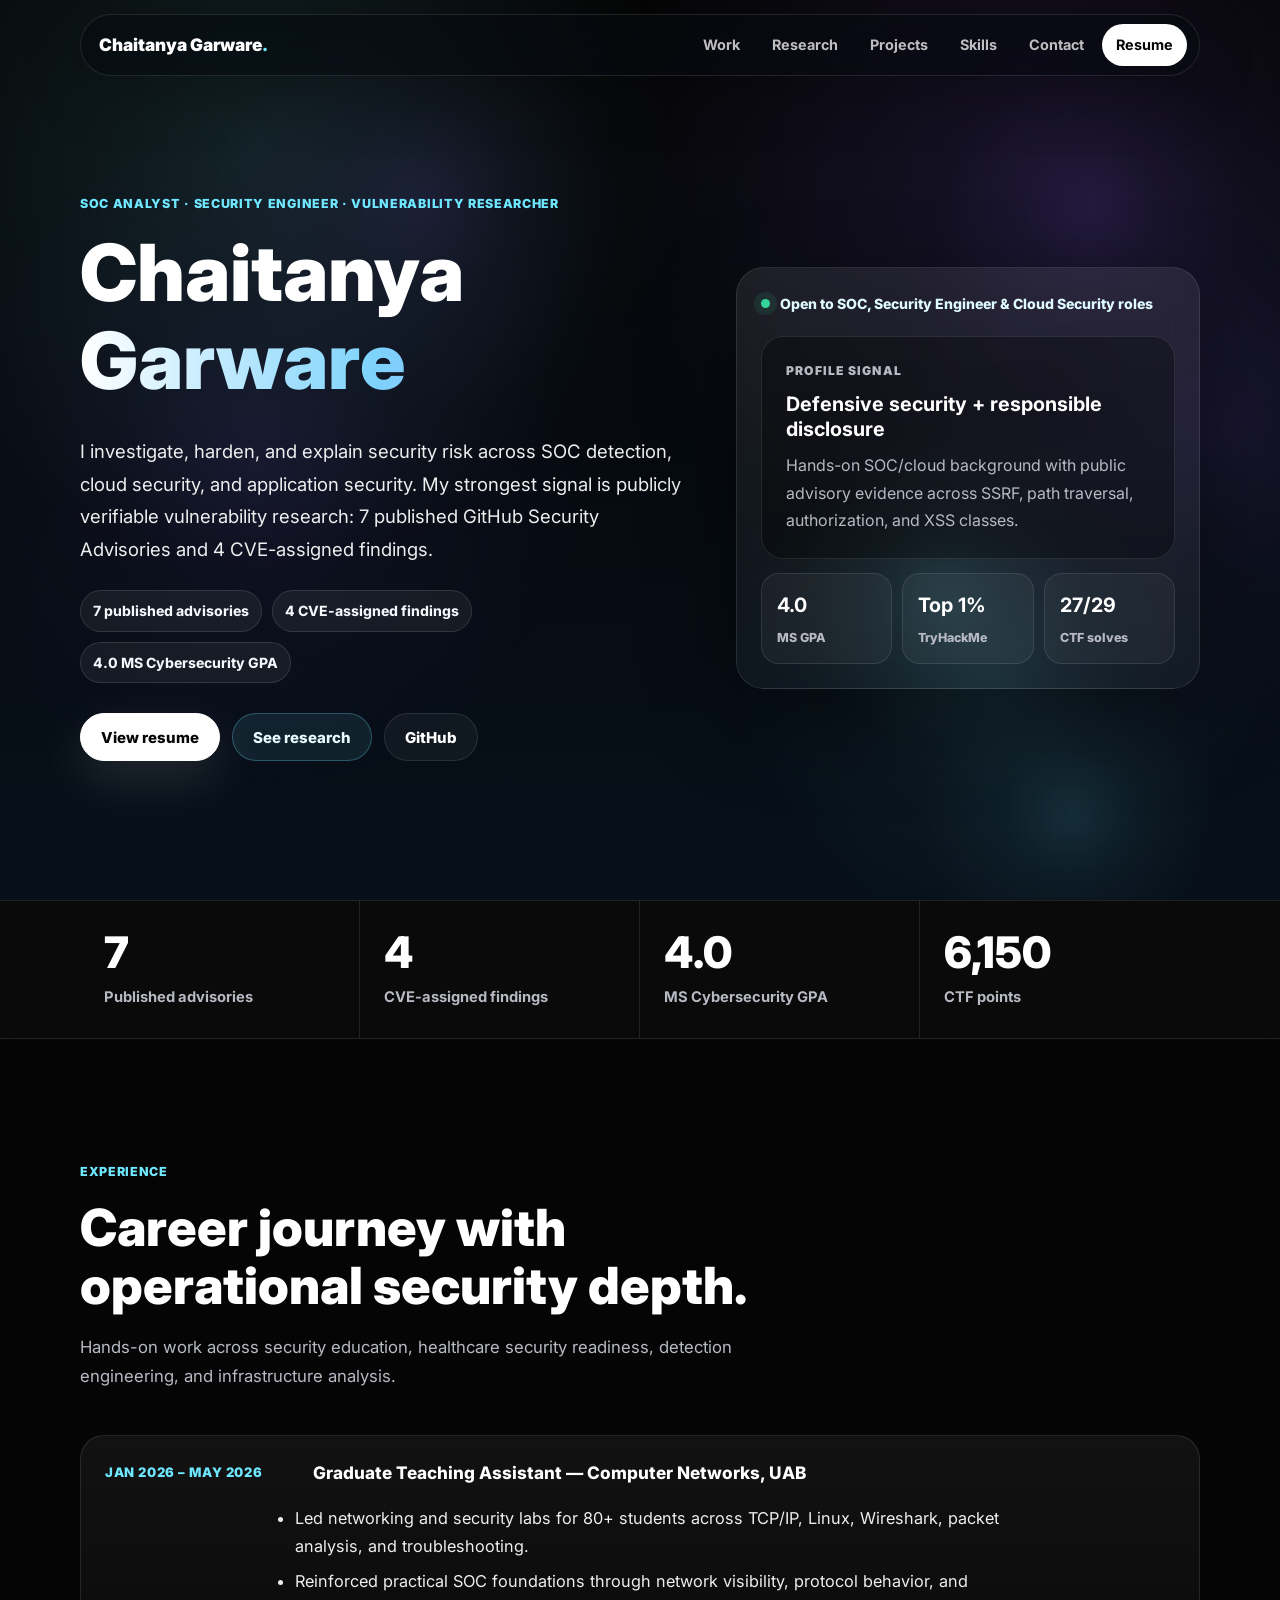
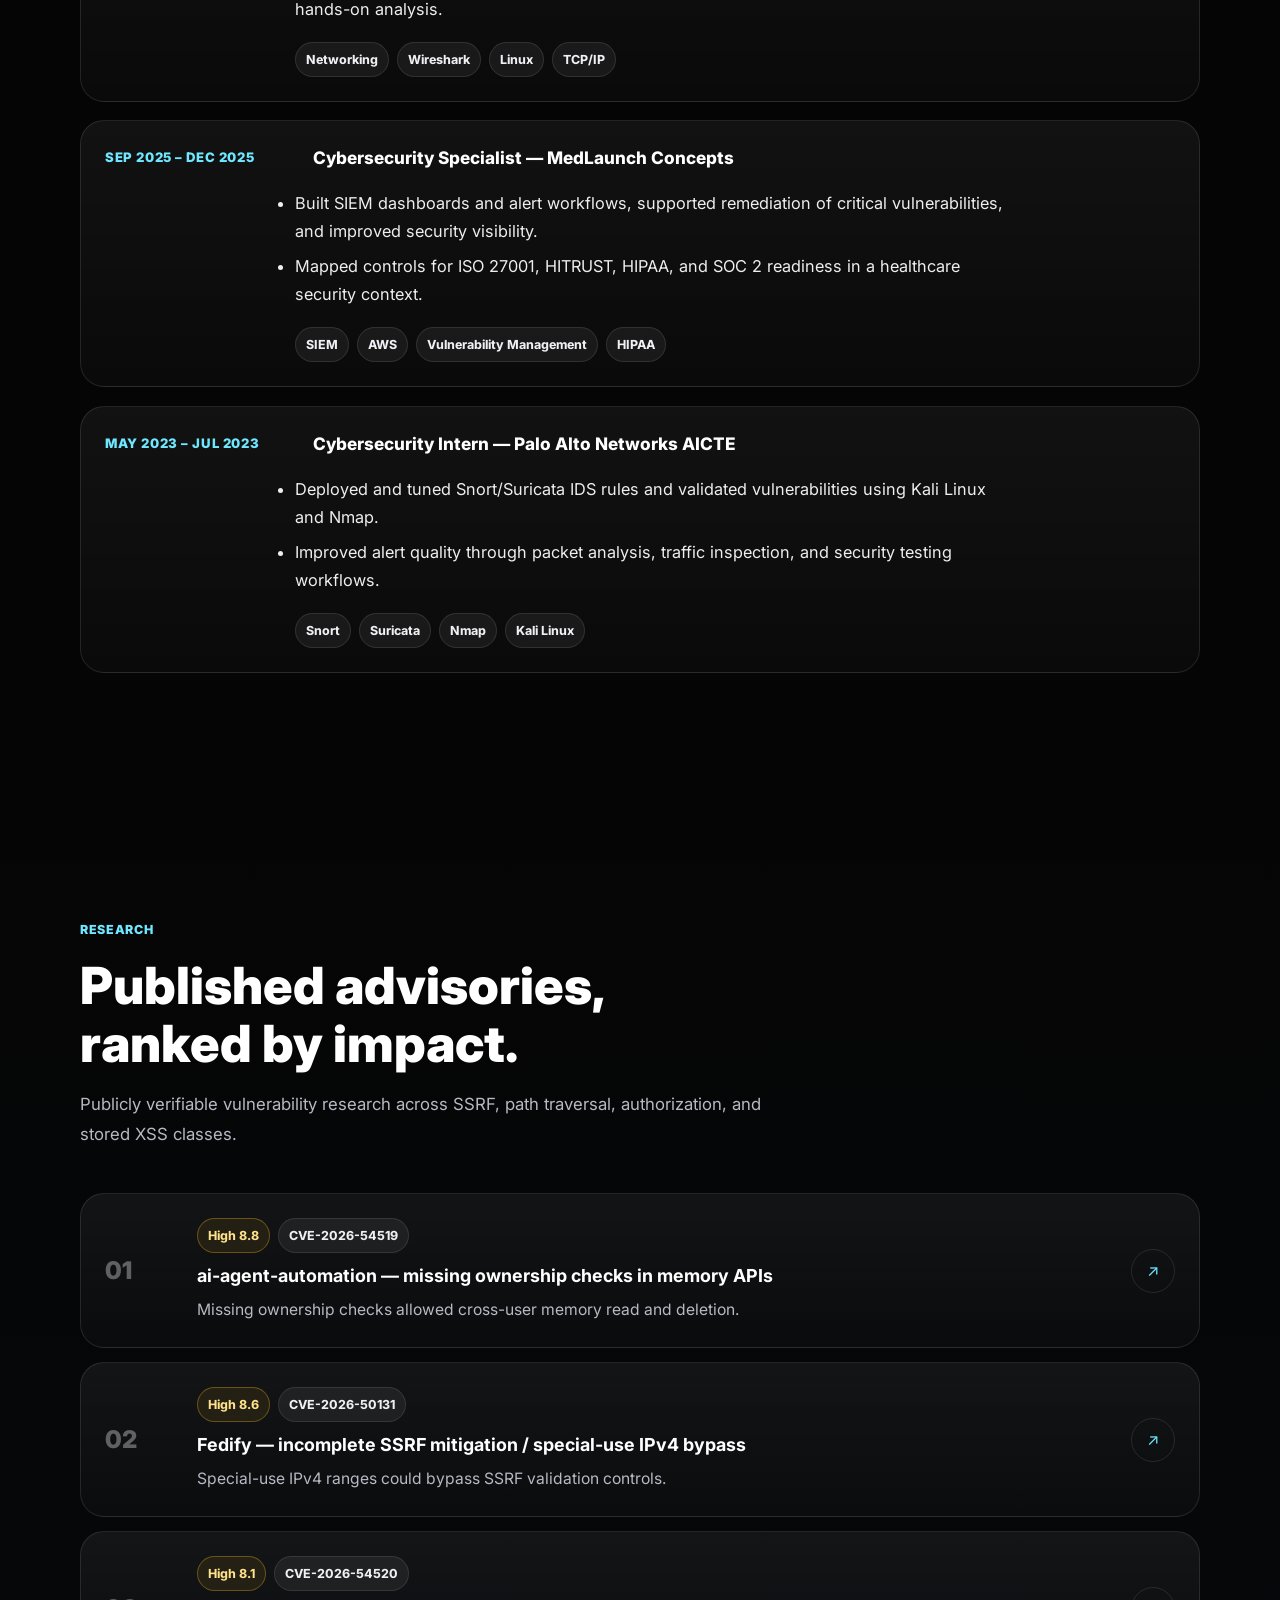
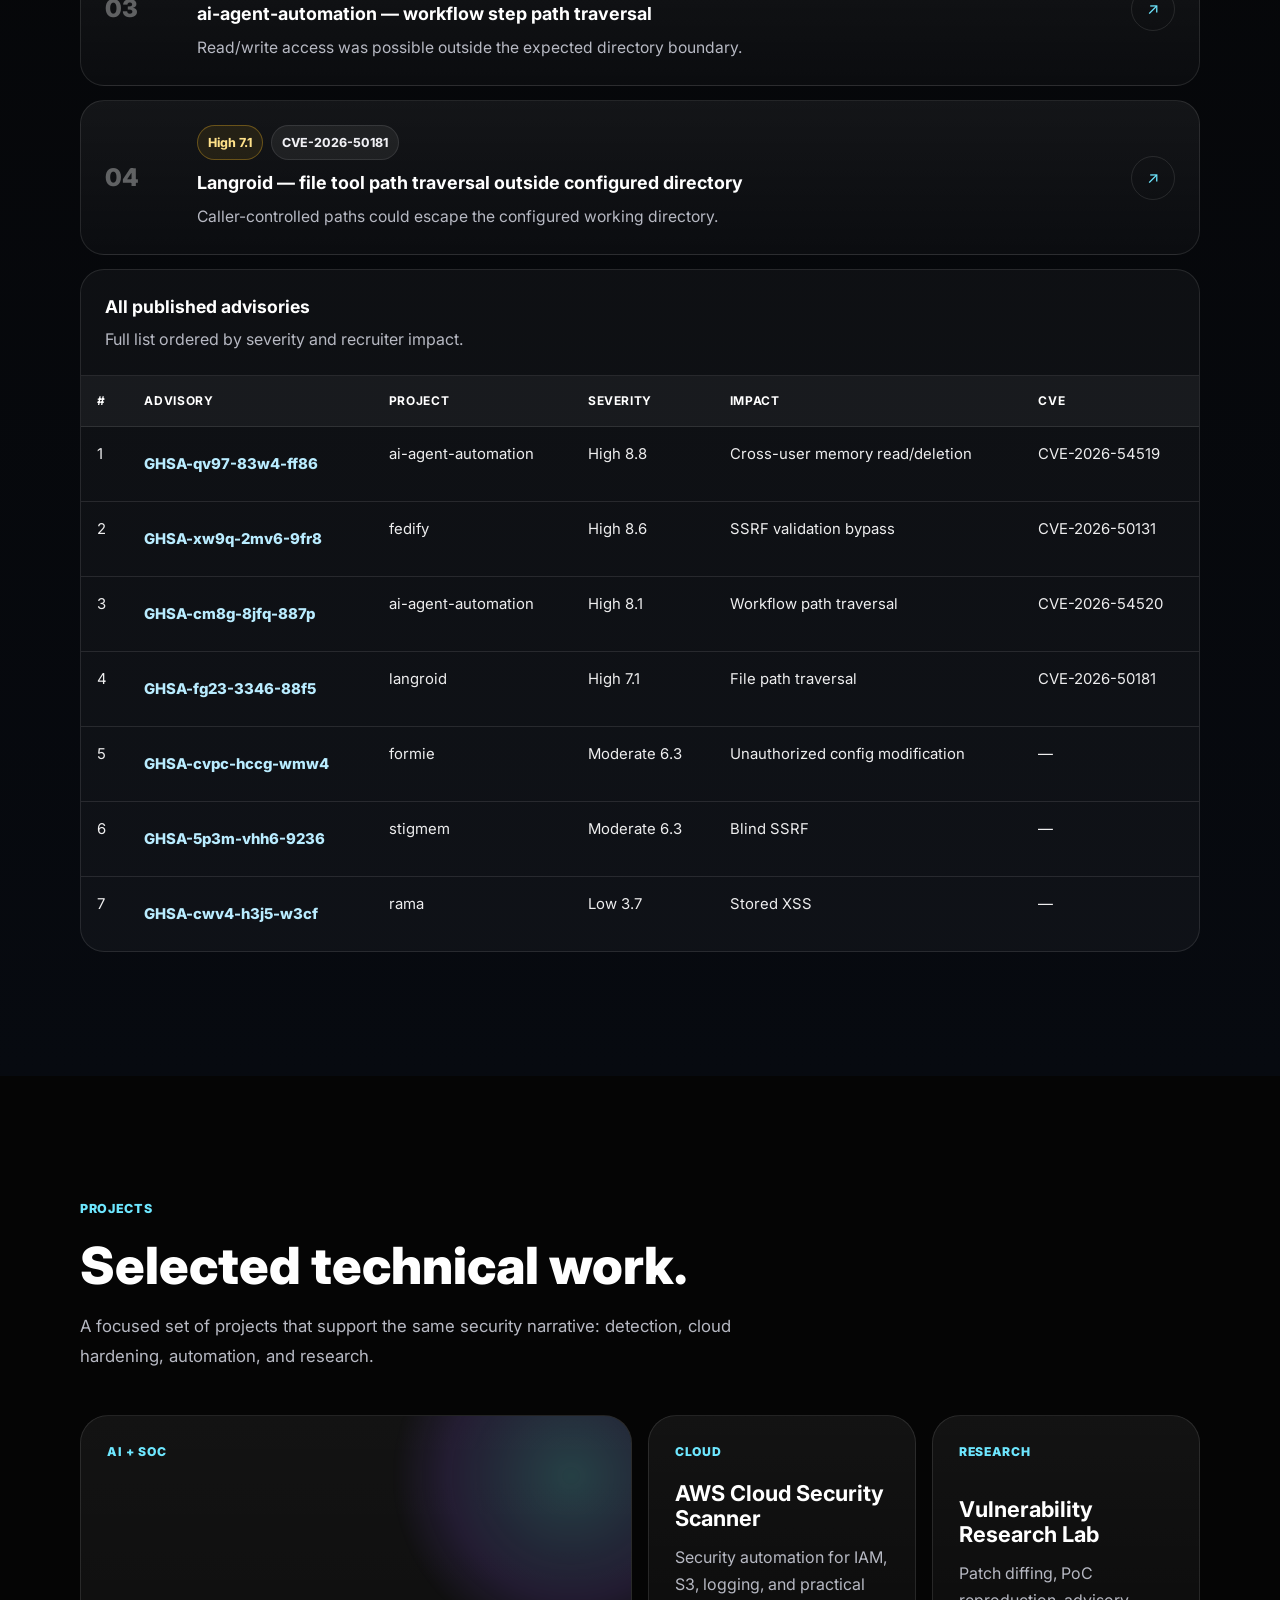
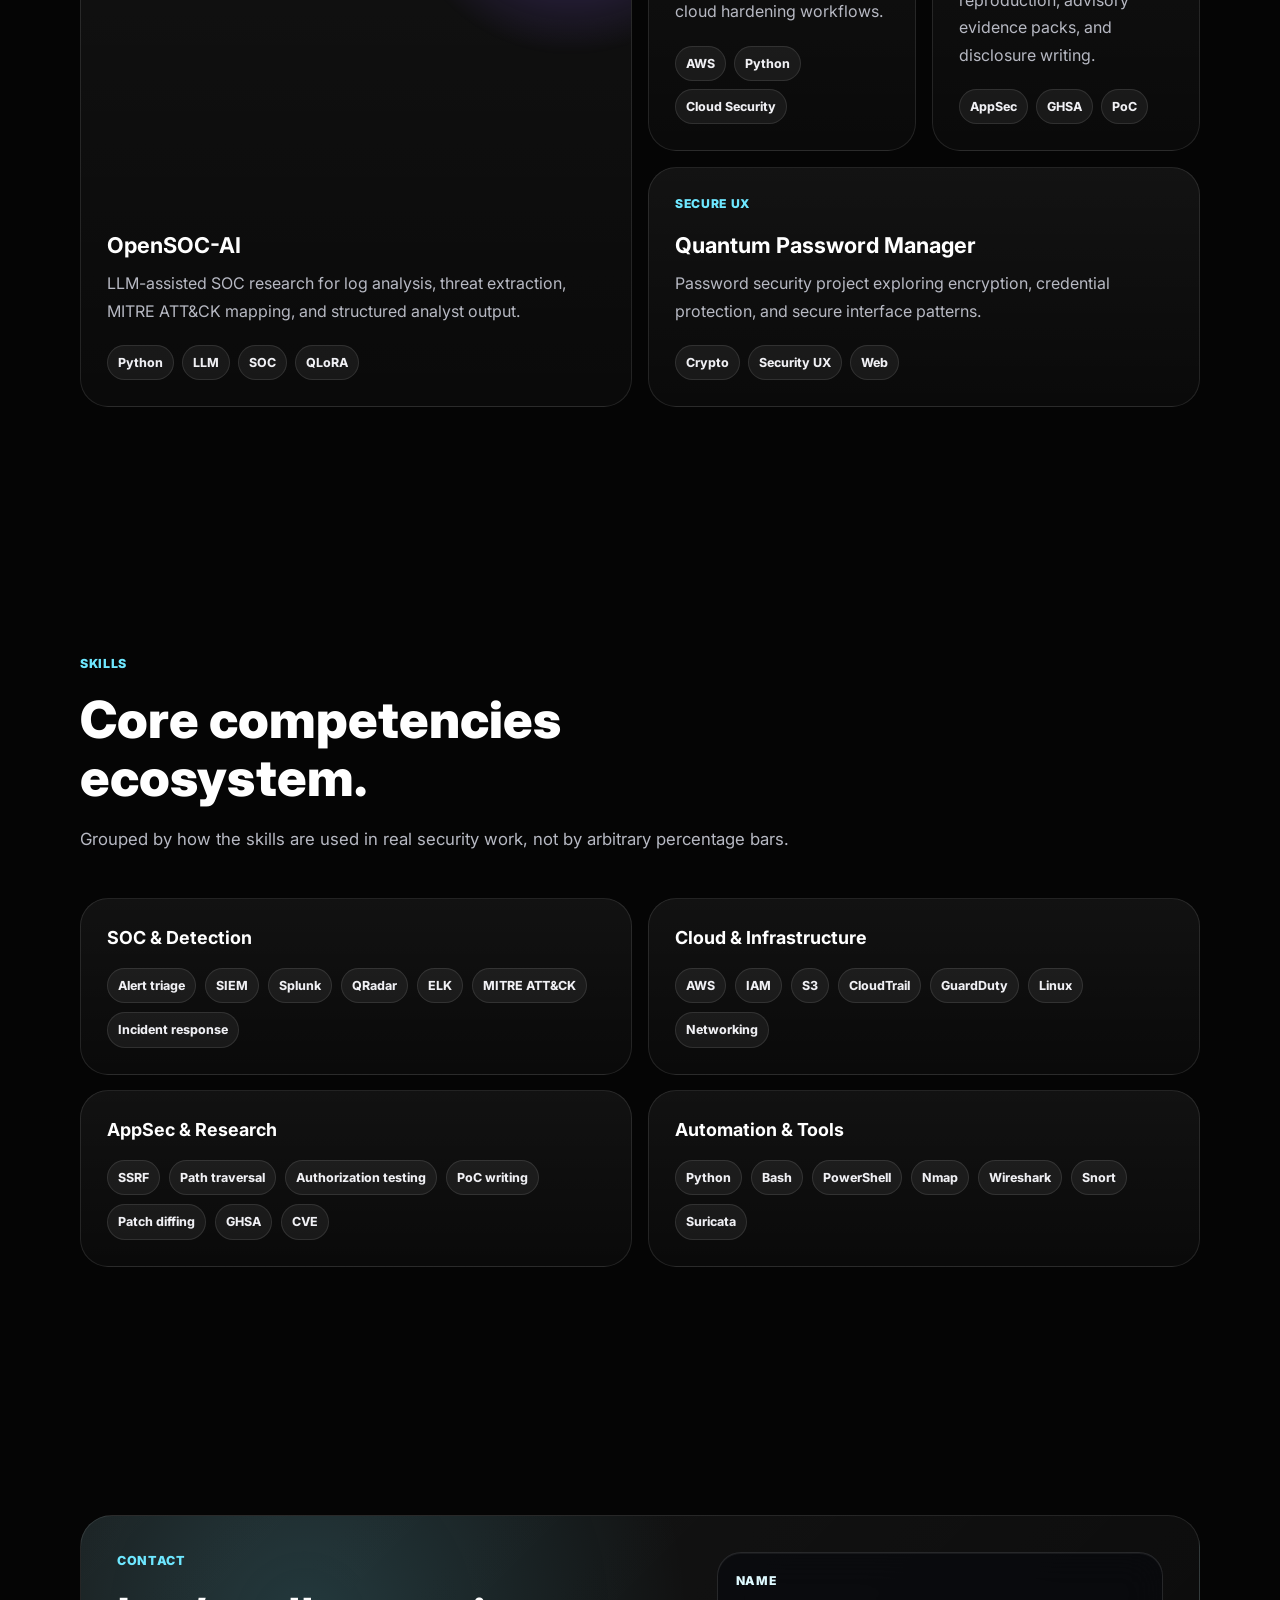
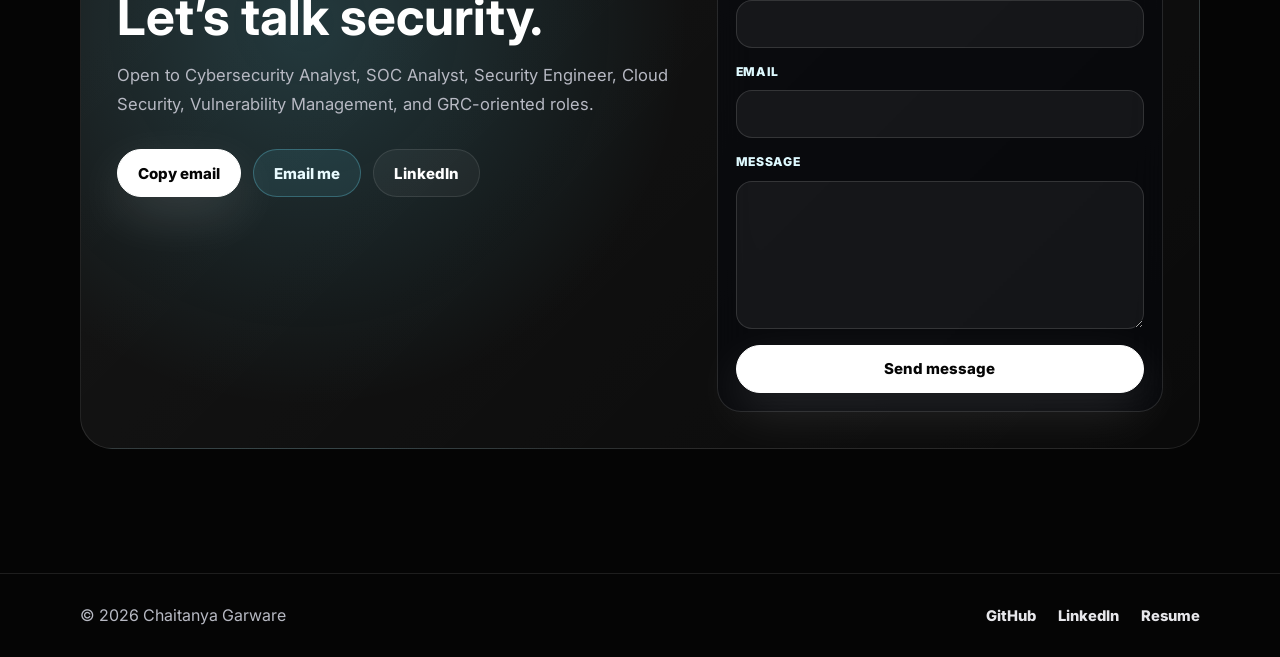
==== commit 3448caea: "Update email addresses in index.html" ====
--- a/index.html
+++ b/index.html
@@ -29,7 +29,7 @@
   <header class="nav-shell" data-reveal>
     <nav class="nav" aria-label="Primary navigation">
       <a class="brand" href="#home" aria-label="Chaitanya Garware home">
-        <span>CG</span><span class="brand-dot">.</span>
+        <span>Chaitanya Garware</span><span class="brand-dot">.</span>
       </a>
       <button class="menu-toggle" type="button" aria-label="Open navigation" aria-expanded="false">
         <span></span><span></span>
@@ -314,12 +314,12 @@
           <h2>Let’s talk security.</h2>
           <p>Open to Cybersecurity Analyst, SOC Analyst, Security Engineer, Cloud Security, Vulnerability Management, and GRC-oriented roles.</p>
           <div class="contact-actions">
-            <button class="button primary magnetic" id="copy-email" type="button" data-email="chaitanya.garware27@gmail.com">Copy email</button>
-            <a class="button secondary magnetic" href="mailto:chaitanya.garware27@gmail.com">Email me</a>
+            <button class="button primary magnetic" id="copy-email" type="button" data-email="chaitanyagarware7@gmail.com">Copy email</button>
+            <a class="button secondary magnetic" href="mailto:chaitanyagarware7@gmail.com">Email me</a>
             <a class="button ghost magnetic" href="https://www.linkedin.com/in/chaitanya-garware/" target="_blank" rel="noopener noreferrer">LinkedIn</a>
           </div>
         </div>
-        <form class="contact-form" action="https://formsubmit.co/chaitanya.garware27@gmail.com" method="POST">
+        <form class="contact-form" action="https://formsubmit.co/chaitanyagarware7@gmail.com" method="POST">
           <input type="hidden" name="_subject" value="New message from portfolio website">
           <input type="hidden" name="_captcha" value="false">
           <input type="hidden" name="_template" value="table">
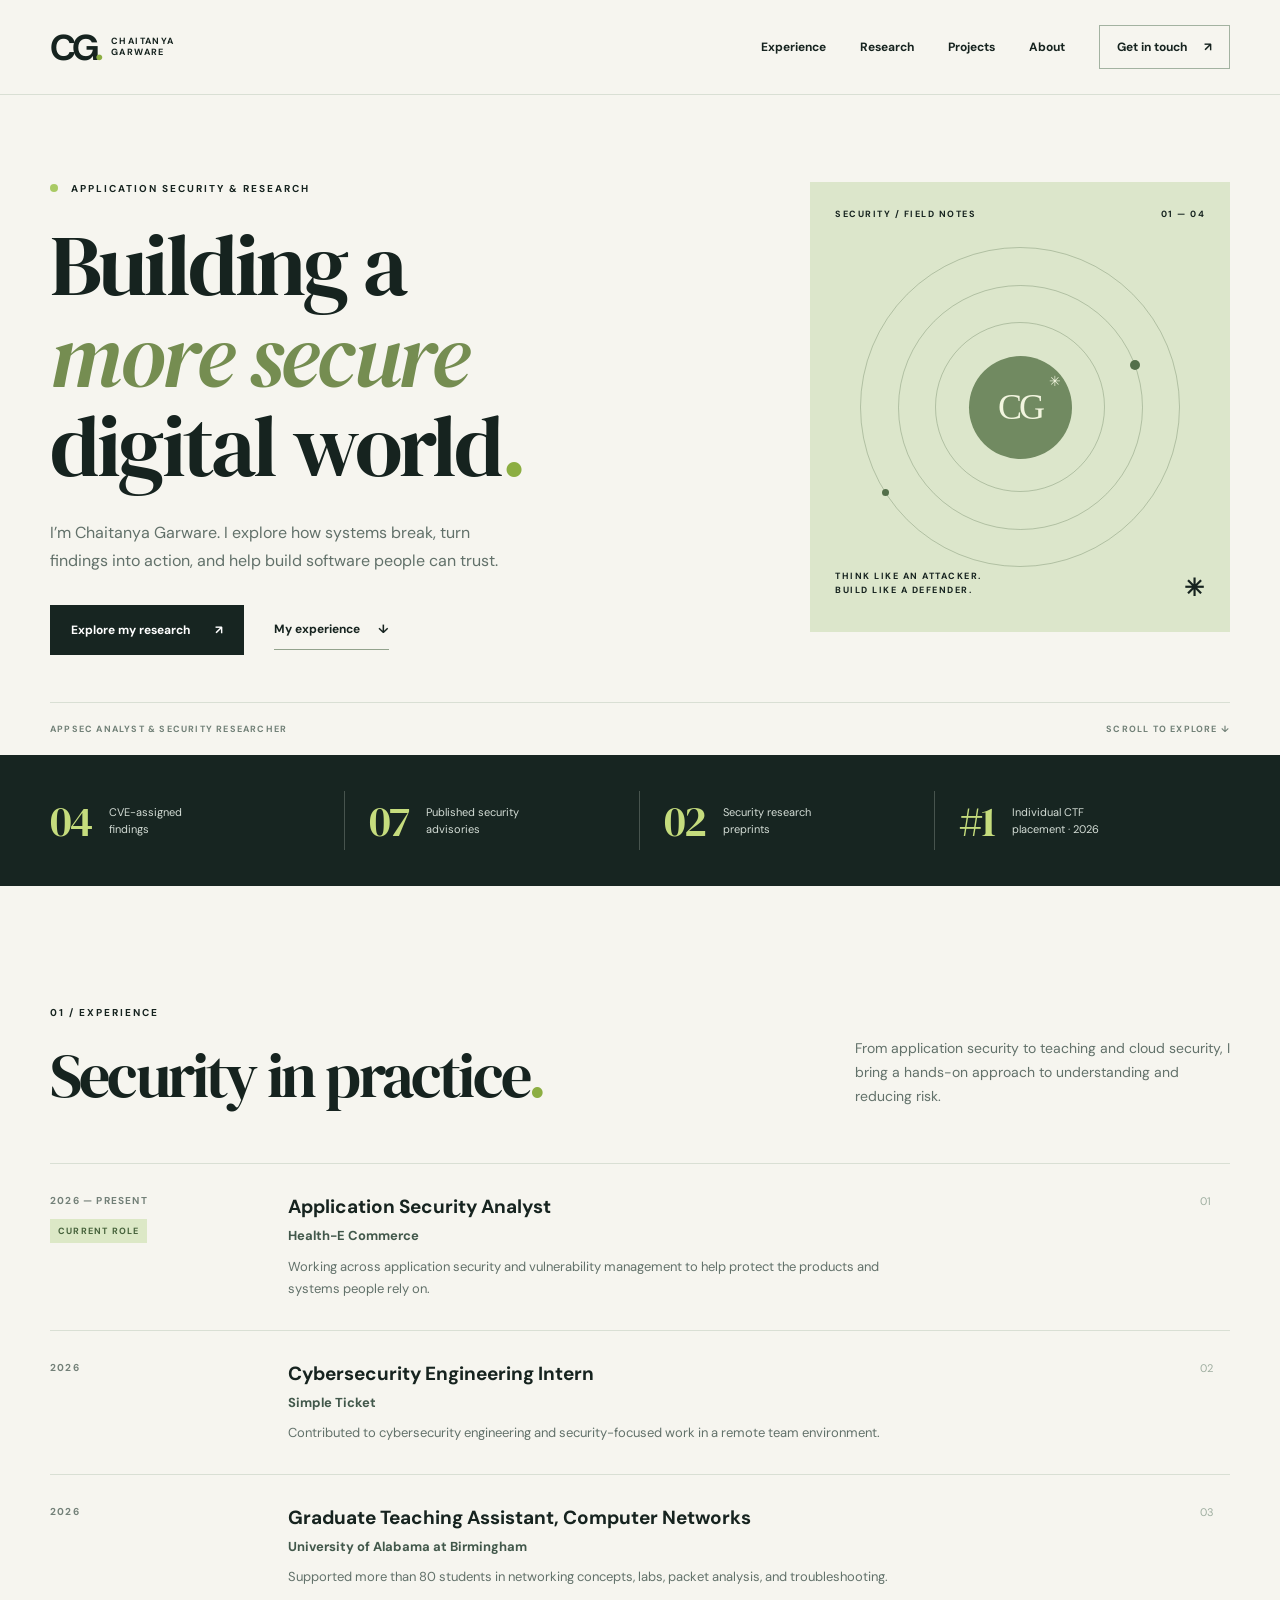
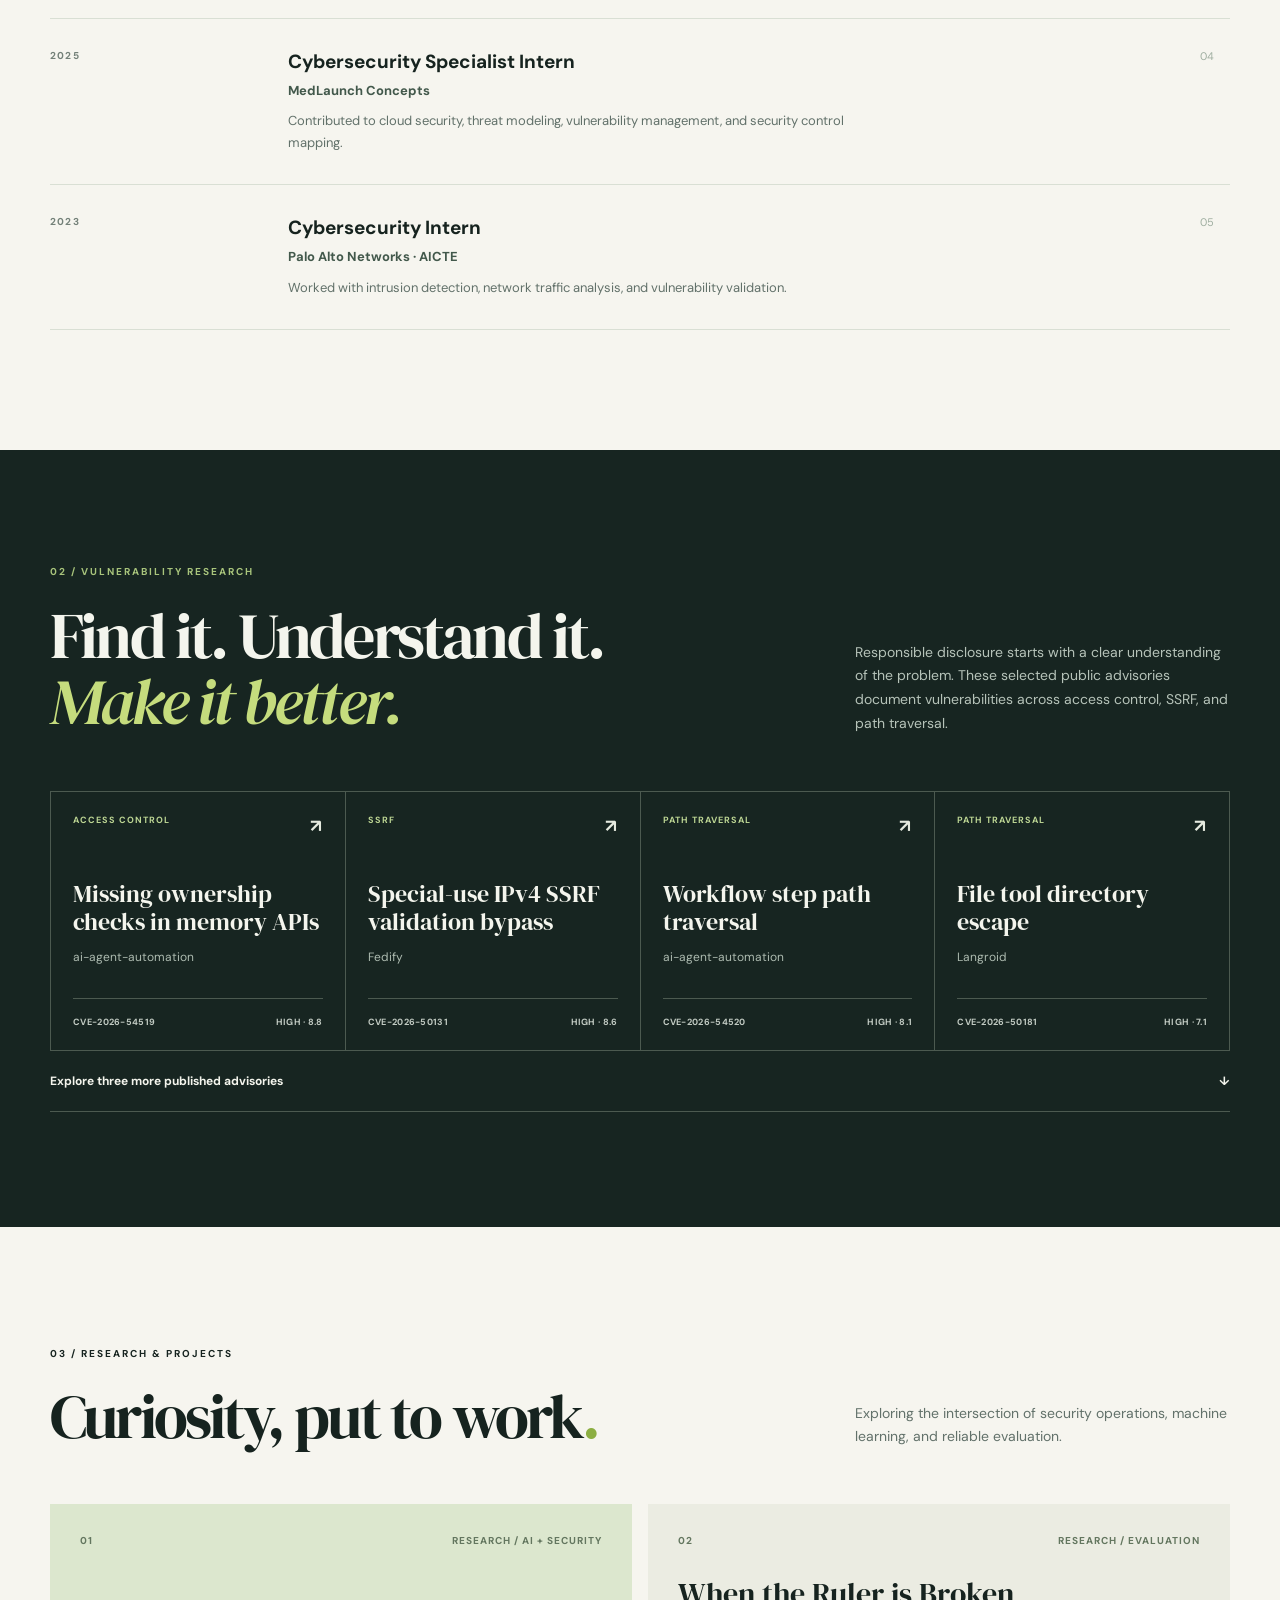
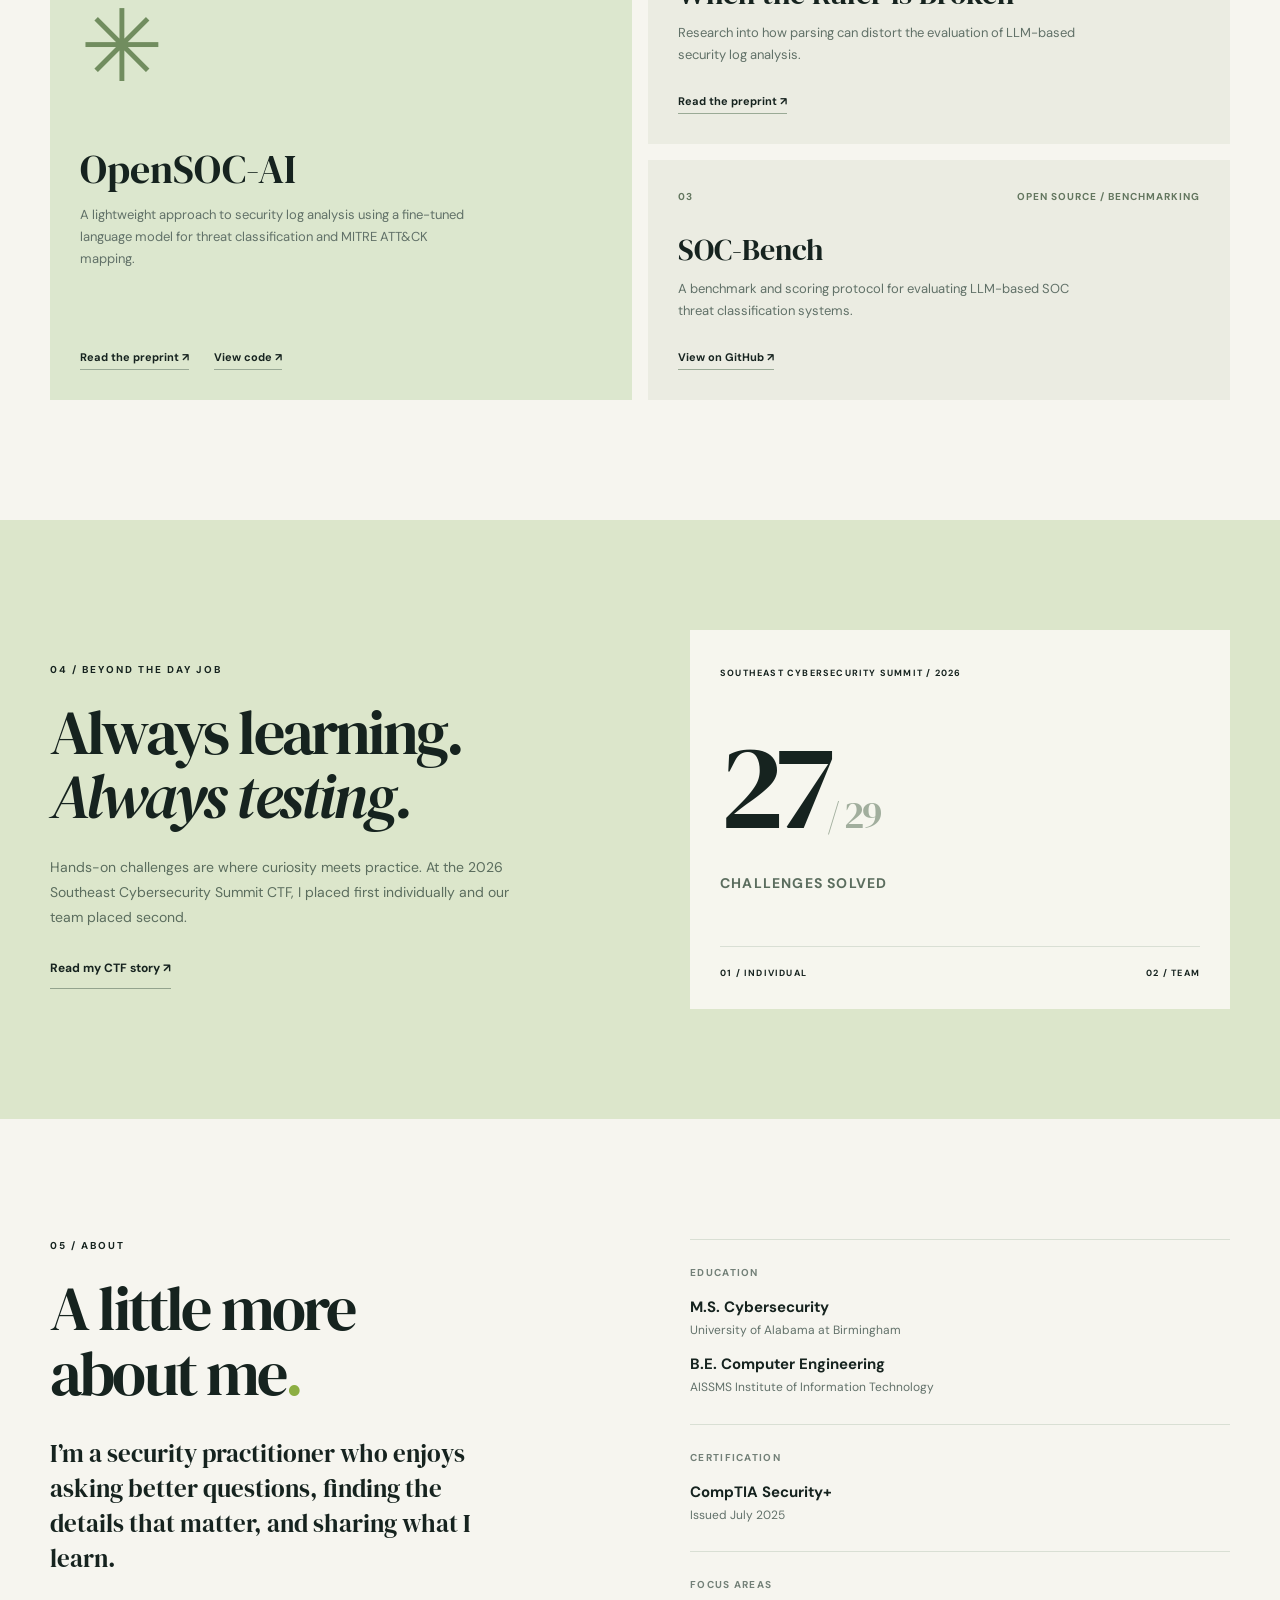
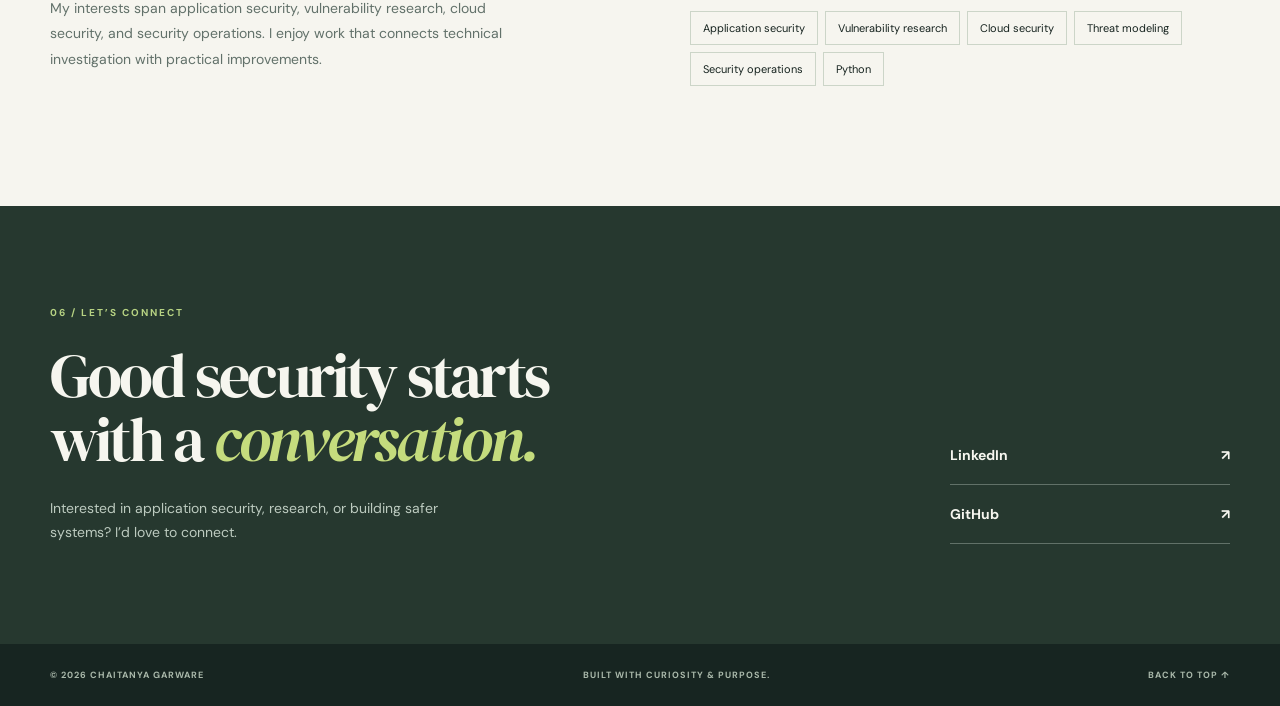
==== commit 1b568bc4: "Update Update on 11.09.2026" ====
--- a/index.html
+++ b/index.html
@@ -1,358 +1,22 @@
 <!doctype html>
 <html lang="en">
 <head>
-  <meta charset="utf-8">
-  <meta name="viewport" content="width=device-width, initial-scale=1">
-  <title>Chaitanya Garware | SOC Analyst & Vulnerability Researcher</title>
-  <meta name="description" content="Portfolio of Chaitanya Garware: SOC analyst, security engineer, and vulnerability researcher with 7 published GitHub Security Advisories and 4 CVE-assigned findings.">
-  <meta name="keywords" content="Chaitanya Garware, SOC Analyst, Security Engineer, Vulnerability Researcher, CVE, GHSA, Security+, TryHackMe, UAB">
-  <meta name="author" content="Chaitanya Garware">
-  <meta name="theme-color" content="#050505">
-  <meta property="og:title" content="Chaitanya Garware | SOC Analyst & Vulnerability Researcher">
-  <meta property="og:description" content="Security operations, cloud security, AI security, and published vulnerability research.">
-  <meta property="og:type" content="website">
-  <meta property="og:url" content="https://chaitanyagarware.github.io/">
-  <meta property="og:image" content="https://chaitanyagarware.github.io/images/proj_5.jpg">
-  <meta name="twitter:card" content="summary_large_image">
-  <link rel="canonical" href="https://chaitanyagarware.github.io/">
-  <link rel="preconnect" href="https://fonts.googleapis.com">
-  <link rel="preconnect" href="https://fonts.gstatic.com" crossorigin>
-  <link href="https://fonts.googleapis.com/css2?family=Inter:wght@400;500;600;700;800;900&display=swap" rel="stylesheet">
-  <link rel="stylesheet" href="css/portfolio-premium.css">
+<meta charset="utf-8"><meta name="viewport" content="width=device-width, initial-scale=1">
+<title>Chaitanya Garware | Application Security &amp; Research</title>
+<meta name="description" content="Chaitanya Garware is an application security analyst and vulnerability researcher working across secure software, cloud security and AI for security operations.">
+<meta name="theme-color" content="#111b19"><meta property="og:title" content="Chaitanya Garware | Application Security & Research"><meta property="og:description" content="Application security, vulnerability research, and practical security engineering."><meta property="og:type" content="website"><meta property="og:url" content="https://chaitanyagarware.github.io/"><link rel="canonical" href="https://chaitanyagarware.github.io/"><link rel="stylesheet" href="style.css"><script src="script.js" defer></script>
 </head>
 <body>
-  <div class="cursor-glow" aria-hidden="true"></div>
-  <div class="noise" aria-hidden="true"></div>
-
-  <a class="skip-link" href="#main">Skip to main content</a>
-
-  <header class="nav-shell" data-reveal>
-    <nav class="nav" aria-label="Primary navigation">
-      <a class="brand" href="#home" aria-label="Chaitanya Garware home">
-        <span>Chaitanya Garware</span><span class="brand-dot">.</span>
-      </a>
-      <button class="menu-toggle" type="button" aria-label="Open navigation" aria-expanded="false">
-        <span></span><span></span>
-      </button>
-      <div class="nav-links">
-        <a href="#work">Work</a>
-        <a href="#research">Research</a>
-        <a href="#projects">Projects</a>
-        <a href="#skills">Skills</a>
-        <a href="#contact">Contact</a>
-        <a class="nav-pill" href="assets/Chaitanya-Garware-Resume.pdf" target="_blank" rel="noopener noreferrer">Resume</a>
-      </div>
-    </nav>
-  </header>
-
-  <main id="main">
-    <section class="hero section" id="home">
-      <canvas id="ambient-canvas" aria-hidden="true"></canvas>
-      <div class="container hero-grid">
-        <div class="hero-copy">
-          <p class="kicker reveal-line">SOC Analyst · Security Engineer · Vulnerability Researcher</p>
-          <h1 aria-label="Chaitanya Garware">
-            <span class="line-mask"><span>Chaitanya</span></span>
-            <span class="line-mask"><span class="gradient-text">Garware</span></span>
-          </h1>
-          <p class="hero-summary reveal-line">
-            I investigate, harden, and explain security risk across SOC detection, cloud security, and application security. My strongest signal is publicly verifiable vulnerability research: 7 published GitHub Security Advisories and 4 CVE-assigned findings.
-          </p>
-          <div class="hero-proof reveal-line" aria-label="Portfolio highlights">
-            <span>7 published advisories</span>
-            <span>4 CVE-assigned findings</span>
-            <span>4.0 MS Cybersecurity GPA</span>
-          </div>
-          <div class="hero-actions reveal-line">
-            <a class="button primary magnetic" href="assets/Chaitanya-Garware-Resume.pdf" target="_blank" rel="noopener noreferrer">View resume</a>
-            <a class="button secondary magnetic" href="#research">See research</a>
-            <a class="button ghost magnetic" href="https://github.com/chaitanyagarware" target="_blank" rel="noopener noreferrer">GitHub</a>
-          </div>
-        </div>
-
-        <aside class="hero-card lift-card" data-reveal>
-          <div class="status-row">
-            <span class="live-dot"></span>
-            <span>Open to SOC, Security Engineer & Cloud Security roles</span>
-          </div>
-          <div class="signature-card">
-            <span class="signature-label">Profile signal</span>
-            <strong>Defensive security + responsible disclosure</strong>
-            <p>Hands-on SOC/cloud background with public advisory evidence across SSRF, path traversal, authorization, and XSS classes.</p>
-          </div>
-          <div class="mini-metrics">
-            <div><strong>4.0</strong><span>MS GPA</span></div>
-            <div><strong>Top 1%</strong><span>TryHackMe</span></div>
-            <div><strong>27/29</strong><span>CTF solves</span></div>
-          </div>
-        </aside>
-      </div>
-    </section>
-
-    <section class="metrics-band" aria-label="Quick facts">
-      <div class="container metrics-grid">
-        <div class="metric" data-reveal>
-          <strong data-count="7">0</strong>
-          <span>Published advisories</span>
-        </div>
-        <div class="metric" data-reveal>
-          <strong data-count="4">0</strong>
-          <span>CVE-assigned findings</span>
-        </div>
-        <div class="metric" data-reveal>
-          <strong data-count="4.0" data-decimal="1">0</strong>
-          <span>MS Cybersecurity GPA</span>
-        </div>
-        <div class="metric" data-reveal>
-          <strong data-count="6150">0</strong>
-          <span>CTF points</span>
-        </div>
-      </div>
-    </section>
-
-    <section class="section" id="work">
-      <div class="container">
-        <div class="section-heading" data-reveal>
-          <p class="kicker">Experience</p>
-          <h2>Career journey with operational security depth.</h2>
-          <p>Hands-on work across security education, healthcare security readiness, detection engineering, and infrastructure analysis.</p>
-        </div>
-
-        <div class="timeline">
-          <article class="timeline-item open lift-card" data-reveal>
-            <div class="timeline-trigger">
-              <span class="date">Jan 2026 – May 2026</span>
-              <span class="role">Graduate Teaching Assistant — Computer Networks, UAB</span>
-            </div>
-            <div class="timeline-panel">
-              <ul>
-                <li>Led networking and security labs for 80+ students across TCP/IP, Linux, Wireshark, packet analysis, and troubleshooting.</li>
-                <li>Reinforced practical SOC foundations through network visibility, protocol behavior, and hands-on analysis.</li>
-              </ul>
-              <div class="chip-row"><span>Networking</span><span>Wireshark</span><span>Linux</span><span>TCP/IP</span></div>
-            </div>
-          </article>
-
-          <article class="timeline-item open lift-card" data-reveal>
-            <div class="timeline-trigger">
-              <span class="date">Sep 2025 – Dec 2025</span>
-              <span class="role">Cybersecurity Specialist — MedLaunch Concepts</span>
-            </div>
-            <div class="timeline-panel">
-              <ul>
-                <li>Built SIEM dashboards and alert workflows, supported remediation of critical vulnerabilities, and improved security visibility.</li>
-                <li>Mapped controls for ISO 27001, HITRUST, HIPAA, and SOC 2 readiness in a healthcare security context.</li>
-              </ul>
-              <div class="chip-row"><span>SIEM</span><span>AWS</span><span>Vulnerability Management</span><span>HIPAA</span></div>
-            </div>
-          </article>
-
-          <article class="timeline-item open lift-card" data-reveal>
-            <div class="timeline-trigger">
-              <span class="date">May 2023 – Jul 2023</span>
-              <span class="role">Cybersecurity Intern — Palo Alto Networks AICTE</span>
-            </div>
-            <div class="timeline-panel">
-              <ul>
-                <li>Deployed and tuned Snort/Suricata IDS rules and validated vulnerabilities using Kali Linux and Nmap.</li>
-                <li>Improved alert quality through packet analysis, traffic inspection, and security testing workflows.</li>
-              </ul>
-              <div class="chip-row"><span>Snort</span><span>Suricata</span><span>Nmap</span><span>Kali Linux</span></div>
-            </div>
-          </article>
-        </div>
-      </div>
-    </section>
-
-    <section class="section research" id="research">
-      <div class="container">
-        <div class="section-heading" data-reveal>
-          <p class="kicker">Research</p>
-          <h2>Published advisories, ranked by impact.</h2>
-          <p>Publicly verifiable vulnerability research across SSRF, path traversal, authorization, and stored XSS classes.</p>
-        </div>
-
-        <div class="advisory-stack">
-          <a class="advisory-card lift-card spotlight" href="https://github.com/vmDeshpande/ai-agent-automation/security/advisories/GHSA-qv97-83w4-ff86" target="_blank" rel="noopener noreferrer" data-reveal>
-            <span class="rank">01</span>
-            <div>
-              <div class="chip-row"><span class="severity high">High 8.8</span><span class="cve">CVE-2026-54519</span></div>
-              <h3>ai-agent-automation — missing ownership checks in memory APIs</h3>
-              <p>Missing ownership checks allowed cross-user memory read and deletion.</p>
-            </div>
-            <span class="arrow">↗</span>
-          </a>
-
-          <a class="advisory-card lift-card spotlight" href="https://github.com/fedify-dev/fedify/security/advisories/GHSA-xw9q-2mv6-9fr8" target="_blank" rel="noopener noreferrer" data-reveal>
-            <span class="rank">02</span>
-            <div>
-              <div class="chip-row"><span class="severity high">High 8.6</span><span class="cve">CVE-2026-50131</span></div>
-              <h3>Fedify — incomplete SSRF mitigation / special-use IPv4 bypass</h3>
-              <p>Special-use IPv4 ranges could bypass SSRF validation controls.</p>
-            </div>
-            <span class="arrow">↗</span>
-          </a>
-
-          <a class="advisory-card lift-card spotlight" href="https://github.com/vmDeshpande/ai-agent-automation/security/advisories/GHSA-cm8g-8jfq-887p" target="_blank" rel="noopener noreferrer" data-reveal>
-            <span class="rank">03</span>
-            <div>
-              <div class="chip-row"><span class="severity high">High 8.1</span><span class="cve">CVE-2026-54520</span></div>
-              <h3>ai-agent-automation — workflow step path traversal</h3>
-              <p>Read/write access was possible outside the expected directory boundary.</p>
-            </div>
-            <span class="arrow">↗</span>
-          </a>
-
-          <a class="advisory-card lift-card spotlight" href="https://github.com/langroid/langroid/security/advisories/GHSA-fg23-3346-88f5" target="_blank" rel="noopener noreferrer" data-reveal>
-            <span class="rank">04</span>
-            <div>
-              <div class="chip-row"><span class="severity high">High 7.1</span><span class="cve">CVE-2026-50181</span></div>
-              <h3>Langroid — file tool path traversal outside configured directory</h3>
-              <p>Caller-controlled paths could escape the configured working directory.</p>
-            </div>
-            <span class="arrow">↗</span>
-          </a>
-
-          <div class="full-table lift-card" data-reveal>
-            <div class="table-heading">
-              <h3>All published advisories</h3>
-              <p>Full list ordered by severity and recruiter impact.</p>
-            </div>
-            <div class="table-scroll">
-              <table>
-                <thead><tr><th>#</th><th>Advisory</th><th>Project</th><th>Severity</th><th>Impact</th><th>CVE</th></tr></thead>
-                <tbody>
-                  <tr><td>1</td><td><a href="https://github.com/vmDeshpande/ai-agent-automation/security/advisories/GHSA-qv97-83w4-ff86" target="_blank" rel="noopener noreferrer">GHSA-qv97-83w4-ff86</a></td><td>ai-agent-automation</td><td>High 8.8</td><td>Cross-user memory read/deletion</td><td>CVE-2026-54519</td></tr>
-                  <tr><td>2</td><td><a href="https://github.com/fedify-dev/fedify/security/advisories/GHSA-xw9q-2mv6-9fr8" target="_blank" rel="noopener noreferrer">GHSA-xw9q-2mv6-9fr8</a></td><td>fedify</td><td>High 8.6</td><td>SSRF validation bypass</td><td>CVE-2026-50131</td></tr>
-                  <tr><td>3</td><td><a href="https://github.com/vmDeshpande/ai-agent-automation/security/advisories/GHSA-cm8g-8jfq-887p" target="_blank" rel="noopener noreferrer">GHSA-cm8g-8jfq-887p</a></td><td>ai-agent-automation</td><td>High 8.1</td><td>Workflow path traversal</td><td>CVE-2026-54520</td></tr>
-                  <tr><td>4</td><td><a href="https://github.com/langroid/langroid/security/advisories/GHSA-fg23-3346-88f5" target="_blank" rel="noopener noreferrer">GHSA-fg23-3346-88f5</a></td><td>langroid</td><td>High 7.1</td><td>File path traversal</td><td>CVE-2026-50181</td></tr>
-                  <tr><td>5</td><td><a href="https://github.com/verbb/formie/security/advisories/GHSA-cvpc-hccg-wmw4" target="_blank" rel="noopener noreferrer">GHSA-cvpc-hccg-wmw4</a></td><td>formie</td><td>Moderate 6.3</td><td>Unauthorized config modification</td><td>—</td></tr>
-                  <tr><td>6</td><td><a href="https://github.com/eidetic-labs/stigmem/security/advisories/GHSA-5p3m-vhh6-9236" target="_blank" rel="noopener noreferrer">GHSA-5p3m-vhh6-9236</a></td><td>stigmem</td><td>Moderate 6.3</td><td>Blind SSRF</td><td>—</td></tr>
-                  <tr><td>7</td><td><a href="https://github.com/plabayo/rama/security/advisories/GHSA-cwv4-h3j5-w3cf" target="_blank" rel="noopener noreferrer">GHSA-cwv4-h3j5-w3cf</a></td><td>rama</td><td>Low 3.7</td><td>Stored XSS</td><td>—</td></tr>
-                </tbody>
-              </table>
-            </div>
-          </div>
-        </div>
-      </div>
-    </section>
-
-    <section class="section" id="projects">
-      <div class="container">
-        <div class="section-heading" data-reveal>
-          <p class="kicker">Projects</p>
-          <h2>Selected technical work.</h2>
-          <p>A focused set of projects that support the same security narrative: detection, cloud hardening, automation, and research.</p>
-        </div>
-
-        <div class="bento-grid">
-          <a class="bento-card large lift-card spotlight" href="https://github.com/chaitanyagarware/opensoc-ai" target="_blank" rel="noopener noreferrer" data-reveal>
-            <div class="card-orb"></div>
-            <span class="card-label">AI + SOC</span>
-            <h3>OpenSOC-AI</h3>
-            <p>LLM-assisted SOC research for log analysis, threat extraction, MITRE ATT&CK mapping, and structured analyst output.</p>
-            <div class="chip-row"><span>Python</span><span>LLM</span><span>SOC</span><span>QLoRA</span></div>
-          </a>
-
-          <a class="bento-card lift-card spotlight" href="https://github.com/chaitanyagarware/aws-cloud-security-scanner" target="_blank" rel="noopener noreferrer" data-reveal>
-            <span class="card-label">Cloud</span>
-            <h3>AWS Cloud Security Scanner</h3>
-            <p>Security automation for IAM, S3, logging, and practical cloud hardening workflows.</p>
-            <div class="chip-row"><span>AWS</span><span>Python</span><span>Cloud Security</span></div>
-          </a>
-
-          <a class="bento-card lift-card spotlight" href="https://github.com/chaitanyagarware" target="_blank" rel="noopener noreferrer" data-reveal>
-            <span class="card-label">Research</span>
-            <h3>Vulnerability Research Lab</h3>
-            <p>Patch diffing, PoC reproduction, advisory evidence packs, and disclosure writing.</p>
-            <div class="chip-row"><span>AppSec</span><span>GHSA</span><span>PoC</span></div>
-          </a>
-
-          <a class="bento-card wide lift-card spotlight" href="https://github.com/chaitanyagarware/quantum-password-manager" target="_blank" rel="noopener noreferrer" data-reveal>
-            <span class="card-label">Secure UX</span>
-            <h3>Quantum Password Manager</h3>
-            <p>Password security project exploring encryption, credential protection, and secure interface patterns.</p>
-            <div class="chip-row"><span>Crypto</span><span>Security UX</span><span>Web</span></div>
-          </a>
-        </div>
-      </div>
-    </section>
-
-    <section class="section" id="skills">
-      <div class="container">
-        <div class="section-heading" data-reveal>
-          <p class="kicker">Skills</p>
-          <h2>Core competencies ecosystem.</h2>
-          <p>Grouped by how the skills are used in real security work, not by arbitrary percentage bars.</p>
-        </div>
-
-        <div class="skills-grid">
-          <div class="skill-group lift-card" data-reveal>
-            <h3>SOC & Detection</h3>
-            <div class="skill-cloud"><span>Alert triage</span><span>SIEM</span><span>Splunk</span><span>QRadar</span><span>ELK</span><span>MITRE ATT&CK</span><span>Incident response</span></div>
-          </div>
-          <div class="skill-group lift-card" data-reveal>
-            <h3>Cloud & Infrastructure</h3>
-            <div class="skill-cloud"><span>AWS</span><span>IAM</span><span>S3</span><span>CloudTrail</span><span>GuardDuty</span><span>Linux</span><span>Networking</span></div>
-          </div>
-          <div class="skill-group lift-card" data-reveal>
-            <h3>AppSec & Research</h3>
-            <div class="skill-cloud"><span>SSRF</span><span>Path traversal</span><span>Authorization testing</span><span>PoC writing</span><span>Patch diffing</span><span>GHSA</span><span>CVE</span></div>
-          </div>
-          <div class="skill-group lift-card" data-reveal>
-            <h3>Automation & Tools</h3>
-            <div class="skill-cloud"><span>Python</span><span>Bash</span><span>PowerShell</span><span>Nmap</span><span>Wireshark</span><span>Snort</span><span>Suricata</span></div>
-          </div>
-        </div>
-      </div>
-    </section>
-
-    <section class="section contact" id="contact">
-      <div class="container contact-card lift-card" data-reveal>
-        <div class="contact-copy">
-          <p class="kicker">Contact</p>
-          <h2>Let’s talk security.</h2>
-          <p>Open to Cybersecurity Analyst, SOC Analyst, Security Engineer, Cloud Security, Vulnerability Management, and GRC-oriented roles.</p>
-          <div class="contact-actions">
-            <button class="button primary magnetic" id="copy-email" type="button" data-email="chaitanyagarware7@gmail.com">Copy email</button>
-            <a class="button secondary magnetic" href="mailto:chaitanyagarware7@gmail.com">Email me</a>
-            <a class="button ghost magnetic" href="https://www.linkedin.com/in/chaitanya-garware/" target="_blank" rel="noopener noreferrer">LinkedIn</a>
-          </div>
-        </div>
-        <form class="contact-form" action="https://formsubmit.co/chaitanyagarware7@gmail.com" method="POST">
-          <input type="hidden" name="_subject" value="New message from portfolio website">
-          <input type="hidden" name="_captcha" value="false">
-          <input type="hidden" name="_template" value="table">
-          <label>
-            <span>Name</span>
-            <input type="text" name="name" autocomplete="name" required>
-          </label>
-          <label>
-            <span>Email</span>
-            <input type="email" name="email" autocomplete="email" required>
-          </label>
-          <label>
-            <span>Message</span>
-            <textarea name="message" rows="5" required></textarea>
-          </label>
-          <button class="button primary magnetic" type="submit">Send message</button>
-        </form>
-      </div>
-    </section>
-  </main>
-
-  <footer class="footer">
-    <div class="container footer-inner">
-      <span>© 2026 Chaitanya Garware</span>
-      <div>
-        <a href="https://github.com/chaitanyagarware" target="_blank" rel="noopener noreferrer">GitHub</a>
-        <a href="https://www.linkedin.com/in/chaitanya-garware/" target="_blank" rel="noopener noreferrer">LinkedIn</a>
-        <a href="assets/Chaitanya-Garware-Resume.pdf" target="_blank" rel="noopener noreferrer">Resume</a>
-      </div>
-    </div>
-  </footer>
-
-  <div class="toast" id="toast" role="status" aria-live="polite">Email copied to clipboard</div>
-  <script src="js/portfolio-premium.js"></script>
-</body>
-</html>
+<a class="skip" href="#main">Skip to content</a>
+<header class="header"><div class="shell nav"><a class="brand" href="#home" aria-label="Chaitanya Garware, home"><span class="brand-mark">CG<span>.</span></span><span class="brand-name">CHAITANYA<br>GARWARE</span></a><button class="menu-toggle" aria-expanded="false" aria-controls="navigation">Menu <span>☰</span></button><nav id="navigation" aria-label="Main navigation"><a href="#work">Experience</a><a href="#research">Research</a><a href="#projects">Projects</a><a href="#about">About</a><a class="nav-contact" href="#contact">Get in touch <span>↗</span></a></nav></div></header>
+<main id="main">
+<section class="hero shell" id="home"><div class="hero-copy"><p class="eyebrow"><span class="status-dot"></span> APPLICATION SECURITY &amp; RESEARCH</p><h1>Building a<br><em>more secure</em><br>digital world<span class="period">.</span></h1><p class="hero-description">I’m Chaitanya Garware. I explore how systems break, turn findings into action, and help build software people can trust.</p><div class="actions"><a class="button button-dark" href="#research">Explore my research <span>↗</span></a><a class="text-link" href="#work">My experience <span>↓</span></a></div></div><aside class="hero-panel" aria-label="Areas of focus"><div class="panel-top"><span>SECURITY / FIELD NOTES</span><span>01 — 04</span></div><div class="orbit" aria-hidden="true"><div class="orbit-ring ring-one"></div><div class="orbit-ring ring-two"></div><div class="orbit-ring ring-three"></div><div class="orbit-center">CG<span>✳</span></div><span class="orbit-point point-one"></span><span class="orbit-point point-two"></span></div><div class="panel-bottom"><span>THINK LIKE AN ATTACKER.<br>BUILD LIKE A DEFENDER.</span><span>✳</span></div></aside><div class="hero-footer"><span>APPSEC ANALYST &amp; SECURITY RESEARCHER</span><span>SCROLL TO EXPLORE ↓</span></div></section>
+<section class="proof"><div class="shell proof-grid"><div><strong>04</strong><span>CVE-assigned<br>findings</span></div><div><strong>07</strong><span>Published security<br>advisories</span></div><div><strong>02</strong><span>Security research<br>preprints</span></div><div><strong>#1</strong><span>Individual CTF<br>placement · 2026</span></div></div></section>
+<section class="section shell" id="work"><div class="section-heading"><div><p class="eyebrow">01 / EXPERIENCE</p><h2>Security in practice<span class="period">.</span></h2></div><p>From application security to teaching and cloud security, I bring a hands-on approach to understanding and reducing risk.</p></div><div class="experience-list"><article class="experience"><div class="exp-meta"><span>2026 — PRESENT</span><span class="tag">CURRENT ROLE</span></div><div><h3>Application Security Analyst</h3><p class="company">Health-E Commerce</p><p>Working across application security and vulnerability management to help protect the products and systems people rely on.</p></div><span class="exp-number">01</span></article><article class="experience"><div class="exp-meta"><span>2026</span></div><div><h3>Cybersecurity Engineering Intern</h3><p class="company">Simple Ticket</p><p>Contributed to cybersecurity engineering and security-focused work in a remote team environment.</p></div><span class="exp-number">02</span></article><article class="experience"><div class="exp-meta"><span>2026</span></div><div><h3>Graduate Teaching Assistant, Computer Networks</h3><p class="company">University of Alabama at Birmingham</p><p>Supported more than 80 students in networking concepts, labs, packet analysis, and troubleshooting.</p></div><span class="exp-number">03</span></article><article class="experience"><div class="exp-meta"><span>2025</span></div><div><h3>Cybersecurity Specialist Intern</h3><p class="company">MedLaunch Concepts</p><p>Contributed to cloud security, threat modeling, vulnerability management, and security control mapping.</p></div><span class="exp-number">04</span></article><article class="experience"><div class="exp-meta"><span>2023</span></div><div><h3>Cybersecurity Intern</h3><p class="company">Palo Alto Networks · AICTE</p><p>Worked with intrusion detection, network traffic analysis, and vulnerability validation.</p></div><span class="exp-number">05</span></article></div></section>
+<section class="research-section" id="research"><div class="shell"><div class="section-heading light"><div><p class="eyebrow">02 / VULNERABILITY RESEARCH</p><h2>Find it. Understand it.<br><em>Make it better.</em></h2></div><p>Responsible disclosure starts with a clear understanding of the problem. These selected public advisories document vulnerabilities across access control, SSRF, and path traversal.</p></div><div class="advisory-grid"><a class="advisory" href="https://github.com/vmDeshpande/ai-agent-automation/security/advisories/GHSA-qv97-83w4-ff86" target="_blank" rel="noopener noreferrer"><div class="advisory-top"><span>ACCESS CONTROL</span><span>↗</span></div><h3>Missing ownership checks in memory APIs</h3><p>ai-agent-automation</p><div class="advisory-foot"><span>CVE-2026-54519</span><span>HIGH · 8.8</span></div></a><a class="advisory" href="https://github.com/fedify-dev/fedify/security/advisories/GHSA-xw9q-2mv6-9fr8" target="_blank" rel="noopener noreferrer"><div class="advisory-top"><span>SSRF</span><span>↗</span></div><h3>Special-use IPv4 SSRF validation bypass</h3><p>Fedify</p><div class="advisory-foot"><span>CVE-2026-50131</span><span>HIGH · 8.6</span></div></a><a class="advisory" href="https://github.com/vmDeshpande/ai-agent-automation/security/advisories/GHSA-cm8g-8jfq-887p" target="_blank" rel="noopener noreferrer"><div class="advisory-top"><span>PATH TRAVERSAL</span><span>↗</span></div><h3>Workflow step path traversal</h3><p>ai-agent-automation</p><div class="advisory-foot"><span>CVE-2026-54520</span><span>HIGH · 8.1</span></div></a><a class="advisory" href="https://github.com/langroid/langroid/security/advisories/GHSA-fg23-3346-88f5" target="_blank" rel="noopener noreferrer"><div class="advisory-top"><span>PATH TRAVERSAL</span><span>↗</span></div><h3>File tool directory escape</h3><p>Langroid</p><div class="advisory-foot"><span>CVE-2026-50181</span><span>HIGH · 7.1</span></div></a></div><details class="more-advisories"><summary>Explore three more published advisories <span>↓</span></summary><div class="more-links"><a href="https://github.com/verbb/formie/security/advisories/GHSA-cvpc-hccg-wmw4">Formie · Unauthorized configuration modification ↗</a><a href="https://github.com/eidetic-labs/stigmem/security/advisories/GHSA-5p3m-vhh6-9236">Stigmem · Blind SSRF ↗</a><a href="https://github.com/plabayo/rama/security/advisories/GHSA-cwv4-h3j5-w3cf">Rama · Stored XSS ↗</a></div></details></div></section>
+<section class="section shell" id="projects"><div class="section-heading"><div><p class="eyebrow">03 / RESEARCH &amp; PROJECTS</p><h2>Curiosity, put to work<span class="period">.</span></h2></div><p>Exploring the intersection of security operations, machine learning, and reliable evaluation.</p></div><div class="projects-grid"><article class="project project-feature"><div class="project-index">01 <span>RESEARCH / AI + SECURITY</span></div><div class="project-icon">✳</div><h3>OpenSOC-AI</h3><p>A lightweight approach to security log analysis using a fine-tuned language model for threat classification and MITRE ATT&amp;CK mapping.</p><div class="project-links"><a href="https://arxiv.org/abs/2604.26217" target="_blank" rel="noopener noreferrer">Read the preprint ↗</a><a href="https://github.com/chaitanyagarware/opensoc-ai" target="_blank" rel="noopener noreferrer">View code ↗</a></div></article><article class="project"><div class="project-index">02 <span>RESEARCH / EVALUATION</span></div><h3>When the Ruler is Broken</h3><p>Research into how parsing can distort the evaluation of LLM-based security log analysis.</p><div class="project-links"><a href="https://arxiv.org/abs/2605.07293" target="_blank" rel="noopener noreferrer">Read the preprint ↗</a></div></article><article class="project"><div class="project-index">03 <span>OPEN SOURCE / BENCHMARKING</span></div><h3>SOC-Bench</h3><p>A benchmark and scoring protocol for evaluating LLM-based SOC threat classification systems.</p><div class="project-links"><a href="https://github.com/chaitanyagarware/soc-bench" target="_blank" rel="noopener noreferrer">View on GitHub ↗</a></div></article></div></section>
+<section class="achievement"><div class="shell achievement-grid"><div><p class="eyebrow">04 / BEYOND THE DAY JOB</p><h2>Always learning.<br><em>Always testing.</em></h2><p>Hands-on challenges are where curiosity meets practice. At the 2026 Southeast Cybersecurity Summit CTF, I placed first individually and our team placed second.</p><a class="text-link" href="https://chaitanyagarware.medium.com/how-i-conquered-27-ctf-challenges-at-a-professional-cybersecurity-conference-and-clapped-for-every-0a1dd38ebbbc" target="_blank" rel="noopener noreferrer">Read my CTF story ↗</a></div><div class="ctf-block"><span class="ctf-label">SOUTHEAST CYBERSECURITY SUMMIT / 2026</span><div class="ctf-big">27<span>/ 29</span></div><p>CHALLENGES SOLVED</p><div class="ctf-bottom"><span>01 / INDIVIDUAL</span><span>02 / TEAM</span></div></div></div></section>
+<section class="section shell about" id="about"><div><p class="eyebrow">05 / ABOUT</p><h2>A little more<br>about me<span class="period">.</span></h2><p class="about-lead">I’m a security practitioner who enjoys asking better questions, finding the details that matter, and sharing what I learn.</p><p>My interests span application security, vulnerability research, cloud security, and security operations. I enjoy work that connects technical investigation with practical improvements.</p></div><div class="about-details"><div><span>EDUCATION</span><h3>M.S. Cybersecurity</h3><p>University of Alabama at Birmingham</p><h3>B.E. Computer Engineering</h3><p>AISSMS Institute of Information Technology</p></div><div><span>CERTIFICATION</span><h3>CompTIA Security+</h3><p>Issued July 2025</p></div><div><span>FOCUS AREAS</span><div class="skills"><span>Application security</span><span>Vulnerability research</span><span>Cloud security</span><span>Threat modeling</span><span>Security operations</span><span>Python</span></div></div></div></section>
+<section class="contact" id="contact"><div class="shell contact-inner"><div><p class="eyebrow">06 / LET’S CONNECT</p><h2>Good security starts<br>with a <em>conversation.</em></h2><p>Interested in application security, research, or building safer systems? I’d love to connect.</p></div><div class="contact-links"><a href="https://www.linkedin.com/in/chaitanya-garware/" target="_blank" rel="noopener noreferrer">LinkedIn <span>↗</span></a><a href="https://github.com/chaitanyagarware" target="_blank" rel="noopener noreferrer">GitHub <span>↗</span></a></div></div></section>
+</main><footer><div class="shell footer-inner"><span>© 2026 CHAITANYA GARWARE</span><span>BUILT WITH CURIOSITY &amp; PURPOSE.</span><a href="#home">BACK TO TOP ↑</a></div></footer>
+</body></html>
--- a/style.css
+++ b/style.css
@@ -0,0 +1,2 @@
+@import url('https://fonts.googleapis.com/css2?family=DM+Sans:wght@400;500;600;700&family=DM+Serif+Display:ital@0;1&display=swap');
+:root{--ink:#16231f;--muted:#62716a;--cream:#f6f5ef;--green:#c5dc7d;--line:#d9dfd4;--dark:#172521}*{box-sizing:border-box}html{scroll-behavior:smooth}body{margin:0;background:var(--cream);color:var(--ink);font-family:'DM Sans',Arial,sans-serif;-webkit-font-smoothing:antialiased}a{color:inherit;text-decoration:none}button{font:inherit}.shell{width:min(1180px,calc(100% - 64px));margin:auto}.skip{position:absolute;left:1rem;top:-100px;background:white;padding:1rem;z-index:99}.skip:focus{top:1rem}.header{border-bottom:1px solid var(--line);background:var(--cream)}.nav{height:94px;display:flex;align-items:center;justify-content:space-between}.brand{display:flex;align-items:center;gap:11px}.brand-mark{font-size:36px;font-weight:700;letter-spacing:-4px}.brand-mark span,.period{color:#8cae42}.brand-name{font-size:9px;line-height:1.25;font-weight:700;letter-spacing:1.4px}.nav nav{display:flex;align-items:center;gap:34px;font-size:12px;font-weight:700}.nav nav>a:not(.nav-contact):hover,.text-link:hover{color:#779137}.nav-contact{border:1px solid #a3b2a1;padding:13px 17px}.nav-contact span{margin-left:14px}.menu-toggle{display:none}.hero{min-height:660px;padding-top:87px;display:grid;grid-template-columns:1fr 420px;column-gap:70px}.eyebrow{font-size:10px;font-weight:700;letter-spacing:2px;margin:0 0 25px}.status-dot{display:inline-block;width:8px;height:8px;background:#a9ca64;border-radius:50%;margin-right:9px}.hero h1,.section h2,.research-section h2,.achievement h2,.contact h2{font-family:'DM Serif Display',Georgia,serif;letter-spacing:-2.8px;font-weight:400;line-height:1.04;margin:0}.hero h1{font-size:clamp(60px,6.8vw,88px)}em{font-weight:400}.hero h1 em{color:#758d51}.hero-description{font-size:16px;line-height:1.75;color:#62716a;max-width:465px;margin:27px 0 30px}.actions{display:flex;align-items:center;gap:30px;flex-wrap:wrap}.button{display:inline-flex;gap:25px;align-items:center;padding:17px 21px;font-size:12px;font-weight:700}.button-dark{background:var(--dark);color:white}.button-dark:hover{background:#3a5544}.text-link{font-size:12px;font-weight:700;border-bottom:1px solid #93a38d;padding:12px 0}.text-link span{margin-left:15px}.hero-panel{background:#dce6cb;min-height:425px;max-height:450px;position:relative;overflow:hidden;padding:25px;display:flex;flex-direction:column;justify-content:space-between}.panel-top,.panel-bottom{display:flex;justify-content:space-between;align-items:flex-start;font-size:9px;letter-spacing:1.5px;font-weight:700;line-height:1.6;z-index:1}.panel-bottom>span:last-child{font-size:24px}.orbit{position:absolute;inset:0;display:grid;place-items:center}.orbit-ring{position:absolute;border:1px solid rgba(61,91,54,.27);border-radius:50%}.ring-one{width:170px;height:170px}.ring-two{width:245px;height:245px}.ring-three{width:320px;height:320px}.orbit-center{width:103px;height:103px;border-radius:50%;background:#718a61;display:grid;place-items:center;color:#f2f5df;font-family:Georgia,serif;font-size:36px;letter-spacing:-3px}.orbit-center span{font:14px Arial;position:absolute;transform:translate(33px,-26px)}.orbit-point{width:10px;height:10px;background:#536f4a;position:absolute;border-radius:50%}.point-one{transform:translate(115px,-42px)}.point-two{transform:translate(-135px,85px);width:7px;height:7px}.hero-footer{grid-column:1/-1;align-self:end;display:flex;justify-content:space-between;border-top:1px solid var(--line);padding:20px 0;font-size:9px;font-weight:700;letter-spacing:1.2px;color:#718077}.proof{background:var(--dark);color:white}.proof-grid{display:grid;grid-template-columns:repeat(4,1fr);padding:36px 0}.proof-grid>div{display:flex;gap:18px;align-items:center;padding:0 24px;border-right:1px solid #47544e}.proof-grid>div:first-child{padding-left:0}.proof-grid>div:last-child{border:0}.proof strong{font-family:'DM Serif Display',Georgia,serif;font-size:43px;color:var(--green);font-weight:400;letter-spacing:-2px}.proof span{font-size:11px;line-height:1.5;color:#d4ddd6}.section{padding-top:120px;padding-bottom:120px}.section-heading{display:flex;align-items:end;justify-content:space-between;gap:60px;margin-bottom:55px}.section-heading h2,.about h2{font-size:clamp(43px,5vw,62px)}.section-heading>p{color:var(--muted);line-height:1.7;font-size:14px;max-width:375px;margin:0}.experience{display:grid;grid-template-columns:210px 1fr 30px;gap:28px;border-top:1px solid var(--line);padding:30px 0}.experience:last-child{border-bottom:1px solid var(--line)}.exp-meta{font-size:10px;letter-spacing:1.2px;font-weight:700;color:#738078;display:flex;flex-direction:column;gap:12px}.tag{background:#dce8c6;color:#46623b;padding:6px 8px;width:max-content;font-size:9px}.experience h3,.about-details h3{font-size:19px;margin:0 0 6px}.experience p{color:var(--muted);font-size:13px;line-height:1.7;margin:8px 0 0;max-width:600px}.experience .company{color:#42584b;font-weight:700;margin:0}.exp-number{color:#9faea0;font-size:11px}.research-section{background:var(--dark);color:#f4f5ed;padding:115px 0}.research-section h2{font-size:clamp(43px,5vw,64px)}.research-section h2 em{color:var(--green)}.light>p{color:#b6c3b9}.light .eyebrow{color:#a9c57c}.advisory-grid{display:grid;grid-template-columns:repeat(4,1fr);border-left:1px solid #4c5a50}.advisory{border:1px solid #4c5a50;border-left:0;padding:22px;min-height:260px;display:flex;flex-direction:column;transition:background .2s}.advisory:hover{background:#283d31}.advisory-top,.advisory-foot{display:flex;justify-content:space-between;gap:10px;font-size:9px;letter-spacing:1px;font-weight:700;color:#bdd694}.advisory-top span:last-child{font-size:18px;color:#e5eadf}.advisory h3{font-family:'DM Serif Display',Georgia,serif;font-size:24px;line-height:1.2;font-weight:400;margin:42px 0 12px}.advisory p{color:#adbbb0;font-size:12px;margin:0}.advisory-foot{border-top:1px solid #4c5a50;padding-top:17px;margin-top:auto;color:#c2cbc3;letter-spacing:.3px}.more-advisories{border-bottom:1px solid #4c5a50;padding:22px 0;font-size:12px}.more-advisories summary{cursor:pointer;font-weight:700;list-style:none;display:flex;justify-content:space-between}.more-advisories summary::-webkit-details-marker{display:none}.more-links{display:grid;gap:14px;padding:25px 0 5px;color:#c7d8bd}.more-links a:hover{text-decoration:underline}.projects-grid{display:grid;grid-template-columns:1fr 1fr;gap:16px}.project{background:#ebece2;min-height:240px;padding:30px;display:flex;flex-direction:column}.project-feature{grid-row:span 2;background:#dce7ce;min-height:496px}.project-index{font-size:10px;font-weight:700;letter-spacing:1px;display:flex;justify-content:space-between;color:#63765f}.project-icon{font-size:100px;line-height:1;margin:50px 0;color:#718d5f}.project h3{font-family:'DM Serif Display',Georgia,serif;font-weight:400;font-size:30px;line-height:1.1;margin:30px 0 12px}.project-feature h3{font-size:40px;margin:0 0 13px}.project p{font-size:13px;line-height:1.7;color:#617168;max-width:400px;margin:0 0 25px}.project-links{display:flex;gap:25px;flex-wrap:wrap;margin-top:auto}.project-links a{font-weight:700;font-size:11px;border-bottom:1px solid #9aaa96;padding-bottom:5px}.achievement{background:#dce6cb;padding:110px 0}.achievement-grid{display:grid;grid-template-columns:1fr 1fr;gap:100px;align-items:center}.achievement h2{font-size:clamp(42px,5vw,62px)}.achievement-grid>div>p:not(.eyebrow){line-height:1.8;color:#5b6d5e;font-size:14px;max-width:460px;margin:25px 0}.ctf-block{background:#f6f6ee;padding:30px}.ctf-label,.ctf-block p,.ctf-bottom{font-size:9px;letter-spacing:1.2px;font-weight:700}.ctf-big{font-family:'DM Serif Display',Georgia,serif;font-size:120px;letter-spacing:-8px;line-height:1;margin-top:45px}.ctf-big span{font-size:38px;color:#a1ae9d;letter-spacing:-2px}.ctf-block p{color:#718070}.ctf-bottom{border-top:1px solid var(--line);display:flex;justify-content:space-between;padding-top:20px;margin-top:50px}.about{display:grid;grid-template-columns:1fr 1fr;gap:100px}.about-lead{font-family:'DM Serif Display',Georgia,serif;font-size:25px;line-height:1.4;max-width:465px;margin:30px 0 20px}.about>div>p:last-child{font-size:14px;line-height:1.8;color:var(--muted);max-width:465px}.about-details{display:grid;gap:28px}.about-details>div{border-top:1px solid var(--line);padding-top:20px}.about-details>div>span{font-size:10px;letter-spacing:1.3px;color:#738078;font-weight:700}.about-details h3{font-size:15px;margin:16px 0 5px}.about-details p{font-size:12px;color:var(--muted);margin:0}.skills{display:flex;flex-wrap:wrap;gap:7px;margin-top:18px}.skills span{border:1px solid #ccd5c8;padding:9px 12px;font-size:11px}.contact{background:#26382f;color:#f6f6ef;padding:100px 0}.contact-inner{display:grid;grid-template-columns:1fr 280px;align-items:end;gap:50px}.contact .eyebrow{color:#b7d383}.contact h2{font-size:clamp(42px,5vw,62px)}.contact h2 em{color:var(--green)}.contact p:not(.eyebrow){font-size:14px;color:#bdcbc0;line-height:1.7;max-width:450px;margin:24px 0 0}.contact-links{display:grid}.contact-links a{border-bottom:1px solid #617168;padding:20px 0;display:flex;justify-content:space-between;font-size:14px;font-weight:700}.contact-links a:hover{color:var(--green)}footer{background:#172521;color:#aab9ab}.footer-inner{display:flex;justify-content:space-between;padding:25px 0;font-size:9px;letter-spacing:1px;font-weight:700}a:focus-visible,button:focus-visible,summary:focus-visible{outline:3px solid #9cc56f;outline-offset:4px}@media(max-width:900px){.shell{width:min(100% - 44px,1180px)}.hero{grid-template-columns:1fr 330px;gap:35px}.hero-panel{min-height:370px}.ring-three{width:285px;height:285px}.advisory-grid{grid-template-columns:1fr 1fr}.advisory:nth-child(n+3){border-top:0}.achievement-grid,.about{gap:45px}.nav nav{gap:18px}}@media(max-width:680px){.nav{height:76px}.menu-toggle{display:block;background:none;border:0;font-size:12px;font-weight:700;padding:10px}.menu-toggle span{margin-left:6px}.nav nav{display:none;position:absolute;z-index:10;top:75px;left:0;right:0;background:var(--cream);padding:18px 22px 25px;box-shadow:0 10px 12px #0001;align-items:stretch;gap:0}.nav nav.open{display:flex;flex-direction:column}.nav nav a{padding:14px 0}.nav nav .nav-contact{padding:13px;margin-top:8px;text-align:center}.hero{padding-top:65px;grid-template-columns:1fr;gap:42px}.hero h1{font-size:clamp(55px,13vw,75px)}.hero-panel{min-height:340px}.hero-footer{grid-column:auto;gap:20px}.hero-footer span{font-size:8px}.proof-grid{grid-template-columns:1fr 1fr;gap:25px}.proof-grid>div{padding:0;border:0}.proof strong{font-size:38px}.section{padding-top:80px;padding-bottom:80px}.section-heading{display:block;margin-bottom:35px}.section-heading>p{margin-top:20px}.experience{grid-template-columns:1fr 25px;gap:12px}.exp-meta{grid-column:1/-1;flex-direction:row;align-items:center}.experience h3{font-size:17px}.research-section{padding:80px 0}.advisory-grid{grid-template-columns:1fr}.advisory{min-height:220px}.advisory:nth-child(n+2){border-top:0}.advisory h3{margin-top:30px}.projects-grid{grid-template-columns:1fr}.project-feature{grid-row:auto;min-height:400px}.project-icon{margin:35px 0}.achievement{padding:80px 0}.achievement-grid,.about,.contact-inner{grid-template-columns:1fr;gap:45px}.ctf-big{font-size:100px}.contact{padding:80px 0}.footer-inner{gap:18px;flex-wrap:wrap}.footer-inner span:nth-child(2){display:none}}@media(prefers-reduced-motion:reduce){html{scroll-behavior:auto}*{transition:none!important}}
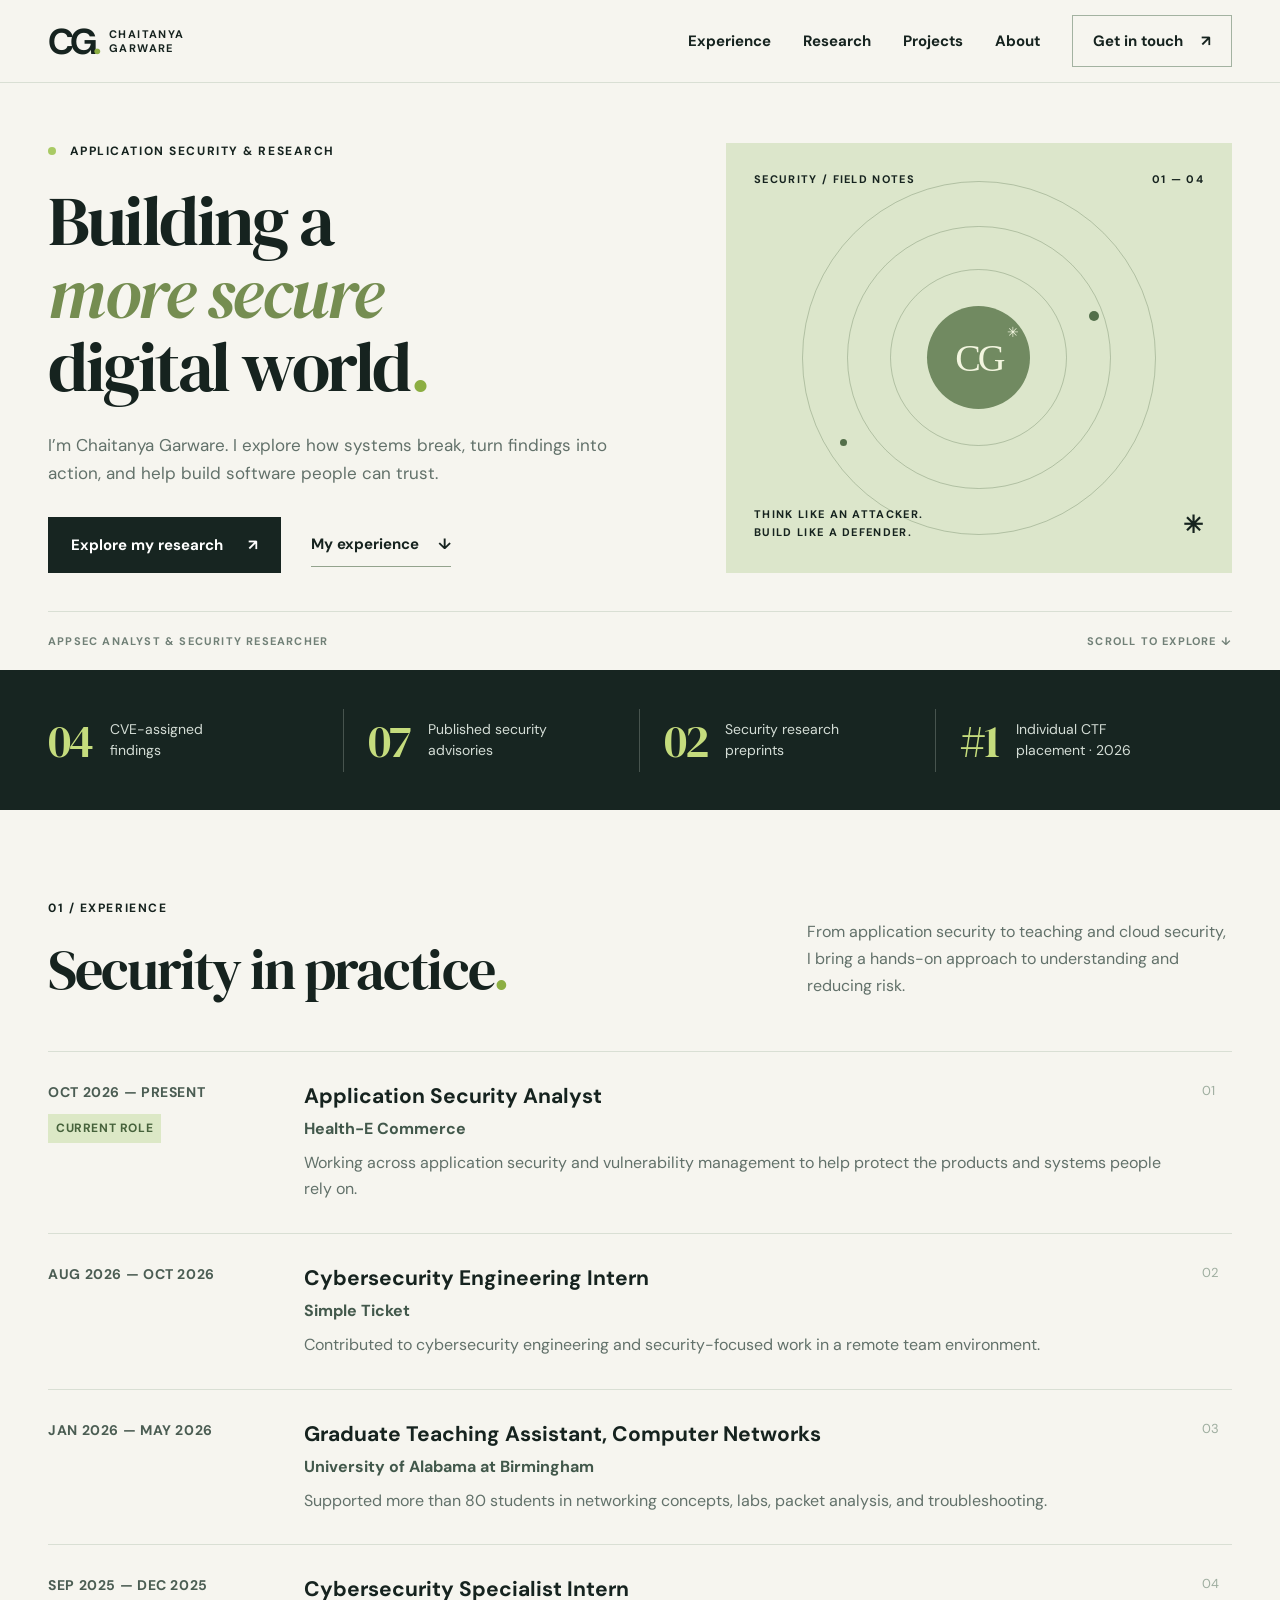
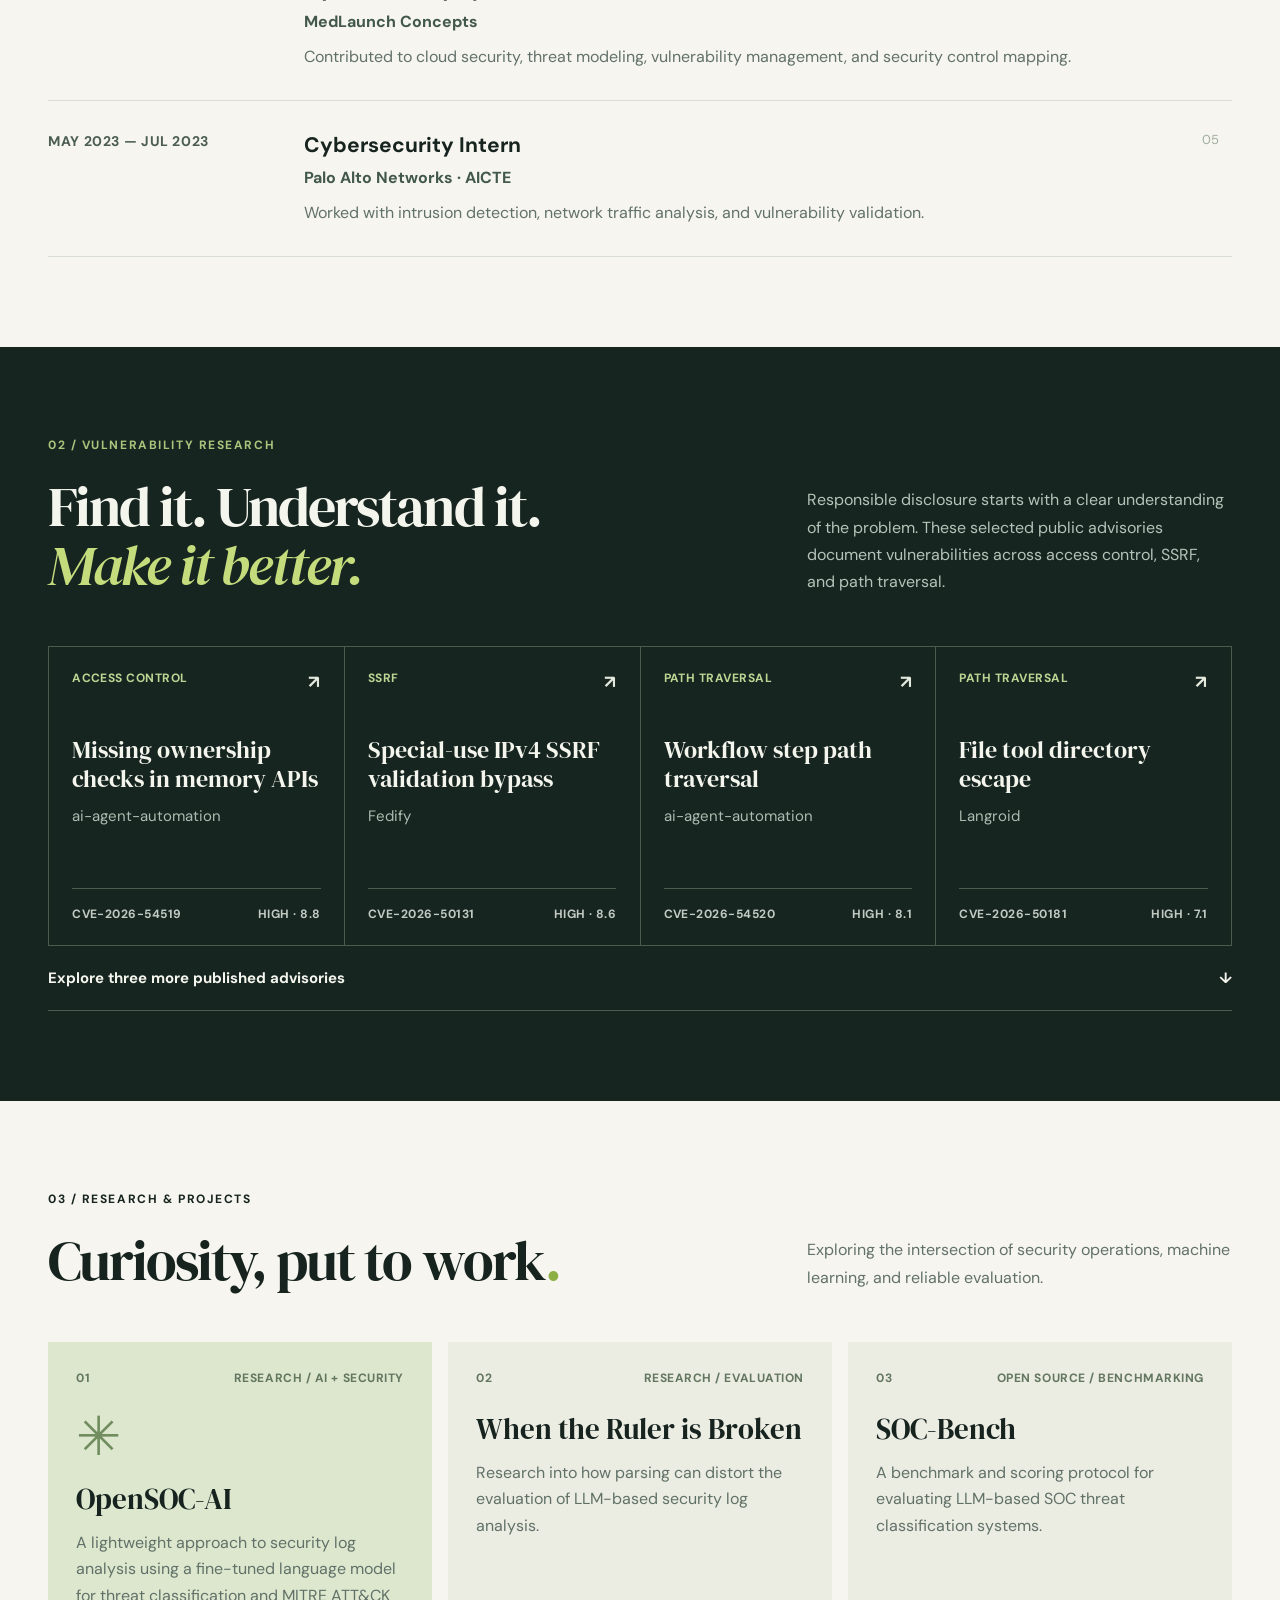
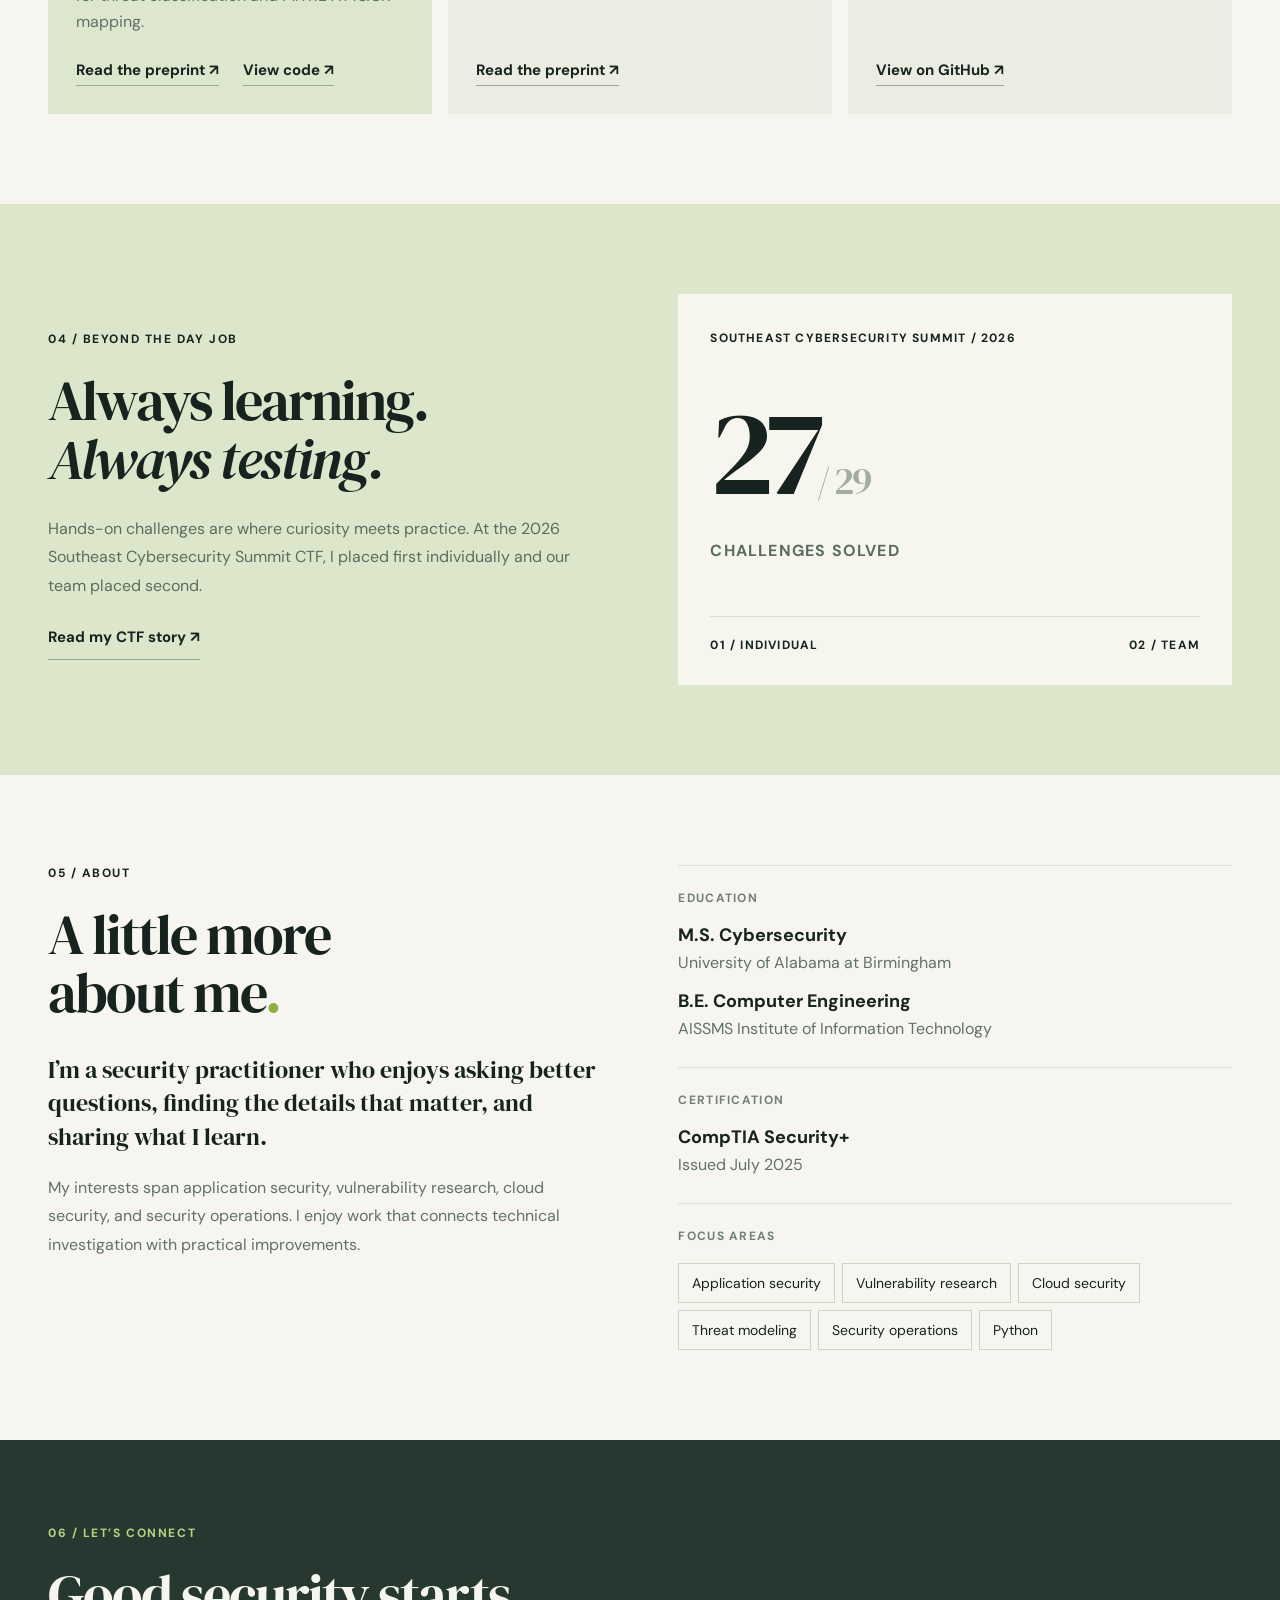
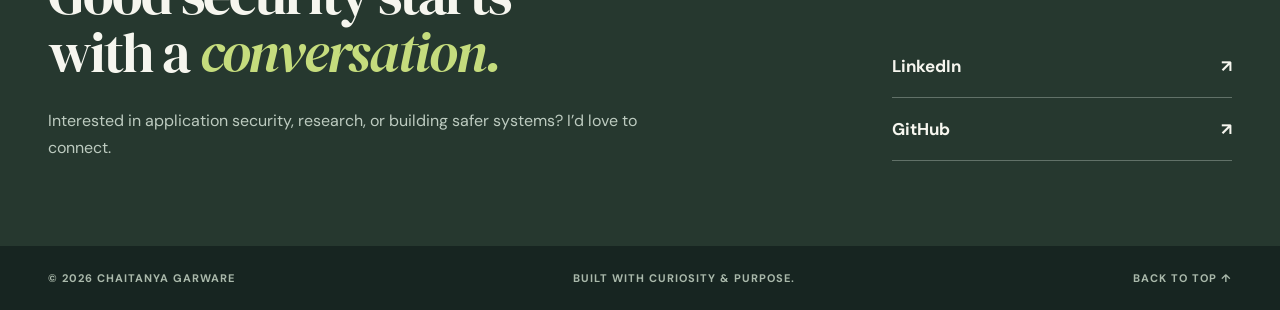
==== commit 1a7942de: "Update" ====
--- a/index.html
+++ b/index.html
@@ -12,7 +12,7 @@
 <main id="main">
 <section class="hero shell" id="home"><div class="hero-copy"><p class="eyebrow"><span class="status-dot"></span> APPLICATION SECURITY &amp; RESEARCH</p><h1>Building a<br><em>more secure</em><br>digital world<span class="period">.</span></h1><p class="hero-description">I’m Chaitanya Garware. I explore how systems break, turn findings into action, and help build software people can trust.</p><div class="actions"><a class="button button-dark" href="#research">Explore my research <span>↗</span></a><a class="text-link" href="#work">My experience <span>↓</span></a></div></div><aside class="hero-panel" aria-label="Areas of focus"><div class="panel-top"><span>SECURITY / FIELD NOTES</span><span>01 — 04</span></div><div class="orbit" aria-hidden="true"><div class="orbit-ring ring-one"></div><div class="orbit-ring ring-two"></div><div class="orbit-ring ring-three"></div><div class="orbit-center">CG<span>✳</span></div><span class="orbit-point point-one"></span><span class="orbit-point point-two"></span></div><div class="panel-bottom"><span>THINK LIKE AN ATTACKER.<br>BUILD LIKE A DEFENDER.</span><span>✳</span></div></aside><div class="hero-footer"><span>APPSEC ANALYST &amp; SECURITY RESEARCHER</span><span>SCROLL TO EXPLORE ↓</span></div></section>
 <section class="proof"><div class="shell proof-grid"><div><strong>04</strong><span>CVE-assigned<br>findings</span></div><div><strong>07</strong><span>Published security<br>advisories</span></div><div><strong>02</strong><span>Security research<br>preprints</span></div><div><strong>#1</strong><span>Individual CTF<br>placement · 2026</span></div></div></section>
-<section class="section shell" id="work"><div class="section-heading"><div><p class="eyebrow">01 / EXPERIENCE</p><h2>Security in practice<span class="period">.</span></h2></div><p>From application security to teaching and cloud security, I bring a hands-on approach to understanding and reducing risk.</p></div><div class="experience-list"><article class="experience"><div class="exp-meta"><span>2026 — PRESENT</span><span class="tag">CURRENT ROLE</span></div><div><h3>Application Security Analyst</h3><p class="company">Health-E Commerce</p><p>Working across application security and vulnerability management to help protect the products and systems people rely on.</p></div><span class="exp-number">01</span></article><article class="experience"><div class="exp-meta"><span>2026</span></div><div><h3>Cybersecurity Engineering Intern</h3><p class="company">Simple Ticket</p><p>Contributed to cybersecurity engineering and security-focused work in a remote team environment.</p></div><span class="exp-number">02</span></article><article class="experience"><div class="exp-meta"><span>2026</span></div><div><h3>Graduate Teaching Assistant, Computer Networks</h3><p class="company">University of Alabama at Birmingham</p><p>Supported more than 80 students in networking concepts, labs, packet analysis, and troubleshooting.</p></div><span class="exp-number">03</span></article><article class="experience"><div class="exp-meta"><span>2025</span></div><div><h3>Cybersecurity Specialist Intern</h3><p class="company">MedLaunch Concepts</p><p>Contributed to cloud security, threat modeling, vulnerability management, and security control mapping.</p></div><span class="exp-number">04</span></article><article class="experience"><div class="exp-meta"><span>2023</span></div><div><h3>Cybersecurity Intern</h3><p class="company">Palo Alto Networks · AICTE</p><p>Worked with intrusion detection, network traffic analysis, and vulnerability validation.</p></div><span class="exp-number">05</span></article></div></section>
+<section class="section shell" id="work"><div class="section-heading"><div><p class="eyebrow">01 / EXPERIENCE</p><h2>Security in practice<span class="period">.</span></h2></div><p>From application security to teaching and cloud security, I bring a hands-on approach to understanding and reducing risk.</p></div><div class="experience-list"><article class="experience"><div class="exp-meta"><span>OCT 2026 — PRESENT</span><span class="tag">CURRENT ROLE</span></div><div><h3>Application Security Analyst</h3><p class="company">Health-E Commerce</p><p>Working across application security and vulnerability management to help protect the products and systems people rely on.</p></div><span class="exp-number">01</span></article><article class="experience"><div class="exp-meta"><span>AUG 2026 — OCT 2026</span></div><div><h3>Cybersecurity Engineering Intern</h3><p class="company">Simple Ticket</p><p>Contributed to cybersecurity engineering and security-focused work in a remote team environment.</p></div><span class="exp-number">02</span></article><article class="experience"><div class="exp-meta"><span>JAN 2026 — MAY 2026</span></div><div><h3>Graduate Teaching Assistant, Computer Networks</h3><p class="company">University of Alabama at Birmingham</p><p>Supported more than 80 students in networking concepts, labs, packet analysis, and troubleshooting.</p></div><span class="exp-number">03</span></article><article class="experience"><div class="exp-meta"><span>SEP 2025 — DEC 2025</span></div><div><h3>Cybersecurity Specialist Intern</h3><p class="company">MedLaunch Concepts</p><p>Contributed to cloud security, threat modeling, vulnerability management, and security control mapping.</p></div><span class="exp-number">04</span></article><article class="experience"><div class="exp-meta"><span>MAY 2023 — JUL 2023</span></div><div><h3>Cybersecurity Intern</h3><p class="company">Palo Alto Networks · AICTE</p><p>Worked with intrusion detection, network traffic analysis, and vulnerability validation.</p></div><span class="exp-number">05</span></article></div></section>
 <section class="research-section" id="research"><div class="shell"><div class="section-heading light"><div><p class="eyebrow">02 / VULNERABILITY RESEARCH</p><h2>Find it. Understand it.<br><em>Make it better.</em></h2></div><p>Responsible disclosure starts with a clear understanding of the problem. These selected public advisories document vulnerabilities across access control, SSRF, and path traversal.</p></div><div class="advisory-grid"><a class="advisory" href="https://github.com/vmDeshpande/ai-agent-automation/security/advisories/GHSA-qv97-83w4-ff86" target="_blank" rel="noopener noreferrer"><div class="advisory-top"><span>ACCESS CONTROL</span><span>↗</span></div><h3>Missing ownership checks in memory APIs</h3><p>ai-agent-automation</p><div class="advisory-foot"><span>CVE-2026-54519</span><span>HIGH · 8.8</span></div></a><a class="advisory" href="https://github.com/fedify-dev/fedify/security/advisories/GHSA-xw9q-2mv6-9fr8" target="_blank" rel="noopener noreferrer"><div class="advisory-top"><span>SSRF</span><span>↗</span></div><h3>Special-use IPv4 SSRF validation bypass</h3><p>Fedify</p><div class="advisory-foot"><span>CVE-2026-50131</span><span>HIGH · 8.6</span></div></a><a class="advisory" href="https://github.com/vmDeshpande/ai-agent-automation/security/advisories/GHSA-cm8g-8jfq-887p" target="_blank" rel="noopener noreferrer"><div class="advisory-top"><span>PATH TRAVERSAL</span><span>↗</span></div><h3>Workflow step path traversal</h3><p>ai-agent-automation</p><div class="advisory-foot"><span>CVE-2026-54520</span><span>HIGH · 8.1</span></div></a><a class="advisory" href="https://github.com/langroid/langroid/security/advisories/GHSA-fg23-3346-88f5" target="_blank" rel="noopener noreferrer"><div class="advisory-top"><span>PATH TRAVERSAL</span><span>↗</span></div><h3>File tool directory escape</h3><p>Langroid</p><div class="advisory-foot"><span>CVE-2026-50181</span><span>HIGH · 7.1</span></div></a></div><details class="more-advisories"><summary>Explore three more published advisories <span>↓</span></summary><div class="more-links"><a href="https://github.com/verbb/formie/security/advisories/GHSA-cvpc-hccg-wmw4">Formie · Unauthorized configuration modification ↗</a><a href="https://github.com/eidetic-labs/stigmem/security/advisories/GHSA-5p3m-vhh6-9236">Stigmem · Blind SSRF ↗</a><a href="https://github.com/plabayo/rama/security/advisories/GHSA-cwv4-h3j5-w3cf">Rama · Stored XSS ↗</a></div></details></div></section>
 <section class="section shell" id="projects"><div class="section-heading"><div><p class="eyebrow">03 / RESEARCH &amp; PROJECTS</p><h2>Curiosity, put to work<span class="period">.</span></h2></div><p>Exploring the intersection of security operations, machine learning, and reliable evaluation.</p></div><div class="projects-grid"><article class="project project-feature"><div class="project-index">01 <span>RESEARCH / AI + SECURITY</span></div><div class="project-icon">✳</div><h3>OpenSOC-AI</h3><p>A lightweight approach to security log analysis using a fine-tuned language model for threat classification and MITRE ATT&amp;CK mapping.</p><div class="project-links"><a href="https://arxiv.org/abs/2604.26217" target="_blank" rel="noopener noreferrer">Read the preprint ↗</a><a href="https://github.com/chaitanyagarware/opensoc-ai" target="_blank" rel="noopener noreferrer">View code ↗</a></div></article><article class="project"><div class="project-index">02 <span>RESEARCH / EVALUATION</span></div><h3>When the Ruler is Broken</h3><p>Research into how parsing can distort the evaluation of LLM-based security log analysis.</p><div class="project-links"><a href="https://arxiv.org/abs/2605.07293" target="_blank" rel="noopener noreferrer">Read the preprint ↗</a></div></article><article class="project"><div class="project-index">03 <span>OPEN SOURCE / BENCHMARKING</span></div><h3>SOC-Bench</h3><p>A benchmark and scoring protocol for evaluating LLM-based SOC threat classification systems.</p><div class="project-links"><a href="https://github.com/chaitanyagarware/soc-bench" target="_blank" rel="noopener noreferrer">View on GitHub ↗</a></div></article></div></section>
 <section class="achievement"><div class="shell achievement-grid"><div><p class="eyebrow">04 / BEYOND THE DAY JOB</p><h2>Always learning.<br><em>Always testing.</em></h2><p>Hands-on challenges are where curiosity meets practice. At the 2026 Southeast Cybersecurity Summit CTF, I placed first individually and our team placed second.</p><a class="text-link" href="https://chaitanyagarware.medium.com/how-i-conquered-27-ctf-challenges-at-a-professional-cybersecurity-conference-and-clapped-for-every-0a1dd38ebbbc" target="_blank" rel="noopener noreferrer">Read my CTF story ↗</a></div><div class="ctf-block"><span class="ctf-label">SOUTHEAST CYBERSECURITY SUMMIT / 2026</span><div class="ctf-big">27<span>/ 29</span></div><p>CHALLENGES SOLVED</p><div class="ctf-bottom"><span>01 / INDIVIDUAL</span><span>02 / TEAM</span></div></div></div></section>
--- a/style.css
+++ b/style.css
@@ -1,2 +1,90 @@
 @import url('https://fonts.googleapis.com/css2?family=DM+Sans:wght@400;500;600;700&family=DM+Serif+Display:ital@0;1&display=swap');
 :root{--ink:#16231f;--muted:#62716a;--cream:#f6f5ef;--green:#c5dc7d;--line:#d9dfd4;--dark:#172521}*{box-sizing:border-box}html{scroll-behavior:smooth}body{margin:0;background:var(--cream);color:var(--ink);font-family:'DM Sans',Arial,sans-serif;-webkit-font-smoothing:antialiased}a{color:inherit;text-decoration:none}button{font:inherit}.shell{width:min(1180px,calc(100% - 64px));margin:auto}.skip{position:absolute;left:1rem;top:-100px;background:white;padding:1rem;z-index:99}.skip:focus{top:1rem}.header{border-bottom:1px solid var(--line);background:var(--cream)}.nav{height:94px;display:flex;align-items:center;justify-content:space-between}.brand{display:flex;align-items:center;gap:11px}.brand-mark{font-size:36px;font-weight:700;letter-spacing:-4px}.brand-mark span,.period{color:#8cae42}.brand-name{font-size:9px;line-height:1.25;font-weight:700;letter-spacing:1.4px}.nav nav{display:flex;align-items:center;gap:34px;font-size:12px;font-weight:700}.nav nav>a:not(.nav-contact):hover,.text-link:hover{color:#779137}.nav-contact{border:1px solid #a3b2a1;padding:13px 17px}.nav-contact span{margin-left:14px}.menu-toggle{display:none}.hero{min-height:660px;padding-top:87px;display:grid;grid-template-columns:1fr 420px;column-gap:70px}.eyebrow{font-size:10px;font-weight:700;letter-spacing:2px;margin:0 0 25px}.status-dot{display:inline-block;width:8px;height:8px;background:#a9ca64;border-radius:50%;margin-right:9px}.hero h1,.section h2,.research-section h2,.achievement h2,.contact h2{font-family:'DM Serif Display',Georgia,serif;letter-spacing:-2.8px;font-weight:400;line-height:1.04;margin:0}.hero h1{font-size:clamp(60px,6.8vw,88px)}em{font-weight:400}.hero h1 em{color:#758d51}.hero-description{font-size:16px;line-height:1.75;color:#62716a;max-width:465px;margin:27px 0 30px}.actions{display:flex;align-items:center;gap:30px;flex-wrap:wrap}.button{display:inline-flex;gap:25px;align-items:center;padding:17px 21px;font-size:12px;font-weight:700}.button-dark{background:var(--dark);color:white}.button-dark:hover{background:#3a5544}.text-link{font-size:12px;font-weight:700;border-bottom:1px solid #93a38d;padding:12px 0}.text-link span{margin-left:15px}.hero-panel{background:#dce6cb;min-height:425px;max-height:450px;position:relative;overflow:hidden;padding:25px;display:flex;flex-direction:column;justify-content:space-between}.panel-top,.panel-bottom{display:flex;justify-content:space-between;align-items:flex-start;font-size:9px;letter-spacing:1.5px;font-weight:700;line-height:1.6;z-index:1}.panel-bottom>span:last-child{font-size:24px}.orbit{position:absolute;inset:0;display:grid;place-items:center}.orbit-ring{position:absolute;border:1px solid rgba(61,91,54,.27);border-radius:50%}.ring-one{width:170px;height:170px}.ring-two{width:245px;height:245px}.ring-three{width:320px;height:320px}.orbit-center{width:103px;height:103px;border-radius:50%;background:#718a61;display:grid;place-items:center;color:#f2f5df;font-family:Georgia,serif;font-size:36px;letter-spacing:-3px}.orbit-center span{font:14px Arial;position:absolute;transform:translate(33px,-26px)}.orbit-point{width:10px;height:10px;background:#536f4a;position:absolute;border-radius:50%}.point-one{transform:translate(115px,-42px)}.point-two{transform:translate(-135px,85px);width:7px;height:7px}.hero-footer{grid-column:1/-1;align-self:end;display:flex;justify-content:space-between;border-top:1px solid var(--line);padding:20px 0;font-size:9px;font-weight:700;letter-spacing:1.2px;color:#718077}.proof{background:var(--dark);color:white}.proof-grid{display:grid;grid-template-columns:repeat(4,1fr);padding:36px 0}.proof-grid>div{display:flex;gap:18px;align-items:center;padding:0 24px;border-right:1px solid #47544e}.proof-grid>div:first-child{padding-left:0}.proof-grid>div:last-child{border:0}.proof strong{font-family:'DM Serif Display',Georgia,serif;font-size:43px;color:var(--green);font-weight:400;letter-spacing:-2px}.proof span{font-size:11px;line-height:1.5;color:#d4ddd6}.section{padding-top:120px;padding-bottom:120px}.section-heading{display:flex;align-items:end;justify-content:space-between;gap:60px;margin-bottom:55px}.section-heading h2,.about h2{font-size:clamp(43px,5vw,62px)}.section-heading>p{color:var(--muted);line-height:1.7;font-size:14px;max-width:375px;margin:0}.experience{display:grid;grid-template-columns:210px 1fr 30px;gap:28px;border-top:1px solid var(--line);padding:30px 0}.experience:last-child{border-bottom:1px solid var(--line)}.exp-meta{font-size:10px;letter-spacing:1.2px;font-weight:700;color:#738078;display:flex;flex-direction:column;gap:12px}.tag{background:#dce8c6;color:#46623b;padding:6px 8px;width:max-content;font-size:9px}.experience h3,.about-details h3{font-size:19px;margin:0 0 6px}.experience p{color:var(--muted);font-size:13px;line-height:1.7;margin:8px 0 0;max-width:600px}.experience .company{color:#42584b;font-weight:700;margin:0}.exp-number{color:#9faea0;font-size:11px}.research-section{background:var(--dark);color:#f4f5ed;padding:115px 0}.research-section h2{font-size:clamp(43px,5vw,64px)}.research-section h2 em{color:var(--green)}.light>p{color:#b6c3b9}.light .eyebrow{color:#a9c57c}.advisory-grid{display:grid;grid-template-columns:repeat(4,1fr);border-left:1px solid #4c5a50}.advisory{border:1px solid #4c5a50;border-left:0;padding:22px;min-height:260px;display:flex;flex-direction:column;transition:background .2s}.advisory:hover{background:#283d31}.advisory-top,.advisory-foot{display:flex;justify-content:space-between;gap:10px;font-size:9px;letter-spacing:1px;font-weight:700;color:#bdd694}.advisory-top span:last-child{font-size:18px;color:#e5eadf}.advisory h3{font-family:'DM Serif Display',Georgia,serif;font-size:24px;line-height:1.2;font-weight:400;margin:42px 0 12px}.advisory p{color:#adbbb0;font-size:12px;margin:0}.advisory-foot{border-top:1px solid #4c5a50;padding-top:17px;margin-top:auto;color:#c2cbc3;letter-spacing:.3px}.more-advisories{border-bottom:1px solid #4c5a50;padding:22px 0;font-size:12px}.more-advisories summary{cursor:pointer;font-weight:700;list-style:none;display:flex;justify-content:space-between}.more-advisories summary::-webkit-details-marker{display:none}.more-links{display:grid;gap:14px;padding:25px 0 5px;color:#c7d8bd}.more-links a:hover{text-decoration:underline}.projects-grid{display:grid;grid-template-columns:1fr 1fr;gap:16px}.project{background:#ebece2;min-height:240px;padding:30px;display:flex;flex-direction:column}.project-feature{grid-row:span 2;background:#dce7ce;min-height:496px}.project-index{font-size:10px;font-weight:700;letter-spacing:1px;display:flex;justify-content:space-between;color:#63765f}.project-icon{font-size:100px;line-height:1;margin:50px 0;color:#718d5f}.project h3{font-family:'DM Serif Display',Georgia,serif;font-weight:400;font-size:30px;line-height:1.1;margin:30px 0 12px}.project-feature h3{font-size:40px;margin:0 0 13px}.project p{font-size:13px;line-height:1.7;color:#617168;max-width:400px;margin:0 0 25px}.project-links{display:flex;gap:25px;flex-wrap:wrap;margin-top:auto}.project-links a{font-weight:700;font-size:11px;border-bottom:1px solid #9aaa96;padding-bottom:5px}.achievement{background:#dce6cb;padding:110px 0}.achievement-grid{display:grid;grid-template-columns:1fr 1fr;gap:100px;align-items:center}.achievement h2{font-size:clamp(42px,5vw,62px)}.achievement-grid>div>p:not(.eyebrow){line-height:1.8;color:#5b6d5e;font-size:14px;max-width:460px;margin:25px 0}.ctf-block{background:#f6f6ee;padding:30px}.ctf-label,.ctf-block p,.ctf-bottom{font-size:9px;letter-spacing:1.2px;font-weight:700}.ctf-big{font-family:'DM Serif Display',Georgia,serif;font-size:120px;letter-spacing:-8px;line-height:1;margin-top:45px}.ctf-big span{font-size:38px;color:#a1ae9d;letter-spacing:-2px}.ctf-block p{color:#718070}.ctf-bottom{border-top:1px solid var(--line);display:flex;justify-content:space-between;padding-top:20px;margin-top:50px}.about{display:grid;grid-template-columns:1fr 1fr;gap:100px}.about-lead{font-family:'DM Serif Display',Georgia,serif;font-size:25px;line-height:1.4;max-width:465px;margin:30px 0 20px}.about>div>p:last-child{font-size:14px;line-height:1.8;color:var(--muted);max-width:465px}.about-details{display:grid;gap:28px}.about-details>div{border-top:1px solid var(--line);padding-top:20px}.about-details>div>span{font-size:10px;letter-spacing:1.3px;color:#738078;font-weight:700}.about-details h3{font-size:15px;margin:16px 0 5px}.about-details p{font-size:12px;color:var(--muted);margin:0}.skills{display:flex;flex-wrap:wrap;gap:7px;margin-top:18px}.skills span{border:1px solid #ccd5c8;padding:9px 12px;font-size:11px}.contact{background:#26382f;color:#f6f6ef;padding:100px 0}.contact-inner{display:grid;grid-template-columns:1fr 280px;align-items:end;gap:50px}.contact .eyebrow{color:#b7d383}.contact h2{font-size:clamp(42px,5vw,62px)}.contact h2 em{color:var(--green)}.contact p:not(.eyebrow){font-size:14px;color:#bdcbc0;line-height:1.7;max-width:450px;margin:24px 0 0}.contact-links{display:grid}.contact-links a{border-bottom:1px solid #617168;padding:20px 0;display:flex;justify-content:space-between;font-size:14px;font-weight:700}.contact-links a:hover{color:var(--green)}footer{background:#172521;color:#aab9ab}.footer-inner{display:flex;justify-content:space-between;padding:25px 0;font-size:9px;letter-spacing:1px;font-weight:700}a:focus-visible,button:focus-visible,summary:focus-visible{outline:3px solid #9cc56f;outline-offset:4px}@media(max-width:900px){.shell{width:min(100% - 44px,1180px)}.hero{grid-template-columns:1fr 330px;gap:35px}.hero-panel{min-height:370px}.ring-three{width:285px;height:285px}.advisory-grid{grid-template-columns:1fr 1fr}.advisory:nth-child(n+3){border-top:0}.achievement-grid,.about{gap:45px}.nav nav{gap:18px}}@media(max-width:680px){.nav{height:76px}.menu-toggle{display:block;background:none;border:0;font-size:12px;font-weight:700;padding:10px}.menu-toggle span{margin-left:6px}.nav nav{display:none;position:absolute;z-index:10;top:75px;left:0;right:0;background:var(--cream);padding:18px 22px 25px;box-shadow:0 10px 12px #0001;align-items:stretch;gap:0}.nav nav.open{display:flex;flex-direction:column}.nav nav a{padding:14px 0}.nav nav .nav-contact{padding:13px;margin-top:8px;text-align:center}.hero{padding-top:65px;grid-template-columns:1fr;gap:42px}.hero h1{font-size:clamp(55px,13vw,75px)}.hero-panel{min-height:340px}.hero-footer{grid-column:auto;gap:20px}.hero-footer span{font-size:8px}.proof-grid{grid-template-columns:1fr 1fr;gap:25px}.proof-grid>div{padding:0;border:0}.proof strong{font-size:38px}.section{padding-top:80px;padding-bottom:80px}.section-heading{display:block;margin-bottom:35px}.section-heading>p{margin-top:20px}.experience{grid-template-columns:1fr 25px;gap:12px}.exp-meta{grid-column:1/-1;flex-direction:row;align-items:center}.experience h3{font-size:17px}.research-section{padding:80px 0}.advisory-grid{grid-template-columns:1fr}.advisory{min-height:220px}.advisory:nth-child(n+2){border-top:0}.advisory h3{margin-top:30px}.projects-grid{grid-template-columns:1fr}.project-feature{grid-row:auto;min-height:400px}.project-icon{margin:35px 0}.achievement{padding:80px 0}.achievement-grid,.about,.contact-inner{grid-template-columns:1fr;gap:45px}.ctf-big{font-size:100px}.contact{padding:80px 0}.footer-inner{gap:18px;flex-wrap:wrap}.footer-inner span:nth-child(2){display:none}}@media(prefers-reduced-motion:reduce){html{scroll-behavior:auto}*{transition:none!important}}
+
+/* Responsive sizing and typography: generous on wide screens, readable everywhere. */
+.shell{width:min(92%,1680px)}
+.nav{height:clamp(82px,6vw,104px)}
+.brand-mark{font-size:clamp(36px,2.5vw,44px)}
+.brand-name{font-size:11px;line-height:1.3}
+.nav nav{font-size:15px;gap:clamp(24px,2.5vw,48px)}
+.nav-contact{padding:15px 20px}
+.hero{grid-template-columns:minmax(0,1.15fr) minmax(380px,.85fr);column-gap:clamp(54px,6vw,120px);min-height:clamp(650px,46vw,820px);padding-top:clamp(65px,5.2vw,100px)}
+.hero h1{font-size:clamp(62px,6.3vw,110px);letter-spacing:-.035em}
+.eyebrow{font-size:clamp(12px,.8vw,14px);letter-spacing:.13em}
+.hero-description{font-size:clamp(17px,1.2vw,21px);max-width:56ch}
+.hero-panel{width:100%;min-height:clamp(425px,30vw,590px);max-height:none;padding:clamp(25px,2.2vw,40px)}
+.panel-top,.panel-bottom{font-size:clamp(11px,.75vw,13px);letter-spacing:.12em}
+.ring-one{width:35%;height:auto;aspect-ratio:1}.ring-two{width:52%;height:auto;aspect-ratio:1}.ring-three{width:70%;height:auto;aspect-ratio:1}
+.orbit-center{width:clamp(103px,8vw,145px);height:auto;aspect-ratio:1;font-size:clamp(36px,3vw,52px)}
+.hero-footer{font-size:clamp(11px,.75vw,13px);padding:22px 0}
+.button,.text-link{font-size:15px}.button{padding:18px 23px}
+.proof-grid{padding:clamp(36px,3vw,55px) 0}.proof strong{font-size:clamp(43px,3.6vw,62px)}.proof span{font-size:clamp(14px,.95vw,17px)}
+.section{padding-top:clamp(90px,7vw,140px);padding-bottom:clamp(90px,7vw,140px)}
+.section-heading{margin-bottom:clamp(45px,4vw,70px)}
+.section-heading h2,.about h2,.research-section h2,.achievement h2,.contact h2{font-size:clamp(46px,4.4vw,76px);letter-spacing:-.035em}
+.section-heading>p{font-size:clamp(16px,1.1vw,19px);max-width:43ch}
+.experience{grid-template-columns:clamp(165px,16vw,260px) minmax(0,1fr) 35px;padding:clamp(28px,2.2vw,40px) 0;gap:clamp(24px,3vw,54px)}
+.exp-meta,.exp-number{font-size:13px}.tag{font-size:11px}.experience h3{font-size:clamp(20px,1.35vw,25px)}
+.experience p{font-size:clamp(16px,1vw,18px);max-width:68ch}.experience .company{font-size:clamp(15px,.95vw,17px)}
+.research-section{padding:clamp(90px,7vw,140px) 0}.advisory{padding:clamp(22px,1.8vw,32px);min-height:300px}.advisory-top,.advisory-foot{font-size:12px;letter-spacing:.04em}.advisory h3{font-size:clamp(24px,1.8vw,32px)}.advisory p,.more-advisories{font-size:15px}
+.project{padding:clamp(30px,2.5vw,44px)}.project-index{font-size:12px}.project h3{font-size:clamp(30px,2.3vw,40px)}.project-feature h3{font-size:clamp(40px,3vw,52px)}.project p{font-size:clamp(16px,1vw,18px);max-width:55ch}.project-links a{font-size:15px}
+.achievement{padding:clamp(90px,7vw,140px) 0}.achievement-grid{gap:clamp(50px,6vw,110px)}.achievement-grid>div>p:not(.eyebrow){font-size:clamp(16px,1.1vw,19px);max-width:52ch}.ctf-label,.ctf-block p,.ctf-bottom{font-size:12px}.ctf-block{padding:clamp(30px,2.5vw,45px)}
+.about{gap:clamp(50px,6vw,120px)}.about-lead{font-size:clamp(24px,1.8vw,31px);max-width:52ch}.about>div>p:last-child{font-size:clamp(16px,1.05vw,19px);max-width:57ch}.about-details>div>span{font-size:12px}.about-details h3{font-size:18px}.about-details p{font-size:16px}.skills span{font-size:14px;padding:10px 13px}
+.contact{padding:clamp(85px,6vw,120px) 0}.contact-inner{grid-template-columns:minmax(0,1fr) minmax(230px,340px)}.contact p:not(.eyebrow){font-size:clamp(16px,1.05vw,19px);max-width:55ch}.contact-links a{font-size:17px}.footer-inner{font-size:11px}
+@media(max-width:1100px){.hero{grid-template-columns:minmax(0,1.1fr) minmax(320px,.9fr);column-gap:40px}.nav nav{gap:20px}.advisory-grid{grid-template-columns:repeat(2,1fr)}.advisory:nth-child(n+3){border-top:0}}
+@media(max-width:900px){.shell{width:calc(100% - 48px)}.hero{grid-template-columns:minmax(0,1fr) minmax(290px,.8fr);column-gap:28px}.hero h1{font-size:clamp(54px,7.4vw,74px)}.hero-panel{min-height:360px}.achievement-grid,.about{gap:45px}}
+@media(max-width:740px){.nav{height:78px}.menu-toggle{display:block;font-size:15px}.nav nav{display:none;position:absolute;z-index:10;top:77px;left:0;right:0;background:var(--cream);padding:18px 24px 25px;box-shadow:0 10px 12px #0001;align-items:stretch;gap:0}.nav nav.open{display:flex;flex-direction:column}.nav nav a{padding:15px 0}.nav nav .nav-contact{padding:14px;margin-top:8px;text-align:center}.hero{grid-template-columns:1fr;min-height:0;gap:38px;padding-top:60px}.hero h1{font-size:clamp(53px,11vw,76px)}.hero-panel{min-height:350px;max-height:460px;aspect-ratio:1.15}.hero-footer{grid-column:auto;gap:15px}.hero-footer span{font-size:11px}.section-heading{display:block}.section-heading>p{margin-top:20px}.section-heading h2,.about h2,.research-section h2,.achievement h2,.contact h2{font-size:clamp(42px,8vw,60px)}.experience{grid-template-columns:1fr 28px;gap:14px}.exp-meta{grid-column:1/-1;flex-direction:row;align-items:center}.achievement-grid,.about,.contact-inner{grid-template-columns:1fr;gap:42px}.contact-inner{gap:35px}}
+@media(max-width:680px){.shell{width:calc(100% - 40px)}.proof-grid{grid-template-columns:1fr 1fr;gap:25px}.proof-grid>div{padding:0;border:0}.proof span{font-size:14px}.proof strong{font-size:40px}.advisory-grid{grid-template-columns:1fr}.advisory:nth-child(n+2){border-top:0}.advisory{min-height:235px}.advisory h3{margin-top:30px}.projects-grid{grid-template-columns:1fr}.project-feature{grid-row:auto;min-height:420px}.project-icon{margin:35px 0}.footer-inner{gap:18px;flex-wrap:wrap}.footer-inner span:nth-child(2){display:none}}
+@media(max-width:380px){.hero h1{font-size:48px}.brand-name{font-size:10px}.hero-panel{min-height:300px}.hero-footer span{font-size:10px}.ctf-big{font-size:86px}.actions{gap:14px}.button{padding:16px}}
+
+/* Balanced width, typography, and content density */
+.shell{width:min(calc(100% - clamp(40px, 7.5vw, 160px)), 1480px)}
+.hero{grid-template-columns:minmax(0,1.04fr) minmax(360px,.84fr);column-gap:clamp(36px,4vw,72px);min-height:auto;padding-top:clamp(60px,4.5vw,82px)}
+.hero h1{font-size:clamp(60px,5.5vw,100px)}
+.hero-description{max-width:51ch;line-height:1.65}
+.hero-panel{min-height:clamp(405px,30vw,525px)}
+.hero-footer{margin-top:clamp(30px,3vw,48px)}
+.section-heading{display:grid;grid-template-columns:minmax(0,1.25fr) minmax(280px,.75fr);gap:clamp(28px,4vw,64px)}
+.section-heading>p{max-width:42ch}
+.experience{grid-template-columns:clamp(205px,17vw,255px) minmax(0,1fr) 30px;gap:clamp(24px,3vw,45px);padding:30px 0}
+.exp-meta{font-size:clamp(14px,1.02vw,16px);letter-spacing:.045em;line-height:1.45;color:#4b5d53}
+.tag{font-size:12px;letter-spacing:.05em}
+.exp-number{font-size:13px}
+.experience h3{font-size:clamp(21px,1.5vw,25px)}
+.experience p{font-size:clamp(16px,1.05vw,18px);max-width:78ch;line-height:1.65}
+.experience .company{font-size:16px}
+.projects-grid{grid-template-columns:repeat(3,minmax(0,1fr));gap:16px;align-items:stretch}
+.project,.project-feature{grid-row:auto;min-height:340px;padding:clamp(26px,2.2vw,38px)}
+.project-index{font-size:clamp(12px,.85vw,14px);gap:12px;letter-spacing:.045em}
+.project-index span{text-align:right}
+.project-icon{font-size:54px;line-height:1;margin:24px 0 12px}
+.project h3,.project-feature h3{font-size:clamp(29px,2.2vw,39px);margin:28px 0 14px}
+.project-feature h3{margin:8px 0 14px}
+.project p{font-size:clamp(16px,1.05vw,18px);max-width:none;line-height:1.65;margin-bottom:24px}
+.project-links{gap:16px 24px}.project-links a{font-size:15px}
+@media(max-width:1100px){
+ .hero{grid-template-columns:minmax(0,1fr) minmax(320px,.85fr);column-gap:32px}
+ .projects-grid{grid-template-columns:repeat(2,minmax(0,1fr))}
+ .project-feature{grid-column:span 2;min-height:280px}
+ .project,.project-feature{padding:28px}
+}
+@media(max-width:740px){
+ .shell{width:calc(100% - 40px)}
+ .hero{grid-template-columns:1fr;gap:30px;padding-top:52px}
+ .hero h1{font-size:clamp(50px,10.5vw,72px)}
+ .hero-panel{min-height:0;max-height:390px;aspect-ratio:1.14}
+ .hero-footer{margin-top:0}
+ .section-heading{display:block}
+ .section-heading>p{margin-top:18px}
+ .experience{grid-template-columns:minmax(0,1fr) 28px;gap:12px;padding:26px 0}
+ .exp-meta{grid-column:1/-1;display:flex;flex-wrap:wrap;gap:8px 12px;align-items:center;font-size:14px}
+ .experience h3{font-size:21px}
+ .experience p{font-size:16px}
+ .projects-grid{grid-template-columns:1fr}
+ .project-feature{grid-column:auto}
+ .project,.project-feature{min-height:0;padding:26px}
+ .project-icon{margin:24px 0 14px}
+ .project h3{margin-top:24px}
+ .project-links{margin-top:4px}
+}
+@media(max-width:380px){.hero h1{font-size:46px}.hero-panel{min-height:280px}.project-index{font-size:12px}}
